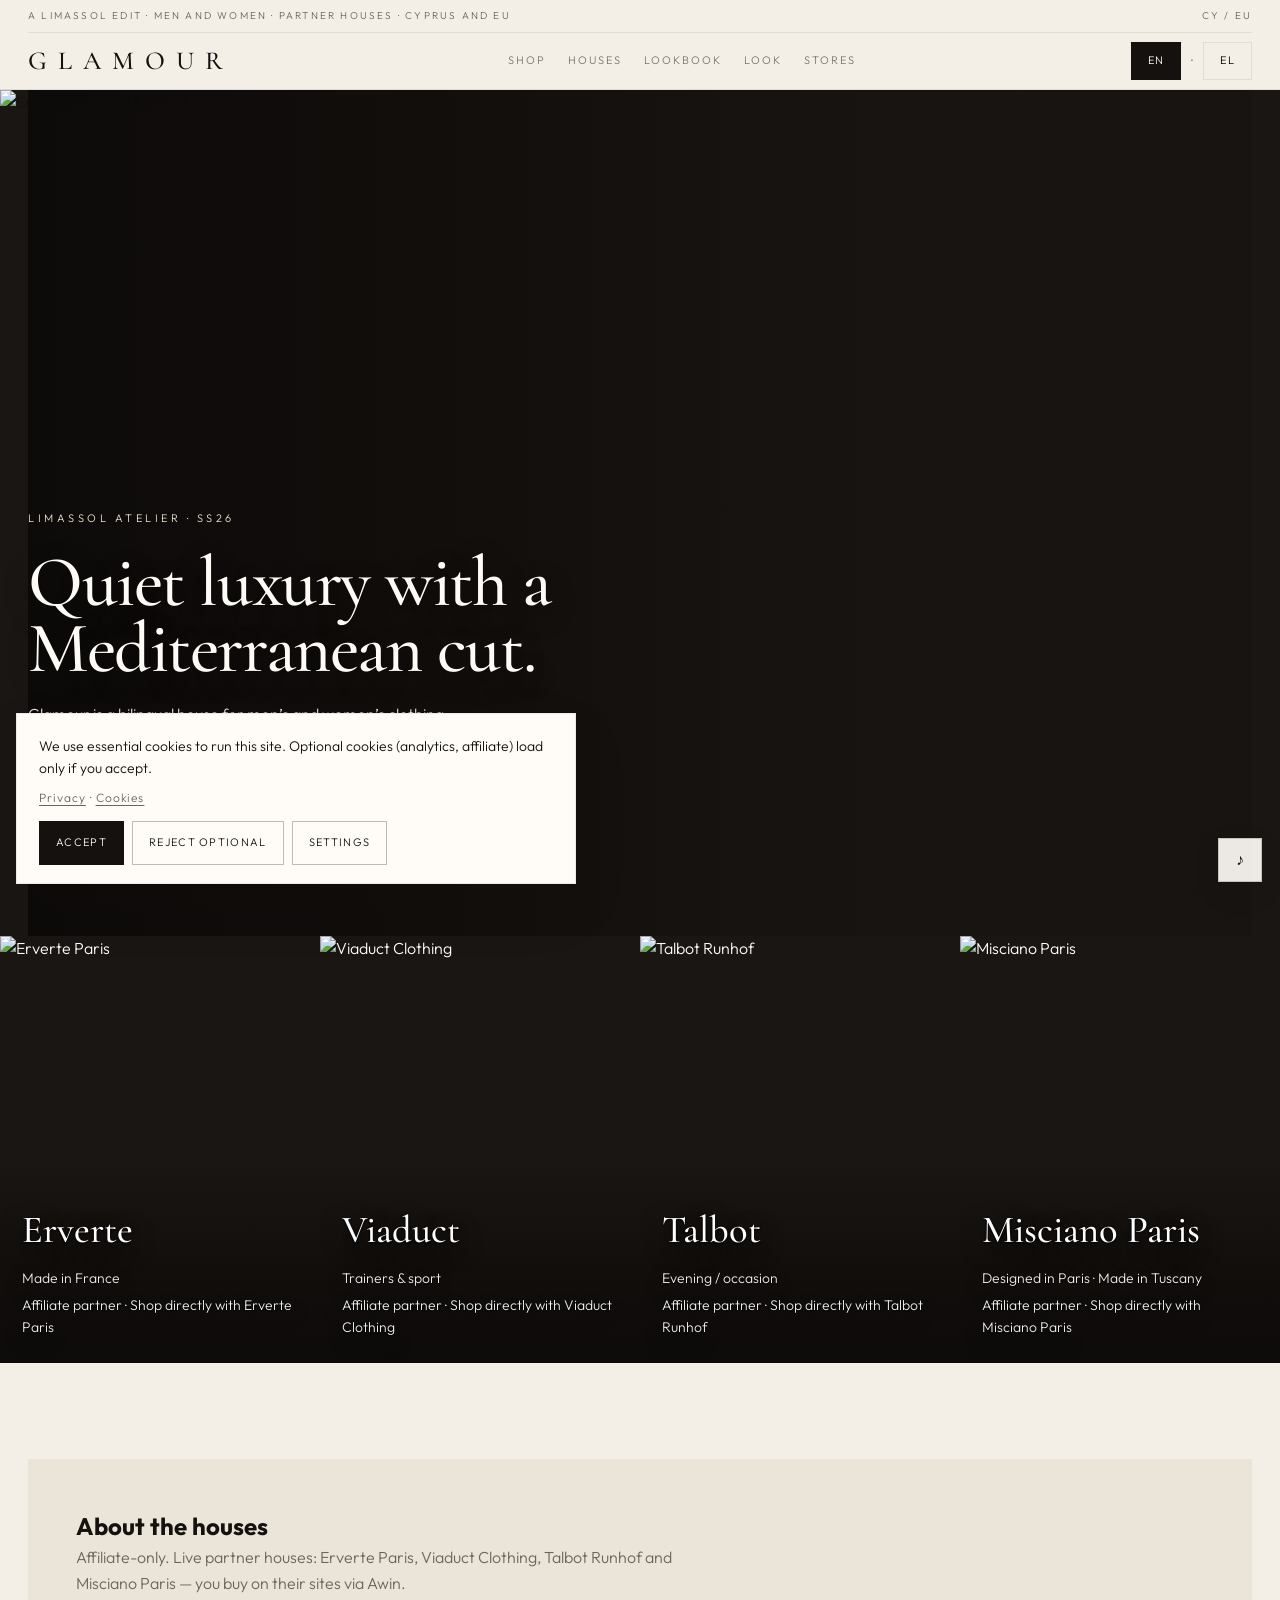
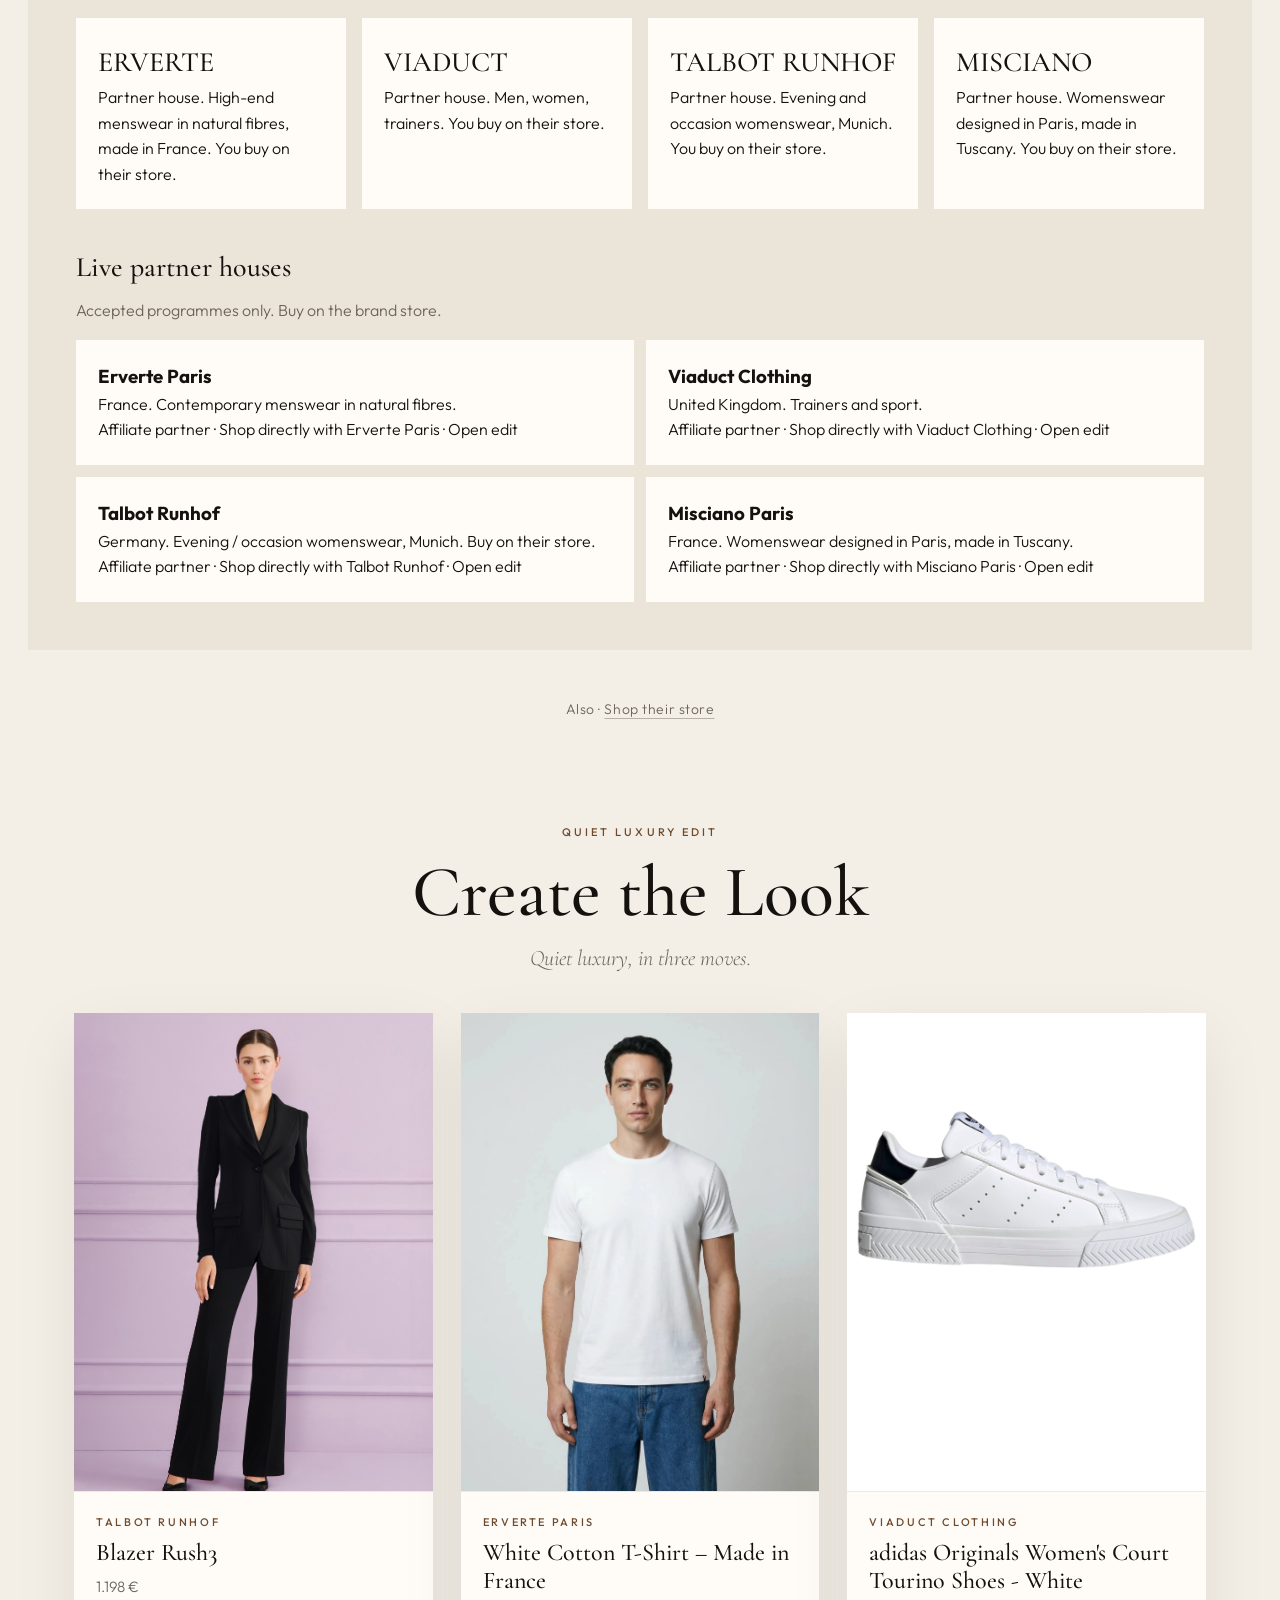
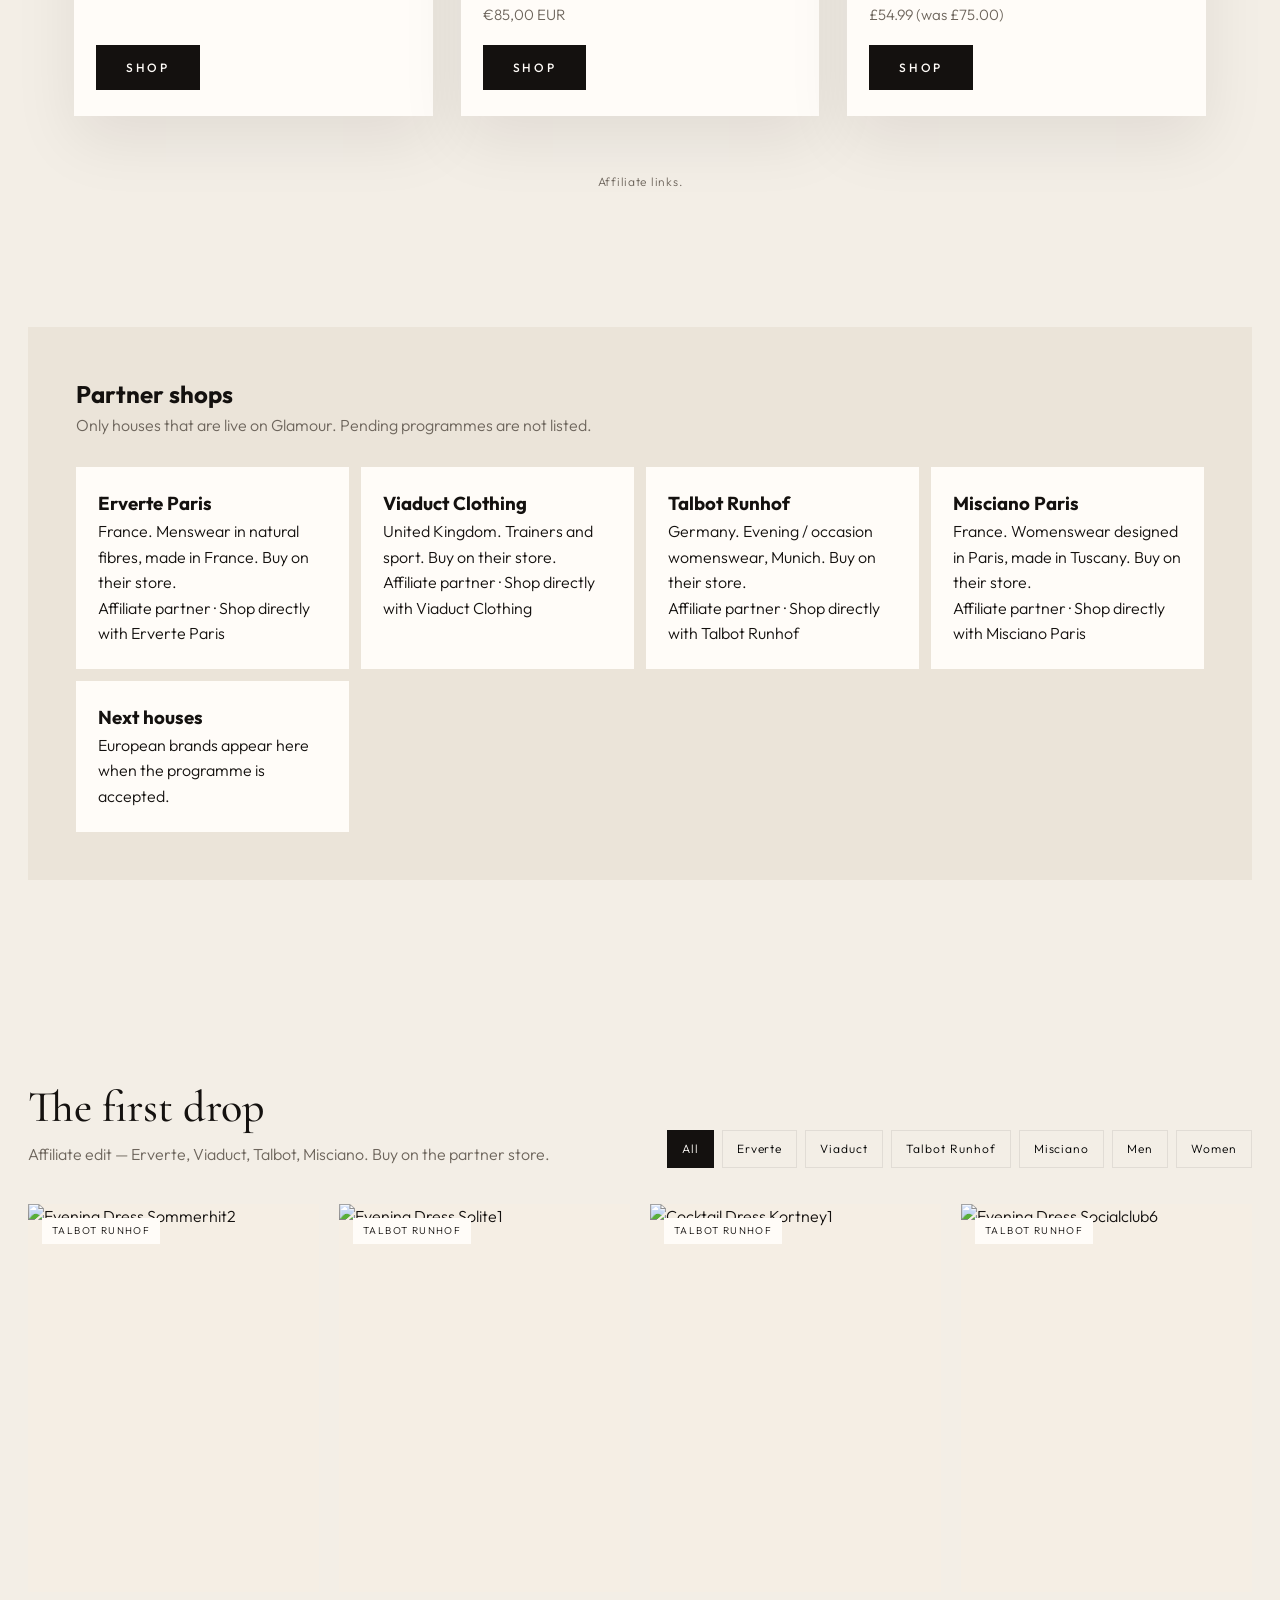
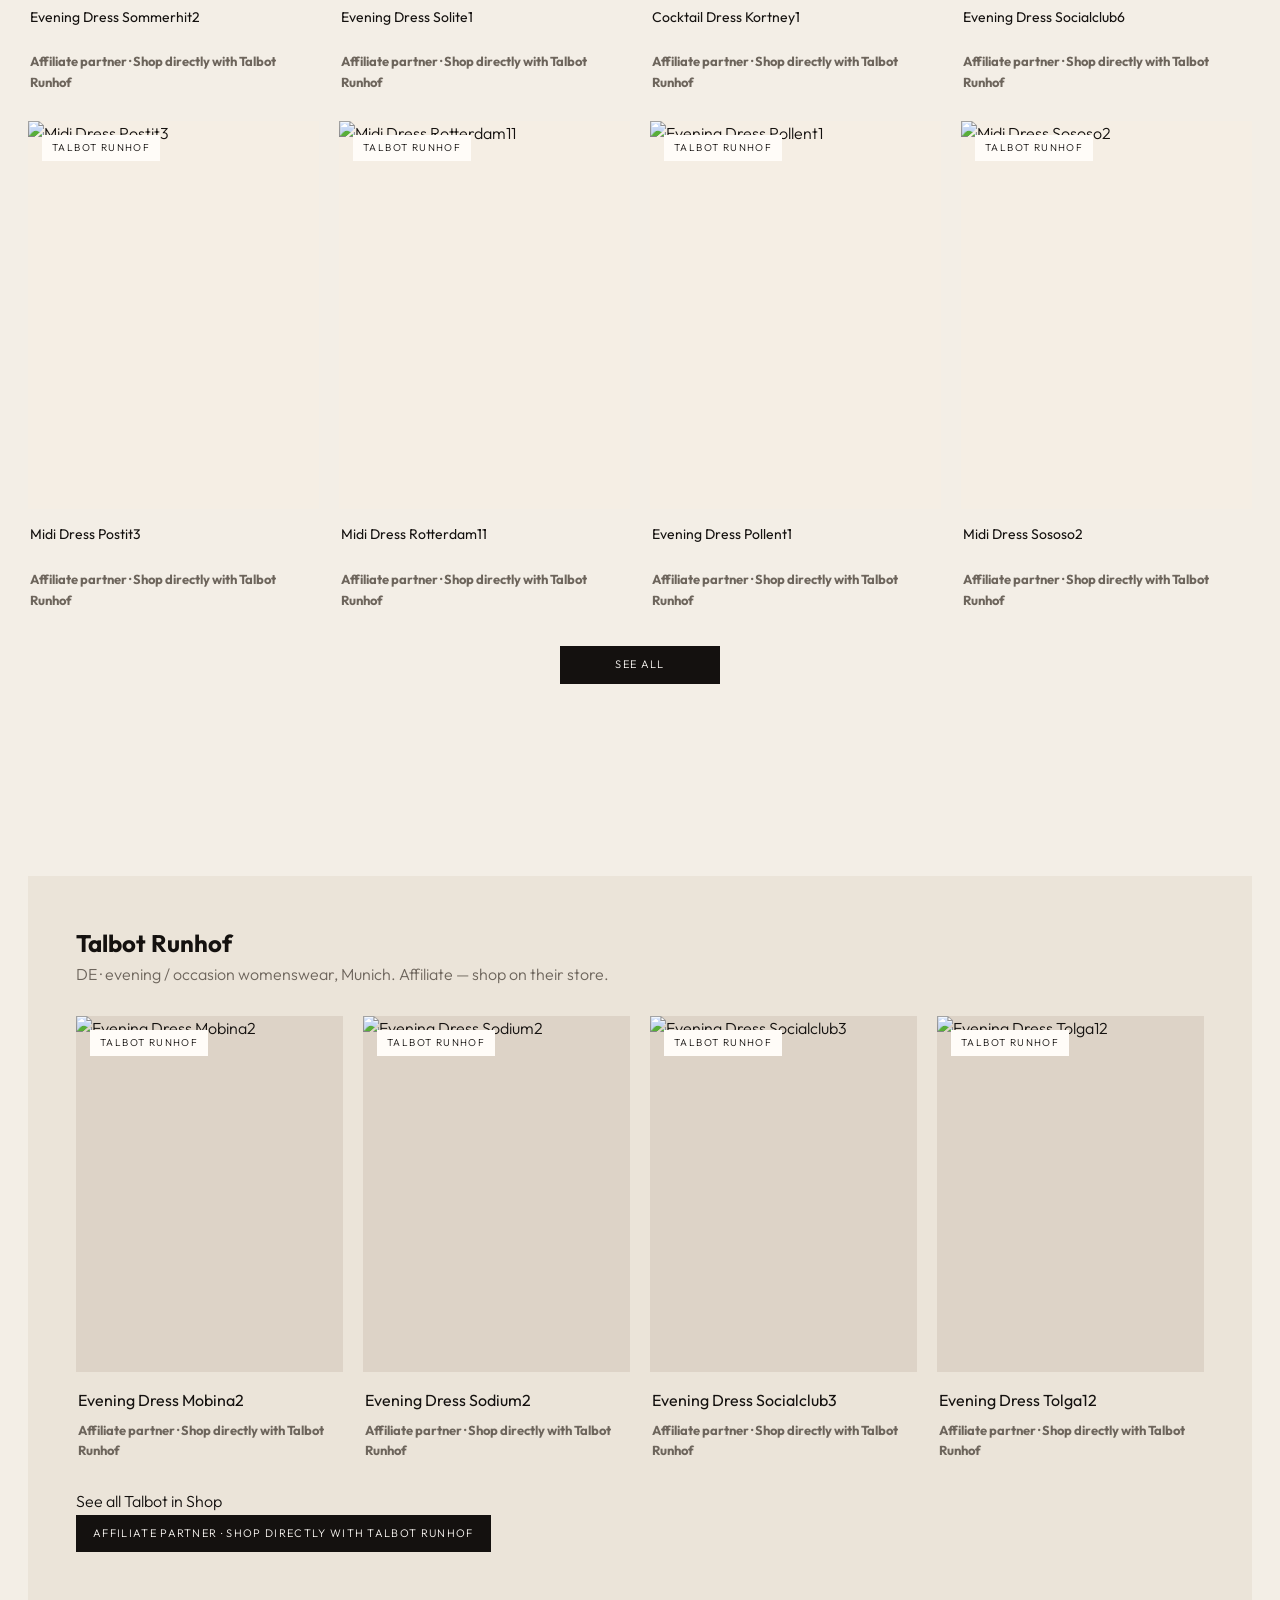
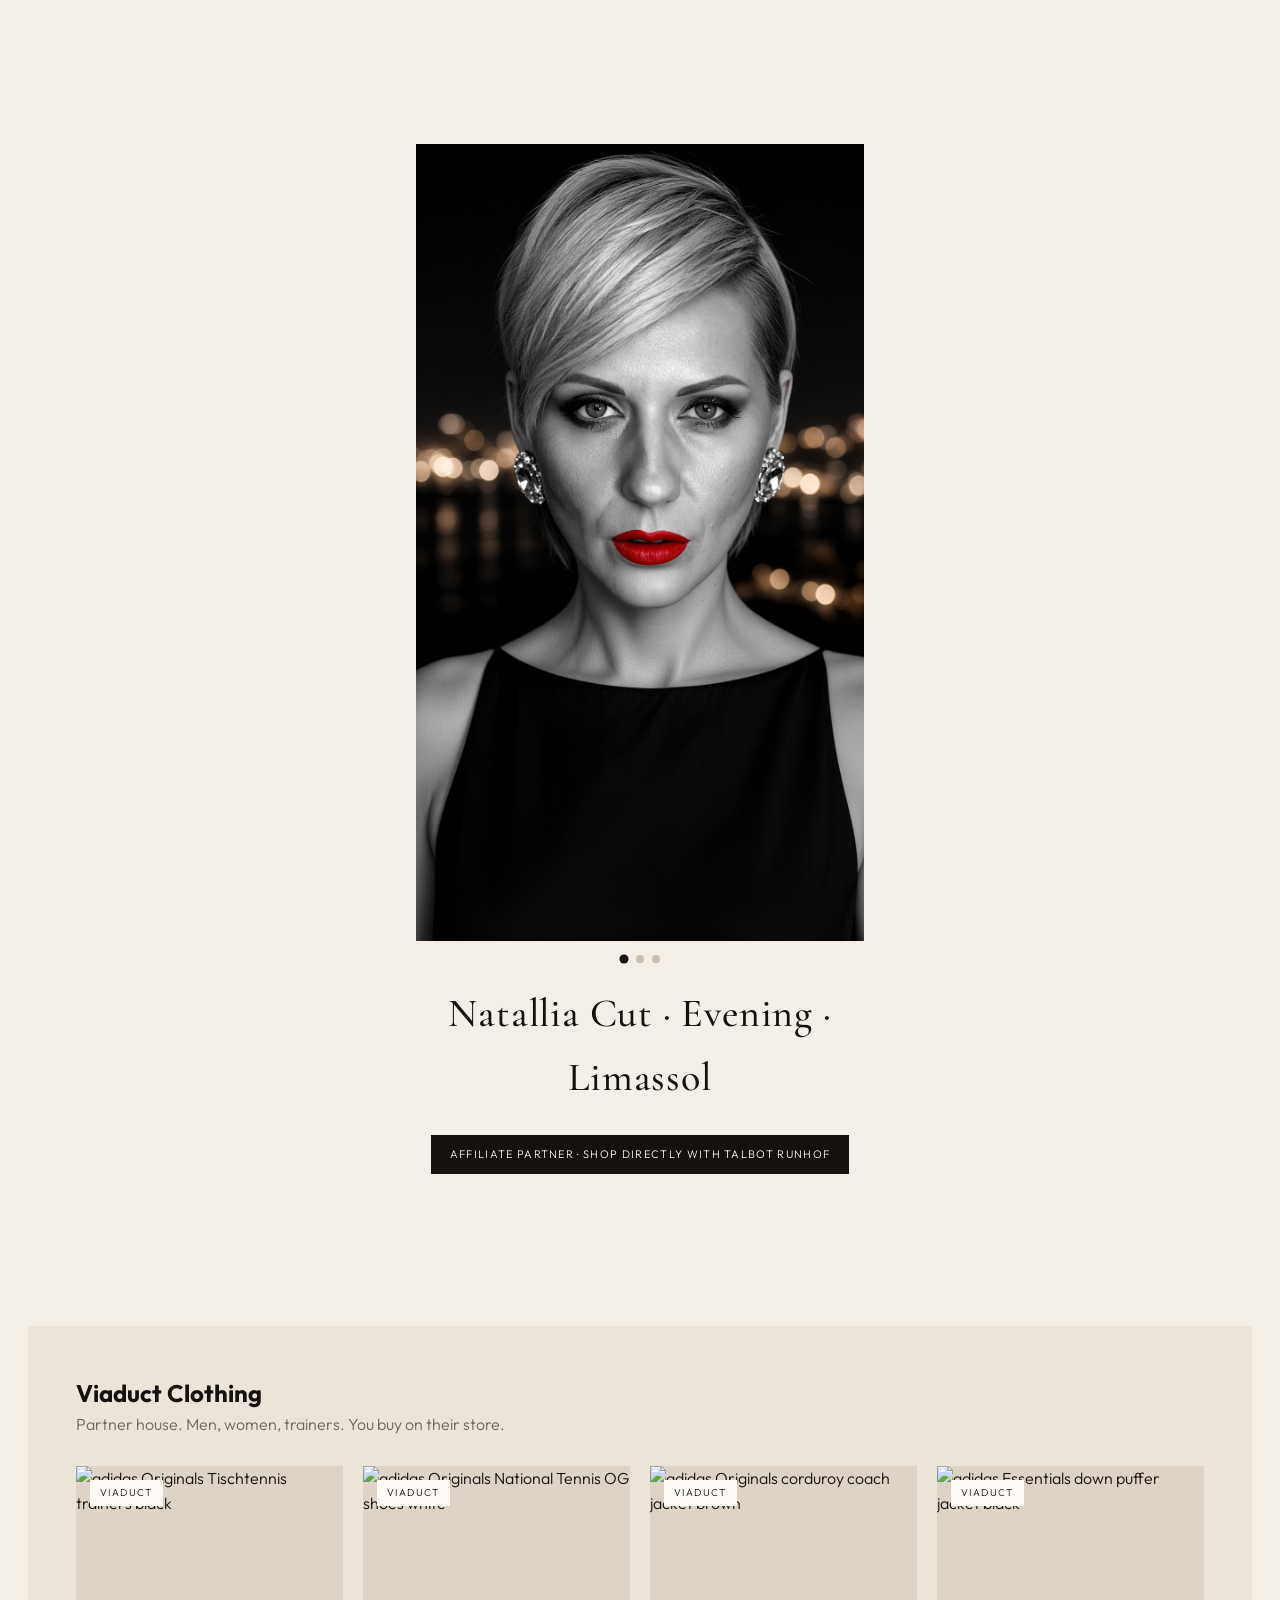
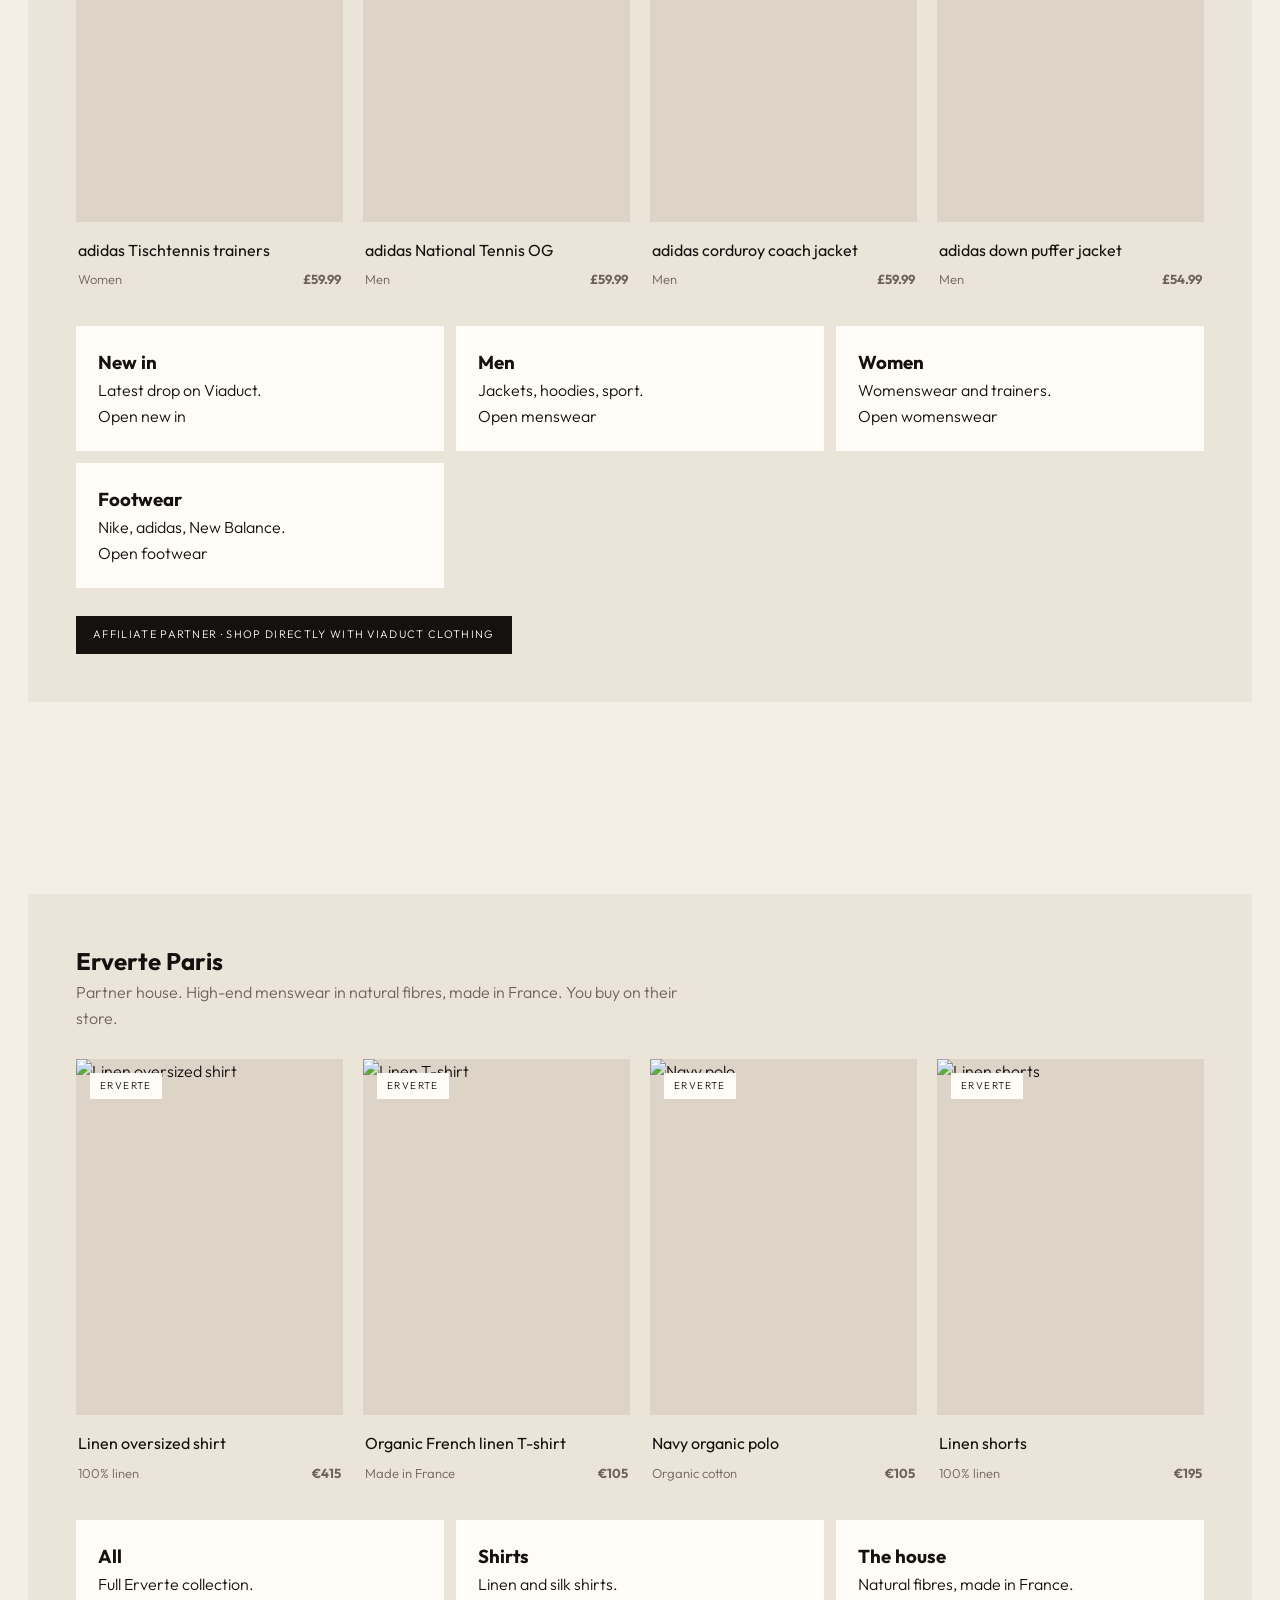
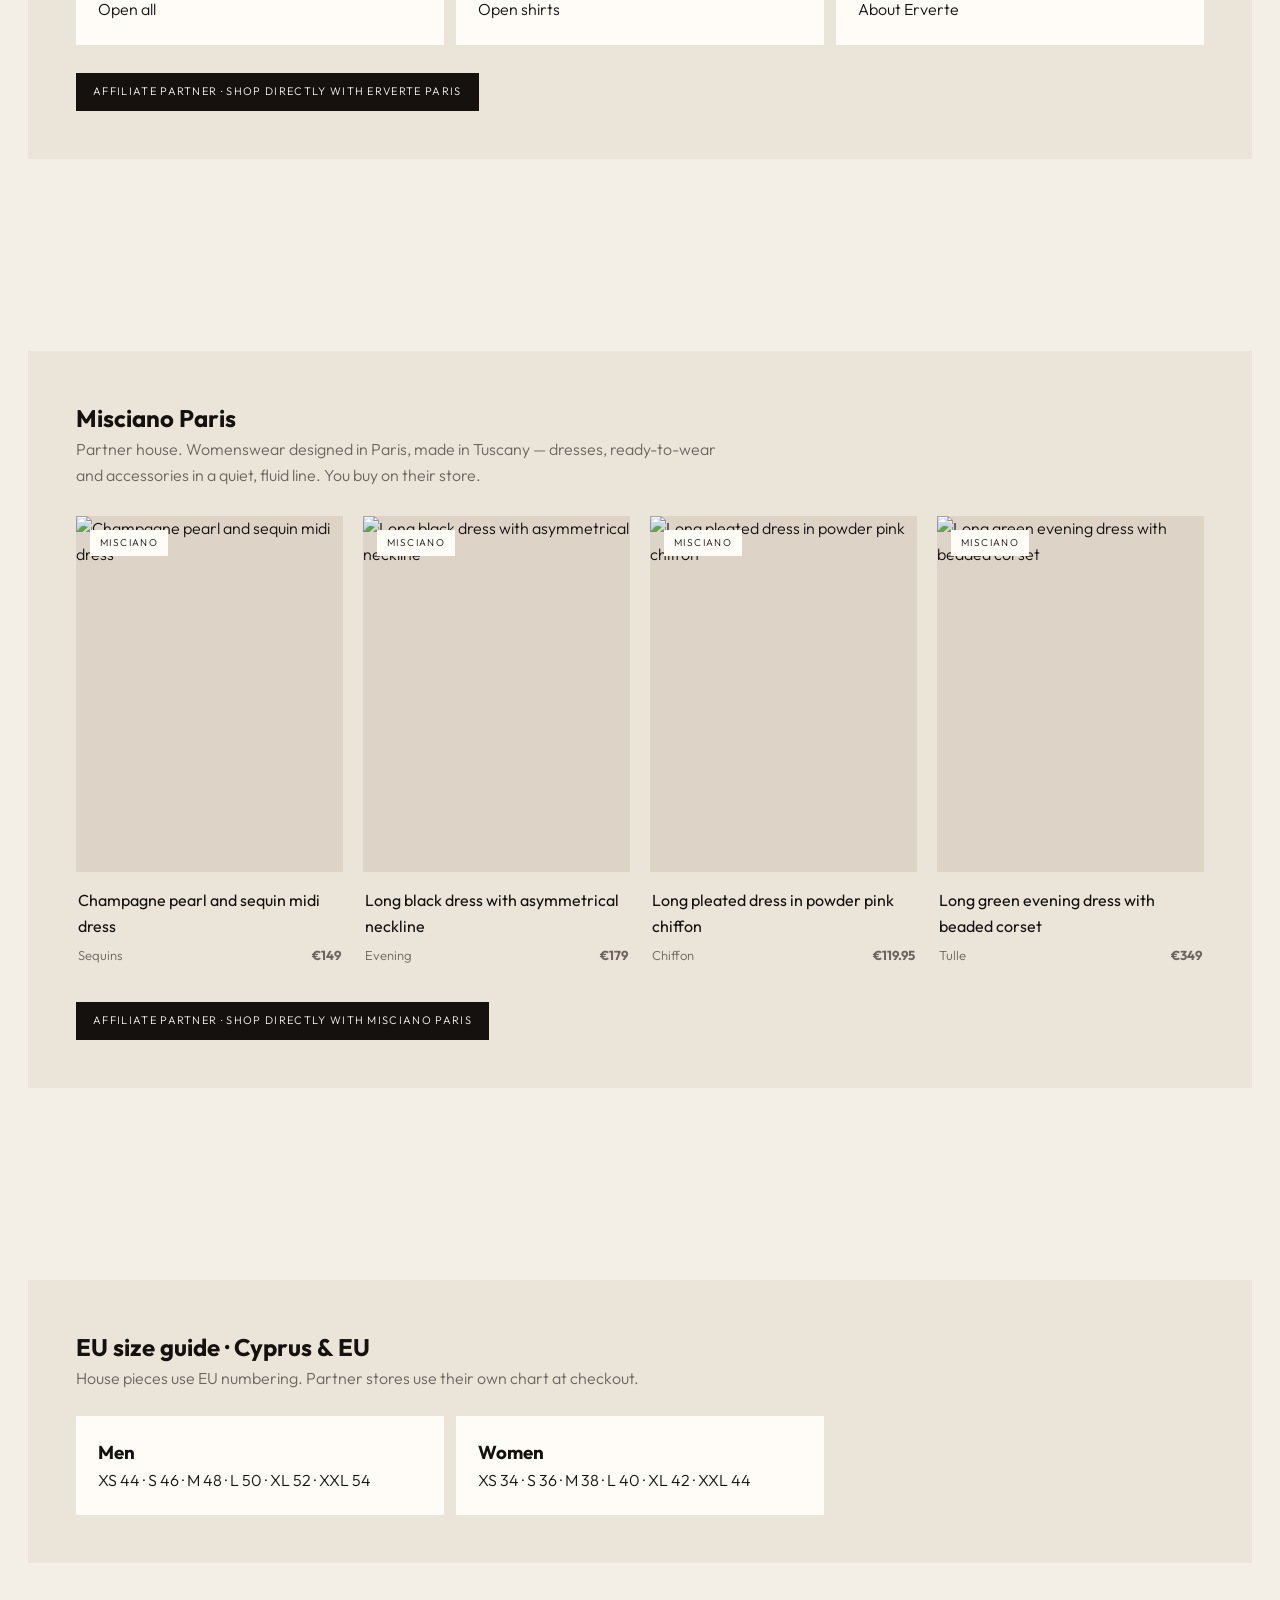
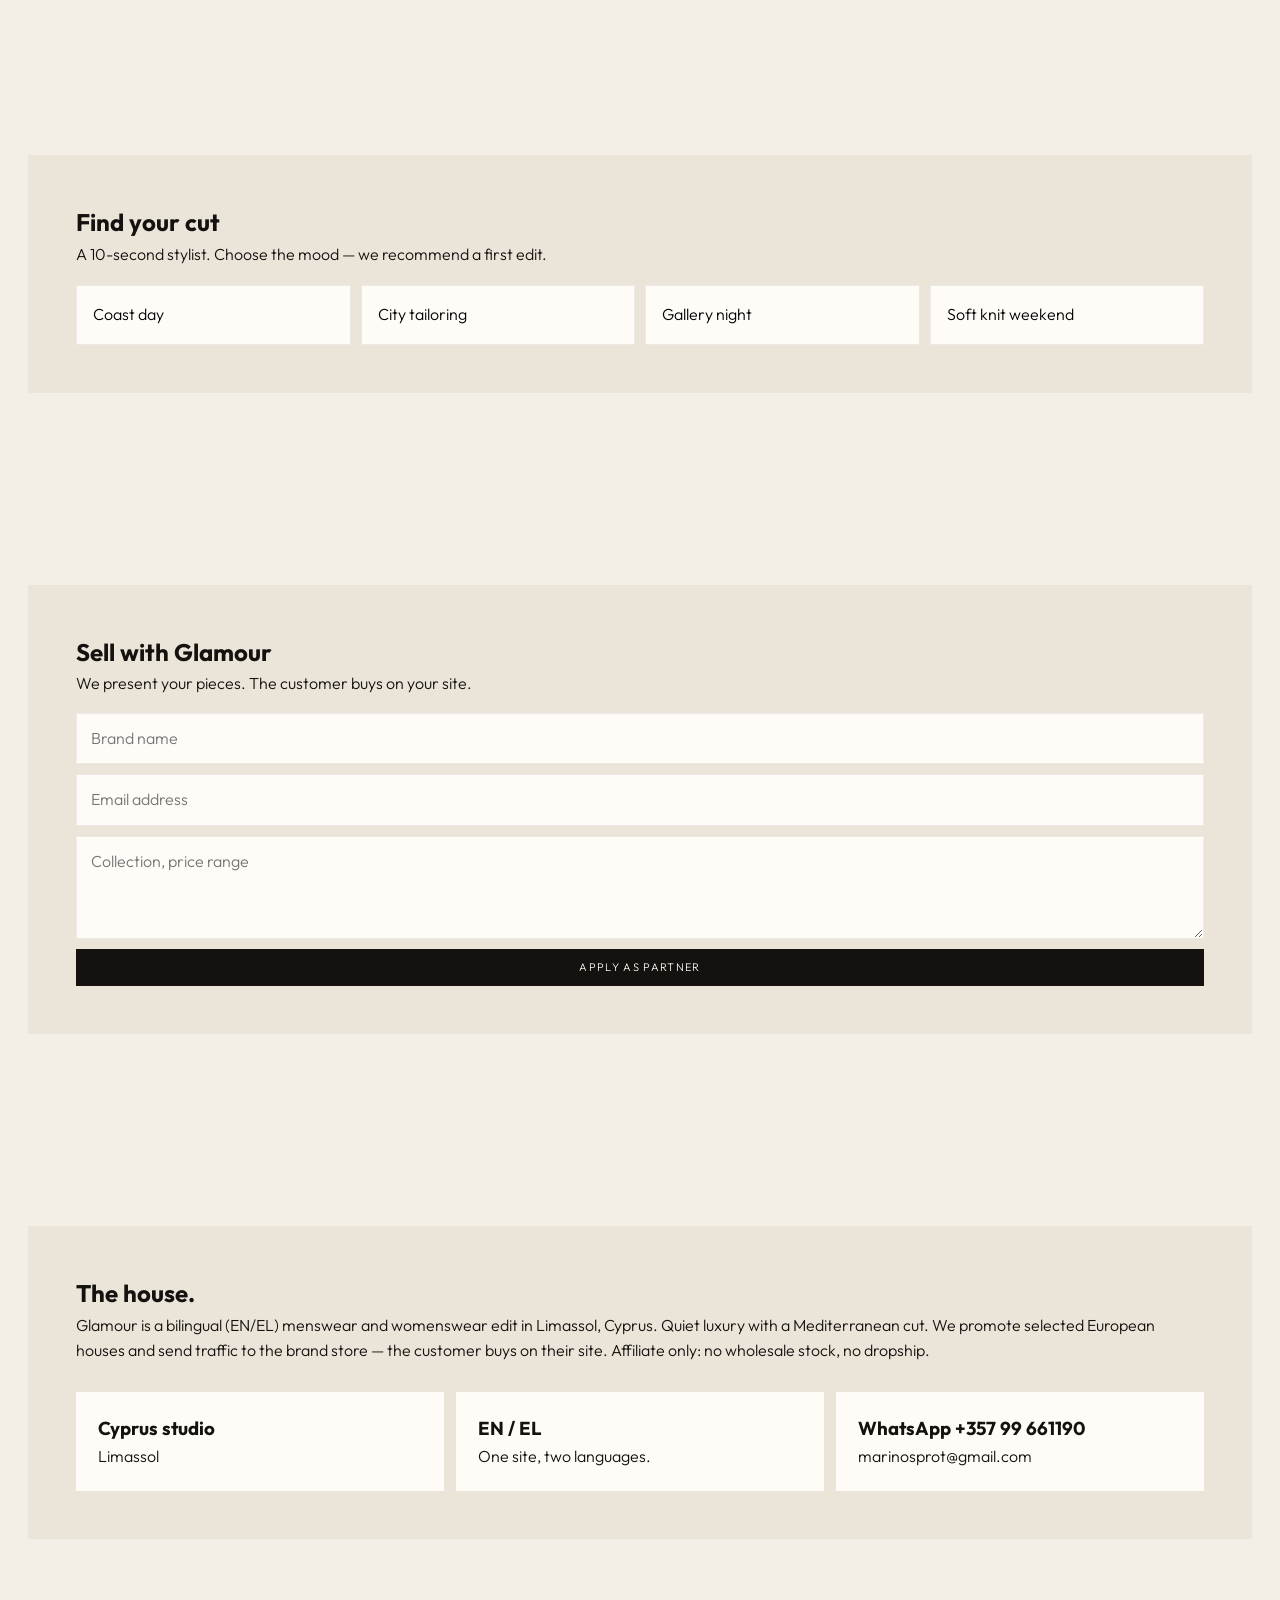
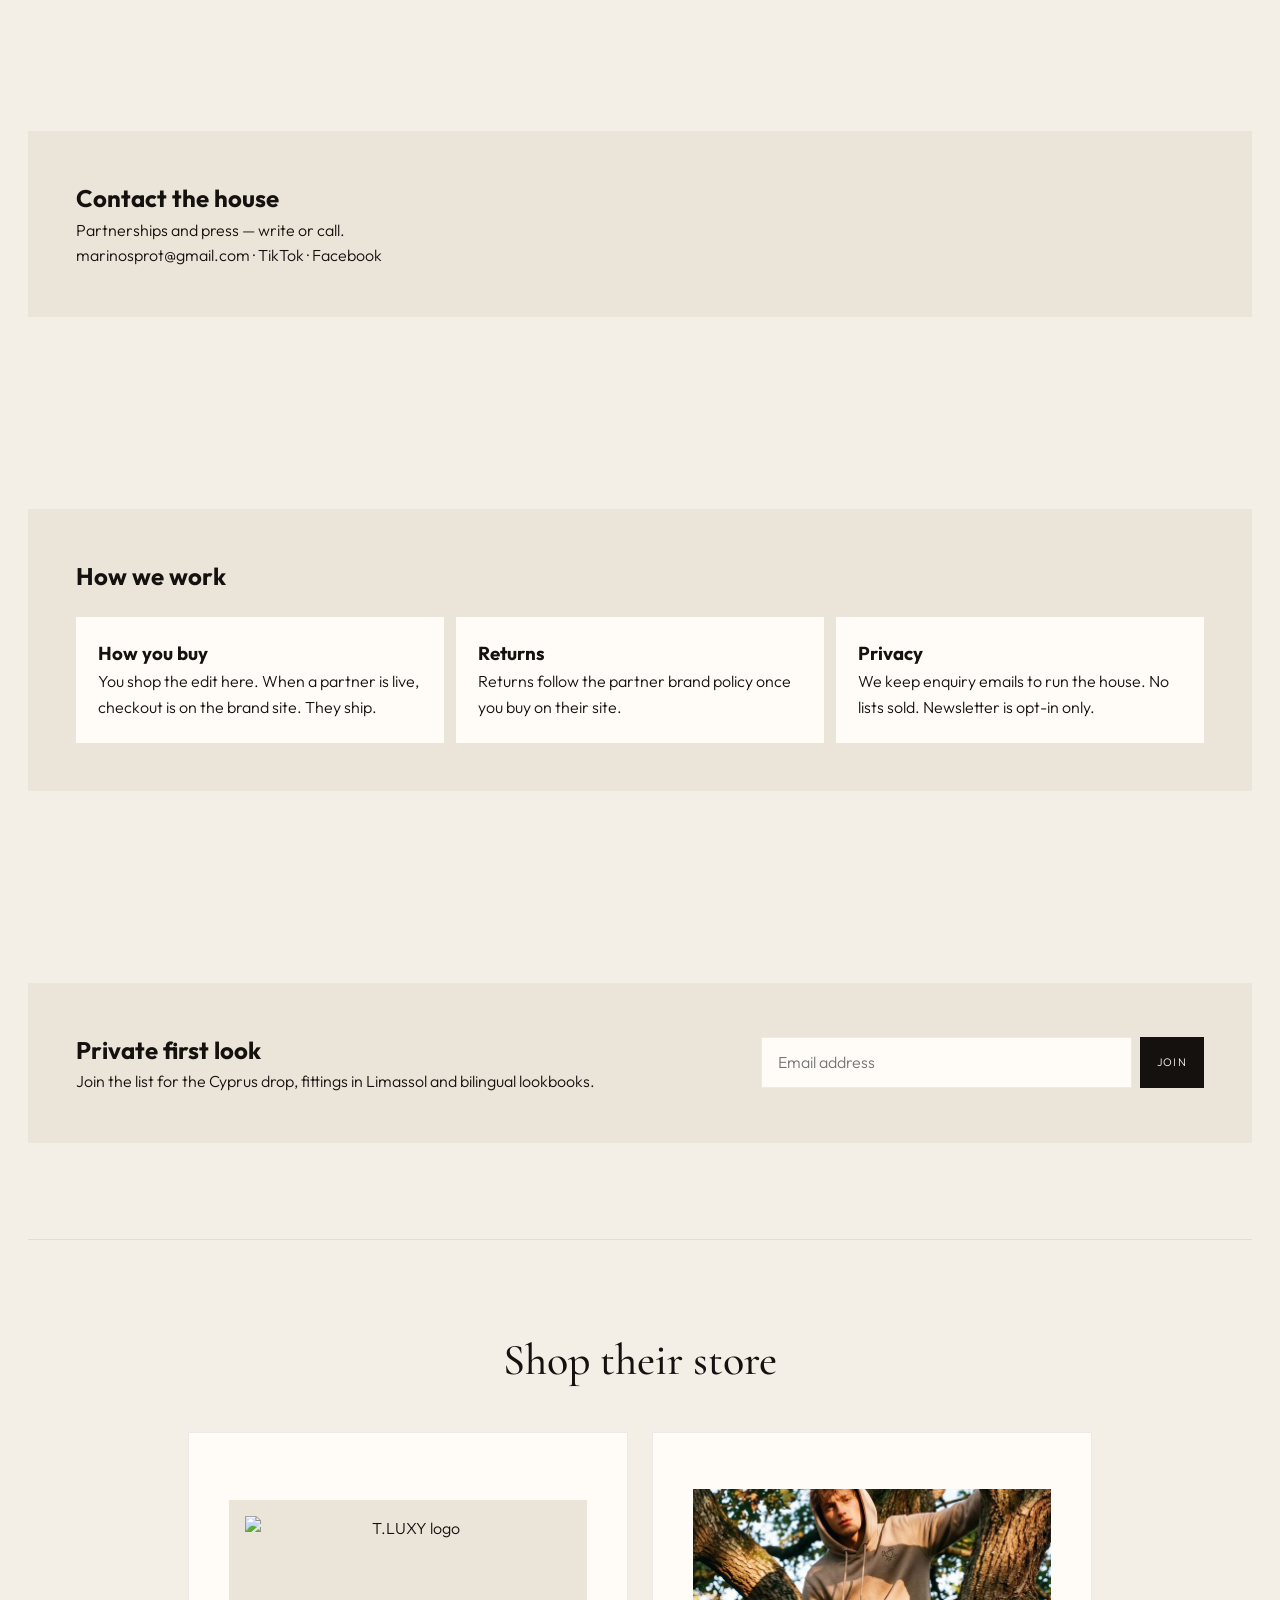
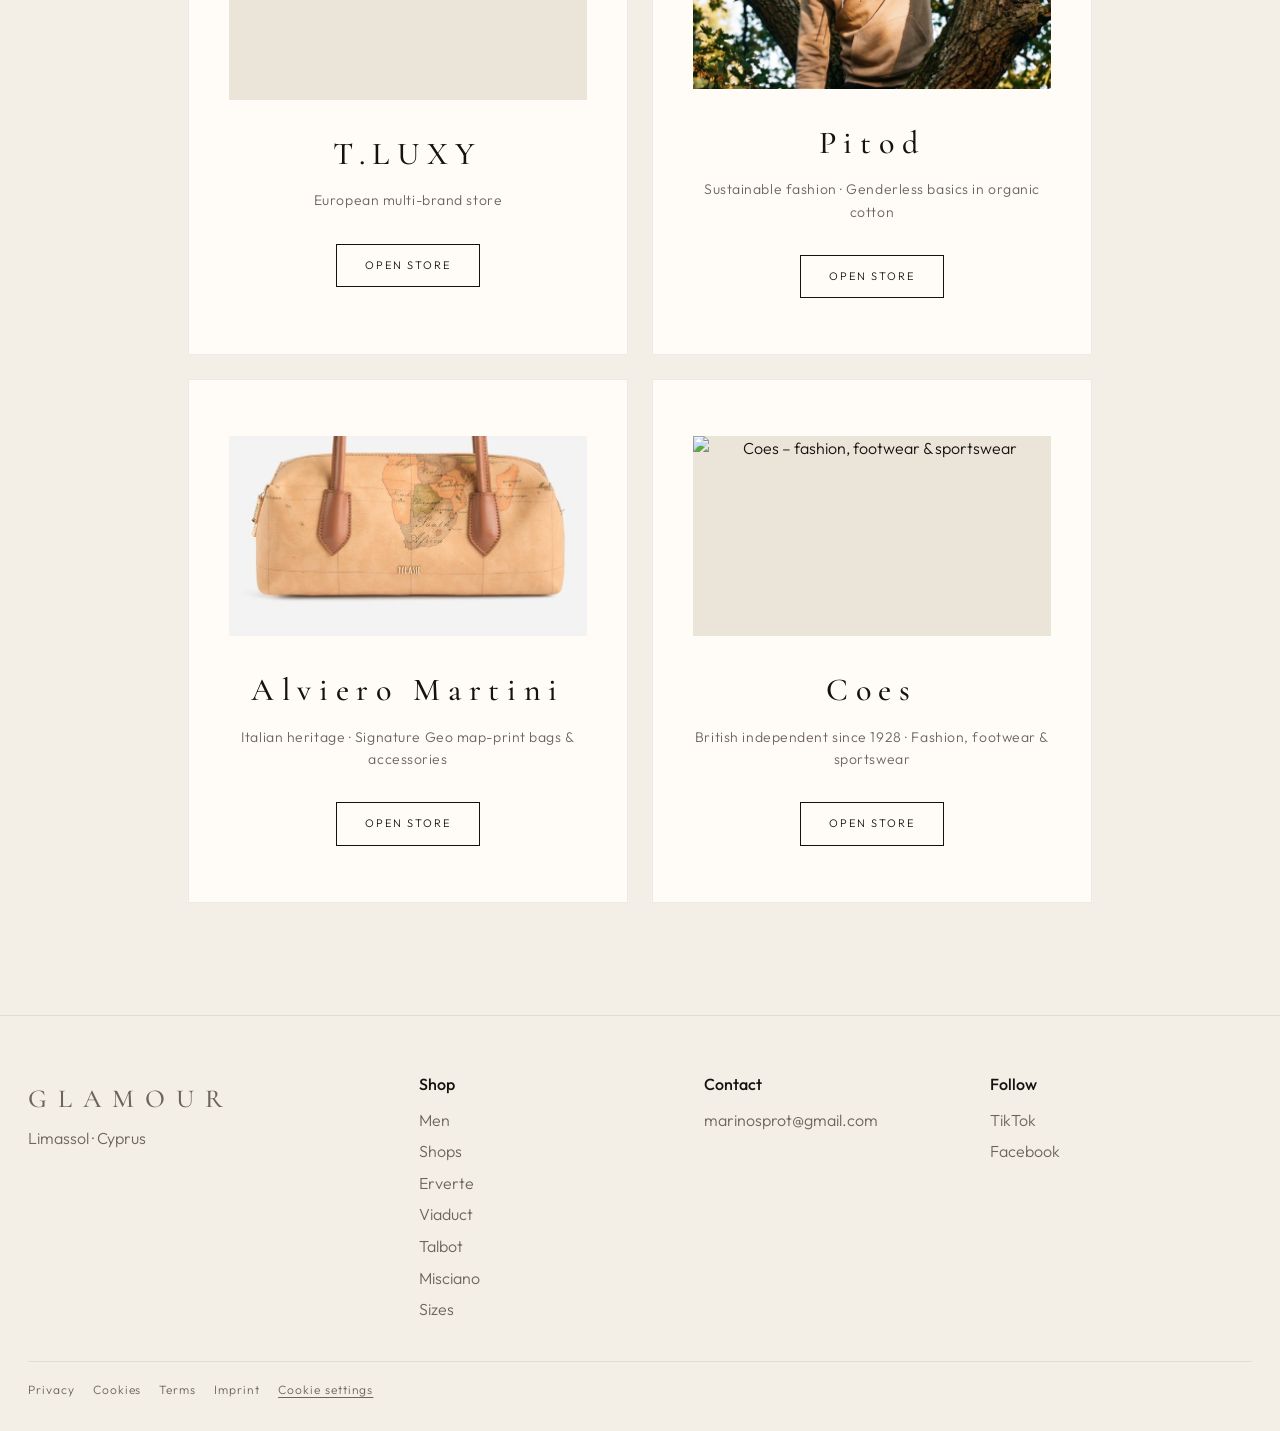
==== index.html @ f960ebaa "Consent UI: rename consent.js/consent.css -> gl-prefs.js/gl-prefs.css and #cookie-banner/.ck-* -> #g" ====
<!DOCTYPE html>
<html lang="en">
<head>
  <meta name="p:domain_verify" content="590c8693d3d4b11ef4a945dad9db1ee5" />
  <meta charset="UTF-8">
  <meta name="viewport" content="width=device-width, initial-scale=1.0">
  <title data-i="docTitle">Glamour — Quiet luxury, Mediterranean cut</title>
  <meta name="description" content="Glamour is a bilingual fashion house for men and women in Limassol. Partner brands, Cyprus and EU." data-i-meta="metaDesc">
  <link rel="canonical" href="https://www.glamourcy.com/">
  <meta property="og:type" content="website">
  <meta property="og:site_name" content="Glamour">
  <meta property="og:url" content="https://www.glamourcy.com/">
  <meta property="og:title" content="Glamour — Quiet luxury, Mediterranean cut">
  <meta property="og:description" content="Glamour is a bilingual fashion house for men and women in Limassol. Partner brands, Cyprus and EU.">
  <meta property="og:locale" content="en_GB">
  <meta property="og:locale:alternate" content="el_GR">
  <meta name="twitter:card" content="summary">
  <link rel="preconnect" href="https://fonts.googleapis.com">
  <link rel="preconnect" href="https://fonts.gstatic.com" crossorigin>
  <link href="https://fonts.googleapis.com/css2?family=Cormorant+Garamond:wght@500;600&family=Outfit:wght@300;400;500;600&display=swap" rel="stylesheet">
  <link rel="stylesheet" href="css/styles.css">
  <link rel="stylesheet" href="css/lookbook.css">
  <link rel="stylesheet" href="css/look.css">
  <link rel="stylesheet" href="css/stores.css">
  <link rel="stylesheet" href="css/gl-prefs.css">
</head>
<body>
  <div class="wrap topbar">
    <div class="announcement" data-i="ann"></div>
    <div data-i="region">CY / EU</div>
  </div>
  <header class="nav nav-thin">
    <div class="wrap nav-inner">
      <a class="brand" href="#">GLAMOUR</a>
      <nav class="nav-links">
        <a href="#shop" data-i="shop"></a>
        <a href="#houses-stories" data-i="houses">Houses</a>
        <a href="#lookbook" data-i="lookbook"></a>
        <a href="#look" data-i="lookNav">Look</a>
        <a href="#shop-their-store" data-i="storesNav">Stores</a>
      </nav>
      <div class="nav-actions">
        <button class="lang-btn" data-lang="en" onclick="setLang('en')">EN</button>
        <span class="lang-sep">·</span>
        <button class="lang-btn" data-lang="el" onclick="setLang('el')">EL</button>
      </div>
    </div>
  </header>
  <nav class="mobile-nav" aria-label="Mobile" data-i-aria="mobileNavLabel">
    <a href="#shop" data-i="shop"></a>
    <a href="#houses-stories" data-i="houses">Houses</a>
    <a href="#lookbook" data-i="lookbook"></a>
    <a href="#look" data-i="lookNav">Look</a>
  </nav>

    <section class="hero hero-cover" data-slides>
    <img class="slide on" src="https://cdn.shopify.com/s/files/1/0621/8121/2413/files/straight-fit-shirt-972386.webp?v=1789567663" alt="Erverte Straight Fit Shirt" data-i-alt="heroAlt1">
    <img class="slide" src="https://assets.talbotrunhof.com/media/d9/b6/33/1769516170/Couplet5-OL0109-05-EG15-495-263a-1.jpg?ts=1769516170" alt="Talbot Runhof Ball Gown Couplet5" data-i-alt="heroAlt2">
    <img class="slide" src="https://cdn.shopify.com/s/files/1/0300/6631/1261/files/HG2168_1.jpg?v=1788196116" alt="Viaduct adidas Originals Itasca 22 Windbreaker" data-i-alt="heroAlt3">
<div class="hero-overlay wrap">
      <div class="hero-copy">
        <div class="kicker" data-i="heroKicker"></div>
        <h1 data-i="heroTitle"></h1>
        <p data-i="heroText"></p>
        <div class="hero-actions">
          <a class="cta" href="#shop" data-i="shop">Shop</a>
          <a class="icon-btn" href="#houses-stories" data-i="houses">Houses</a>
        </div>
      </div>
    </div>
  </section>

  <section class="houses-stories" id="houses-stories">
    <a class="house-tile house-tile--face" href="#erverte">
      <img src="https://cdn.shopify.com/s/files/1/0621/8121/2413/files/Sweat-capuche_full_body_62870.webp?v=1770371948" alt="Erverte Paris">
      <div class="house-tile-copy"><h2>Erverte</h2><p class="house-tile-desc" data-i="tileErverteDesc">Made in France</p><p data-i="tileErverte">Affiliate partner · Shop directly with Erverte Paris</p></div>
    </a>
    <a class="house-tile house-tile--face" href="#trainers">
      <img src="https://cdn.shopify.com/s/files/1/0300/6631/1261/files/Adicolor_Classics_SST_Track_Jacket_Turquoise_IY9851_21_model_1.jpg?v=1790672377" alt="Viaduct Clothing">
      <div class="house-tile-copy"><h2>Viaduct</h2><p class="house-tile-desc" data-i="tileViaductDesc">Trainers & sport</p><p data-i="tileViaduct">Affiliate partner · Shop directly with Viaduct Clothing</p></div>
    </a>
    <a class="house-tile house-tile--face" href="#talbot">
      <img src="https://assets.talbotrunhof.com/media/7f/a4/71/1787825626/Teaser_Satin.jpg?ts=1787825626" alt="Talbot Runhof">
      <div class="house-tile-copy"><h2>Talbot</h2><p class="house-tile-desc" data-i="tileTalbotDesc">Evening / occasion</p><p data-i="tileTalbot">Affiliate partner · Shop directly with Talbot Runhof</p></div>
    </a>
    <a class="house-tile house-tile--face" href="#misciano">
      <img src="https://media.misciano.com/Robe_midi_noire_a_maille_cotelee_et_col_en_V_Misciano.webp" alt="Misciano Paris">
      <div class="house-tile-copy"><h2>Misciano Paris</h2><p class="house-tile-desc" data-i="tileMiscianoDesc">Designed in Paris · Made in Tuscany</p><p data-i="tileMisciano">Affiliate partner · Shop directly with Misciano Paris</p></div>
    </a>
  </section>
  <main class="wrap">
    <section class="section" id="houses">
      <div class="partners-box">
        <h2 data-i="housesTitle"></h2>
        <p style="color:var(--muted);max-width:640px" data-i="housesText"></p>
        <div class="brand-grid" id="brands"></div>
        <h3 class="houses-partners-title" data-i="livePartnersTitle"></h3>
        <p class="houses-partners-lead" data-i="livePartnersText"></p>
        <div class="model houses-partners" style="margin-top:16px">
          <article>
            <h3>Erverte Paris</h3>
            <p data-i="erverteBlurb"></p>
            <p><a rel="sponsored" target="_blank" href="https://www.awin1.com/cread.php?awinmid=87255&awinaffid=3068705&ued=https://erverte.com/" data-i="shopErverte">Affiliate partner · Shop directly with Erverte Paris</a> · <a href="#erverte" data-i="openEdit">Open edit</a></p>
          </article>
          <article>
            <h3>Viaduct Clothing</h3>
            <p data-i="viaductBlurb"></p>
            <p><a rel="sponsored" target="_blank" href="https://www.awin1.com/cread.php?awinmid=125096&awinaffid=3068705&ued=https://viaductclothing.co.uk/" data-i="shopViaduct">Affiliate partner · Shop directly with Viaduct Clothing</a> · <a href="#trainers" data-i="openEdit">Open edit</a></p>
          </article>
          <article>
            <h3>Talbot Runhof</h3>
            <p data-i="talbotBlurb">Germany. Evening / occasion womenswear, Munich. Buy on their store.</p>
            <p><a rel="sponsored" target="_blank" href="https://www.awin1.com/cread.php?awinmid=120902&awinaffid=3068705&ued=https%3A%2F%2Fwww.talbotrunhof.com%2F" data-i="shopTalbot">Affiliate partner · Shop directly with Talbot Runhof</a> · <a href="#talbot" data-i="openEdit">Open edit</a></p>
          </article>
          <article>
            <h3>Misciano Paris</h3>
            <p data-i="miscianoBlurb">France. Womenswear designed in Paris, made in Tuscany.</p>
            <p><a rel="sponsored noopener" target="_blank" href="https://www.awin1.com/cread.php?awinmid=117185&awinaffid=3068705&ued=https%3A%2F%2Fmisciano.com%2Fen" data-i="shopMisciano">Affiliate partner · Shop directly with Misciano Paris</a> · <a href="#misciano" data-i="openEdit">Open edit</a></p>
          </article>
        </div>
      </div>
    </section>
    <p class="houses-also"><span data-i="also">Also</span> · <a href="#shop-their-store" data-i="shopTheirStore">Shop their store</a></p>
    <section id="look" aria-labelledby="look-title">
      <div class="look-hero">
        <p class="look-eyebrow" data-i="lookEyebrow">Quiet luxury edit</p>
        <h2 class="look-title" id="look-title" data-i="lookTitle">Create the Look</h2>
        <p class="look-el" data-i="lookSub">Quiet luxury, in three moves.</p>
      </div>
      <div class="look-grid">
        <article class="look-card">
          <div class="look-card-img"><img src="images/look/talbot-runhof-blazer-rush3-black.jpg" alt="Blazer Rush3" data-i-alt="lookName1" loading="lazy"></div>
          <div class="look-card-body">
            <p class="look-house">Talbot Runhof</p>
            <h3 class="look-name" data-i="lookName1">Blazer Rush3</h3>
            <p class="look-price">1.198 €</p>
            <a class="look-btn" href="https://www.awin1.com/cread.php?awinmid=120902&amp;awinaffid=3068705&amp;ued=https%3A%2F%2Fwww.talbotrunhof.com%2Fen%2Fclothing%2Fblazer-rush3%2Frush3-ut15-999-34m%2F" rel="sponsored noopener" target="_blank" data-i="buy">Shop</a>
          </div>
        </article>
        <article class="look-card">
          <div class="look-card-img"><img src="images/look/erverte-white-tshirt.jpg" alt="White Cotton T-Shirt – Made in France" data-i-alt="lookName2" loading="lazy"></div>
          <div class="look-card-body">
            <p class="look-house">Erverte Paris</p>
            <h3 class="look-name" data-i="lookName2">White Cotton T-Shirt – Made in France</h3>
            <p class="look-price">€85,00 EUR</p>
            <a class="look-btn" href="https://www.awin1.com/cread.php?awinmid=87255&amp;awinaffid=3068705&amp;ued=https%3A%2F%2Ferverte.com%2Fproducts%2Fmade-in-france-t-shirt-2" rel="sponsored noopener" target="_blank" data-i="buy">Shop</a>
          </div>
        </article>
        <article class="look-card">
          <div class="look-card-img"><img src="images/look/viaduct-court-tourino-white.jpg" alt="adidas Originals Women&#x27;s Court Tourino Shoes - White" data-i-alt="lookName3" loading="lazy"></div>
          <div class="look-card-body">
            <p class="look-house">Viaduct Clothing</p>
            <h3 class="look-name" data-i="lookName3">adidas Originals Women&#x27;s Court Tourino Shoes - White</h3>
            <p class="look-price" data-i="lookPrice3">£54.99 (was £75.00)</p>
            <a class="look-btn" href="https://www.awin1.com/cread.php?awinmid=125096&amp;awinaffid=3068705&amp;ued=https%3A%2F%2Fviaductclothing.co.uk%2Fproducts%2Fadidas-originals-women-s-court-tourino-shoes-white-h05279" rel="sponsored noopener" target="_blank" data-i="buy">Shop</a>
          </div>
        </article>
      </div>
      <p class="look-foot" data-i="affLinks">Affiliate links.</p>
    </section>
    <section class="section" id="shops">
      <div class="partners-box">
        <h2 data-i="shopsTitle">Partner shops</h2>
        <p style="color:var(--muted);max-width:640px" data-i="shopsText">Only houses that are live on Glamour. Pending programmes are not listed.</p>
        <div class="model" style="margin-top:28px">
          <article>
            <h3>Erverte Paris</h3>
            <p data-i="shopsErverte">France. Menswear in natural fibres, made in France. Buy on their store.</p>
            <p><a rel="sponsored" target="_blank" href="https://www.awin1.com/cread.php?awinmid=87255&awinaffid=3068705&ued=https://erverte.com/" data-i="shopsErverteLink">Affiliate partner · Shop directly with Erverte Paris</a></p>
          </article>
          <article>
            <h3>Viaduct Clothing</h3>
            <p data-i="shopsViaduct">United Kingdom. Trainers and sport. Buy on their store.</p>
            <p><a rel="sponsored" target="_blank" href="https://www.awin1.com/cread.php?awinmid=125096&awinaffid=3068705&ued=https://viaductclothing.co.uk/" data-i="shopsViaductLink">Affiliate partner · Shop directly with Viaduct Clothing</a></p>
          </article>
          <article>
            <h3>Talbot Runhof</h3>
            <p data-i="talbotBlurb">Germany. Evening / occasion womenswear, Munich. Buy on their store.</p>
            <p><a rel="sponsored" target="_blank" href="https://www.awin1.com/cread.php?awinmid=120902&awinaffid=3068705&ued=https%3A%2F%2Fwww.talbotrunhof.com%2F" data-i="shopsTalbotLink">Affiliate partner · Shop directly with Talbot Runhof</a></p>
          </article>
          <article>
            <h3>Misciano Paris</h3>
            <p data-i="shopsMisciano">France. Womenswear designed in Paris, made in Tuscany. Buy on their store.</p>
            <p><a rel="sponsored noopener" target="_blank" href="https://www.awin1.com/cread.php?awinmid=117185&awinaffid=3068705&ued=https%3A%2F%2Fmisciano.com%2Fen" data-i="shopsMiscianoLink">Affiliate partner · Shop directly with Misciano Paris</a></p>
          </article>
          <article>
            <h3 data-i="nextTitle">Next houses</h3>
            <p data-i="nextText">European brands appear here when the programme is accepted.</p>
          </article>
        </div>
      </div>
    </section>
    <section class="section" id="shop">
      <div class="section-head">
        <div>
          <h2 data-i="drop"></h2>
          <p style="color:var(--muted)" data-i="dropSub"></p>
        </div>
        <div class="filters">
          <button class="chip active" data-filter="all" onclick="setFilter('all', this)" data-i="all"></button>
          <button class="chip" data-filter="erverte" onclick="setFilter('erverte', this)">Erverte</button>
          <button class="chip" data-filter="viaduct" onclick="setFilter('viaduct', this)">Viaduct</button>
          <button class="chip" data-filter="talbot" onclick="setFilter('talbot', this)">Talbot Runhof</button>
          <button class="chip" data-filter="misciano" onclick="setFilter('misciano', this)">Misciano</button>
          <button class="chip" data-filter="men" onclick="setFilter('men', this)" data-i="men"></button>
          <button class="chip" data-filter="women" onclick="setFilter('women', this)" data-i="women"></button>
        </div>
      </div>
      <div class="grid" id="grid"></div>
      <div class="shop-see-all-wrap">
        <button type="button" class="cta shop-see-all" id="shop-see-all" onclick="toggleShopSeeAll()" data-i="seeAll">See all</button>
      </div>
    </section>
    <section class="section" id="talbot">
      <div class="partners-box">
        <h2>Talbot Runhof</h2>
        <p style="color:var(--muted);max-width:640px" data-i="talbotText">DE · evening / occasion womenswear, Munich. Affiliate — shop on their store.</p>
        <div class="grid" style="margin-top:28px">
          <a class="card" rel="sponsored noopener" target="_blank" href="https://www.awin1.com/cread.php?awinmid=120902&awinaffid=3068705&ued=https%3A%2F%2Fwww.talbotrunhof.com%2Fen%2Fclothing%2Fevening-dress-mobina2%2Fmobina2-nd20-457-34m%2F">
            <div class="card-img"><span class="badge">TALBOT RUNHOF</span><img src="https://assets.talbotrunhof.com/media/c4/9e/92/1769516210/Mobina2-OL0694-02-ND20-457-263a-1.jpg?ts=1769516210" alt="Evening Dress Mobina2" data-i-alt="nMobina2" loading="lazy"></div>
            <div class="card-body"><h3 data-i="nMobina2">Evening Dress Mobina2</h3><div class="meta"><strong data-i="ctaTalbot">Affiliate partner · Shop directly with Talbot Runhof</strong></div></div>
          </a>
          <a class="card" rel="sponsored noopener" target="_blank" href="https://www.awin1.com/cread.php?awinmid=120902&awinaffid=3068705&ued=https%3A%2F%2Fwww.talbotrunhof.com%2Fen%2Fclothing%2Fevening-dress-sodium2%2Fsodium2-qo15-430-34m%2F">
            <div class="card-img"><span class="badge">TALBOT RUNHOF</span><img src="https://assets.talbotrunhof.com/media/9a/02/f9/1769516284/Sodium2-OL1010-02-QO15-430-263a-1.jpg?ts=1769516284" alt="Evening Dress Sodium2" data-i-alt="nSodium2" loading="lazy"></div>
            <div class="card-body"><h3 data-i="nSodium2">Evening Dress Sodium2</h3><div class="meta"><strong data-i="ctaTalbot">Affiliate partner · Shop directly with Talbot Runhof</strong></div></div>
          </a>
          <a class="card" rel="sponsored noopener" target="_blank" href="https://www.awin1.com/cread.php?awinmid=120902&awinaffid=3068705&ued=https%3A%2F%2Fwww.talbotrunhof.com%2Fen%2Fclothing%2Fevening-dress-socialclub3%2Fsocialclub3-1200-374-36%2F">
            <div class="card-img"><span class="badge">TALBOT RUNHOF</span><img src="https://assets.talbotrunhof.com/media/87/5d/cb/1769516279/Socialclub3-OL1033-03-1200-374-263a-1.jpg?ts=1769516279" alt="Evening Dress Socialclub3" data-i-alt="nSocialclub3" loading="lazy"></div>
            <div class="card-body"><h3 data-i="nSocialclub3">Evening Dress Socialclub3</h3><div class="meta"><strong data-i="ctaTalbot">Affiliate partner · Shop directly with Talbot Runhof</strong></div></div>
          </a>
          <a class="card" rel="sponsored noopener" target="_blank" href="https://www.awin1.com/cread.php?awinmid=120902&awinaffid=3068705&ued=https%3A%2F%2Fwww.talbotrunhof.com%2Fen%2Fclothing%2Fevening-dress-tolga12%2Ftolga12-rn40-999-36%2F">
            <div class="card-img"><span class="badge">TALBOT RUNHOF</span><img src="https://assets.talbotrunhof.com/media/55/9f/47/1769516308/Tolga12-OL0193-12-RN40-999-263a-1.jpg?ts=1769516308" alt="Evening Dress Tolga12" data-i-alt="nTolga12" loading="lazy"></div>
            <div class="card-body"><h3 data-i="nTolga12">Evening Dress Tolga12</h3><div class="meta"><strong data-i="ctaTalbot">Affiliate partner · Shop directly with Talbot Runhof</strong></div></div>
          </a>
        </div>
        <p style="margin-top:20px"><a href="#shop" onclick="setFilter('talbot', null)" data-i="seeAllTalbot">See all Talbot in Shop</a></p>
        <a class="cta" rel="sponsored" target="_blank" href="https://www.awin1.com/cread.php?awinmid=120902&awinaffid=3068705&ued=https%3A%2F%2Fwww.talbotrunhof.com%2F" data-i="shopAllTalbot">Affiliate partner · Shop directly with Talbot Runhof</a>
      </div>
    </section>
    <section class="section" id="lookbook">
      <div class="lookbook-wrap" id="lookbook-natallia-evening">
        <div class="lookbook-stage" data-lookbook>
          <img class="look-slide on" src="images/lookbook/natallia-cut-1-bw.jpg" alt="Natallia Cut · Evening · Limassol · black boat-neck" data-i-alt="lbAlt4">
          <img class="look-slide" src="images/lookbook/natallia-cut-2-red.jpg" alt="Natallia Cut · Evening · Limassol · red dress" data-i-alt="lbAlt5">
          <img class="look-slide" src="images/lookbook/natallia-cut-3-navy.jpg" alt="Natallia Cut · Evening · Limassol · navy dress" data-i-alt="lbAlt6">
        </div>
        <div class="lookbook-dots" role="tablist" aria-label="Natallia Cut Evening slides" data-i-aria="lbDots2"></div>
        <div class="lookbook-caption">
          <h3 data-i="lbTitle2">Natallia Cut · Evening · Limassol</h3>
          <a class="lookbook-cta cta" rel="sponsored noopener" target="_blank" data-i="lbCta"
             href="https://www.awin1.com/cread.php?awinmid=120902&awinaffid=3068705&ued=https%3A%2F%2Fwww.talbotrunhof.com%2F">Affiliate partner · Shop directly with Talbot Runhof</a>
        </div>
      </div>
    </section>
    <section class="section" id="trainers">
      <div class="partners-box">
        <h2>Viaduct Clothing</h2>
        <p style="color:var(--muted);max-width:640px" data-i="viaductText">Partner house. Men, women, trainers. You buy on their store.</p>
        <div class="grid" style="margin-top:28px">
          <a class="card" rel="sponsored" target="_blank" href="https://www.awin1.com/cread.php?awinmid=125096&awinaffid=3068705&ued=https://viaductclothing.co.uk/products/adidas-originals-women-s-tischtennis-trainers-black-ih7996">
            <div class="card-img"><span class="badge">Viaduct</span><img src="https://cdn.shopify.com/s/files/1/0300/6631/1261/files/Tischtennis_Shoes_Black_IH7996_01_standard_1.jpg?v=1784829228" alt="adidas Originals Tischtennis trainers black" data-i-alt="vAltTisch"></div>
            <div class="card-body"><h3 data-i="vTisch">adidas Tischtennis trainers</h3><div class="meta"><span data-i="women">Women</span><strong>£59.99</strong></div></div>
          </a>
          <a class="card" rel="sponsored" target="_blank" href="https://www.awin1.com/cread.php?awinmid=125096&awinaffid=3068705&ued=https://viaductclothing.co.uk/products/adidas-originals-men-s-national-tennis-og-shoes-white-h03600">
            <div class="card-img"><span class="badge">Viaduct</span><img src="https://cdn.shopify.com/s/files/1/0300/6631/1261/files/National_Tennis_OG_Shoes_White_H03600_01_00_standard_1.jpg?v=1788522719" alt="adidas Originals National Tennis OG shoes white" data-i-alt="vAltNatTennis"></div>
            <div class="card-body"><h3 data-i="vNatTennis">adidas National Tennis OG</h3><div class="meta"><span data-i="men">Men</span><strong>£59.99</strong></div></div>
          </a>
          <a class="card" rel="sponsored" target="_blank" href="https://www.awin1.com/cread.php?awinmid=125096&awinaffid=3068705&ued=https://viaductclothing.co.uk/products/adidas-originals-men-s-coach-jacket-brown-iw3263">
            <div class="card-img"><span class="badge">Viaduct</span><img src="https://cdn.shopify.com/s/files/1/0300/6631/1261/files/IW3263_1.jpg?v=1788421686" alt="adidas Originals corduroy coach jacket brown" data-i-alt="vAltCoach"></div>
            <div class="card-body"><h3 data-i="vCoach">adidas corduroy coach jacket</h3><div class="meta"><span data-i="men">Men</span><strong>£59.99</strong></div></div>
          </a>
          <a class="card" rel="sponsored" target="_blank" href="https://www.awin1.com/cread.php?awinmid=125096&awinaffid=3068705&ued=https://viaductclothing.co.uk/products/adidas-men-s-essentials-down-puffer-jacket-black-gh4589">
            <div class="card-img"><span class="badge">Viaduct</span><img src="https://cdn.shopify.com/s/files/1/0300/6631/1261/files/GH4589_HM1_eCom_1722569255394.jpg?v=1788361422" alt="adidas Essentials down puffer jacket black" data-i-alt="vAltPuffer"></div>
            <div class="card-body"><h3 data-i="vPuffer">adidas down puffer jacket</h3><div class="meta"><span data-i="men">Men</span><strong>£54.99</strong></div></div>
          </a>
        </div>
        <div class="model" style="margin-top:28px">
          <article>
            <h3 data-i="newIn">New in</h3>
            <p data-i="newInText">Latest drop on Viaduct.</p>
            <p><a rel="sponsored" target="_blank" href="https://www.awin1.com/cread.php?awinmid=125096&awinaffid=3068705&ued=https://viaductclothing.co.uk/collections/new-in" data-i="openNewIn">Open new in</a></p>
          </article>
          <article>
            <h3 data-i="men">Men</h3>
            <p data-i="menText">Jackets, hoodies, sport.</p>
            <p><a rel="sponsored" target="_blank" href="https://www.awin1.com/cread.php?awinmid=125096&awinaffid=3068705&ued=https://viaductclothing.co.uk/" data-i="openMen">Open menswear</a></p>
          </article>
          <article>
            <h3 data-i="women">Women</h3>
            <p data-i="womenText">Womenswear and trainers.</p>
            <p><a rel="sponsored" target="_blank" href="https://www.awin1.com/cread.php?awinmid=125096&awinaffid=3068705&ued=https://viaductclothing.co.uk/" data-i="openWomen">Open womenswear</a></p>
          </article>
          <article>
            <h3 data-i="footwear">Footwear</h3>
            <p>Nike, adidas, New Balance.</p>
            <p><a rel="sponsored" target="_blank" href="https://www.awin1.com/cread.php?awinmid=125096&awinaffid=3068705&ued=https://viaductclothing.co.uk/collections/footwear" data-i="openFootwear">Open footwear</a></p>
          </article>
        </div>
        <a class="cta" rel="sponsored" target="_blank" href="https://www.awin1.com/cread.php?awinmid=125096&awinaffid=3068705&ued=https://viaductclothing.co.uk/" data-i="shopAllViaduct">Affiliate partner · Shop directly with Viaduct Clothing</a>
      </div>
    </section>
    <section class="section" id="erverte">
      <div class="partners-box">
        <h2>Erverte Paris</h2>
        <p style="color:var(--muted);max-width:640px" data-i="erverteText">Partner house. High-end menswear in natural fibres, made in France. You buy on their store.</p>
        <div class="grid" style="margin-top:28px">
          <a class="card" rel="sponsored" target="_blank" href="https://www.awin1.com/cread.php?awinmid=87255&awinaffid=3068705&ued=https://erverte.com/products/made-in-france-100-linen-oversized-shirt">
            <div class="card-img"><span class="badge">Erverte</span><img src="https://cdn.shopify.com/s/files/1/0621/8121/2413/files/made-in-france-100-linen-oversized-shirt-420975.webp?v=1789624687" alt="Linen oversized shirt" data-i-alt="eAltLinenOversized"></div>
            <div class="card-body"><h3 data-i="eLinenOversized">Linen oversized shirt</h3><div class="meta"><span data-i="linen100">100% linen</span><strong>€415</strong></div></div>
          </a>
          <a class="card" rel="sponsored" target="_blank" href="https://www.awin1.com/cread.php?awinmid=87255&awinaffid=3068705&ued=https://erverte.com/products/linen-t-shirt">
            <div class="card-img"><span class="badge">Erverte</span><img src="https://cdn.shopify.com/s/files/1/0621/8121/2413/files/linen-t-shirt-635458_three_quarter_view_62939.webp?v=1770371948" alt="Linen T-shirt" data-i-alt="eAltLinenTee"></div>
            <div class="card-body"><h3 data-i="eLinenTee">Organic French linen T-shirt</h3><div class="meta"><span data-i="madeInFrance">Made in France</span><strong>€105</strong></div></div>
          </a>
          <a class="card" rel="sponsored" target="_blank" href="https://www.awin1.com/cread.php?awinmid=87255&awinaffid=3068705&ued=https://erverte.com/products/navy-organic-cotton-polo-made-in-france">
            <div class="card-img"><span class="badge">Erverte</span><img src="https://cdn.shopify.com/s/files/1/0621/8121/2413/files/POLO-MARINE_three_quarter_view_52818.webp?v=1765350425" alt="Navy polo" data-i-alt="eAltPolo"></div>
            <div class="card-body"><h3 data-i="ePolo">Navy organic polo</h3><div class="meta"><span data-i="organicCotton">Organic cotton</span><strong>€105</strong></div></div>
          </a>
          <a class="card" rel="sponsored" target="_blank" href="https://www.awin1.com/cread.php?awinmid=87255&awinaffid=3068705&ued=https://erverte.com/products/linen-shorts">
            <div class="card-img"><span class="badge">Erverte</span><img src="https://cdn.shopify.com/s/files/1/0621/8121/2413/files/tryon_98416.webp?v=1778575330" alt="Linen shorts" data-i-alt="eAltLinenShorts"></div>
            <div class="card-body"><h3 data-i="eLinenShorts">Linen shorts</h3><div class="meta"><span data-i="linen100">100% linen</span><strong>€195</strong></div></div>
          </a>
        </div>
        <div class="model" style="margin-top:28px">
          <article>
            <h3 data-i="all">All</h3>
            <p data-i="eAllText">Full Erverte collection.</p>
            <p><a rel="sponsored" target="_blank" href="https://www.awin1.com/cread.php?awinmid=87255&awinaffid=3068705&ued=https://erverte.com/collections/all" data-i="openAll">Open all</a></p>
          </article>
          <article>
            <h3 data-i="shirts">Shirts</h3>
            <p data-i="eShirtsText">Linen and silk shirts.</p>
            <p><a rel="sponsored" target="_blank" href="https://www.awin1.com/cread.php?awinmid=87255&awinaffid=3068705&ued=https://erverte.com/collections/shirts" data-i="openShirts">Open shirts</a></p>
          </article>
          <article>
            <h3 data-i="theHouse">The house</h3>
            <p data-i="theHouseText">Natural fibres, made in France.</p>
            <p><a rel="sponsored" target="_blank" href="https://www.awin1.com/cread.php?awinmid=87255&awinaffid=3068705&ued=https://erverte.com/pages/about-us" data-i="aboutErverte">About Erverte</a></p>
          </article>
        </div>
        <a class="cta" rel="sponsored" target="_blank" href="https://www.awin1.com/cread.php?awinmid=87255&awinaffid=3068705&ued=https://erverte.com/" data-i="shopAllErverte">Affiliate partner · Shop directly with Erverte Paris</a>
      </div>
    </section>
    <section class="section" id="misciano">
      <div class="partners-box">
        <h2>Misciano Paris</h2>
        <p style="color:var(--muted);max-width:640px" data-i="miscianoText">Partner house. Womenswear designed in Paris, made in Tuscany — dresses, ready-to-wear and accessories in a quiet, fluid line. You buy on their store.</p>
        <div class="grid" style="margin-top:28px">
          <a class="card" rel="sponsored noopener" target="_blank" href="https://www.awin1.com/cread.php?awinmid=117185&awinaffid=3068705&ued=https%3A%2F%2Fmisciano.com%2Fen%2Fproducts%2Fchampagne-midi-dress-with-pearls-and-sequins">
            <div class="card-img"><span class="badge">MISCIANO</span><img src="https://media.misciano.com/Robe-midi-perles-et-sequins-champagne-vu-de-face.jpg" alt="Champagne pearl and sequin midi dress" data-i-alt="mChampagne" loading="lazy"></div>
            <div class="card-body"><h3 data-i="mChampagne">Champagne pearl and sequin midi dress</h3><div class="meta"><span data-i="mSequins">Sequins</span><strong>€149</strong></div></div>
          </a>
          <a class="card" rel="sponsored noopener" target="_blank" href="https://www.awin1.com/cread.php?awinmid=117185&awinaffid=3068705&ued=https%3A%2F%2Fmisciano.com%2Fen%2Fproducts%2Fblack-long-dress-with-asymmetric-neckline">
            <div class="card-img"><span class="badge">MISCIANO</span><img src="https://media.misciano.com/robe-longue-noire-a-encolure-asymetrique-4027279.jpg" alt="Long black dress with asymmetrical neckline" data-i-alt="mAsymLong" loading="lazy"></div>
            <div class="card-body"><h3 data-i="mAsymLong">Long black dress with asymmetrical neckline</h3><div class="meta"><span data-i="mEvening">Evening</span><strong>€179</strong></div></div>
          </a>
          <a class="card" rel="sponsored noopener" target="_blank" href="https://www.awin1.com/cread.php?awinmid=117185&awinaffid=3068705&ued=https%3A%2F%2Fmisciano.com%2Fen%2Fproducts%2Flong-pleated-chiffon-dress-in-powder-pink-the-airy-elegance-in-italian-style">
            <div class="card-img"><span class="badge">MISCIANO</span><img src="https://media.misciano.com/robe-longue-plissee-en-mousseline-rose-poudre-2499141.jpg" alt="Long pleated dress in powder pink chiffon" data-i-alt="mPleatedPink" loading="lazy"></div>
            <div class="card-body"><h3 data-i="mPleatedPink">Long pleated dress in powder pink chiffon</h3><div class="meta"><span data-i="mChiffon">Chiffon</span><strong>€119.95</strong></div></div>
          </a>
          <a class="card" rel="sponsored noopener" target="_blank" href="https://www.awin1.com/cread.php?awinmid=117185&awinaffid=3068705&ued=https%3A%2F%2Fmisciano.com%2Fen%2Fproducts%2Fsage-green-embroidered-strapless-evening-dress">
            <div class="card-img"><span class="badge">MISCIANO</span><img src="https://media.misciano.com/robe-verte-longue-sauge-a-fente-et-cristaux.jpg" alt="Long green evening dress with beaded corset" data-i-alt="mGreenCorset" loading="lazy"></div>
            <div class="card-body"><h3 data-i="mGreenCorset">Long green evening dress with beaded corset</h3><div class="meta"><span data-i="mTulle">Tulle</span><strong>€349</strong></div></div>
          </a>
        </div>
        <p style="margin-top:28px"><a class="cta" rel="sponsored noopener" target="_blank" href="https://www.awin1.com/cread.php?awinmid=117185&awinaffid=3068705&ued=https%3A%2F%2Fmisciano.com%2Fen" data-i="tileMisciano">Affiliate partner · Shop directly with Misciano Paris</a></p>
      </div>
    </section>
    <section class="section" id="sizes">
      <div class="partners-box">
        <h2 data-i="sizesTitle">EU size guide · Cyprus & EU</h2>
        <p style="color:var(--muted)" data-i="sizesText">House pieces use EU numbering. Partner stores use their own chart at checkout.</p>
        <div class="model" style="margin-top:24px">
          <article>
            <h3 data-i="men">Men</h3>
            <p>XS 44 · S 46 · M 48 · L 50 · XL 52 · XXL 54</p>
          </article>
          <article>
            <h3 data-i="women">Women</h3>
            <p>XS 34 · S 36 · M 38 · L 40 · XL 42 · XXL 44</p>
          </article>
        </div>
      </div>
    </section>
    <section class="section">
      <div class="quiz">
        <h2 data-i="quizTitle"></h2>
        <p data-i="quizText"></p>
        <div class="quiz-options">
          <button onclick="quiz('coast')" data-i="q1"></button>
          <button onclick="quiz('city')" data-i="q2"></button>
          <button onclick="quiz('night')" data-i="q3"></button>
          <button onclick="quiz('knit')" data-i="q4"></button>
        </div>
        <div class="quiz-result" id="quiz-result"></div>
      </div>
    </section>
    <section class="section" id="partners">
      <div class="partners-box">
        <h2 data-i="partTitle"></h2>
        <p data-i="partText"></p>
        <form class="partner-form" onsubmit="partnerApply(event)">
          <input name="brand" required data-ph="pBrand">
          <input name="email" type="email" required data-ph="email">
          <textarea name="note" rows="3" data-ph="pNote"></textarea>
          <button class="cta" data-i="pApply"></button>
        </form>
      </div>
    </section>
    <section class="section" id="house">
      <div class="about">
        <h2 data-i="aboutTitle"></h2>
        <p data-i="aboutText"></p>
        <div class="model" style="margin-top:28px">
          <article><h3 data-i="trust1"></h3><p data-i="limassol">Limassol</p></article>
          <article><h3 data-i="trust2"></h3><p data-i="oneSite">One site, two languages.</p></article>
          <article><h3 data-i="trust3"></h3><p>marinosprot@gmail.com</p></article>
        </div>
      </div>
    </section>
    <section class="section" id="contact">
      <div class="about">
        <h2 data-i="contactTitle"></h2>
        <p data-i="contactText"></p>
        <p><a href="mailto:marinosprot@gmail.com">marinosprot@gmail.com</a> · <a href="https://www.tiktok.com/@glamour.cy">TikTok</a> · <a href="https://www.facebook.com/profile.php?id=61593987297151">Facebook</a></p>
      </div>
    </section>
    <section class="section" id="policy">
      <div class="partners-box">
        <h2 data-i="polTitle"></h2>
        <div class="model">
          <article><h3 data-i="polShip"></h3><p data-i="polShipD"></p></article>
          <article><h3 data-i="polRet"></h3><p data-i="polRetD"></p></article>
          <article><h3 data-i="polPriv"></h3><p data-i="polPrivD"></p></article>
        </div>
      </div>
    </section>
    <section class="section">
      <div class="newsletter">
        <div><h2 data-i="newsTitle"></h2><p data-i="newsText"></p></div>
        <form onsubmit="newsletter(event)">
          <input type="email" required data-ph="email">
          <button class="cta" data-i="join"></button>
        </form>
      </div>
    </section>
    <section class="section" id="stores" aria-labelledby="stores-title">
      <div class="stores-head" id="shop-their-store">
        <h2 id="stores-title" data-i="shopTheirStore">Shop their store</h2>
      </div>
      <div class="store-grid">
      <article class="store-card store-card--tluxy">
        <a class="store-card-img-link" href="https://www.awin1.com/cread.php?s=3637513&amp;v=74768&amp;q=490366&amp;r=3068705" target="_blank" rel="sponsored noopener"><img class="store-card-img store-card-img--banner store-card-img--small" src="https://www.awin1.com/cshow.php?s=3637513&amp;v=74768&amp;q=490366&amp;r=3068705" alt="T.LUXY logo" data-i-alt="tluxyAlt" loading="lazy" width="168" height="168"></a>
        <h3>T.LUXY</h3>
        <p data-i="tluxyText">European multi-brand store</p>
        <a class="store-btn" href="https://www.awin1.com/cread.php?awinmid=74768&amp;awinaffid=3068705" target="_blank" rel="sponsored noopener" data-i="openStore">Open store</a>
      </article>
      <article class="store-card store-card--pitod">
        <img class="store-card-img" src="images/stores/pitod-organic-hoodie.jpg" alt="Pitod organic cotton hoodie" data-i-alt="pitodAlt" loading="lazy" width="720" height="720">
        <h3>Pitod</h3>
        <p data-i="pitodText">Sustainable fashion · Genderless basics in organic cotton</p>
        <a class="store-btn" href="https://www.awin1.com/cread.php?awinmid=29337&amp;awinaffid=3068705&amp;ued=https%3A%2F%2Fwww.pitod.com%2F" target="_blank" rel="sponsored noopener" data-i="openStore">Open store</a>
      </article>
      <article class="store-card store-card--alviero">
        <img class="store-card-img" src="images/stores/alviero-martini-geo-bag.jpg" alt="Alviero Martini Geo Classic oblong shoulder bag" data-i-alt="alvieroAlt" loading="lazy" width="720" height="720">
        <h3>Alviero Martini</h3>
        <p data-i="alvieroText">Italian heritage · Signature Geo map-print bags &amp; accessories</p>
        <a class="store-btn" href="https://www.awin1.com/cread.php?awinmid=20346&amp;awinaffid=3068705&amp;ued=https%3A%2F%2Fwww.alvieromartini.it%2F" target="_blank" rel="sponsored noopener" data-i="openStore">Open store</a>
      </article>
      <article class="store-card store-card--coes">
        <a class="store-card-img-link" href="https://www.awin1.com/cread.php?s=4672942&amp;v=30645&amp;q=438965&amp;r=3068705" target="_blank" rel="sponsored noopener"><img class="store-card-img store-card-img--banner" src="https://www.awin1.com/cshow.php?s=4672942&amp;v=30645&amp;q=438965&amp;r=3068705" alt="Coes – fashion, footwear &amp; sportswear" data-i-alt="coesAlt" loading="lazy" width="1230" height="600"></a>
        <h3>Coes</h3>
        <p data-i="coesText">British independent since 1928 · Fashion, footwear &amp; sportswear</p>
        <a class="store-btn" href="https://www.awin1.com/cread.php?awinmid=30645&amp;awinaffid=3068705&amp;ued=https%3A%2F%2Fwww.coes.co.uk%2F" target="_blank" rel="sponsored noopener" data-i="openStore">Open store</a>
      </article>
      </div>
    </section>
  </main>
  <footer>
    <div class="wrap foot">
      <div><a class="brand" href="#">GLAMOUR</a><p data-i="footPlace">Limassol · Cyprus</p></div>
      <div><h4 data-i="shop"></h4><a href="#shop" data-i="men"></a><a href="#shops" data-i="shopsLink">Shops</a><a href="#erverte">Erverte</a><a href="#trainers">Viaduct</a><a href="#talbot">Talbot</a><a href="#misciano">Misciano</a><a href="#sizes" data-i="sizesLink">Sizes</a></div>
      <div><h4 data-i="contactH">Contact</h4><a href="mailto:marinosprot@gmail.com">marinosprot@gmail.com</a></div>
      <div><h4 data-i="followH">Follow</h4><a href="https://www.tiktok.com/@glamour.cy" target="_blank" rel="noopener">TikTok</a><a href="https://www.facebook.com/profile.php?id=61593987297151" target="_blank" rel="noopener">Facebook</a></div>
    </div>
    <nav class="wrap foot-legal" aria-label="Legal" data-i-aria="lgNav"><a href="/privacy" data-i="lgPrivacy">Privacy</a><a href="/cookies" data-i="lgCookies">Cookies</a><a href="/terms" data-i="lgTerms">Terms</a><a href="/imprint" data-i="lgImprint">Imprint</a><button type="button" data-cookie-settings data-i="lgCookieSettings">Cookie settings</button></nav>
  </footer>
  <div class="drawer" id="drawer" onclick="if(event.target.id==='drawer')closeDrawer()"><div class="drawer-panel" id="drawer-body"></div></div>
  <script src="js/app.js"></script>
  <script src="js/shop.js"></script>
  <script src="js/hero.js"></script>
  <script src="js/lookbook.js"></script>
  <script src="js/drop-slides.js"></script>
  <script src="js/gl-prefs.js"></script>
</body>
</html>
---- css/styles.css ----
:root {
  --bg: #f3eee6;
  --bg-2: #ebe4d9;
  --ink: #14110f;
  --muted: #6d655c;
  --line: rgba(20, 17, 15, 0.08);
  --card: #fffcf8;
  --accent: #6f4a2c;
  --white: #fffcf8;
  --shadow: 0 24px 60px rgba(20, 17, 15, 0.08);
  --radius: 0;
}
* { box-sizing: border-box; margin: 0; padding: 0; }
html { scroll-behavior: smooth; }
body { font-family: "Outfit", sans-serif; background: var(--bg); color: var(--ink); line-height: 1.6; font-weight: 300; }
img { max-width: 100%; display: block; }
button, input, select, textarea { font: inherit; }
a { color: inherit; text-decoration: none; }
.wrap { width: min(1320px, calc(100% - 56px)); margin-inline: auto; }
.topbar { display: flex; justify-content: space-between; gap: 16px; padding: 8px 0; font-size: 10px; letter-spacing: .22em; text-transform: uppercase; color: var(--muted); border-bottom: 1px solid var(--line); }
.nav { position: sticky; top: 0; z-index: 40; backdrop-filter: blur(16px); background: rgba(243, 238, 230, .88); border-bottom: 1px solid var(--line); }
.nav-inner { display: flex; align-items: center; justify-content: space-between; min-height: 72px; gap: 20px; }
.brand { font-family: "Cormorant Garamond", serif; font-size: 26px; letter-spacing: .42em; font-weight: 500; }
.nav-links { display: flex; gap: 28px; font-size: 11px; letter-spacing: .18em; text-transform: uppercase; }
.nav-links a { opacity: .55; }
.nav-links a:hover { opacity: 1; }
.nav-actions { display: flex; align-items: center; gap: 8px; }
.icon-btn, .lang-btn, .cta { border: 1px solid var(--line); background: transparent; cursor: pointer; border-radius: 0; padding: 9px 16px; letter-spacing: .12em; text-transform: uppercase; font-size: 11px; }
.cta { background: var(--ink); color: var(--white); border-color: var(--ink); }
.lang-btn.active { background: var(--ink); color: var(--white); }
.hero-cover { position: relative; min-height: 88vh; height: 88vh; display: block; padding: 0; overflow: hidden; background: #1a1613; }
.hero-cover > img.slide { position: absolute; inset: 0; width: 100%; height: 100%; object-fit: cover; object-position: center 22%; opacity: 0; transition: opacity 1.2s ease; }
.hero-cover > img.slide.on { opacity: 1; }
.hero-overlay { position: absolute; inset: 0; display: flex; align-items: flex-end; padding-bottom: 80px; background: linear-gradient(90deg, rgba(10,8,7,.82) 0%, rgba(10,8,7,.5) 38%, rgba(10,8,7,.15) 68%); z-index: 2; }
.hero-cover .hero-copy { padding: 0 0 8px; max-width: 640px; }
.hero-cover .kicker { color: #f0e4d0; }
.hero-cover h1 { color: #fffcf8; text-shadow: 0 8px 28px rgba(0,0,0,.45); font-size: clamp(40px, 5.6vw, 78px); }
.hero-cover p { color: rgba(255,252,248,.9); max-width: 440px; }
.hero-cover .icon-btn { border-color: rgba(255,252,248,.55); color: #fffcf8; background: rgba(10,8,7,.25); }
.kicker { letter-spacing: .32em; text-transform: uppercase; font-size: 11px; color: var(--accent); margin-bottom: 22px; }
.hero h1 { font-family: "Cormorant Garamond", serif; font-weight: 500; line-height: .92; margin-bottom: 20px; letter-spacing: -.02em; }
.hero p { font-size: 16px; margin-bottom: 32px; font-weight: 300; }
.hero-actions { display: flex; gap: 10px; flex-wrap: wrap; }
.section { padding: 96px 0; }
.section-head { display: flex; justify-content: space-between; align-items: end; gap: 16px; margin-bottom: 36px; }
.section-head h2 { font-family: "Cormorant Garamond", serif; font-size: 44px; font-weight: 500; }
.filters { display: flex; gap: 8px; flex-wrap: wrap; }
.chip { border: 1px solid var(--line); background: transparent; border-radius: 0; padding: 8px 14px; cursor: pointer; font-size: 12px; letter-spacing: .08em; }
.chip.active { background: var(--ink); color: var(--white); }
.grid { display: grid; grid-template-columns: repeat(3, 1fr); gap: 28px; }
.card { background: transparent; box-shadow: none; cursor: pointer; }
.card:hover .card-img img { transform: scale(1.03); }
.card-img { aspect-ratio: 3/4; overflow: hidden; position: relative; background: #ddd3c7; border-radius: 0; }
.card-img img { width: 100%; height: 100%; object-fit: cover; transition: transform .7s ease; }
.badge { position: absolute; top: 14px; left: 14px; background: var(--white); padding: 5px 10px; border-radius: 0; font-size: 10px; letter-spacing: .14em; text-transform: uppercase; }
.card-body { padding: 16px 2px 8px; }
.card-body h3 { font-size: 16px; font-weight: 400; }
.meta { display: flex; justify-content: space-between; color: var(--muted); font-size: 13px; margin-top: 6px; }
.split { display: grid; grid-template-columns: 1fr 1fr; gap: 12px; }
.panel { border-radius: 0; overflow: hidden; min-height: 560px; position: relative; background: #1a1613; }
.panel img.slide { position: absolute; inset: 0; width: 100%; height: 100%; object-fit: cover; opacity: 0; transition: opacity 1.2s ease; }
.panel img.slide.on { opacity: 1; }
.panel-copy { position: absolute; inset: auto 28px 28px 28px; color: white; text-shadow: 0 10px 28px rgba(0,0,0,.4); z-index: 2; }
.panel-copy h3 { font-family: "Cormorant Garamond", serif; font-size: 48px; font-weight: 500; }
.quiz, .newsletter, .about, .partners-box { background: var(--bg-2); border-radius: 0; padding: 48px; }
.brand-grid { display: grid; grid-template-columns: repeat(3, 1fr); gap: 16px; margin-top: 22px; }
.brand-card { background: var(--white); border-radius: 0; padding: 22px; cursor: pointer; }
.brand-card h3 { font-family: "Cormorant Garamond", serif; font-size: 28px; font-weight: 500; }
.comm { font-size: 11px; letter-spacing: .1em; text-transform: uppercase; color: var(--accent); margin-top: 8px; }
.model { display: grid; grid-template-columns: repeat(3, 1fr); gap: 12px; margin-top: 22px; }
.model article { background: var(--white); border-radius: 0; padding: 22px; }
.partner-form { display: grid; gap: 10px; margin-top: 16px; }
.partner-form input, .partner-form select, .partner-form textarea { border: 1px solid var(--line); border-radius: 0; padding: 12px 14px; background: var(--white); }
.quiz-options { display: grid; grid-template-columns: repeat(4, 1fr); gap: 10px; margin-top: 18px; }
.quiz-options button { padding: 16px; border-radius: 0; border: 1px solid var(--line); background: var(--white); cursor: pointer; text-align: left; }
.quiz-result { margin-top: 18px; display: none; }
.newsletter { display: grid; grid-template-columns: 1.2fr .8fr; gap: 20px; align-items: center; }
.newsletter form { display: flex; gap: 8px; }
.newsletter input { flex: 1; border-radius: 0; border: 1px solid var(--line); padding: 12px 16px; background: var(--white); }
footer { padding: 56px 0 32px; border-top: 1px solid var(--line); color: var(--muted); }
.foot { display: grid; grid-template-columns: 1.4fr 1fr 1fr 1fr; gap: 24px; }
.foot h4 { color: var(--ink); margin-bottom: 10px; font-weight: 500; }
.foot a { display: block; margin: 6px 0; }
.drawer, .cart { position: fixed; inset: 0; background: rgba(22,19,17,.42); display: none; z-index: 60; }
.drawer-panel, .cart-panel { position: absolute; right: 0; top: 0; height: 100%; width: min(440px, 100%); background: var(--white); padding: 28px; overflow: auto; }
.product-hero { border-radius: 0; overflow: hidden; margin: 16px 0; }
.sizes { display: flex; gap: 8px; flex-wrap: wrap; margin: 14px 0; }
.sizes button { width: 44px; height: 44px; border-radius: 0; border: 1px solid var(--line); background: white; cursor: pointer; }
.sizes button.active { background: var(--ink); color: white; }
.cart-item { display: grid; grid-template-columns: 72px 1fr auto; gap: 12px; padding: 12px 0; border-bottom: 1px solid var(--line); }
.cart-item img { width: 72px; height: 90px; object-fit: cover; }
@media (max-width: 980px) {
  .split, .quiz-options, .newsletter, .foot { grid-template-columns: 1fr; }
  .grid { grid-template-columns: 1fr 1fr; }
  .nav-links { display: none; }
  .hero-cover { height: 78vh; min-height: 78vh; }
  .hero-overlay { background: linear-gradient(180deg, rgba(10,8,7,.15) 10%, rgba(10,8,7,.82) 100%); align-items: flex-end; }
}
@media (max-width: 640px) {
  .newsletter, .foot, .quiz-options, .model, .brand-grid { grid-template-columns: 1fr; }
  .wrap { width: min(1320px, calc(100% - 32px)); }
  .hero-cover h1 { font-size: 40px; }
  /* Newsletter: keep email + Join inside the section on small screens */
  .newsletter > * { min-width: 0; }
  .newsletter form { width: 100%; min-width: 0; }
  .newsletter input { flex: 1 1 auto; width: auto; min-width: 0; }
  .newsletter form .cta { flex: none; white-space: nowrap; }
}


/* Mobile: partner houses + navigation */
.mobile-nav { display: none; }
.houses-partners-title { font-family: "Cormorant Garamond", serif; font-size: 28px; font-weight: 500; margin-top: 36px; }
.houses-partners-lead { color: var(--muted); max-width: 640px; margin-top: 8px; }
.houses-partners { grid-template-columns: repeat(2, 1fr); }

@media (max-width: 980px) {
  .mobile-nav {
    display: flex;
    flex-wrap: wrap;
    justify-content: space-between;
    gap: 0;
    padding: 0 8px;
    border-bottom: 1px solid var(--line);
    background: var(--bg);
    position: sticky;
    top: 0;
    z-index: 40;
  }
  .mobile-nav a {
    flex: 0 0 auto;
    padding: 14px 8px;
    font-size: 11px;
    letter-spacing: .14em;
    text-transform: uppercase;
    white-space: nowrap;
  }
  /* Header scrolls away on mobile; only the link strip stays sticky (no stacked sticky bars) */
  .nav { position: relative; }
  .nav-inner { gap: 12px; }
  .nav-actions .lang-btn { padding: 9px 12px; }
  .model, .brand-grid, .houses-partners { grid-template-columns: 1fr; }
  .partners-box { padding: 28px 20px; }
  .section { padding: 56px 0; }
}

@media (max-width: 640px) {
  .houses-partners { grid-template-columns: 1fr; }
}

/* AFFILIATE SHOP GRID */

/* Affiliate shop grid */
#shop .grid {
  display: grid;
  grid-template-columns: repeat(2, minmax(0, 1fr));
  gap: 14px;
}
@media (min-width: 900px) {
  #shop .grid { grid-template-columns: repeat(4, minmax(0, 1fr)); gap: 20px; }
}
#shop .shop-card .card-img {
  aspect-ratio: 3 / 4;
  background: #f5eee4;
}
#shop .shop-card .card-img img {
  width: 100%;
  height: 100%;
  object-fit: contain;
  object-position: center;
}
#shop .shop-card .card-body h3 {
  font-size: 14px;
  line-height: 1.35;
  min-height: 2.7em;
}

/* STORIES HOME */

/* STORIES HOME */
.nav-thin .nav-inner { min-height: 56px; }
.nav-thin .nav-links { gap: 22px; }
.lang-sep { opacity: .45; margin: 0 2px; }
.houses-stories {
  display: grid;
  grid-template-columns: 1fr;
}
@media (min-width: 840px) {
  .houses-stories { grid-template-columns: repeat(3, minmax(0, 1fr)); }
}
.house-tile {
  position: relative;
  min-height: 52vh;
  overflow: hidden;
  display: block;
  color: #fff;
  text-decoration: none;
  background: #1a1613;
}
.house-tile img {
  position: absolute;
  inset: 0;
  width: 100%;
  height: 100%;
  object-fit: cover;
  transition: transform .7s ease;
}
.house-tile:hover img { transform: scale(1.03); }
.house-tile-copy {
  position: absolute;
  left: 22px;
  right: 22px;
  bottom: 24px;
  z-index: 2;
  text-shadow:
    0 1px 2px rgba(0,0,0,.85),
    0 8px 24px rgba(0,0,0,.75),
    0 0 1px rgba(0,0,0,.9);
}
.house-tile::after {
  content: "";
  position: absolute;
  left: 0;
  right: 0;
  bottom: 0;
  height: 48%;
  background: linear-gradient(180deg, rgba(10,8,7,0) 0%, rgba(10,8,7,.55) 55%, rgba(10,8,7,.82) 100%);
  z-index: 1;
  pointer-events: none;
}
.house-tile-copy h2 {
  font-family: "Cormorant Garamond", serif;
  font-weight: 500;
  font-size: clamp(28px, 3vw, 40px);
  margin: 0 0 6px;
}
.house-tile-copy p { margin: 0; font-size: 14px; opacity: .92; }
.shop-see-all-wrap { display: flex; justify-content: center; margin-top: 28px; }
.shop-see-all { min-width: 160px; }


/* HERO DESKTOP 2026-09-21 — desktop only; mobile untouched
   center top + taller min-height: neck+shirt / upper body (not chest-only), esp. Talbot */
@media (min-width: 981px) {
  .hero-cover {
    height: min(94vh, 980px);
    min-height: 760px;
  }
  .hero-cover > img.slide {
    object-fit: cover;
    object-position: center top;
  }
}
@media (max-width: 980px) {
  .hero-cover > img.slide {
    object-position: center 22%;
  }
}

/* HOUSE TILES FACES 2026-09-17 — portrait tiles, faces visible */
.house-tile {
  min-height: 56vh;
}
.house-tile img,
.house-tile--face img {
  object-fit: cover;
  object-position: center top;
}
@media (min-width: 840px) {
  .houses-stories {
    align-items: stretch;
  }
  .house-tile {
    min-height: 0;
    aspect-ratio: 3 / 4;
    height: auto;
  }
  .house-tile img,
  .house-tile--face img {
    object-position: center 8%;
  }
}
@media (max-width: 839px) {
  .house-tile {
    min-height: 70vh;
  }
  .house-tile img,
  .house-tile--face img {
    object-position: center top;
  }
}

/* MISCIANO DRAFT 2026-09-29 — 4 house tiles; Misciano grid 4-up on desktop */
@media (min-width: 840px) {
  .houses-stories { grid-template-columns: repeat(2, minmax(0, 1fr)); }
}
@media (min-width: 1180px) {
  .houses-stories { grid-template-columns: repeat(4, minmax(0, 1fr)); }
}
.house-tile-copy p.house-tile-desc { margin: 0 0 4px; }
@media (min-width: 981px) {
  #misciano .grid { grid-template-columns: repeat(4, minmax(0, 1fr)); gap: 20px; }
}
#misciano .cta { display: inline-block; line-height: 1.6; text-align: center; }
/* 4 HOUSES 2026-09-29 — brand cards + Partner shops 4-up on desktop */
@media (min-width: 981px) {
  .brand-grid { grid-template-columns: repeat(4, 1fr); }
  #shops .model { grid-template-columns: repeat(4, 1fr); }
}

/* SITE AUDIT 2026-10-02 — House section CTAs: same treatment as #misciano .cta so the long
   "Affiliate partner · Shop directly with …" label wraps as one box on mobile (was a broken inline box) */
#talbot .partners-box > .cta, #trainers .partners-box > .cta, #erverte .partners-box > .cta { display: inline-block; line-height: 1.6; text-align: center; }
#trainers .partners-box > .cta, #erverte .partners-box > .cta { margin-top: 28px; }
/* 4 House photos per section: 4-up on desktop like #misciano (no orphan 4th card) */
@media (min-width: 981px) {
  #talbot .grid, #trainers .grid, #erverte .grid { grid-template-columns: repeat(4, minmax(0, 1fr)); gap: 20px; }
}
/* Anchor targets whose first element is an image: keep it clear of the sticky bar */
#houses-stories, #lookbook { scroll-margin-top: 60px; }
---- css/lookbook.css ----
/* NATALLIA CUT Lookbook — full-frame 9:16, caption below */
#lookbook.section { padding-top: 48px; padding-bottom: 56px; }
.lookbook-wrap {
  max-width: 480px;
  margin: 0 auto;
  padding: 0 16px;
}
.lookbook-stage {
  position: relative;
  width: 100%;
  aspect-ratio: 9 / 16;
  background: #f5eee4; /* κρέμα letterbox */
  overflow: hidden;
  border-radius: 0;
  touch-action: pan-y;
  user-select: none;
}
.lookbook-stage img.look-slide {
  position: absolute;
  inset: 0;
  width: 100%;
  height: 100%;
  object-fit: contain;
  object-position: center center;
  opacity: 0;
  transition: opacity 0.7s ease;
  pointer-events: none;
}
.lookbook-stage img.look-slide.on { opacity: 1; }
.lookbook-dots {
  display: flex;
  justify-content: center;
  gap: 8px;
  margin-top: 14px;
}
.lookbook-dots button {
  width: 8px;
  height: 8px;
  border-radius: 50%;
  border: 0;
  padding: 0;
  background: #c9bfb2;
  cursor: pointer;
}
.lookbook-dots button[aria-current="true"] {
  background: #1a1613;
  transform: scale(1.15);
}
.lookbook-caption {
  margin-top: 18px;
  text-align: center;
  color: var(--ink, #1a1613);
}
.lookbook-caption h3 {
  font-family: "Cormorant Garamond", serif;
  font-size: clamp(28px, 5vw, 40px);
  font-weight: 500;
  margin: 0 0 8px;
  letter-spacing: 0.02em;
}
.lookbook-caption p {
  margin: 0;
  color: var(--muted, #6b635a);
  font-size: 15px;
  line-height: 1.45;
}

.lookbook-wrap + .lookbook-wrap { margin-top: 72px; }

/* Natallia Cut · Evening · Limassol — affiliate CTA under caption */
.lookbook-caption .lookbook-cta {
  display: inline-block;
  margin-top: 18px;
  border: 1px solid #14110f;
  background: #14110f;
  color: #fffcf8;
  padding: 11px 18px;
  letter-spacing: .12em;
  text-transform: uppercase;
  font-size: 11px;
  font-family: "Outfit", sans-serif;
  text-decoration: none;
  line-height: 1.35;
}
.lookbook-caption .lookbook-cta:hover {
  opacity: 0.88;
}
---- css/look.css ----
/* Create the Look — quiet luxury edit (scoped to #look) */
#look { --lk-bg-2:#ebe4d9; --lk-ink:#14110f; --lk-muted:#6d655c; --lk-line:rgba(20,17,15,.08); --lk-card:#fffcf8; --lk-accent:#6f4a2c; --lk-shadow:0 24px 60px rgba(20,17,15,.08); color:var(--lk-ink); font-family:'Outfit',system-ui,sans-serif; font-weight:300; }
#look * { box-sizing:border-box; }
#look .look-hero { max-width:1180px; margin:0 auto; padding:56px 24px 36px; text-align:center; }
#look .look-eyebrow { margin:0; font-size:11px; letter-spacing:.28em; text-transform:uppercase; color:var(--lk-accent); font-weight:500; }
#look .look-title { font-family:'Cormorant Garamond',serif; font-weight:500; font-size:clamp(40px,6vw,72px); line-height:1.02; margin:14px 0 12px; padding:0; }
#look .look-el { margin:0; font-family:'Cormorant Garamond',serif; font-style:italic; font-size:22px; color:var(--lk-muted); }
#look .look-grid { max-width:1180px; margin:0 auto; padding:0 24px 56px; display:grid; grid-template-columns:repeat(3,1fr); gap:28px; }
#look .look-card { background:var(--lk-card); box-shadow:var(--lk-shadow); display:flex; flex-direction:column; margin:0; }
#look .look-card-img { aspect-ratio:3/4; background:var(--lk-bg-2); overflow:hidden; }
#look .look-card-img img { width:100%; height:100%; max-width:none; object-fit:cover; object-position:center top; display:block; }
#look .look-card:nth-child(3) .look-card-img img { object-fit:contain; background:#fff; }
#look .look-card-body { padding:22px 22px 26px; display:flex; flex-direction:column; gap:8px; flex:1; border-top:1px solid var(--lk-line); }
#look .look-house { margin:0; font-size:11px; letter-spacing:.24em; text-transform:uppercase; color:var(--lk-accent); font-weight:500; }
#look .look-name { margin:0; font-family:'Cormorant Garamond',serif; font-weight:500; font-size:24px; line-height:1.15; }
#look .look-price { margin:0 0 10px; color:var(--lk-muted); font-size:15px; }
#look .look-btn { margin-top:auto; align-self:flex-start; display:inline-block; background:var(--lk-ink); color:var(--lk-card); text-decoration:none; font-size:12px; letter-spacing:.22em; text-transform:uppercase; padding:13px 30px; font-weight:500; transition:background .2s; }
#look .look-btn:hover { background:var(--lk-accent); }
#look .look-foot { margin:0; text-align:center; color:var(--lk-muted); font-size:12px; padding:0 20px 40px; letter-spacing:.06em; }
@media (max-width:820px) { #look .look-grid { grid-template-columns:1fr; gap:22px; max-width:460px; } #look .look-hero { padding:40px 20px 28px; } }
---- css/stores.css ----
/* Shop their store — draft section (#stores) */
#stores { padding: 96px 0 112px; border-top: 1px solid var(--line); }
#stores .stores-head { text-align: center; margin-bottom: 48px; }
#stores .stores-head h2 { font-family: "Cormorant Garamond", serif; font-size: 44px; font-weight: 500; line-height: 1.1; }
.store-card { max-width: 440px; margin: 0 auto; padding: 56px 40px; background: var(--card); border: 1px solid var(--line); text-align: center; }
.store-card h3 { font-family: "Cormorant Garamond", serif; font-size: 32px; font-weight: 500; letter-spacing: .24em; margin-bottom: 10px; }
.store-card p { color: var(--muted); font-size: 14px; letter-spacing: .04em; margin-bottom: 32px; }
.store-card .store-btn { display: inline-block; border: 1px solid var(--ink); background: transparent; color: var(--ink); padding: 12px 28px; font-size: 11px; letter-spacing: .18em; text-transform: uppercase; transition: background .3s ease, color .3s ease; }
.store-card .store-btn:hover, .store-card .store-btn:focus-visible { background: var(--ink); color: var(--white); }
@media (max-width: 640px) {
  #stores { padding: 72px 0 88px; }
  #stores .stores-head { margin-bottom: 32px; }
  #stores .stores-head h2 { font-size: 34px; }
  .store-card { padding: 44px 24px; }
  .store-card h3 { font-size: 28px; }
}

/* Anchor target for nav/inline links; offset for sticky header / mobile nav */
#shop-their-store { scroll-margin-top: 88px; }

/* "Also · Shop their store" line under Houses */
.houses-also { margin: -48px 0 48px; text-align: center; font-size: 14px; letter-spacing: .04em; color: var(--muted); }
.houses-also a { color: var(--muted); text-decoration: underline; text-decoration-color: rgba(109, 101, 92, .45); text-decoration-thickness: 1px; text-underline-offset: 4px; transition: color .3s ease, text-decoration-color .3s ease; }
.houses-also a:hover, .houses-also a:focus-visible { color: var(--ink); text-decoration-color: currentColor; }
@media (max-width: 980px) {
  .houses-also { margin: -24px 0 32px; }
}

/* Pitod (Awin 29337) next to T.LUXY — draft */
.store-grid { display: grid; grid-template-columns: 1fr; gap: 24px; justify-items: center; }
.store-grid .store-card { width: 100%; }
.store-card-img { display: block; width: 100%; height: 200px; object-fit: cover; object-position: center 30%; margin: 0 0 28px; }
@media (min-width: 900px) {
  .store-grid { grid-template-columns: repeat(2, minmax(0, 440px)); justify-content: center; align-items: stretch; }
  .store-grid .store-card { margin: 0; display: flex; flex-direction: column; justify-content: center; align-items: center; }
}

/* Alviero Martini (Awin 20346) after Pitod — draft */
@media (min-width: 900px) and (max-width: 1199px) {
  .store-grid .store-card--alviero { grid-column: 1 / -1; justify-self: center; max-width: 440px; }
}
@media (min-width: 1200px) {
  .store-grid { grid-template-columns: repeat(3, minmax(0, 420px)); }
}

/* Coes (Awin 30645) — 4th card: 2×2 grid on desktop, 1 column on mobile */
@media (min-width: 900px) {
  .store-grid { grid-template-columns: repeat(2, minmax(0, 440px)); }
  .store-grid .store-card--alviero { grid-column: auto; }
}

/* Coes Awin creative 4672942 (1230×600) — hotlinked from Awin, shown whole & unaltered (no crop/overlay) — draft */
.store-card-img-link { display: block; width: 100%; margin: 0 0 28px; }
.store-card-img-link .store-card-img { margin: 0; }
.store-card-img--banner { object-fit: contain; object-position: center; background: var(--bg-2); }

/* T.LUXY Awin creative 3637513 (168×168) — hotlinked, unaltered; same 200px slot, but padded so it renders at native 168px (no upscaling) — draft */
.store-card-img--small { box-sizing: border-box; padding: 16px; }
---- css/gl-prefs.css ----
/* Cookie banner + footer legal links + legal pages. Legal baseline 2026-10-02 */
.glp[hidden], .glp-panel[hidden] { display: none; }
.glp { position: fixed; left: 16px; bottom: 16px; z-index: 90; width: min(560px, calc(100% - 32px)); max-height: calc(100vh - 32px); overflow: auto; background: var(--white); color: var(--ink); border: 1px solid var(--line); box-shadow: var(--shadow); }
.glp-inner { padding: 22px 22px 18px; }
.glp-text { font-size: 14px; line-height: 1.55; margin-bottom: 8px; }
.glp-links { font-size: 12px; letter-spacing: .08em; color: var(--muted); margin-bottom: 14px; }
.glp-links a { text-decoration: underline; text-underline-offset: 3px; }
.glp-actions { display: flex; flex-wrap: wrap; gap: 8px; }
.glp-actions button, .glp-save { min-height: 44px; }
.glp .icon-btn { border-color: rgba(20, 17, 15, .28); color: var(--ink); }
.glp button:focus-visible, .glp a:focus-visible, .glp input:focus-visible, .foot-legal a:focus-visible, .foot-legal button:focus-visible { outline: 2px solid var(--accent); outline-offset: 2px; }
.glp-panel { border-top: 1px solid var(--line); border-bottom: 1px solid var(--line); padding: 14px 0; margin: 0 0 14px; }
.glp-title { font-family: "Cormorant Garamond", serif; font-weight: 500; font-size: 24px; margin-bottom: 6px; }
.glp-row { display: flex; align-items: center; justify-content: space-between; gap: 16px; padding: 10px 0; }
.glp-row + .glp-row { border-top: 1px solid var(--line); }
.glp-row label { cursor: pointer; }
.glp-row strong { display: block; font-weight: 500; font-size: 14px; }
.glp-row small { display: block; color: var(--muted); font-size: 12px; line-height: 1.45; }
.glp-row input[role="switch"] { appearance: none; -webkit-appearance: none; flex: none; width: 44px; height: 24px; border-radius: 12px; background: #cfc6ba; position: relative; cursor: pointer; transition: background .2s; }
.glp-row input[role="switch"]::after { content: ""; position: absolute; top: 3px; left: 3px; width: 18px; height: 18px; border-radius: 50%; background: var(--white); transition: transform .2s; }
.glp-row input[role="switch"]:checked { background: var(--ink); }
.glp-row input[role="switch"]:checked::after { transform: translateX(20px); }
.glp-row input[role="switch"]:disabled { opacity: .55; cursor: not-allowed; }
.glp-save { margin-top: 10px; }
@media (max-width: 640px) {
  .glp { left: 0; right: 0; bottom: 0; width: 100%; max-height: 75vh; border-left: 0; border-right: 0; border-bottom: 0; }
  .glp-inner { padding: 18px 16px calc(14px + env(safe-area-inset-bottom)); }
  .glp-actions button { flex: 1 1 auto; padding: 10px 12px; }
}

/* Footer legal links (appended under the existing footer columns) */
.foot-legal { display: flex; flex-wrap: wrap; align-items: center; gap: 6px 18px; margin-top: 32px; padding-top: 18px; border-top: 1px solid var(--line); font-size: 12px; letter-spacing: .08em; }
.foot-legal a, .foot-legal button { display: inline; margin: 0; }
.foot-legal button { background: none; border: 0; padding: 0; color: inherit; cursor: pointer; letter-spacing: inherit; font-size: inherit; text-decoration: underline; text-underline-offset: 3px; }
.foot-legal a:hover, .foot-legal button:hover { color: var(--ink); }

/* Legal pages */
.legal { max-width: 760px; padding: 64px 0 80px; }
.legal-back { display: inline-block; font-size: 12px; letter-spacing: .12em; text-transform: uppercase; color: var(--muted); margin-bottom: 28px; }
.legal h1 { font-family: "Cormorant Garamond", serif; font-weight: 500; font-size: clamp(38px, 5vw, 56px); line-height: 1; margin-bottom: 14px; }
.legal .updated { font-size: 12px; letter-spacing: .12em; text-transform: uppercase; color: var(--muted); margin-bottom: 28px; }
.legal h2 { font-family: "Cormorant Garamond", serif; font-weight: 500; font-size: 28px; margin: 36px 0 10px; }
.legal p, .legal li { font-size: 16px; }
.legal ul { padding-left: 20px; display: grid; gap: 6px; }
.legal a.inline, .legal dd a { text-decoration: underline; text-underline-offset: 3px; }
.legal dl { display: grid; grid-template-columns: 140px 1fr; gap: 10px 20px; margin-top: 8px; }
.legal dt { color: var(--muted); }
.legal .cta { margin-top: 14px; }
@media (max-width: 640px) { .legal { padding: 40px 0 64px; } .legal dl { grid-template-columns: 1fr; gap: 2px; } .legal dd { margin-bottom: 12px; } }
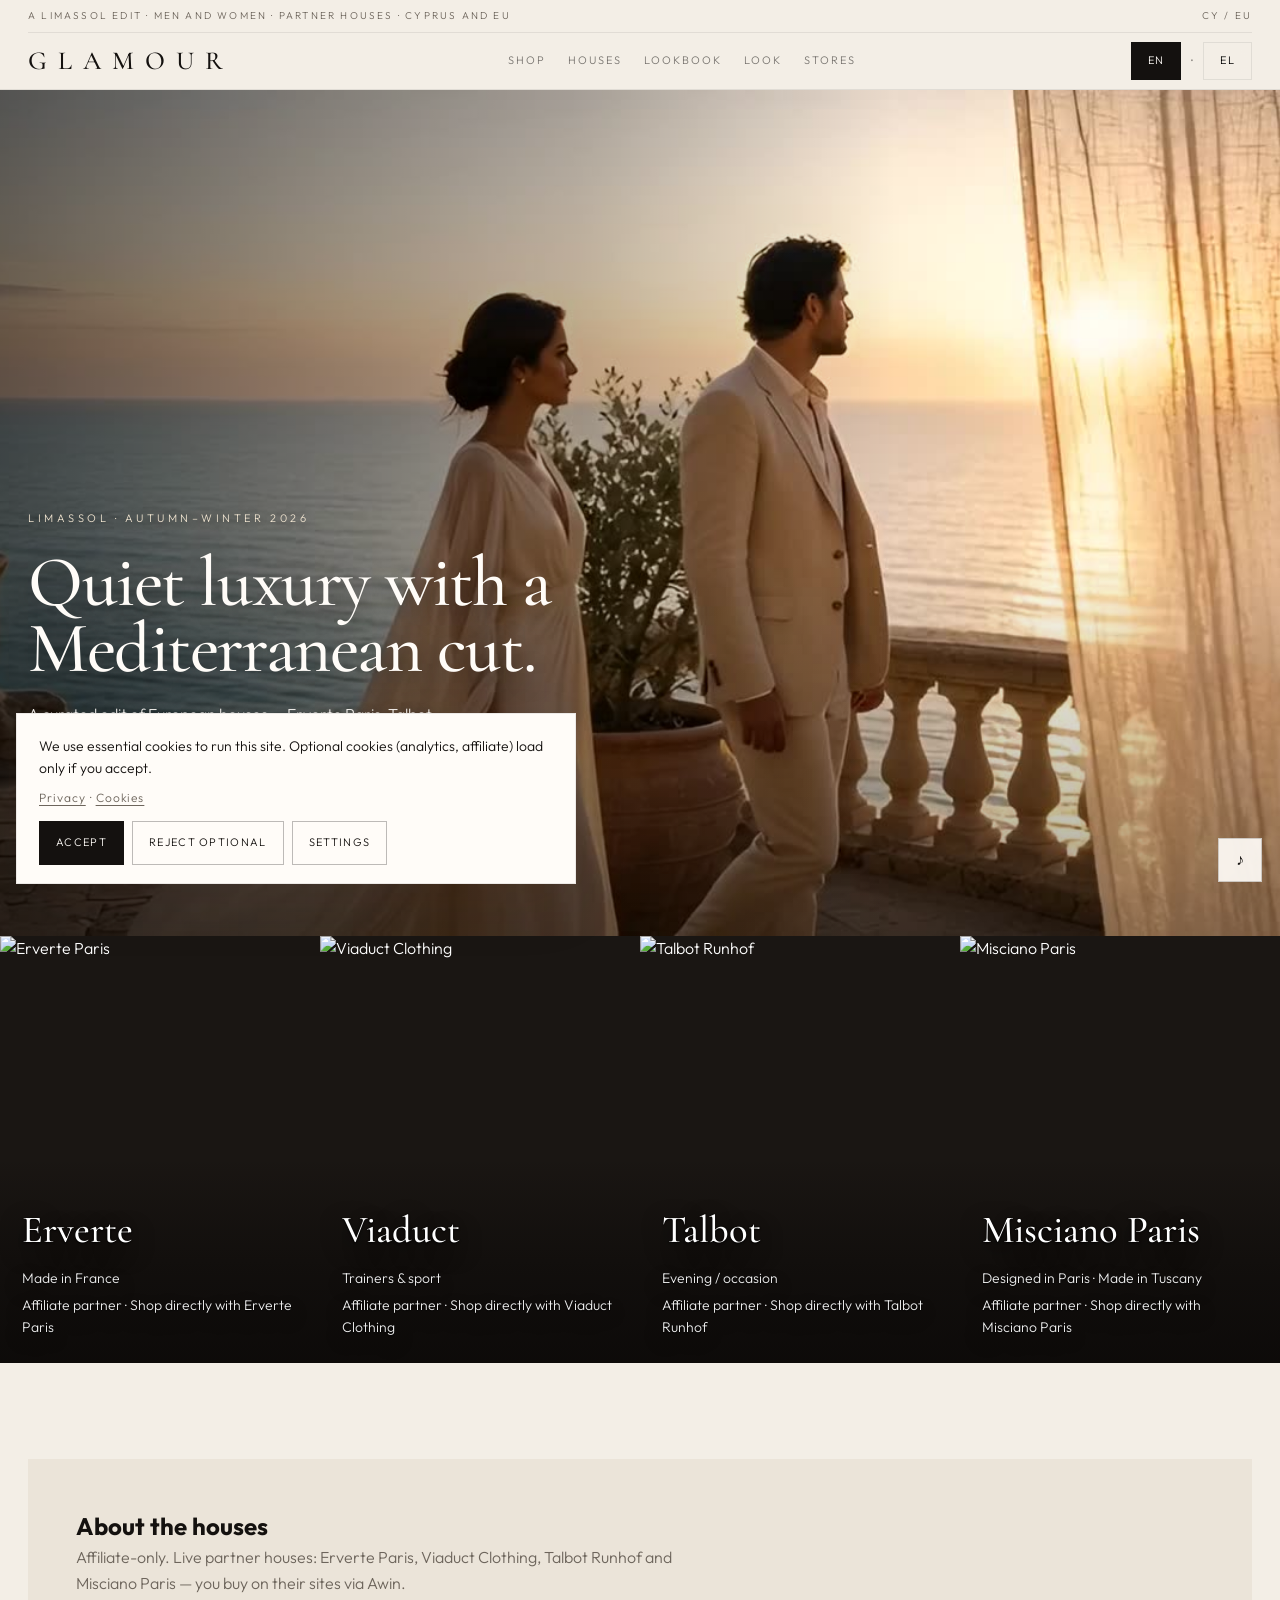
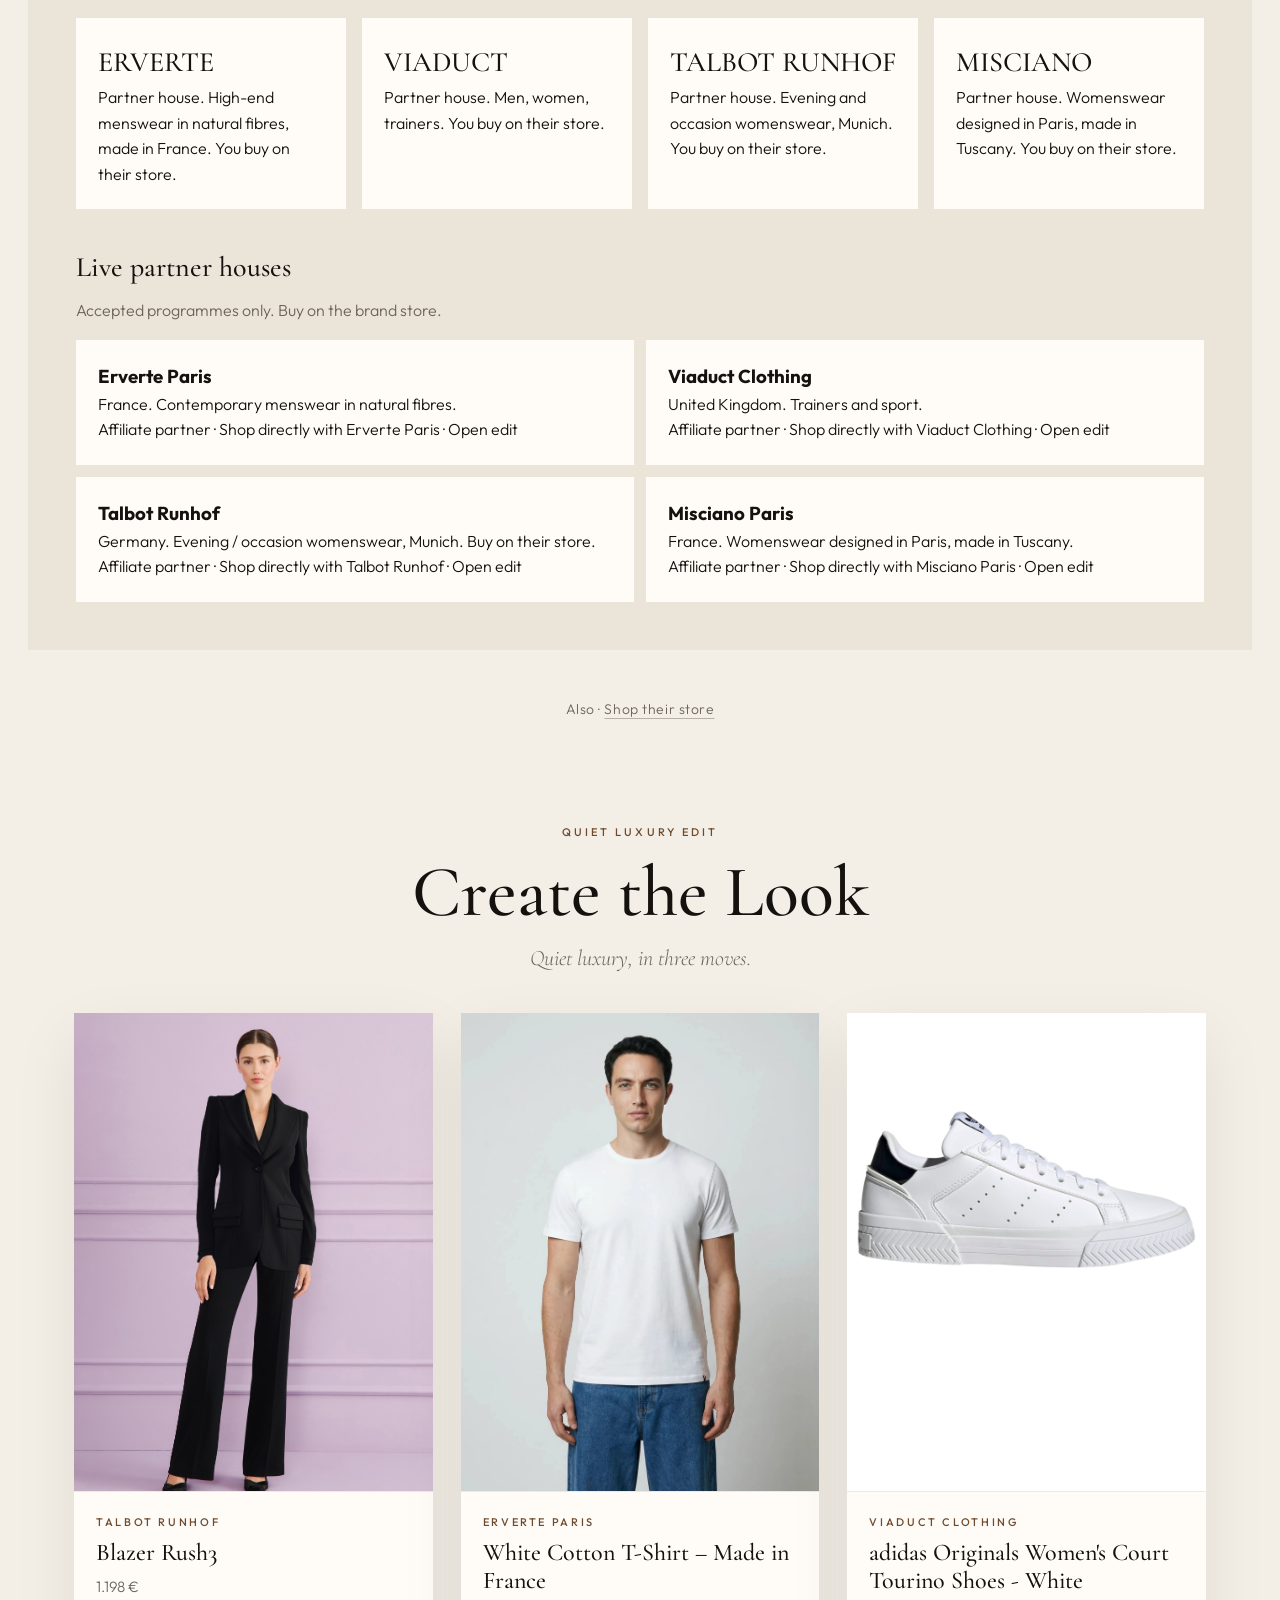
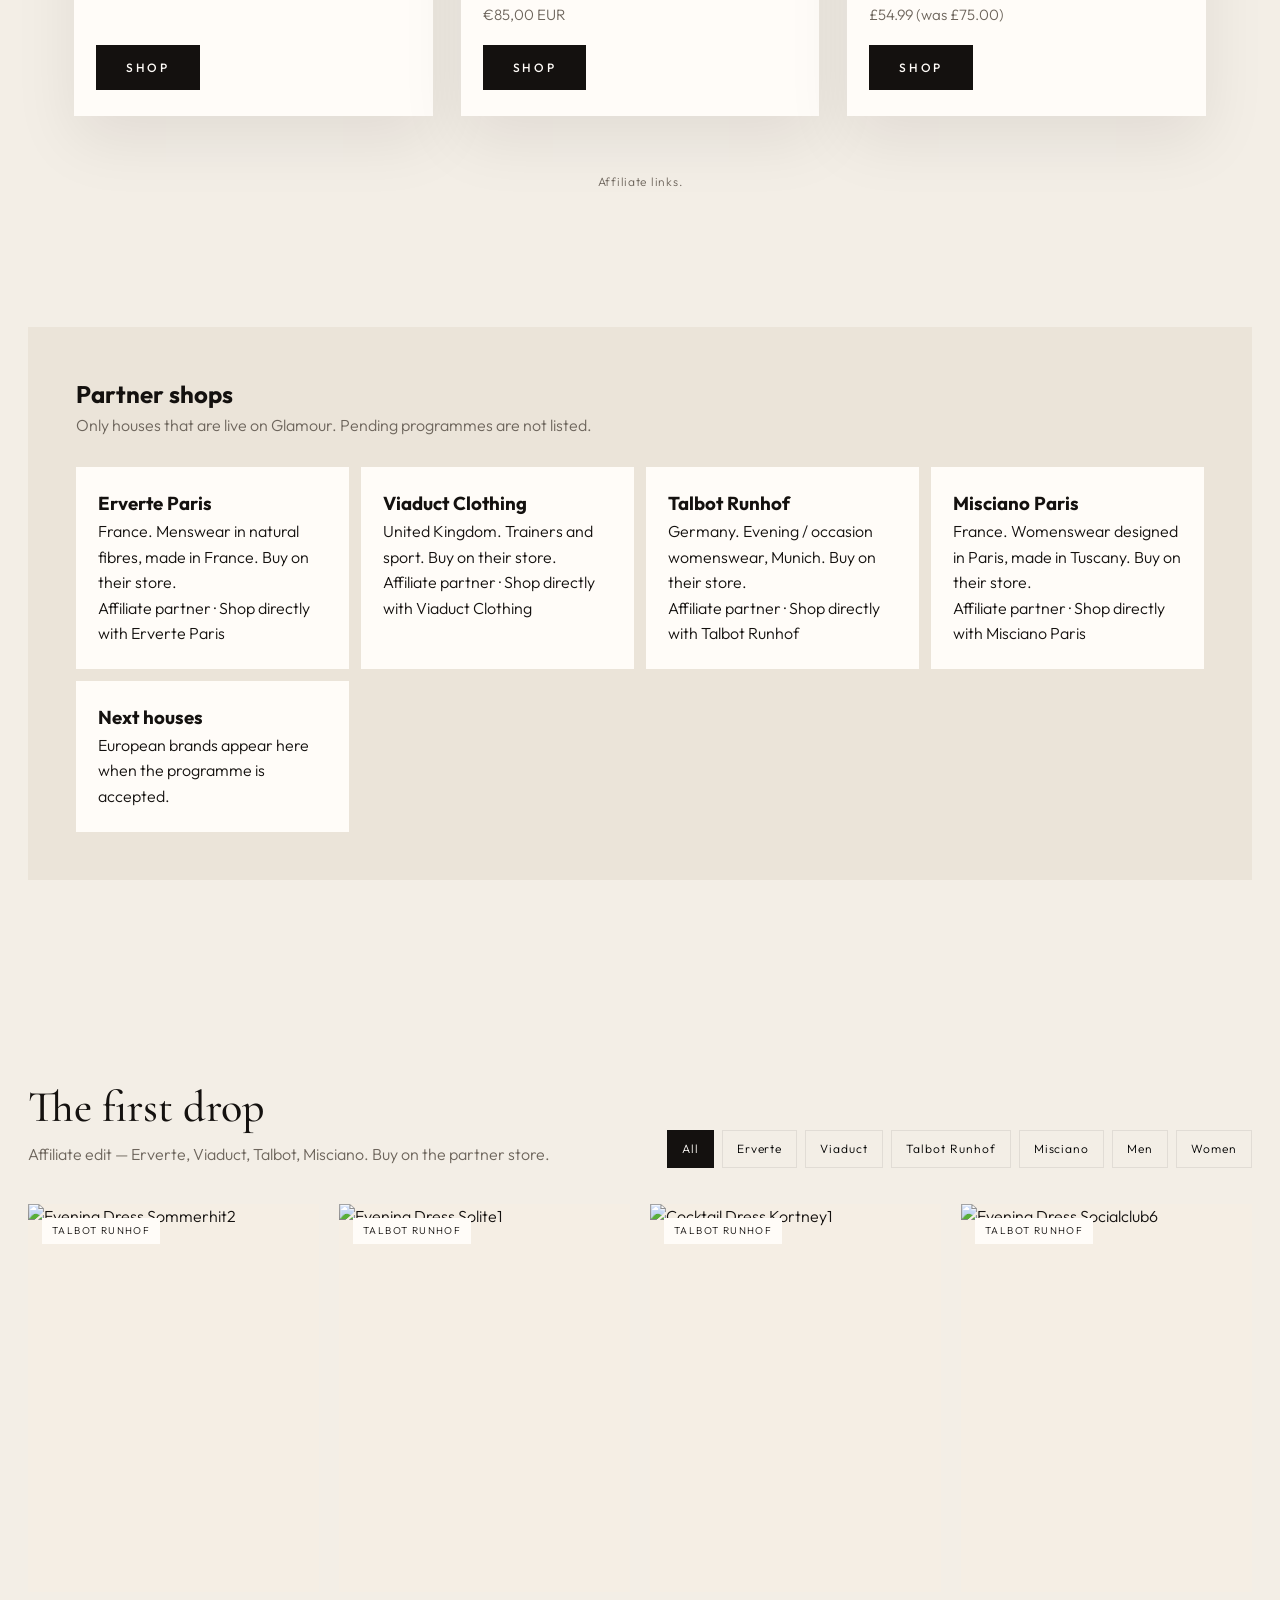
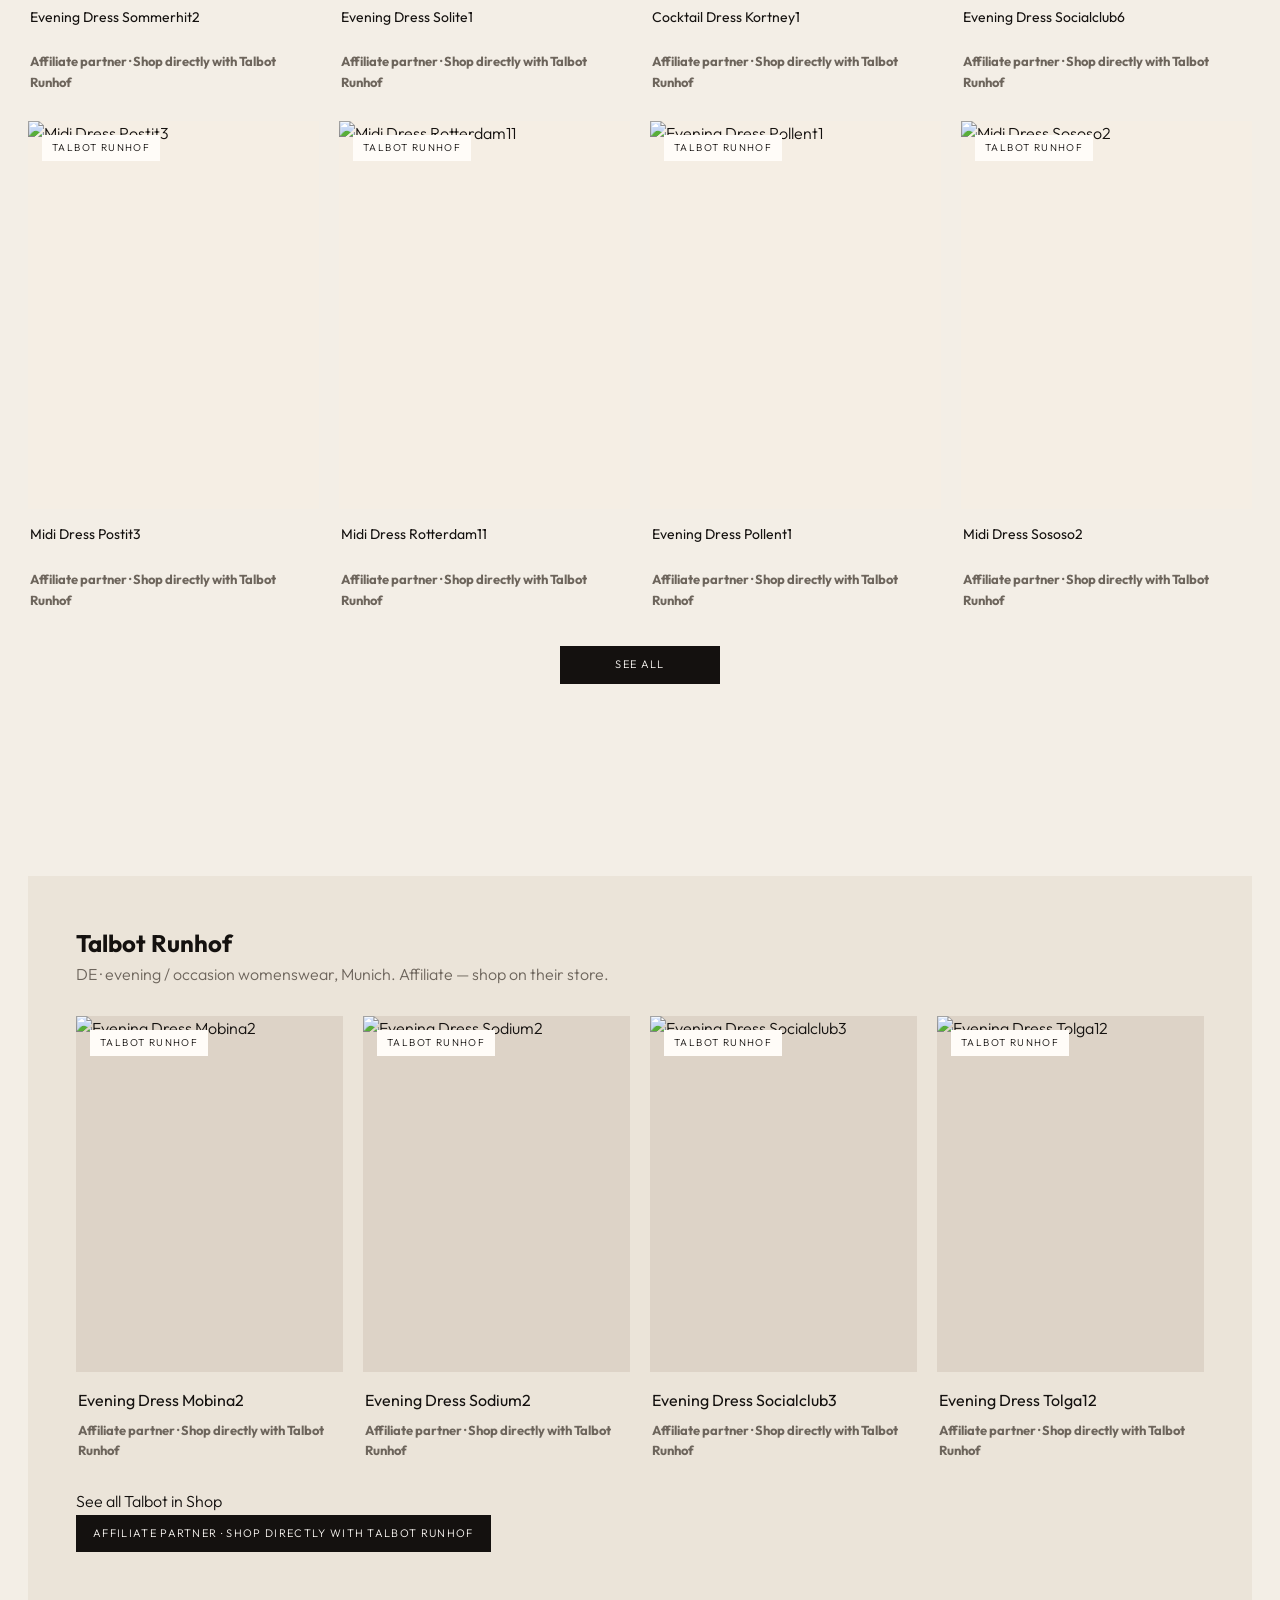
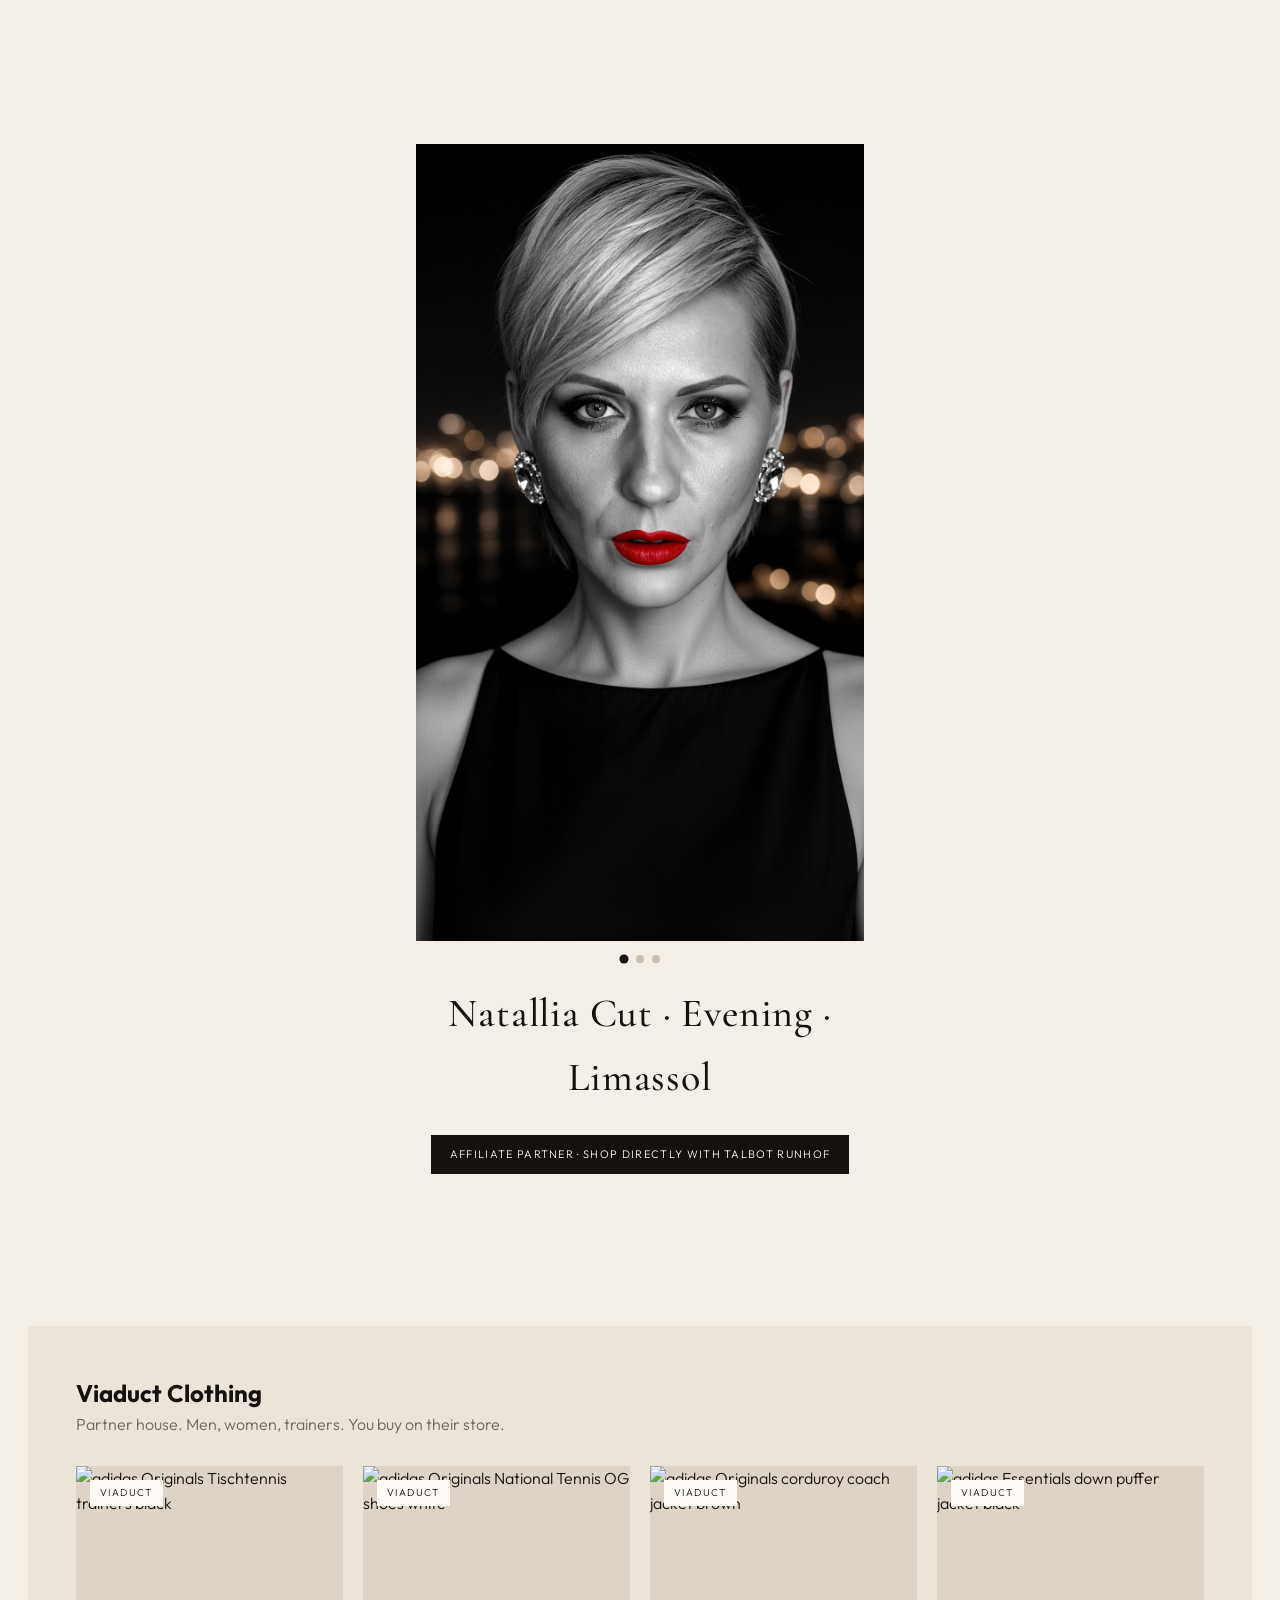
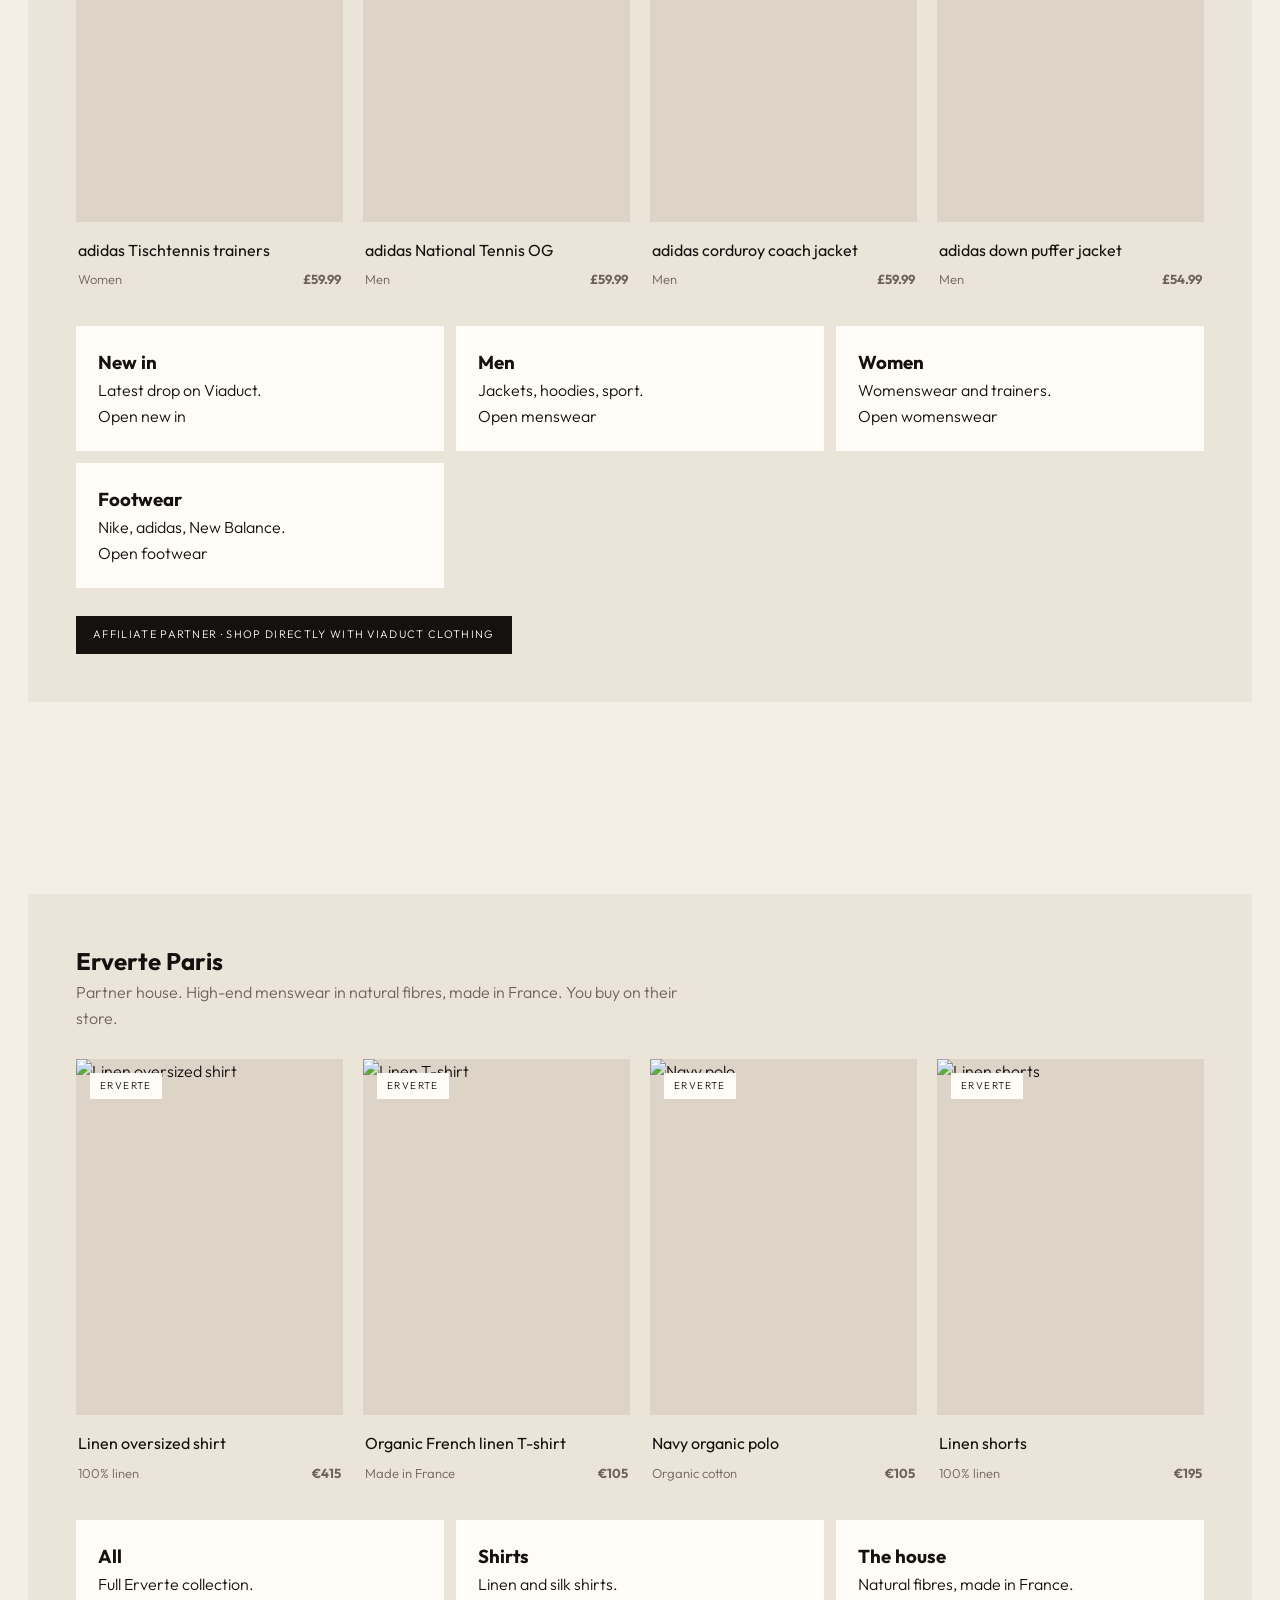
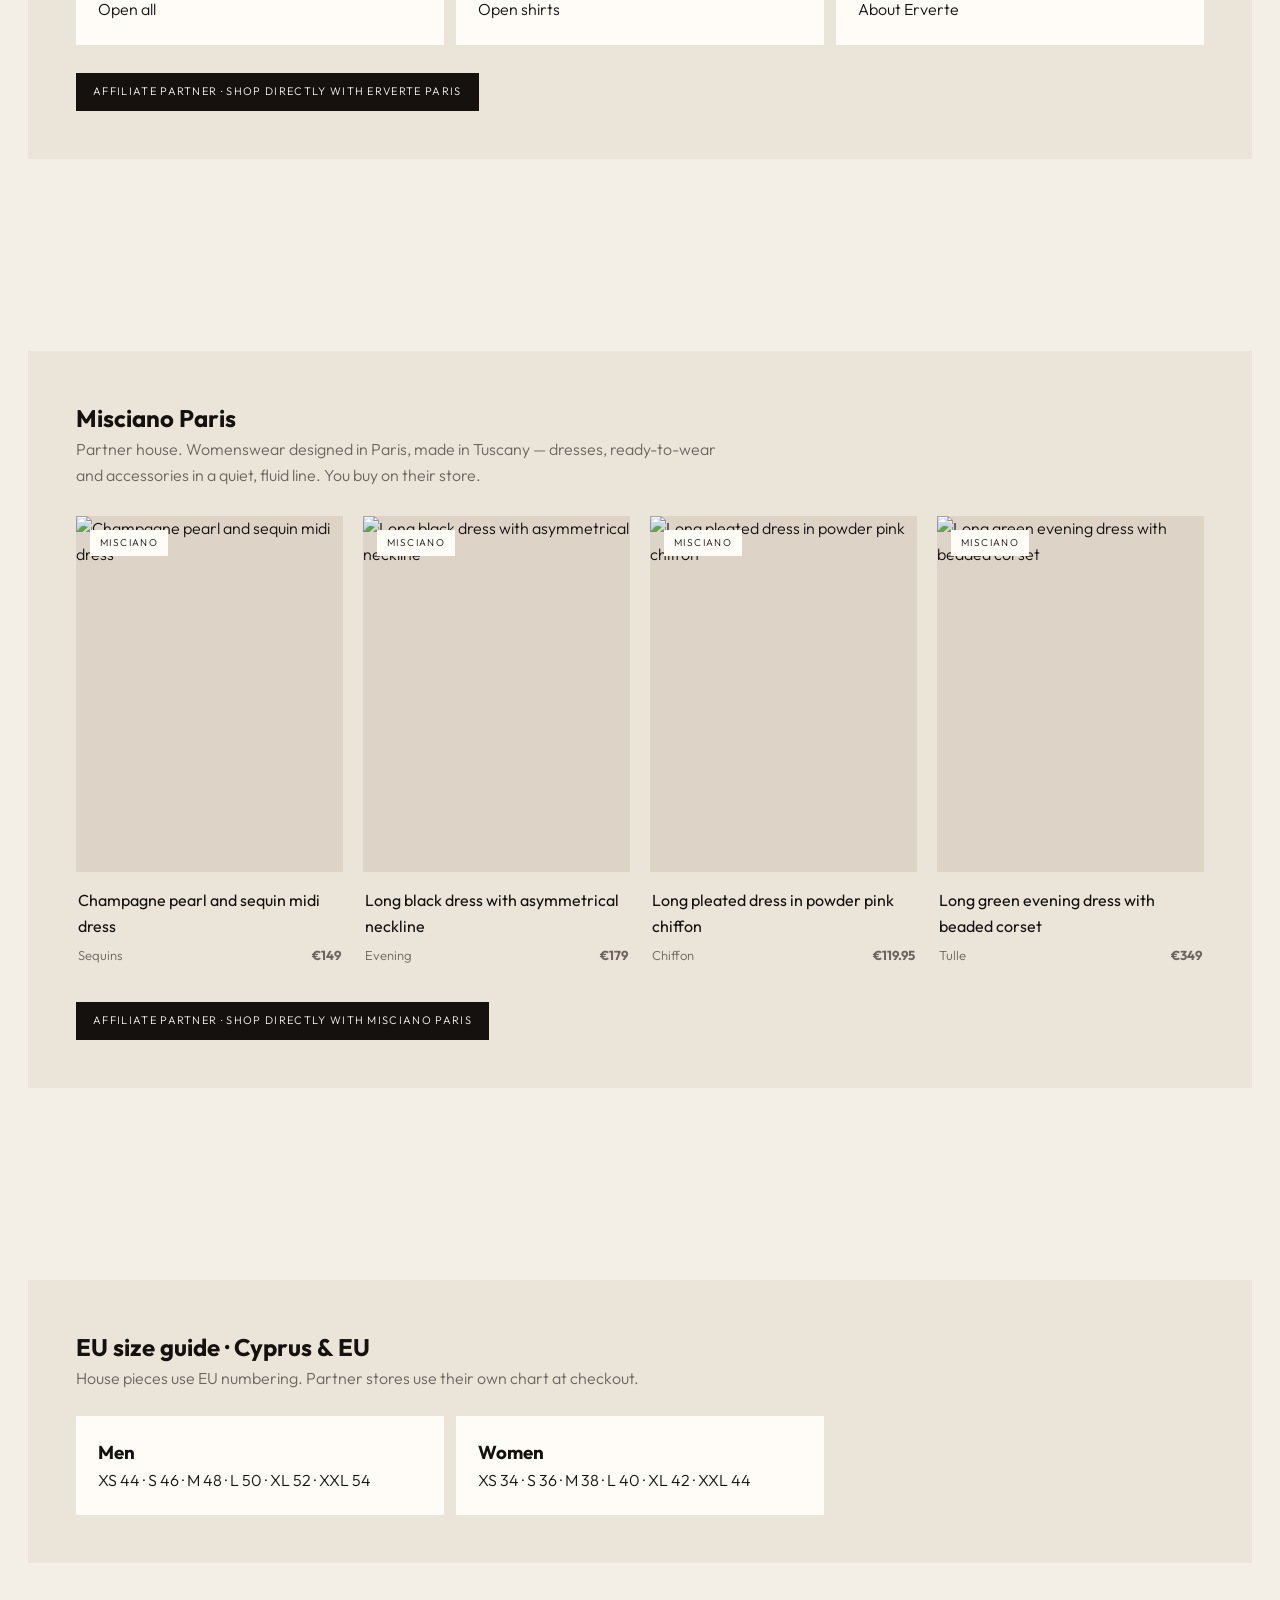
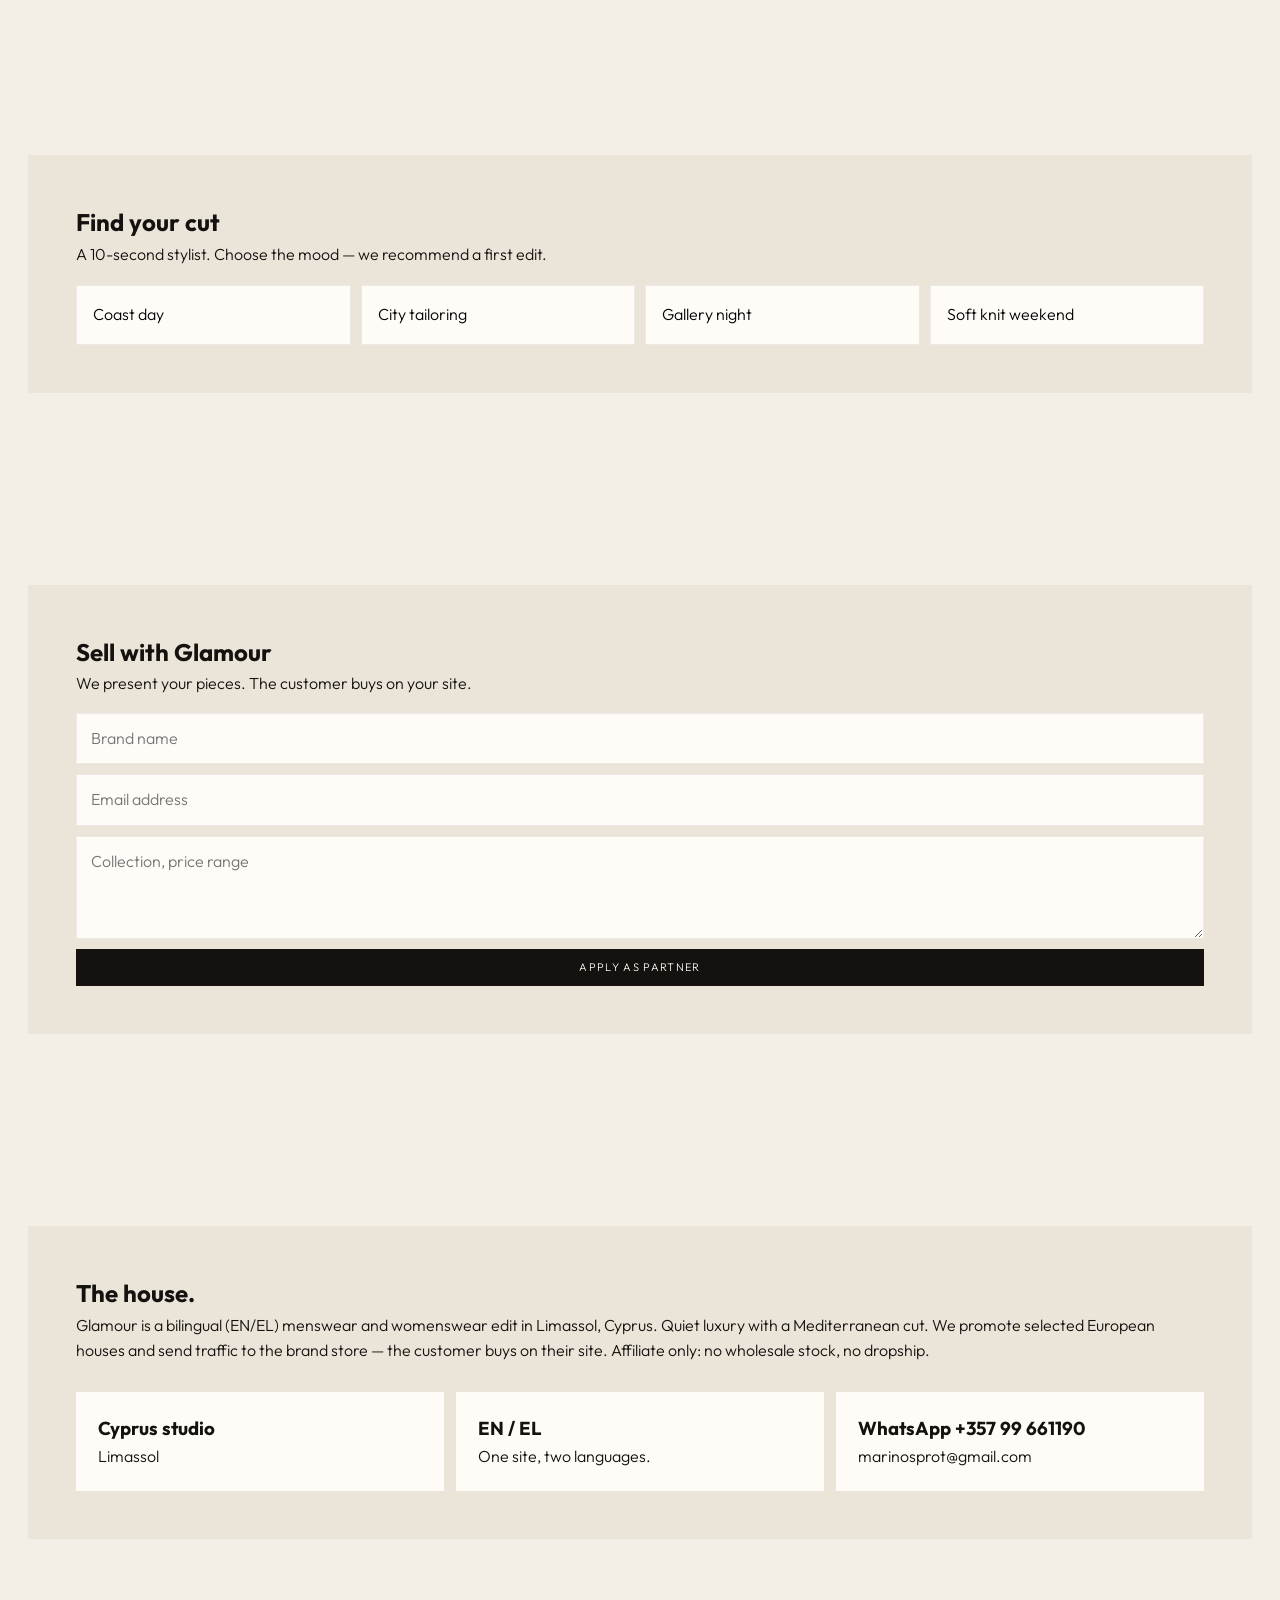
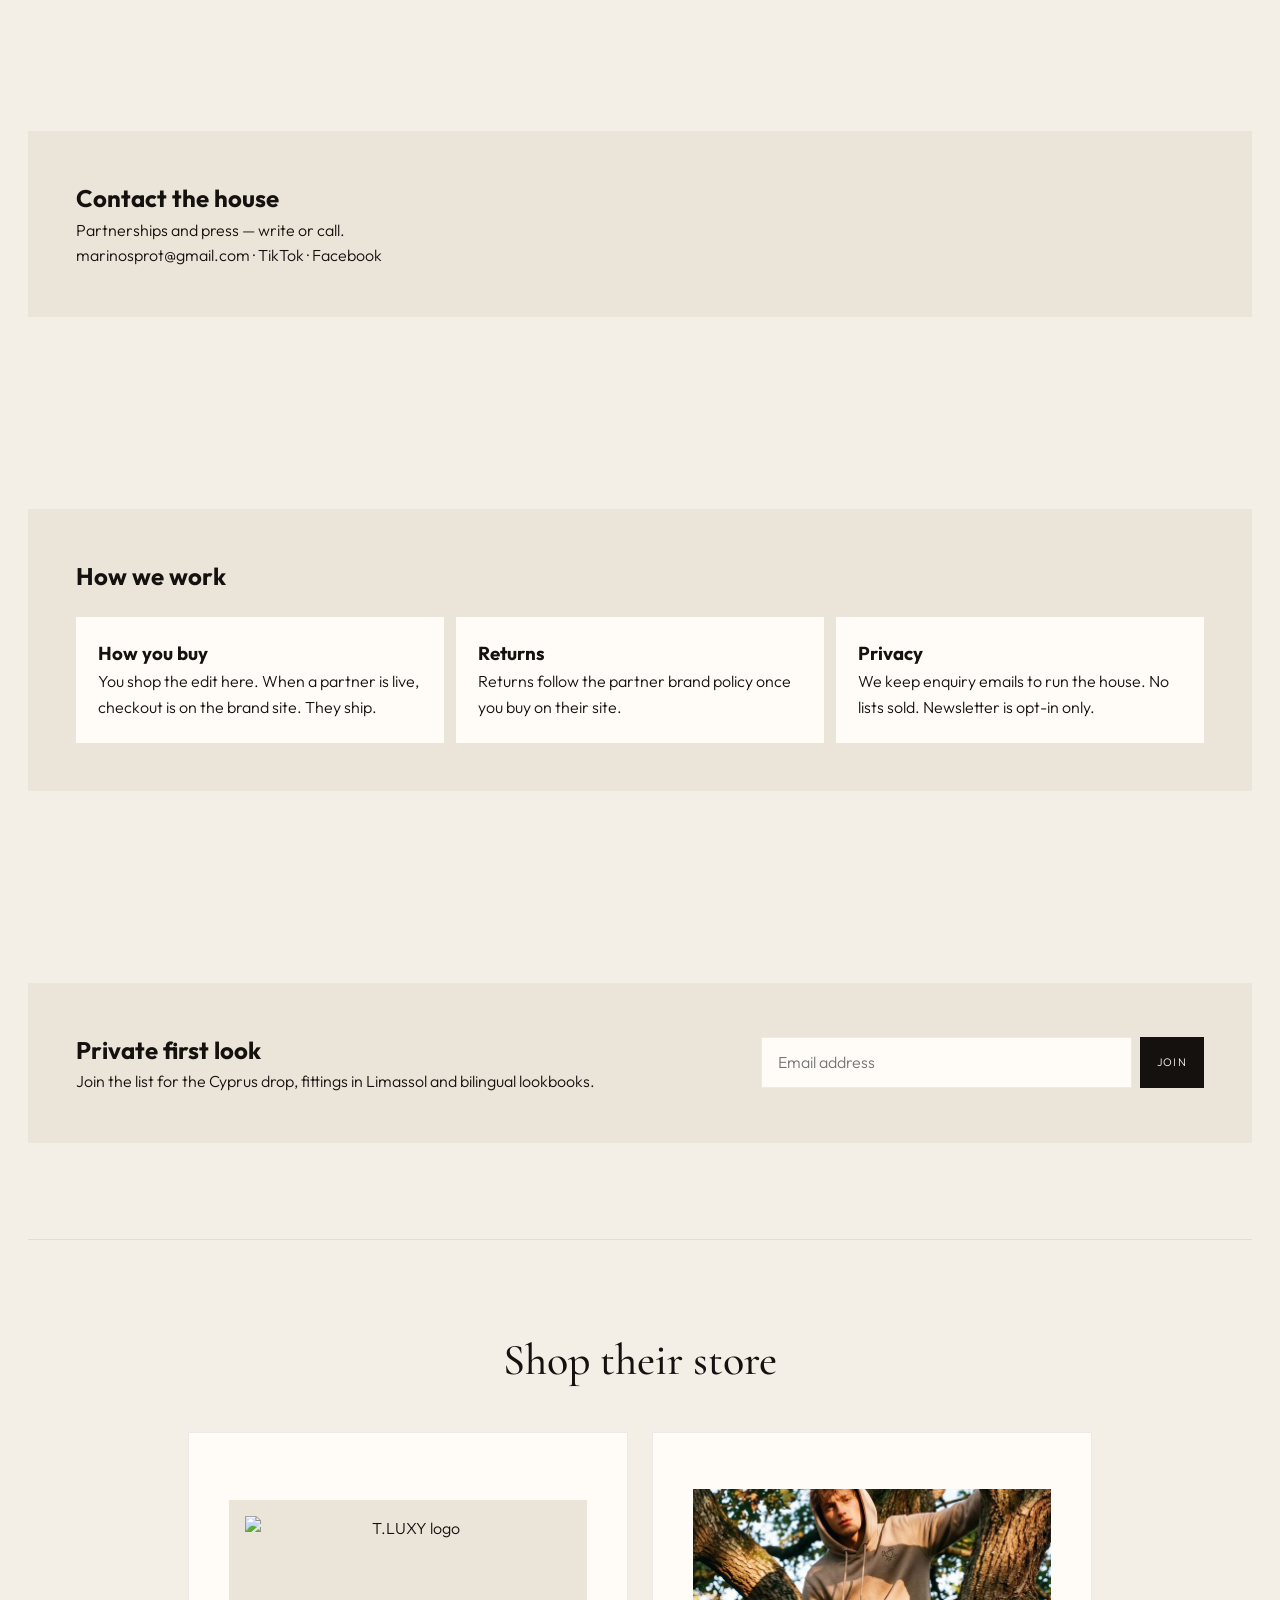
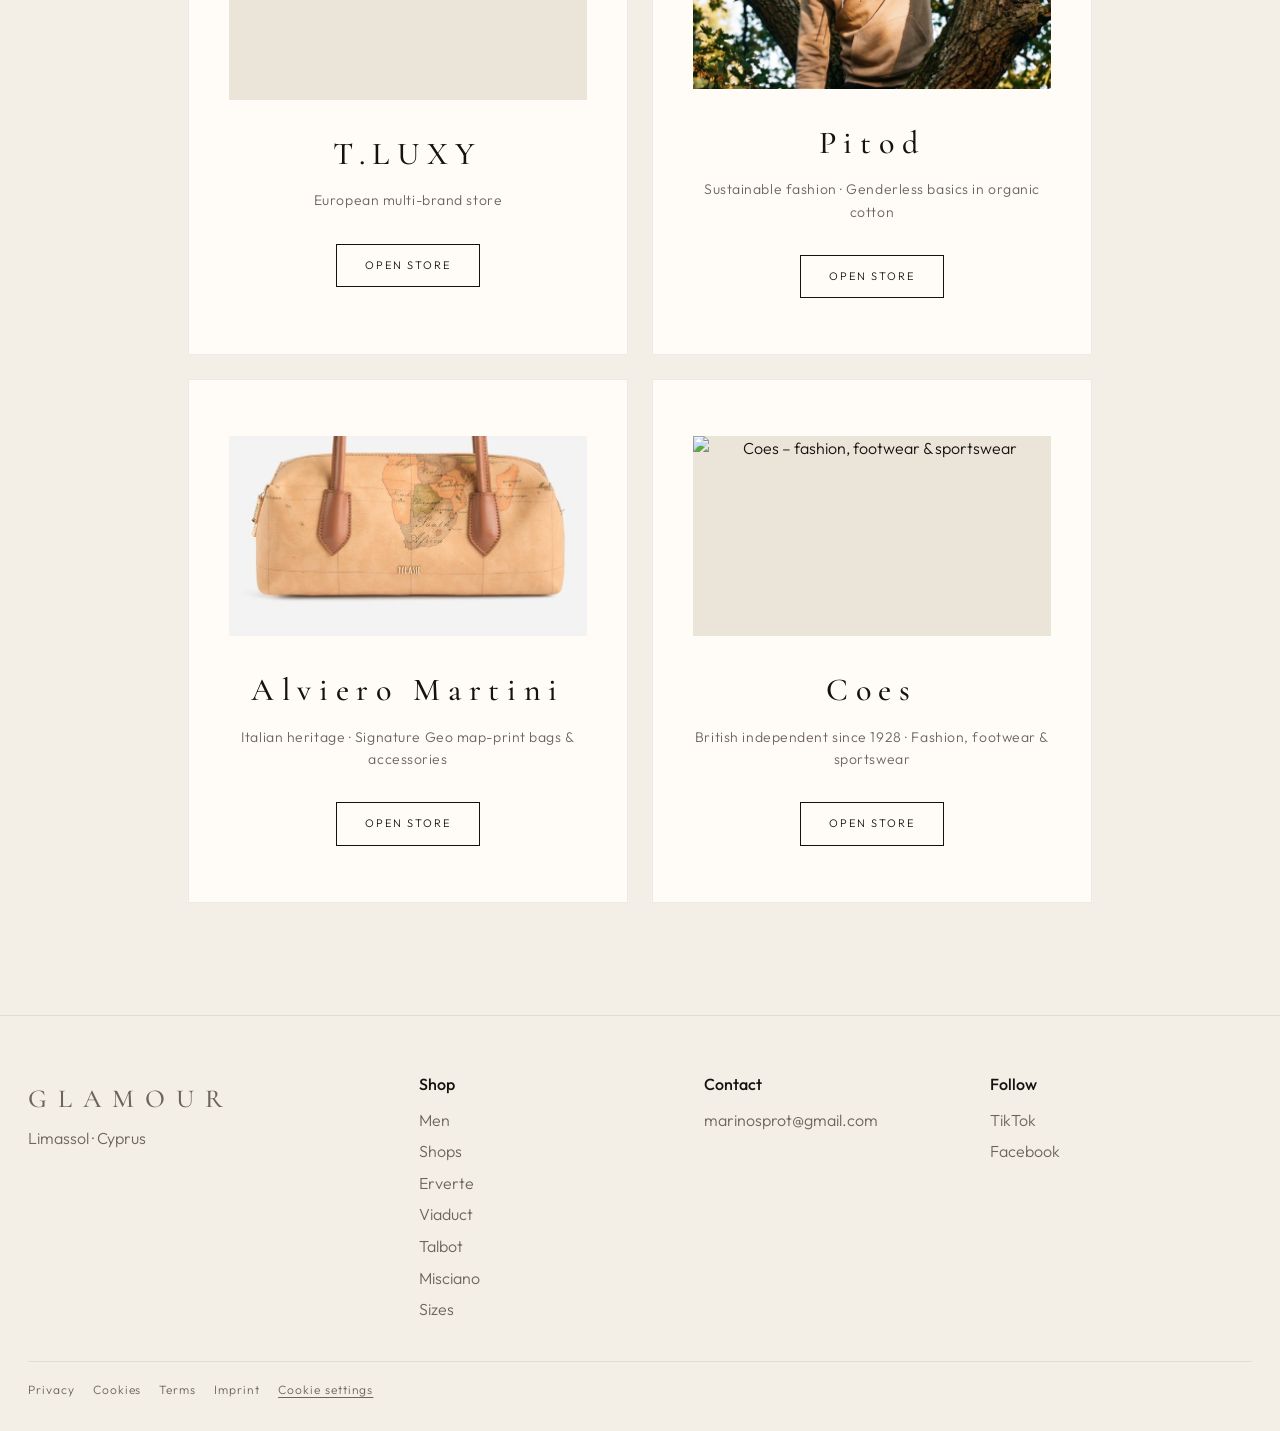
==== commit 969d332f: "Hero: background video loop (videos/hero-loop.mp4, 1280px CRF26, 2.9 MB, muted, poster images/hero-p" ====
--- a/index.html
+++ b/index.html
@@ -54,9 +54,9 @@
   </nav>
 
     <section class="hero hero-cover" data-slides>
-    <img class="slide on" src="https://cdn.shopify.com/s/files/1/0621/8121/2413/files/straight-fit-shirt-972386.webp?v=1789567663" alt="Erverte Straight Fit Shirt" data-i-alt="heroAlt1">
-    <img class="slide" src="https://assets.talbotrunhof.com/media/d9/b6/33/1769516170/Couplet5-OL0109-05-EG15-495-263a-1.jpg?ts=1769516170" alt="Talbot Runhof Ball Gown Couplet5" data-i-alt="heroAlt2">
-    <img class="slide" src="https://cdn.shopify.com/s/files/1/0300/6631/1261/files/HG2168_1.jpg?v=1788196116" alt="Viaduct adidas Originals Itasca 22 Windbreaker" data-i-alt="heroAlt3">
+    <video class="hero-video" autoplay muted loop playsinline preload="metadata" poster="images/hero-poster.jpg" aria-hidden="true">
+      <source src="videos/hero-loop.mp4" type="video/mp4">
+    </video>
 <div class="hero-overlay wrap">
       <div class="hero-copy">
         <div class="kicker" data-i="heroKicker"></div>
--- a/css/styles.css
+++ b/css/styles.css
@@ -318,3 +318,27 @@
 }
 /* Anchor targets whose first element is an image: keep it clear of the sticky bar */
 #houses-stories, #lookbook { scroll-margin-top: 60px; }
+
+/* HERO VIDEO 2026-10-06 — background loop replaces hero slideshow (lookbook untouched) */
+.hero-cover > .hero-video {
+  position: absolute; inset: 0; width: 100%; height: 100%;
+  object-fit: cover; object-position: center center;
+  z-index: 0; pointer-events: none; display: block;
+}
+/* full-bleed readability gradient (the .wrap-width overlay gradient left visible side bands over video) */
+.hero-cover > .hero-overlay { background: none; }
+.hero-cover::before {
+  content: ""; position: absolute; inset: 0; z-index: 1; pointer-events: none;
+  background: linear-gradient(90deg, rgba(0,0,0,.55) 0%, rgba(0,0,0,.25) 45%, rgba(0,0,0,0) 70%),
+              linear-gradient(0deg, rgba(0,0,0,.35) 0%, rgba(0,0,0,0) 45%);
+}
+@media (max-width: 980px) {
+  .hero-cover::before {
+    background: linear-gradient(0deg, rgba(0,0,0,.72) 0%, rgba(0,0,0,.45) 40%, rgba(0,0,0,0) 72%);
+  }
+}
+.hero-cover .kicker, .hero-cover .hero-copy p { text-shadow: 0 1px 12px rgba(0,0,0,.45); }
+@media (prefers-reduced-motion: reduce) {
+  .hero-cover > .hero-video { display: none; }
+  .hero-cover { background: #1a1613 url("../images/hero-poster.jpg") center center / cover no-repeat; }
+}
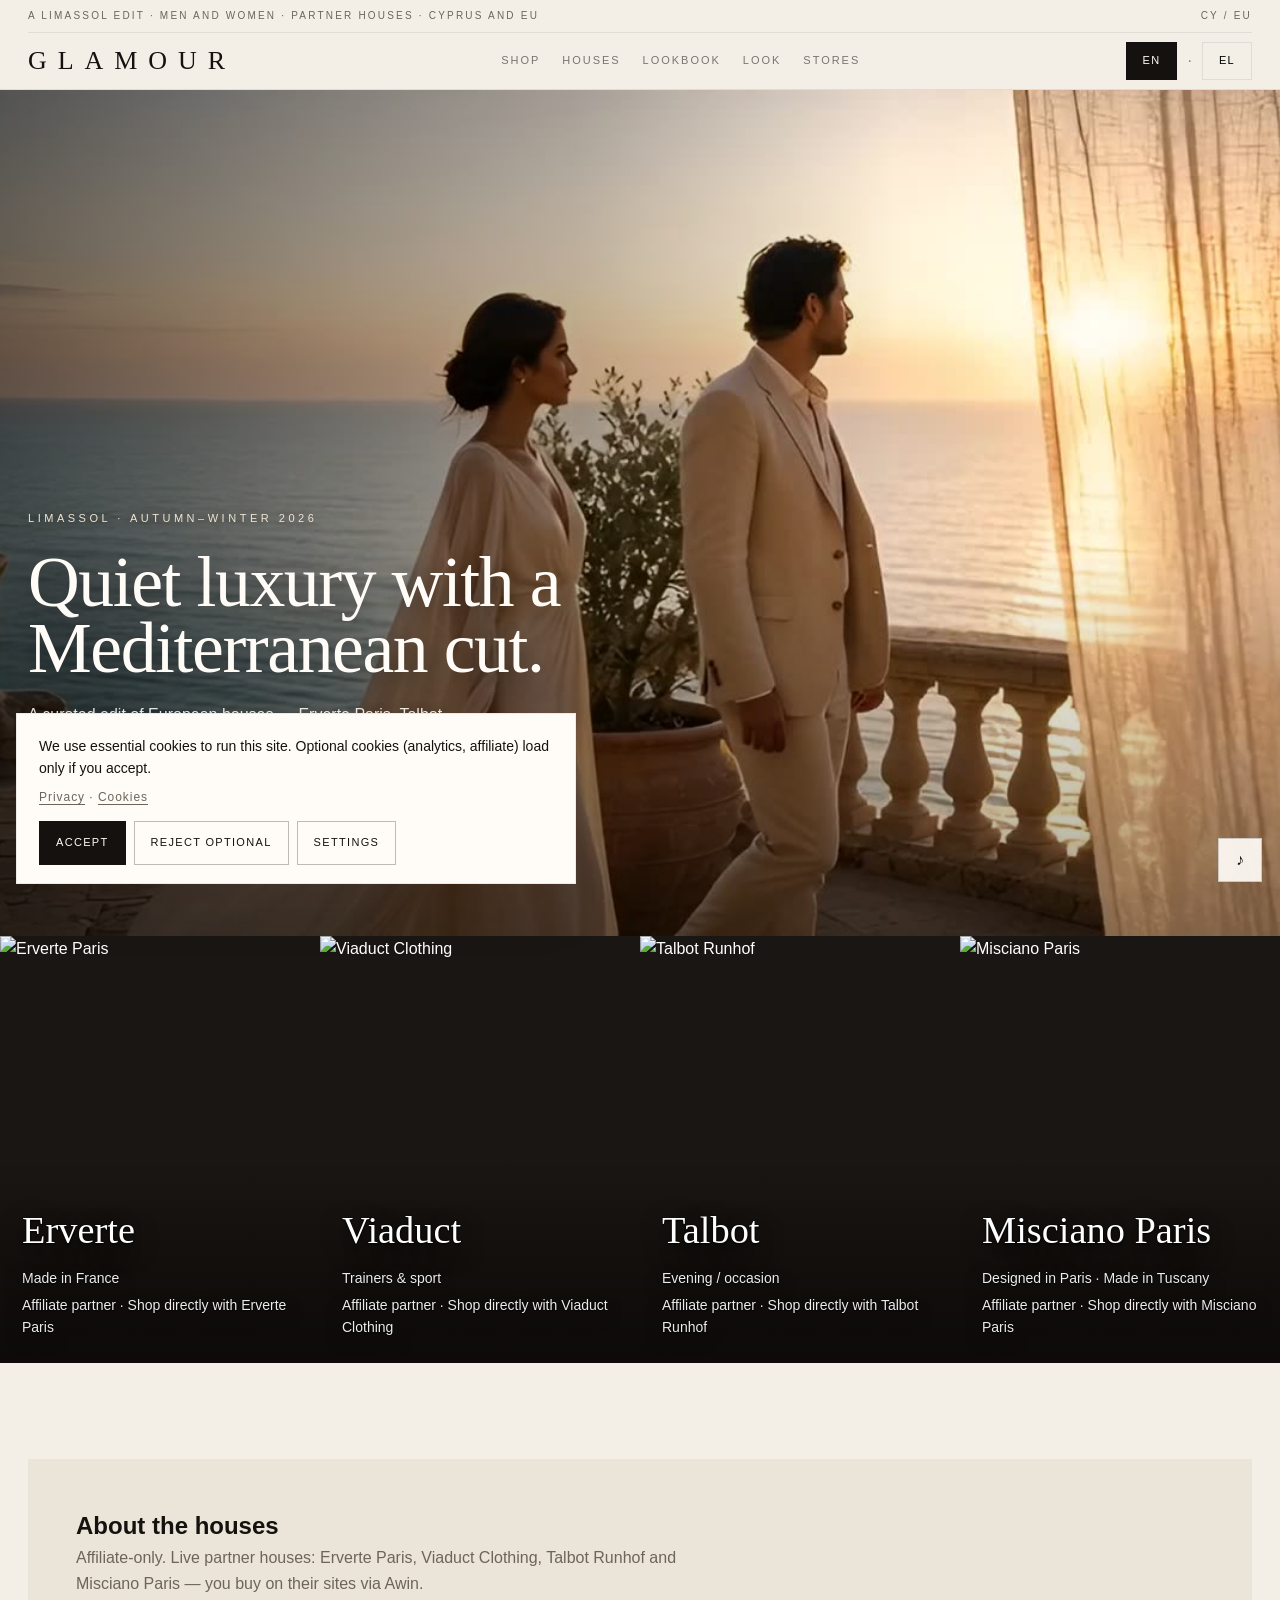
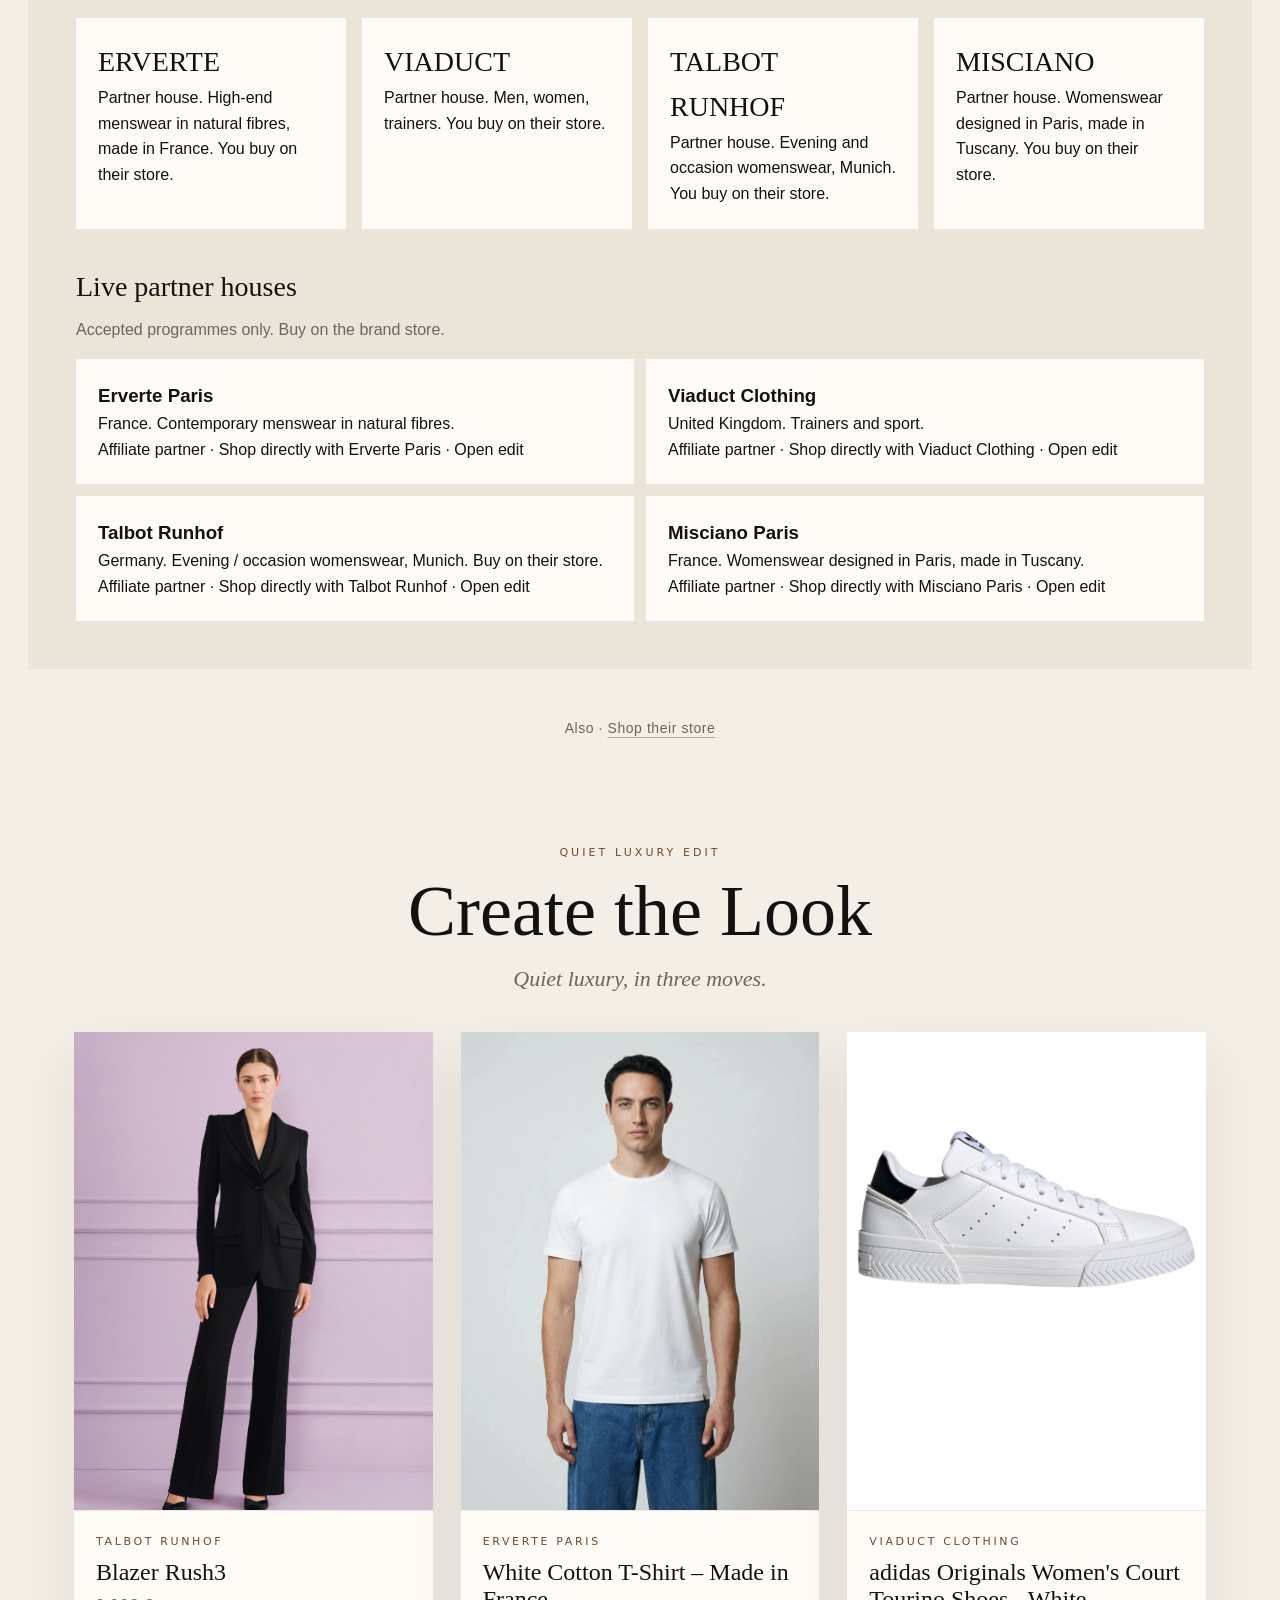
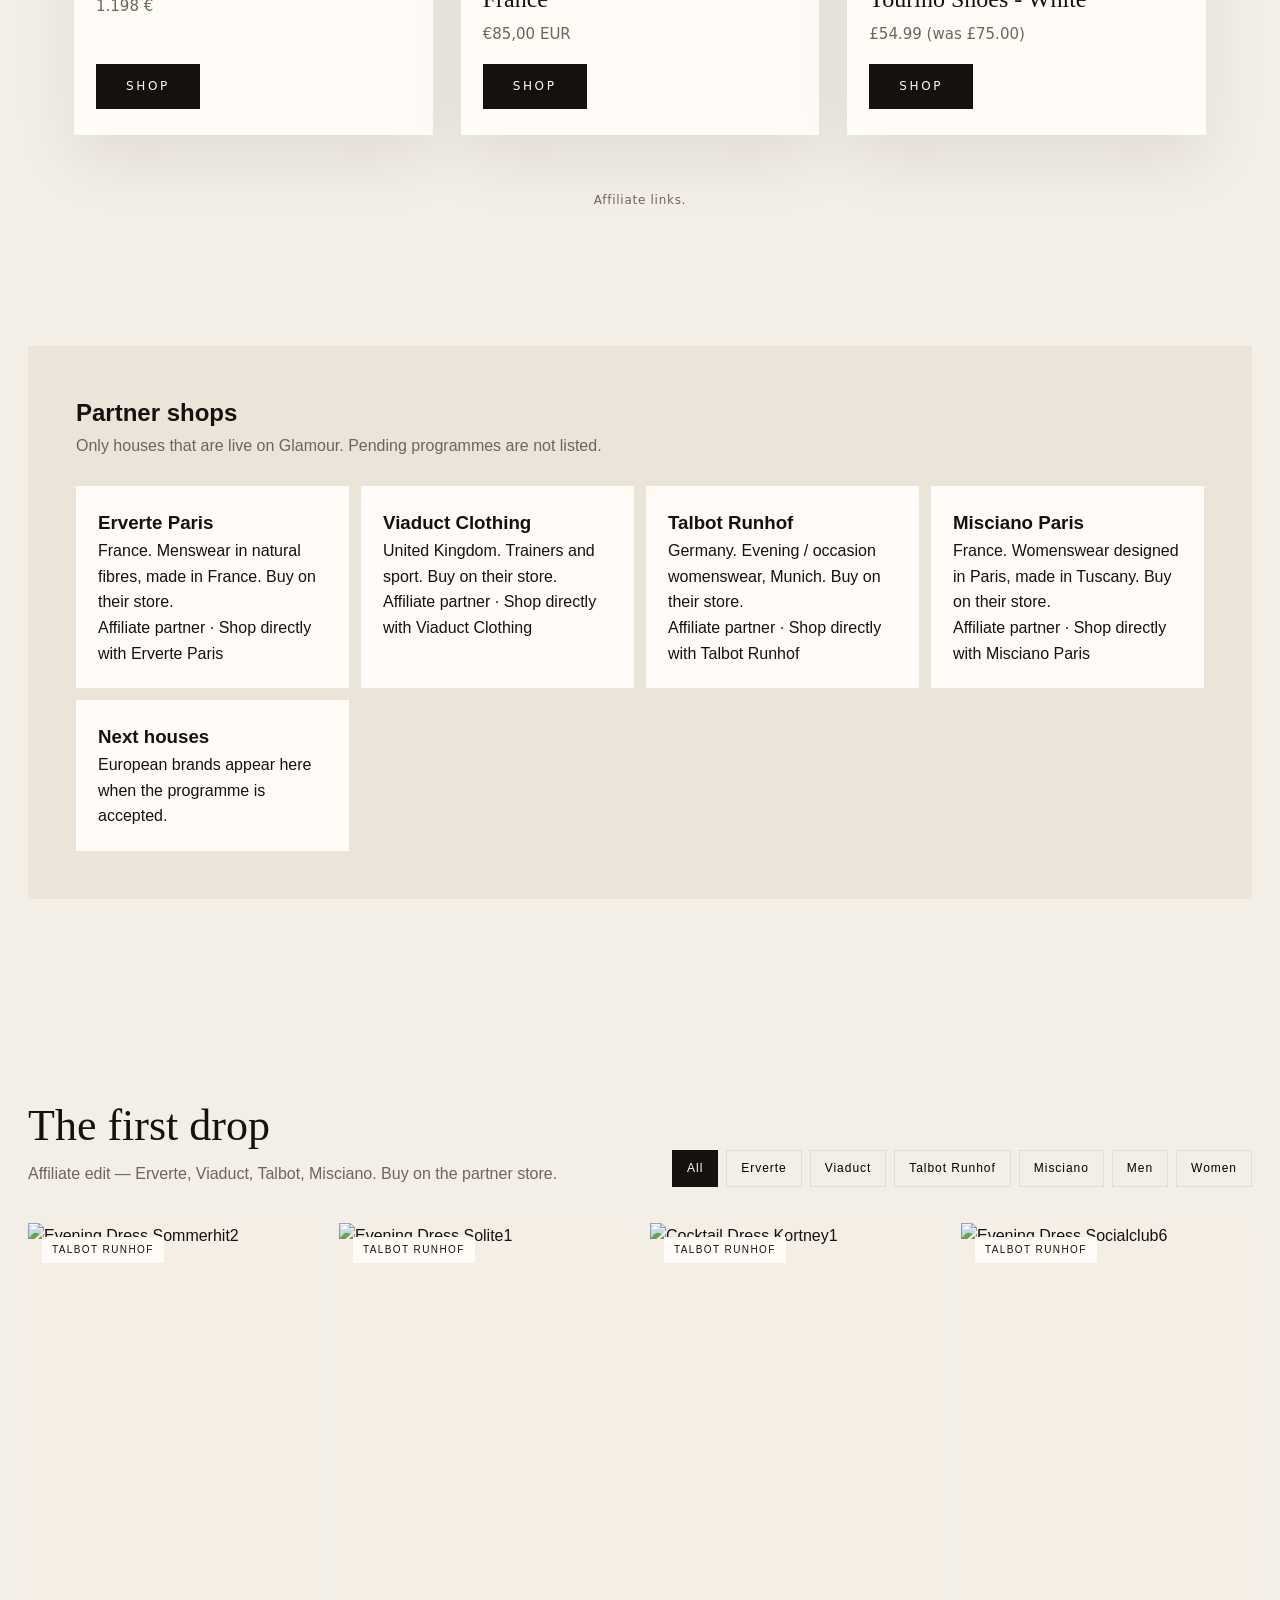
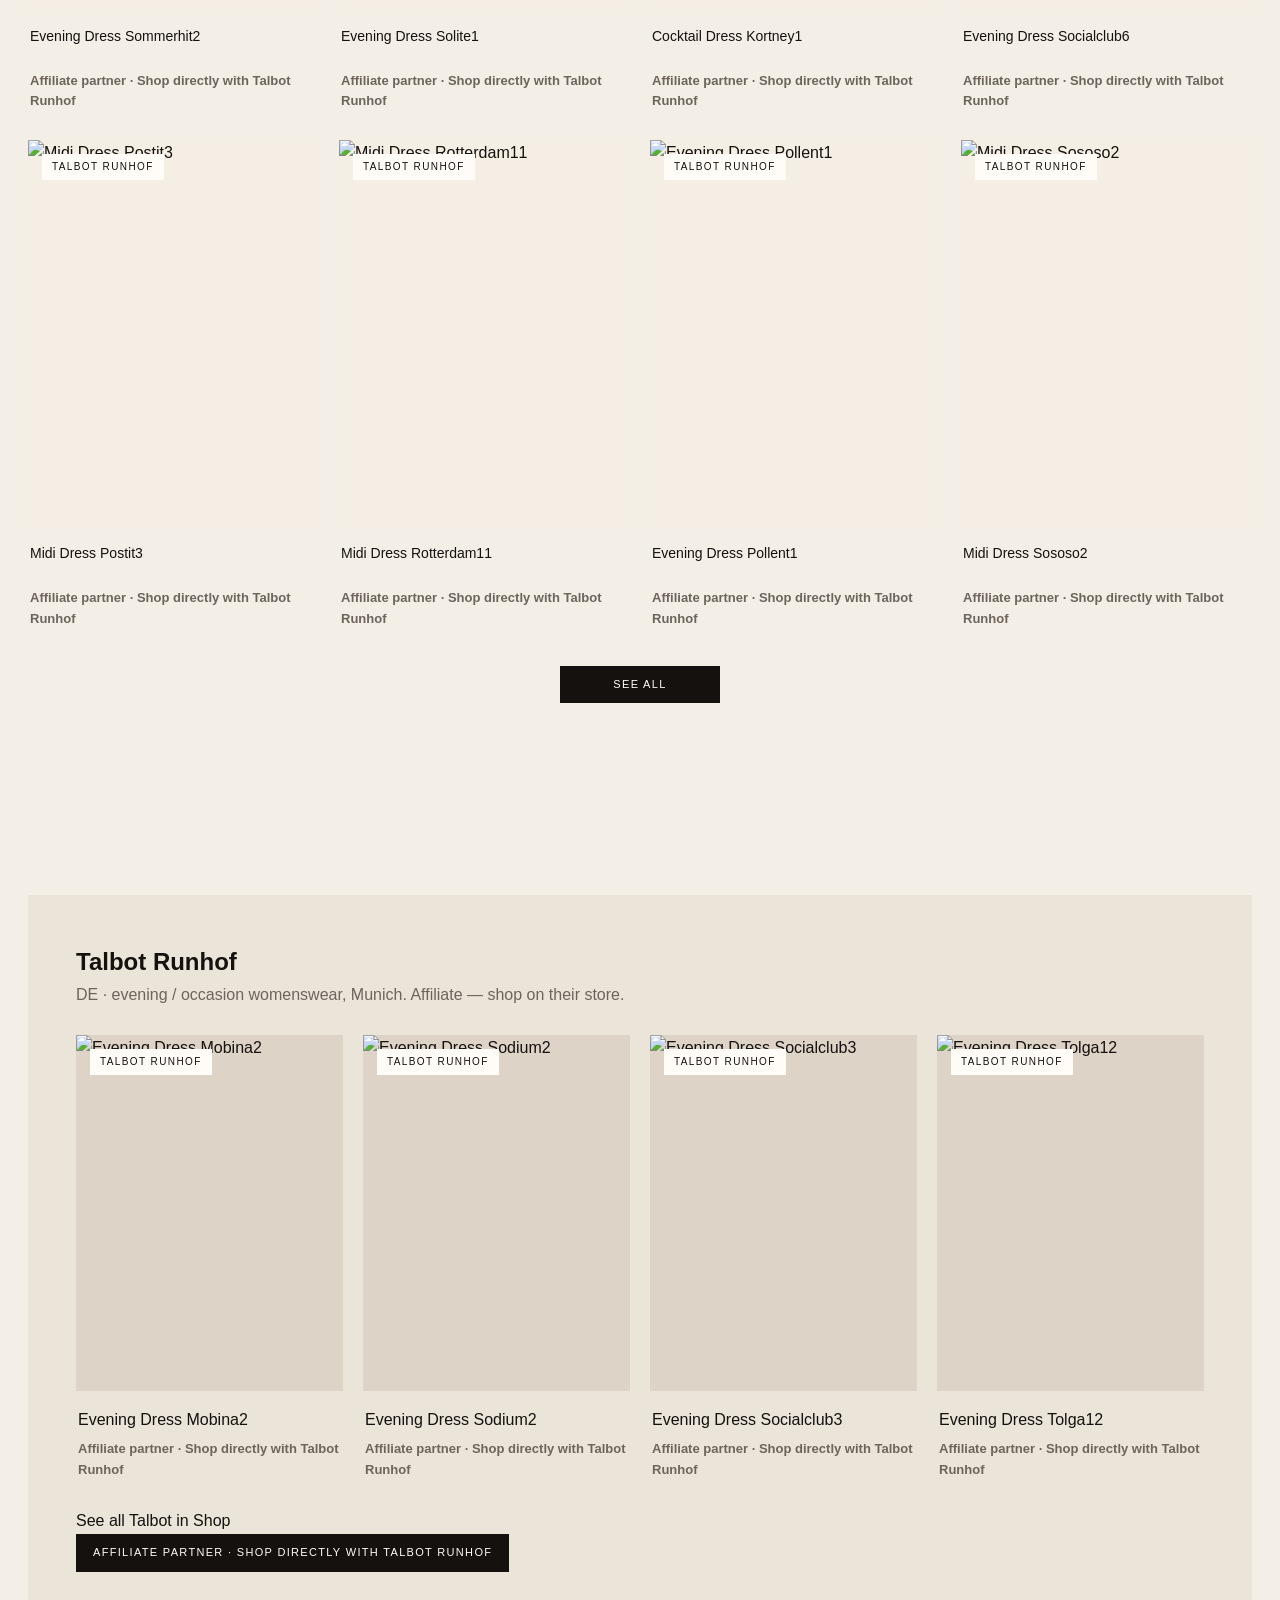
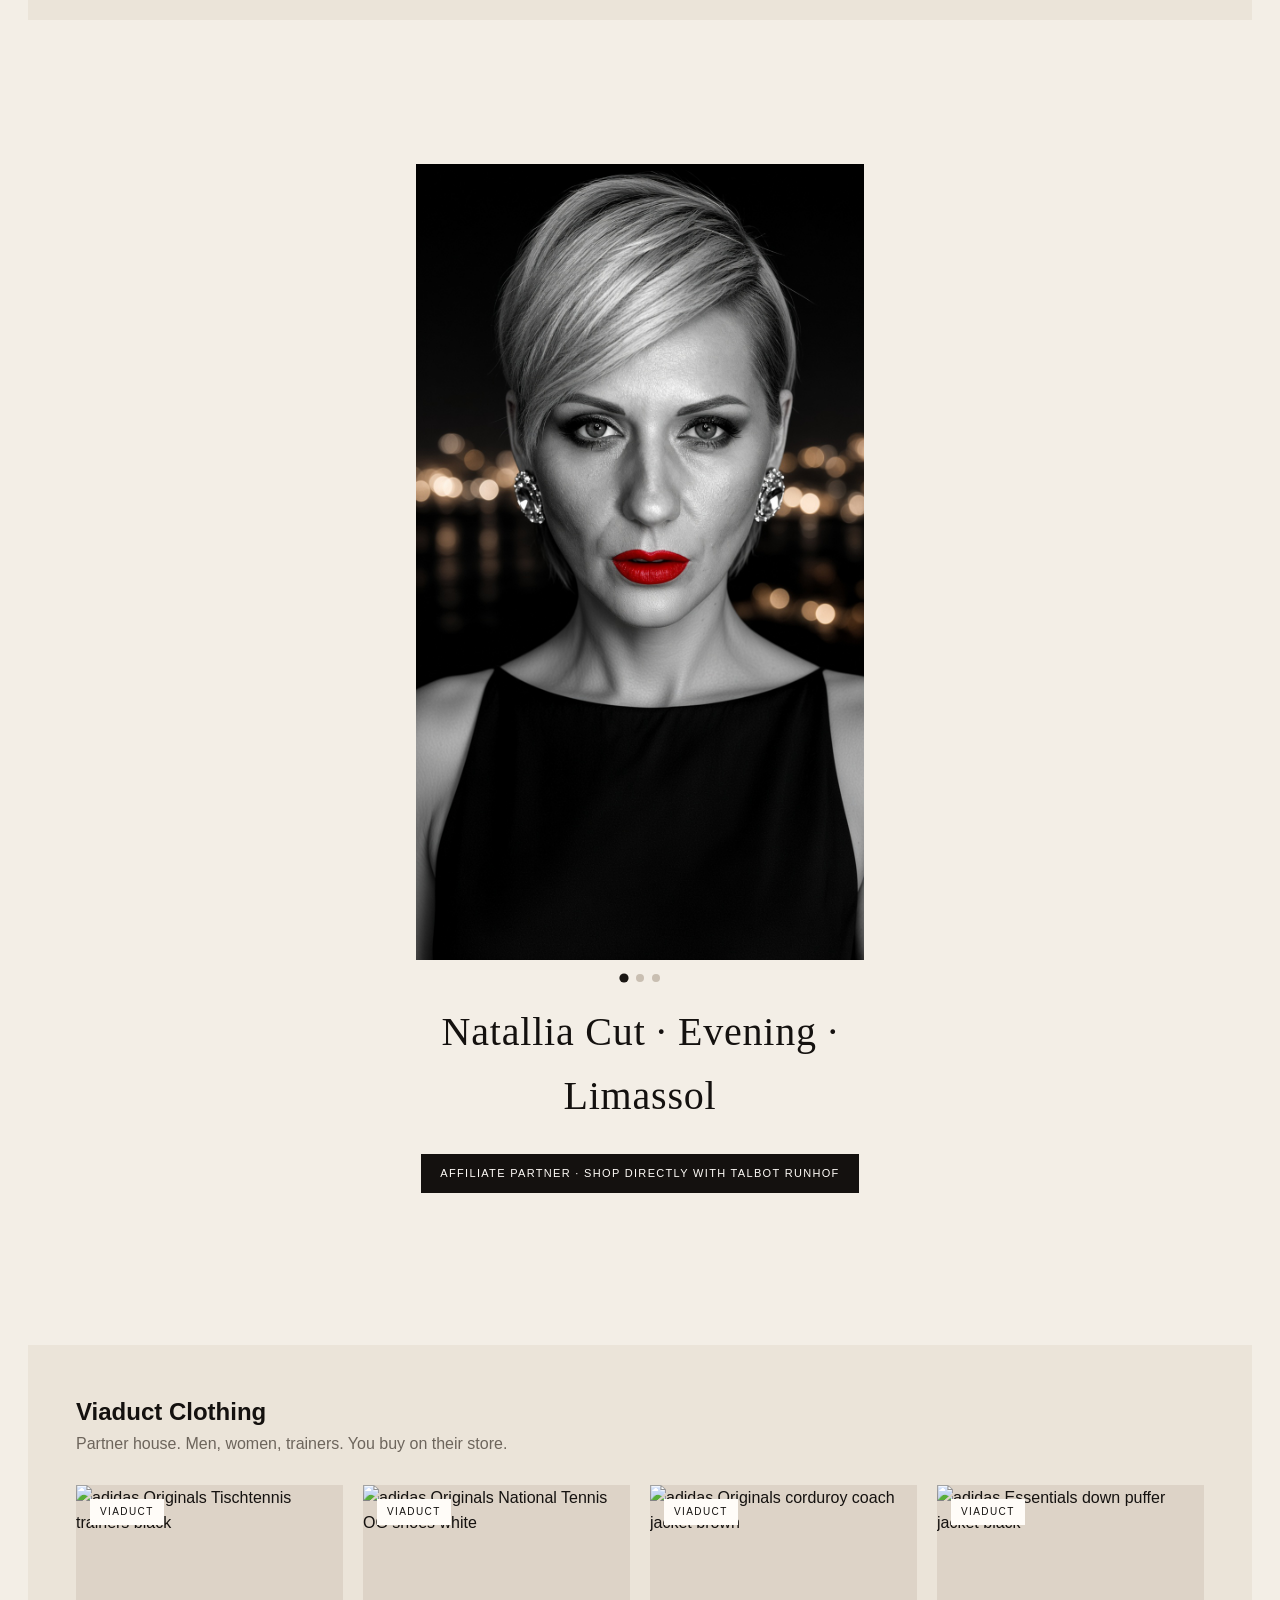
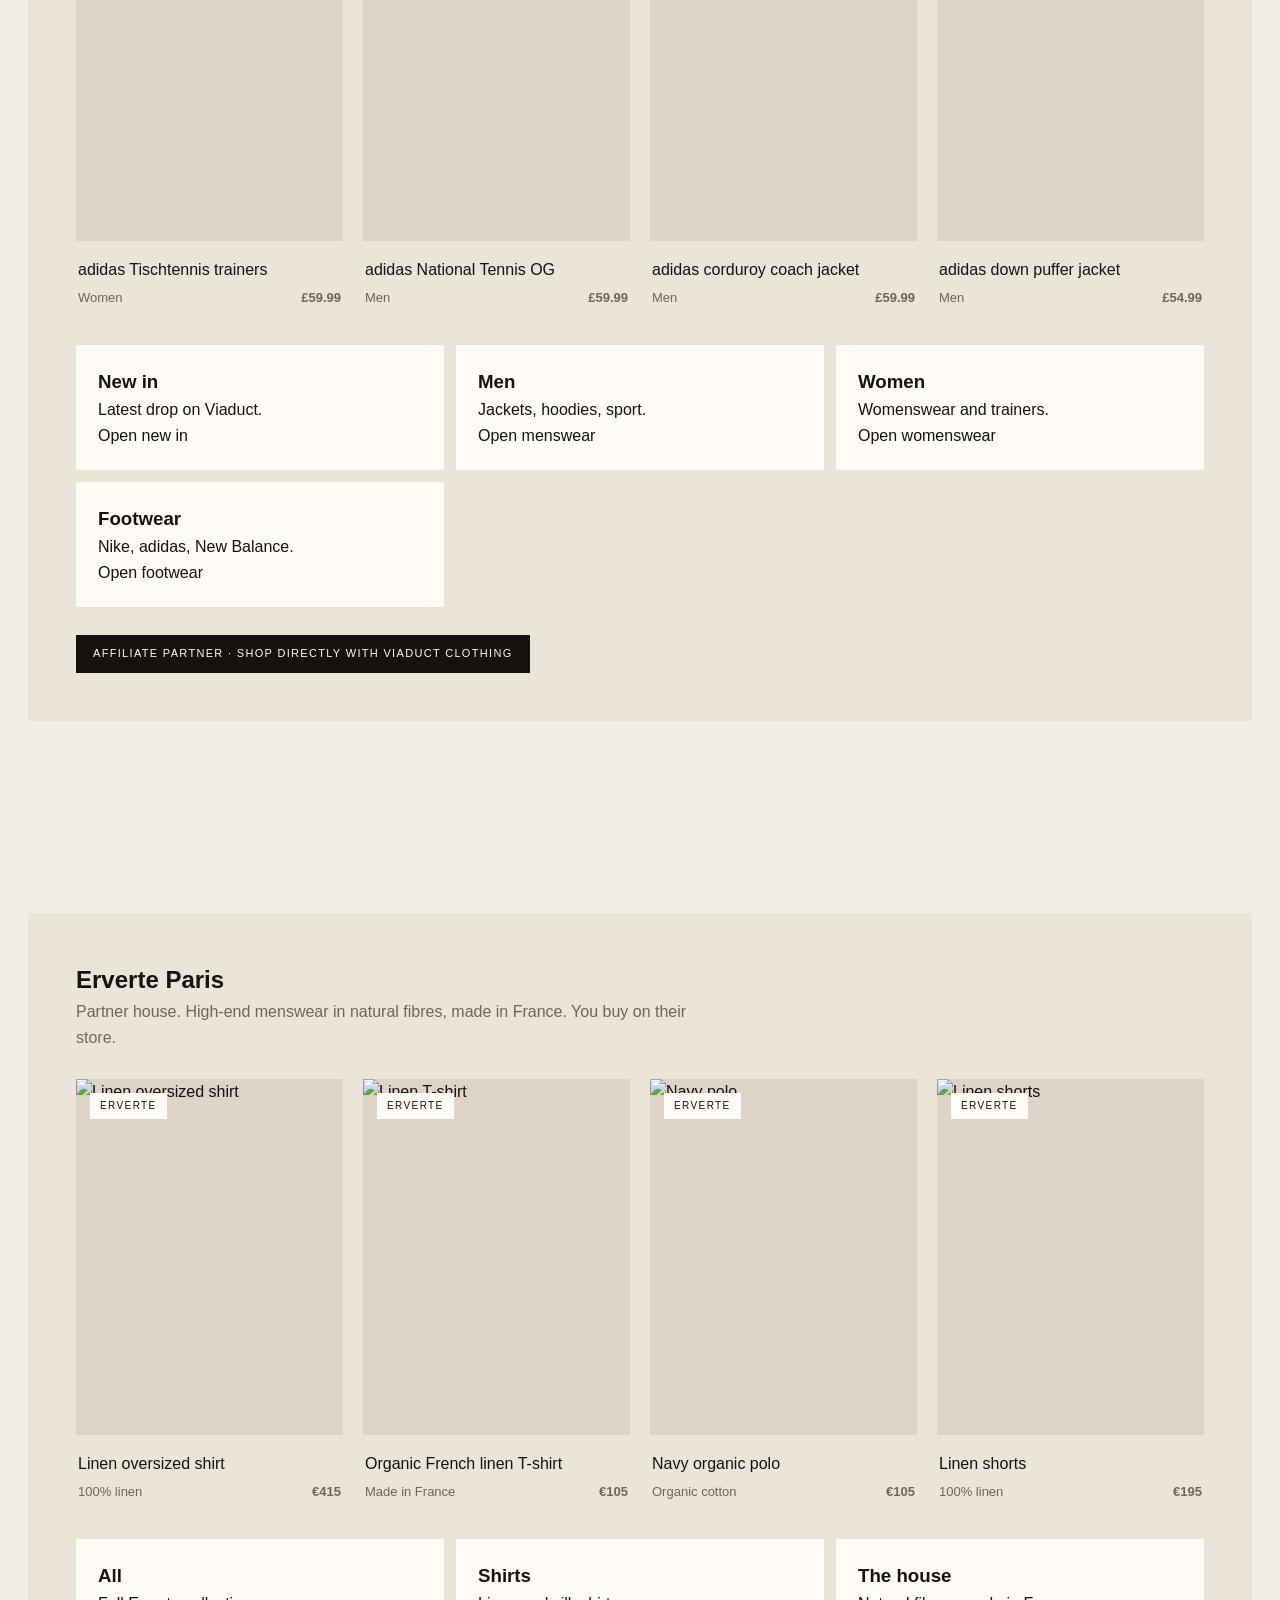
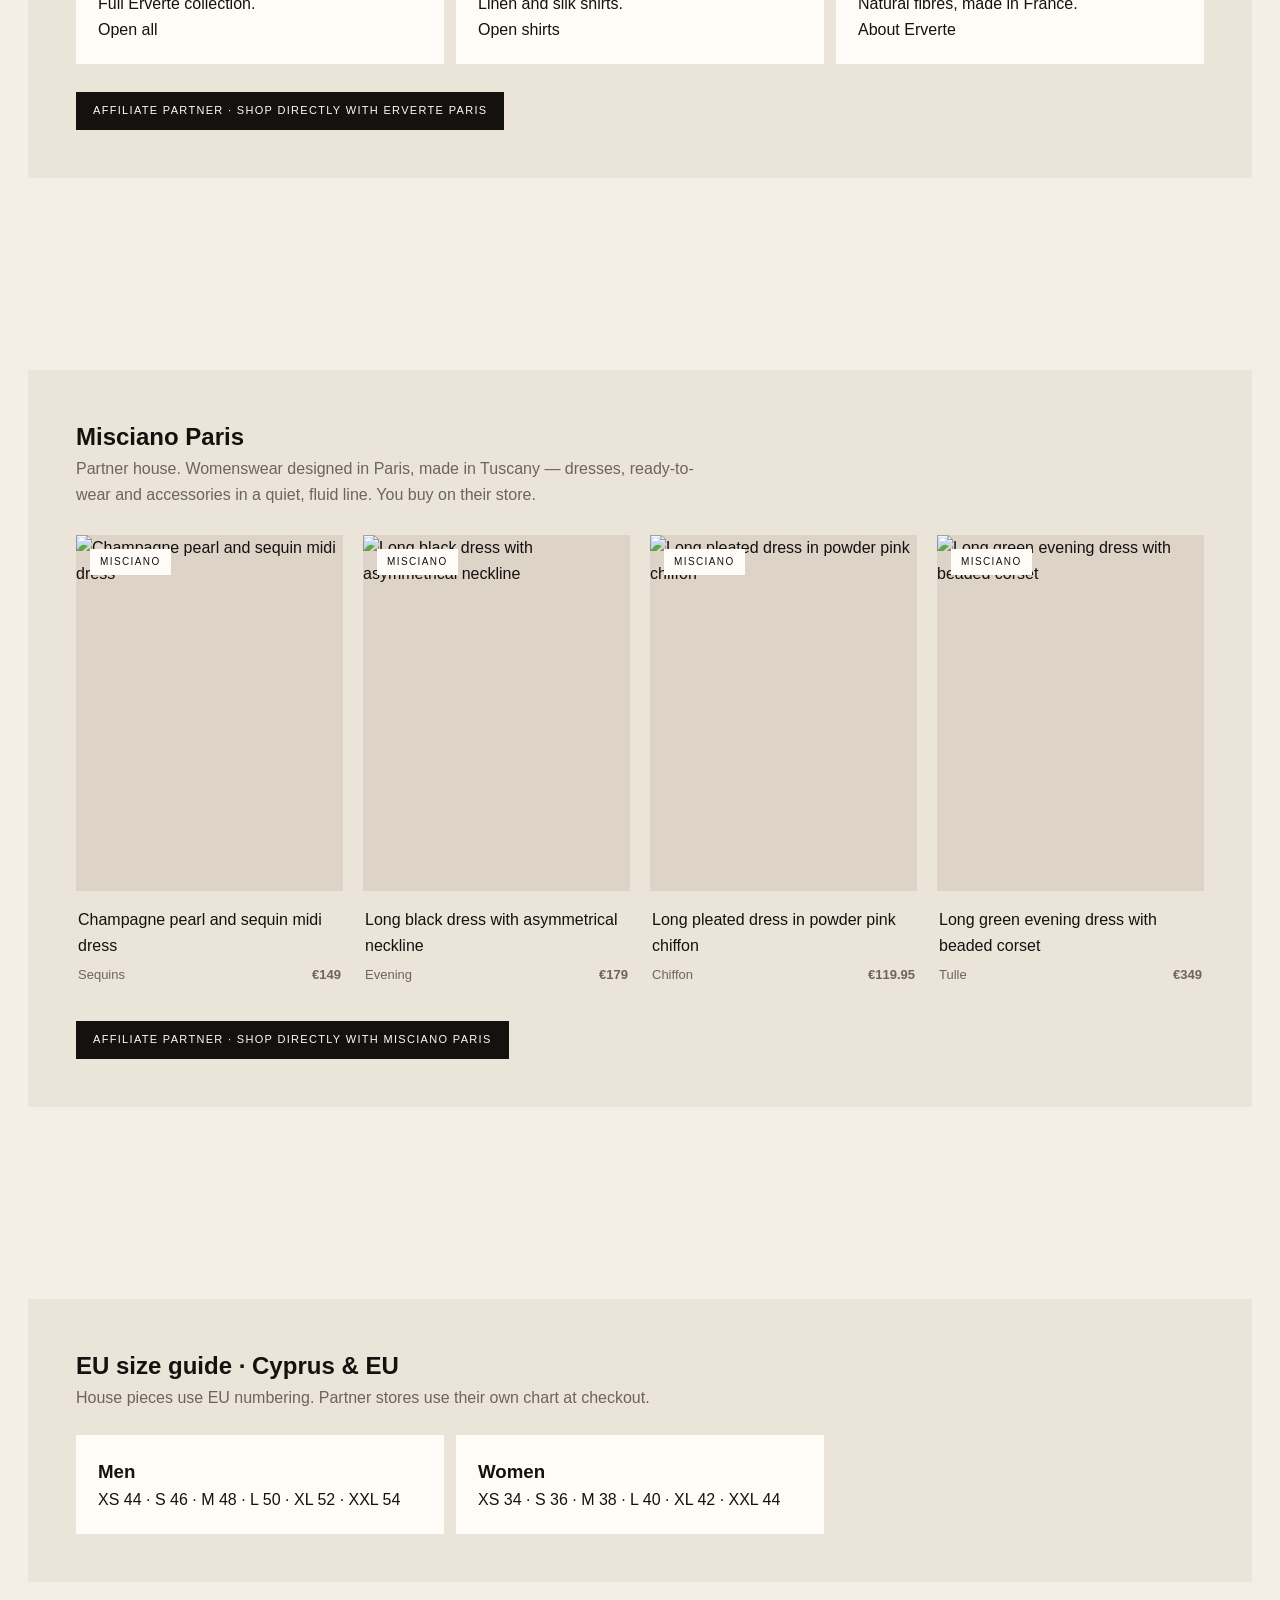
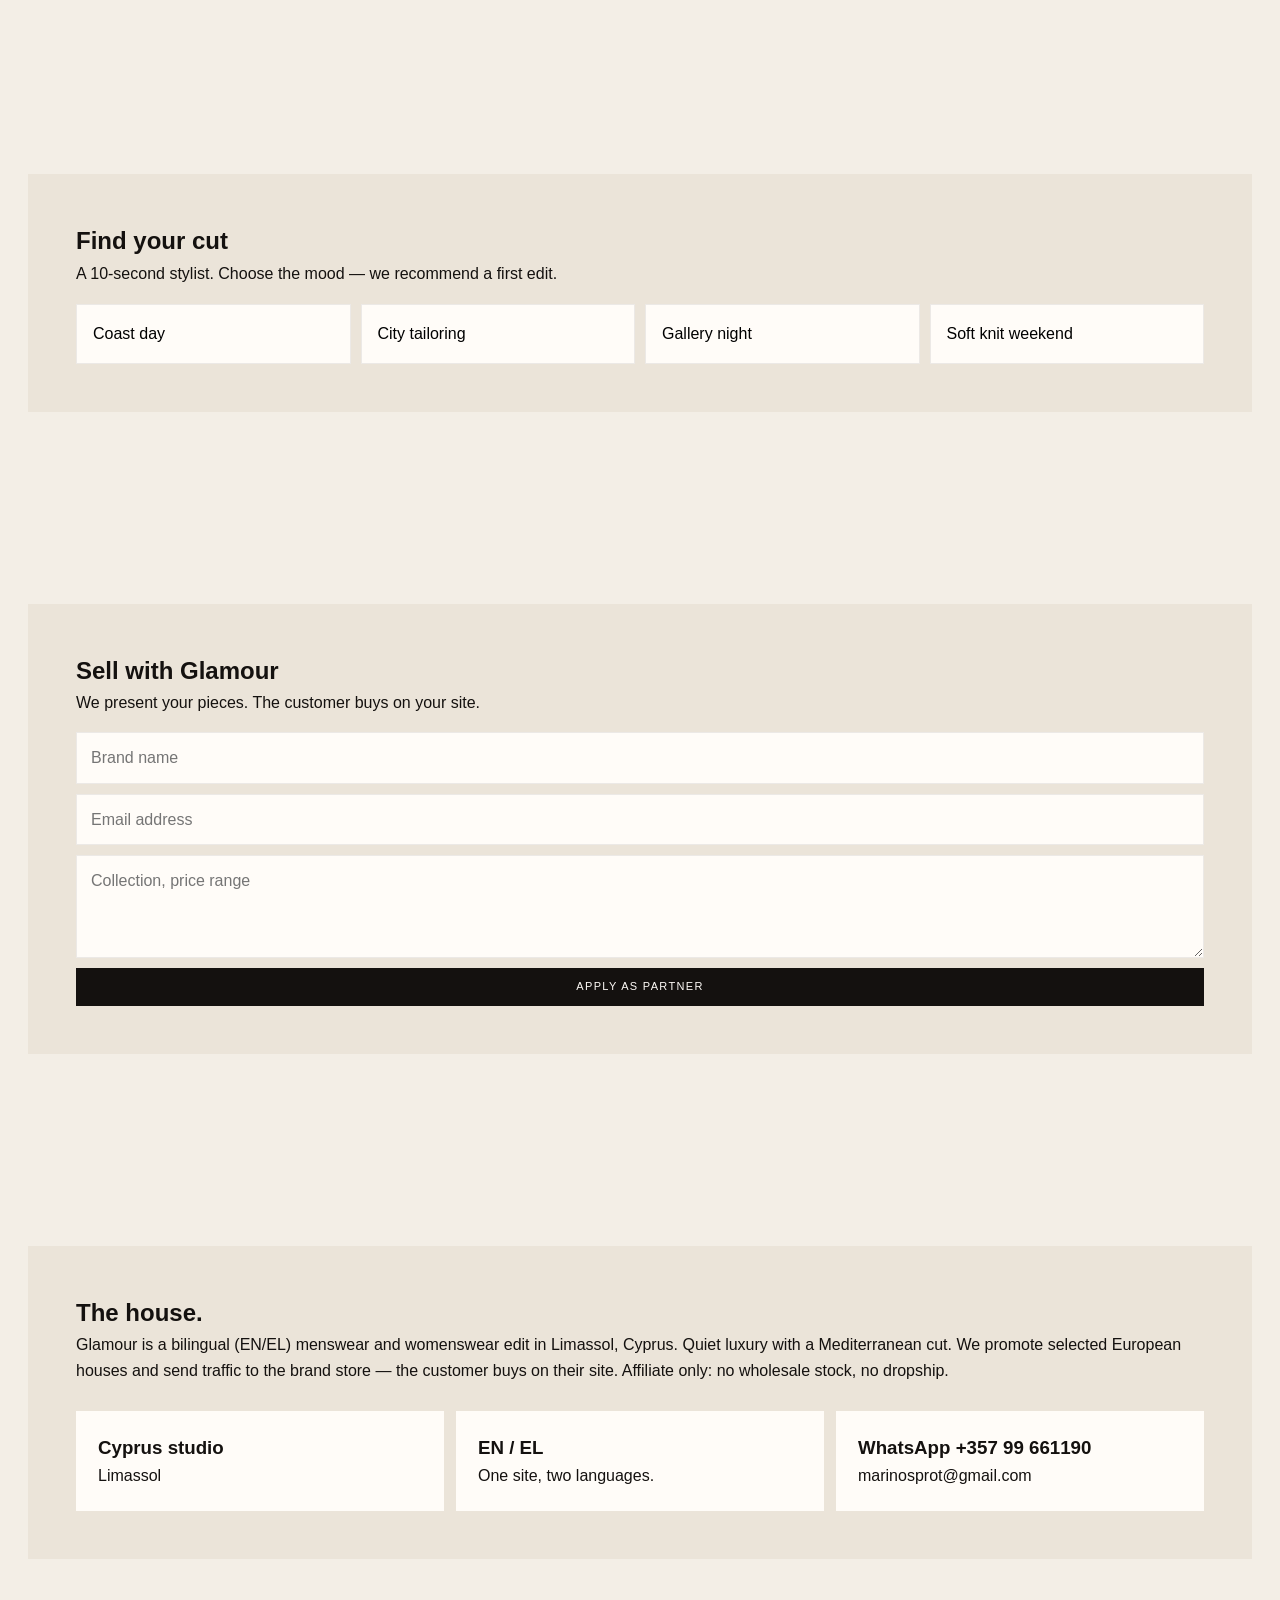
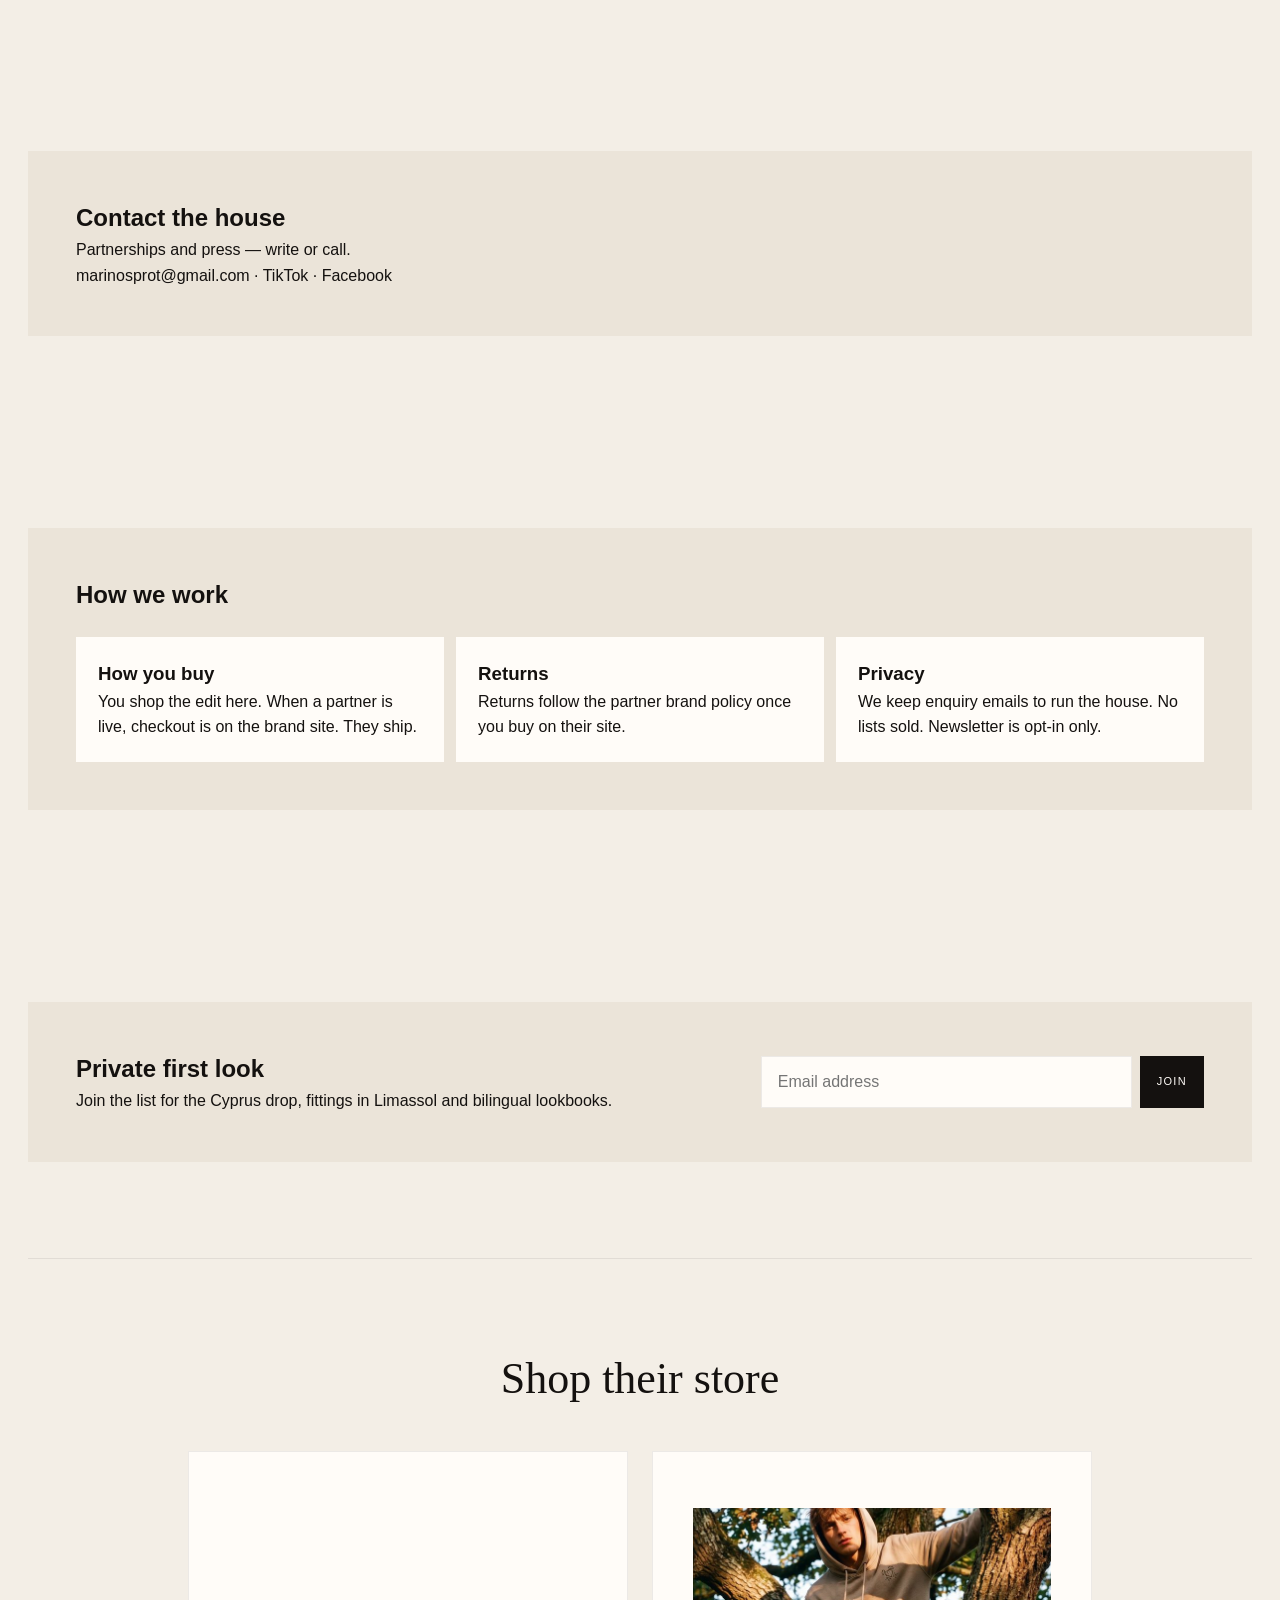
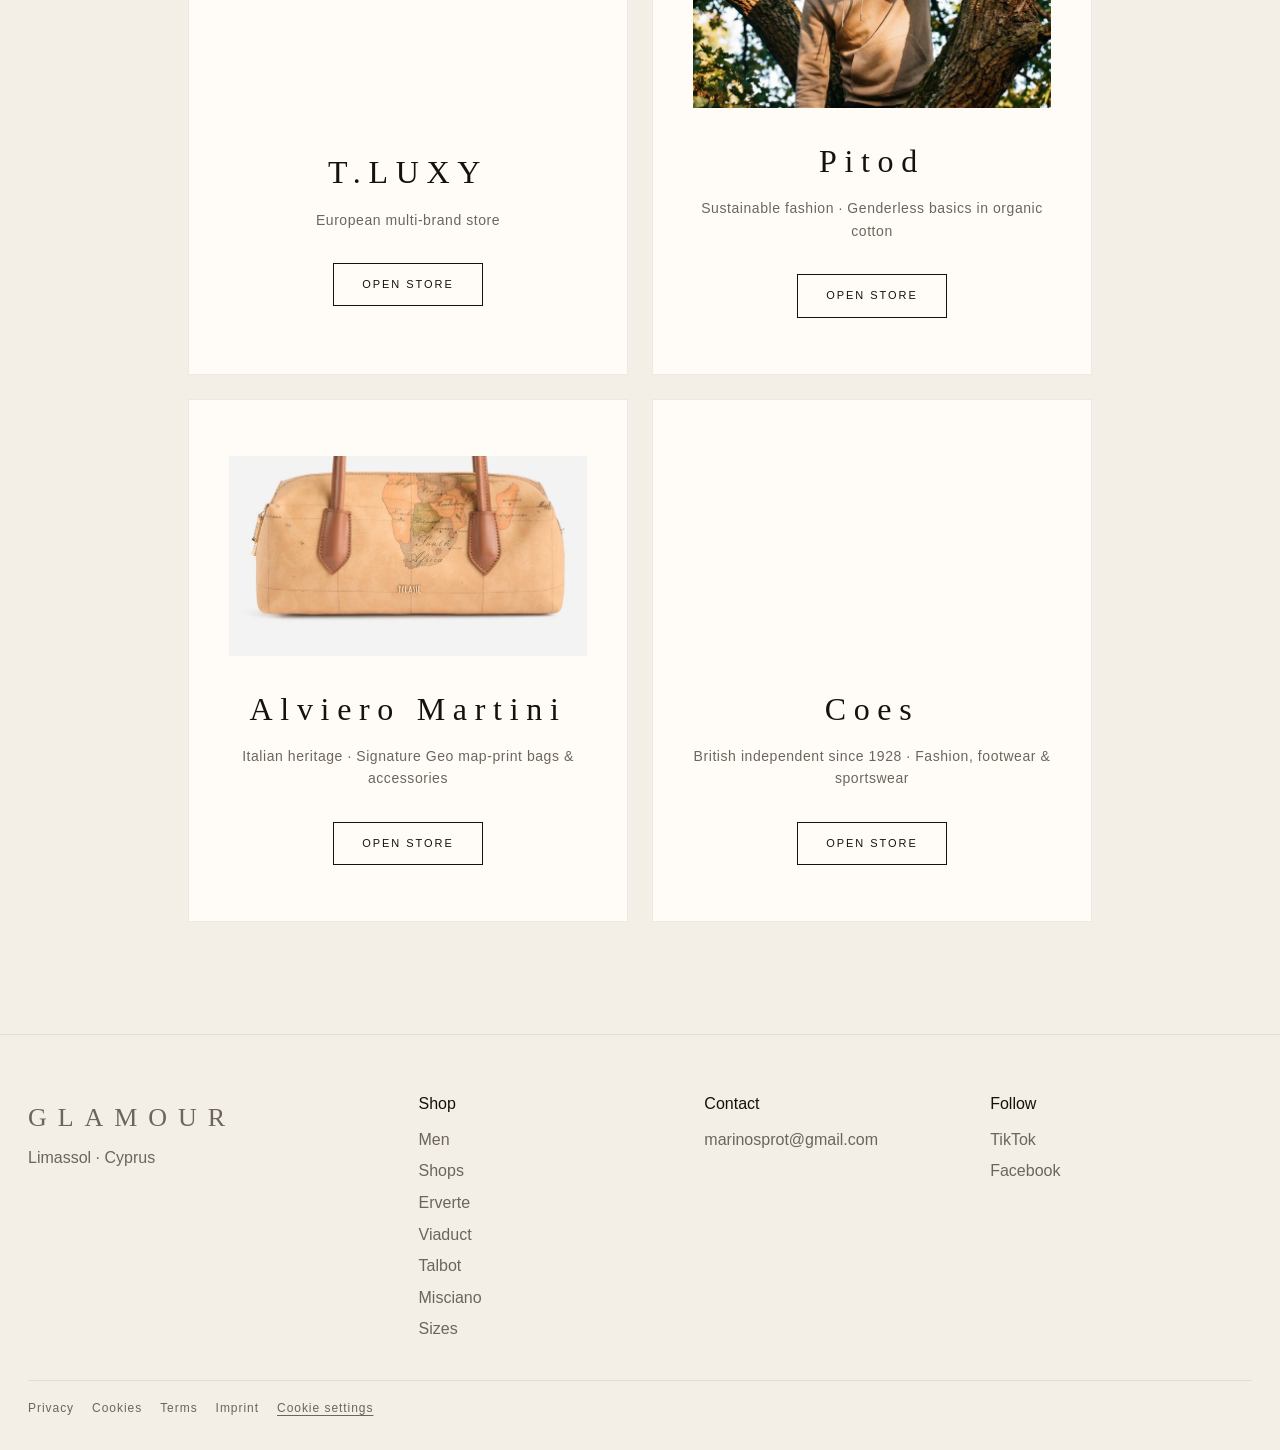
==== commit 109e8fa8: "Cookie fix: Google Fonts and the 2 Awin cshow banner images (T.LUXY 74768, Coes 30645) now load only" ====
--- a/index.html
+++ b/index.html
@@ -15,9 +15,6 @@
   <meta property="og:locale" content="en_GB">
   <meta property="og:locale:alternate" content="el_GR">
   <meta name="twitter:card" content="summary">
-  <link rel="preconnect" href="https://fonts.googleapis.com">
-  <link rel="preconnect" href="https://fonts.gstatic.com" crossorigin>
-  <link href="https://fonts.googleapis.com/css2?family=Cormorant+Garamond:wght@500;600&family=Outfit:wght@300;400;500;600&display=swap" rel="stylesheet">
   <link rel="stylesheet" href="css/styles.css">
   <link rel="stylesheet" href="css/lookbook.css">
   <link rel="stylesheet" href="css/look.css">
@@ -450,7 +447,7 @@
       </div>
       <div class="store-grid">
       <article class="store-card store-card--tluxy">
-        <a class="store-card-img-link" href="https://www.awin1.com/cread.php?s=3637513&amp;v=74768&amp;q=490366&amp;r=3068705" target="_blank" rel="sponsored noopener"><img class="store-card-img store-card-img--banner store-card-img--small" src="https://www.awin1.com/cshow.php?s=3637513&amp;v=74768&amp;q=490366&amp;r=3068705" alt="T.LUXY logo" data-i-alt="tluxyAlt" loading="lazy" width="168" height="168"></a>
+        <a class="store-card-img-link" href="https://www.awin1.com/cread.php?s=3637513&amp;v=74768&amp;q=490366&amp;r=3068705" target="_blank" rel="sponsored noopener"><img class="store-card-img store-card-img--banner store-card-img--small" data-consent-img="affiliate" data-src="https://www.awin1.com/cshow.php?s=3637513&amp;v=74768&amp;q=490366&amp;r=3068705" alt="T.LUXY logo" data-i-alt="tluxyAlt" loading="lazy" width="168" height="168"></a>
         <h3>T.LUXY</h3>
         <p data-i="tluxyText">European multi-brand store</p>
         <a class="store-btn" href="https://www.awin1.com/cread.php?awinmid=74768&amp;awinaffid=3068705" target="_blank" rel="sponsored noopener" data-i="openStore">Open store</a>
@@ -468,7 +465,7 @@
         <a class="store-btn" href="https://www.awin1.com/cread.php?awinmid=20346&amp;awinaffid=3068705&amp;ued=https%3A%2F%2Fwww.alvieromartini.it%2F" target="_blank" rel="sponsored noopener" data-i="openStore">Open store</a>
       </article>
       <article class="store-card store-card--coes">
-        <a class="store-card-img-link" href="https://www.awin1.com/cread.php?s=4672942&amp;v=30645&amp;q=438965&amp;r=3068705" target="_blank" rel="sponsored noopener"><img class="store-card-img store-card-img--banner" src="https://www.awin1.com/cshow.php?s=4672942&amp;v=30645&amp;q=438965&amp;r=3068705" alt="Coes – fashion, footwear &amp; sportswear" data-i-alt="coesAlt" loading="lazy" width="1230" height="600"></a>
+        <a class="store-card-img-link" href="https://www.awin1.com/cread.php?s=4672942&amp;v=30645&amp;q=438965&amp;r=3068705" target="_blank" rel="sponsored noopener"><img class="store-card-img store-card-img--banner" data-consent-img="affiliate" data-src="https://www.awin1.com/cshow.php?s=4672942&amp;v=30645&amp;q=438965&amp;r=3068705" alt="Coes – fashion, footwear &amp; sportswear" data-i-alt="coesAlt" loading="lazy" width="1230" height="600"></a>
         <h3>Coes</h3>
         <p data-i="coesText">British independent since 1928 · Fashion, footwear &amp; sportswear</p>
         <a class="store-btn" href="https://www.awin1.com/cread.php?awinmid=30645&amp;awinaffid=3068705&amp;ued=https%3A%2F%2Fwww.coes.co.uk%2F" target="_blank" rel="sponsored noopener" data-i="openStore">Open store</a>
--- a/css/gl-prefs.css
+++ b/css/gl-prefs.css
@@ -47,3 +47,6 @@
 .legal dt { color: var(--muted); }
 .legal .cta { margin-top: 14px; }
 @media (max-width: 640px) { .legal { padding: 40px 0 64px; } .legal dl { grid-template-columns: 1fr; gap: 2px; } .legal dd { margin-bottom: 12px; } }
+
+/* Awin banner images stay hidden (space reserved) until affiliate consent loads them */
+img[data-consent-img][data-src] { visibility: hidden; }
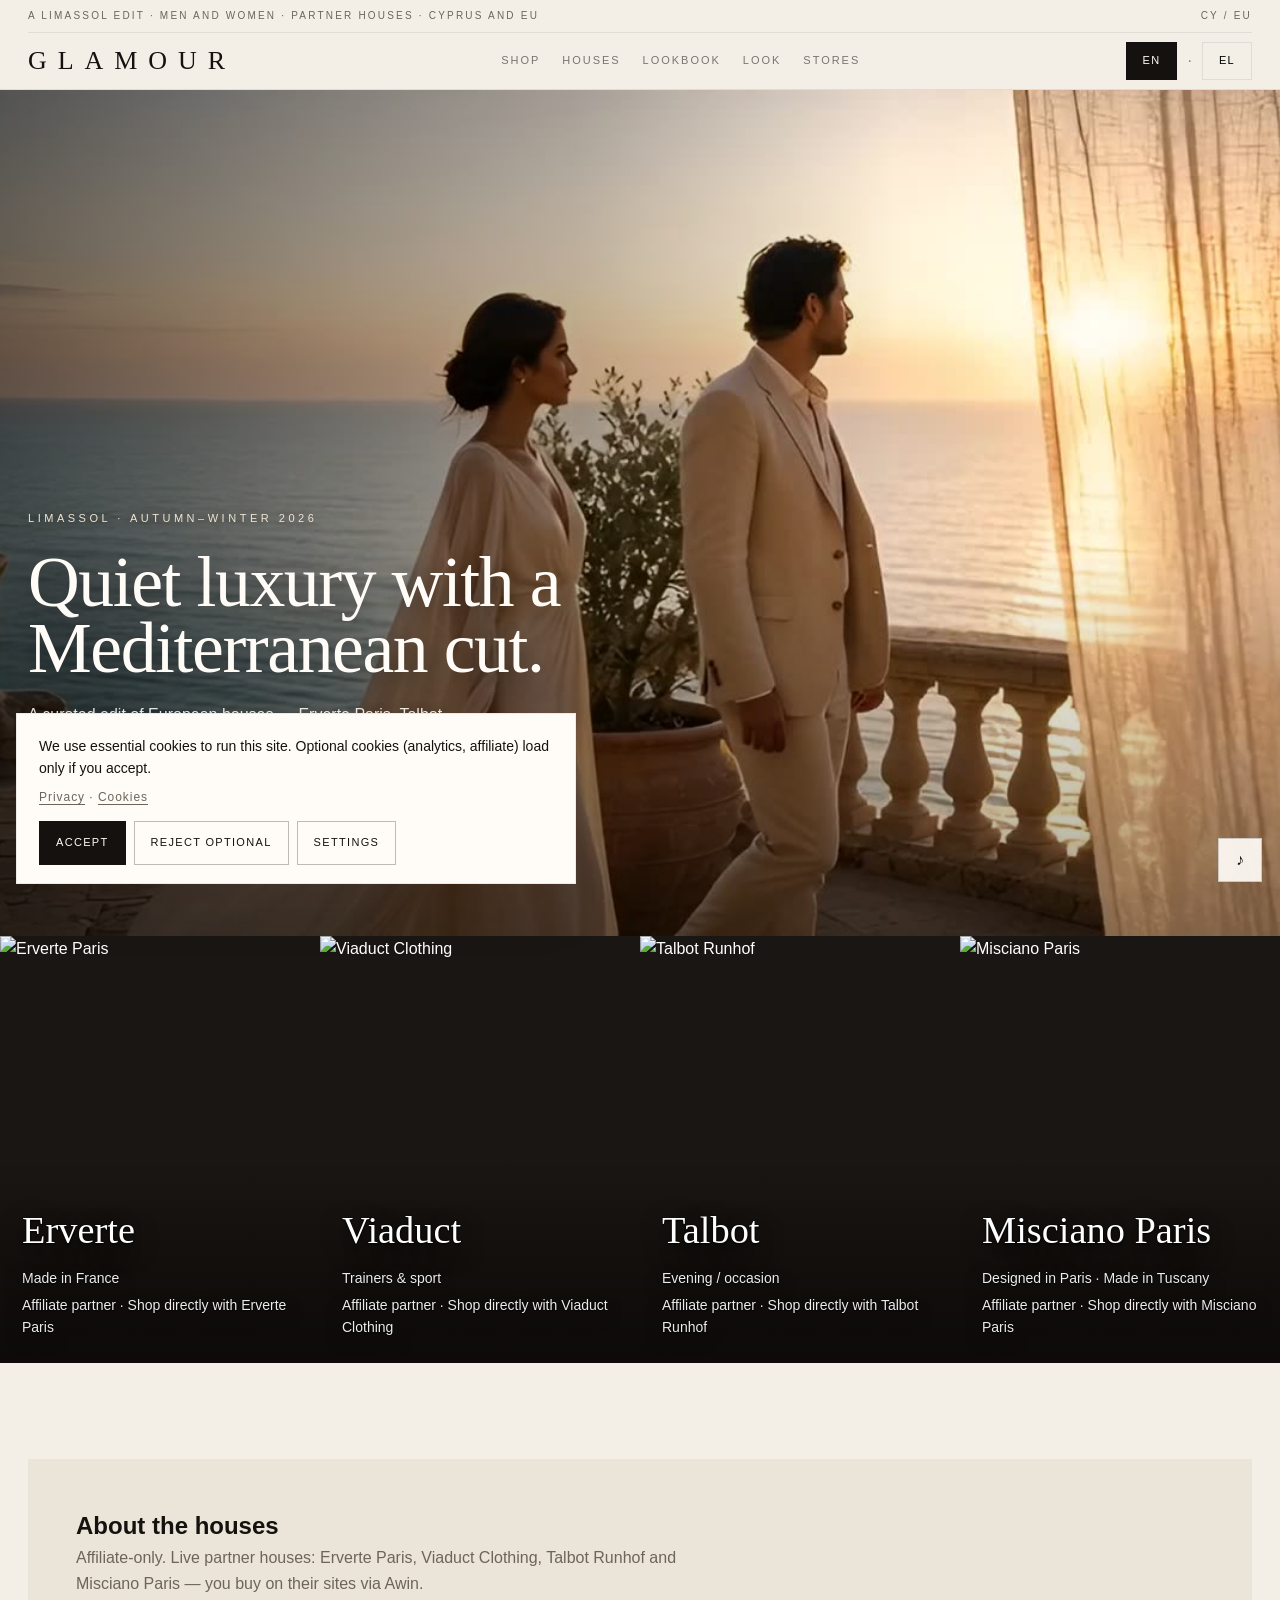
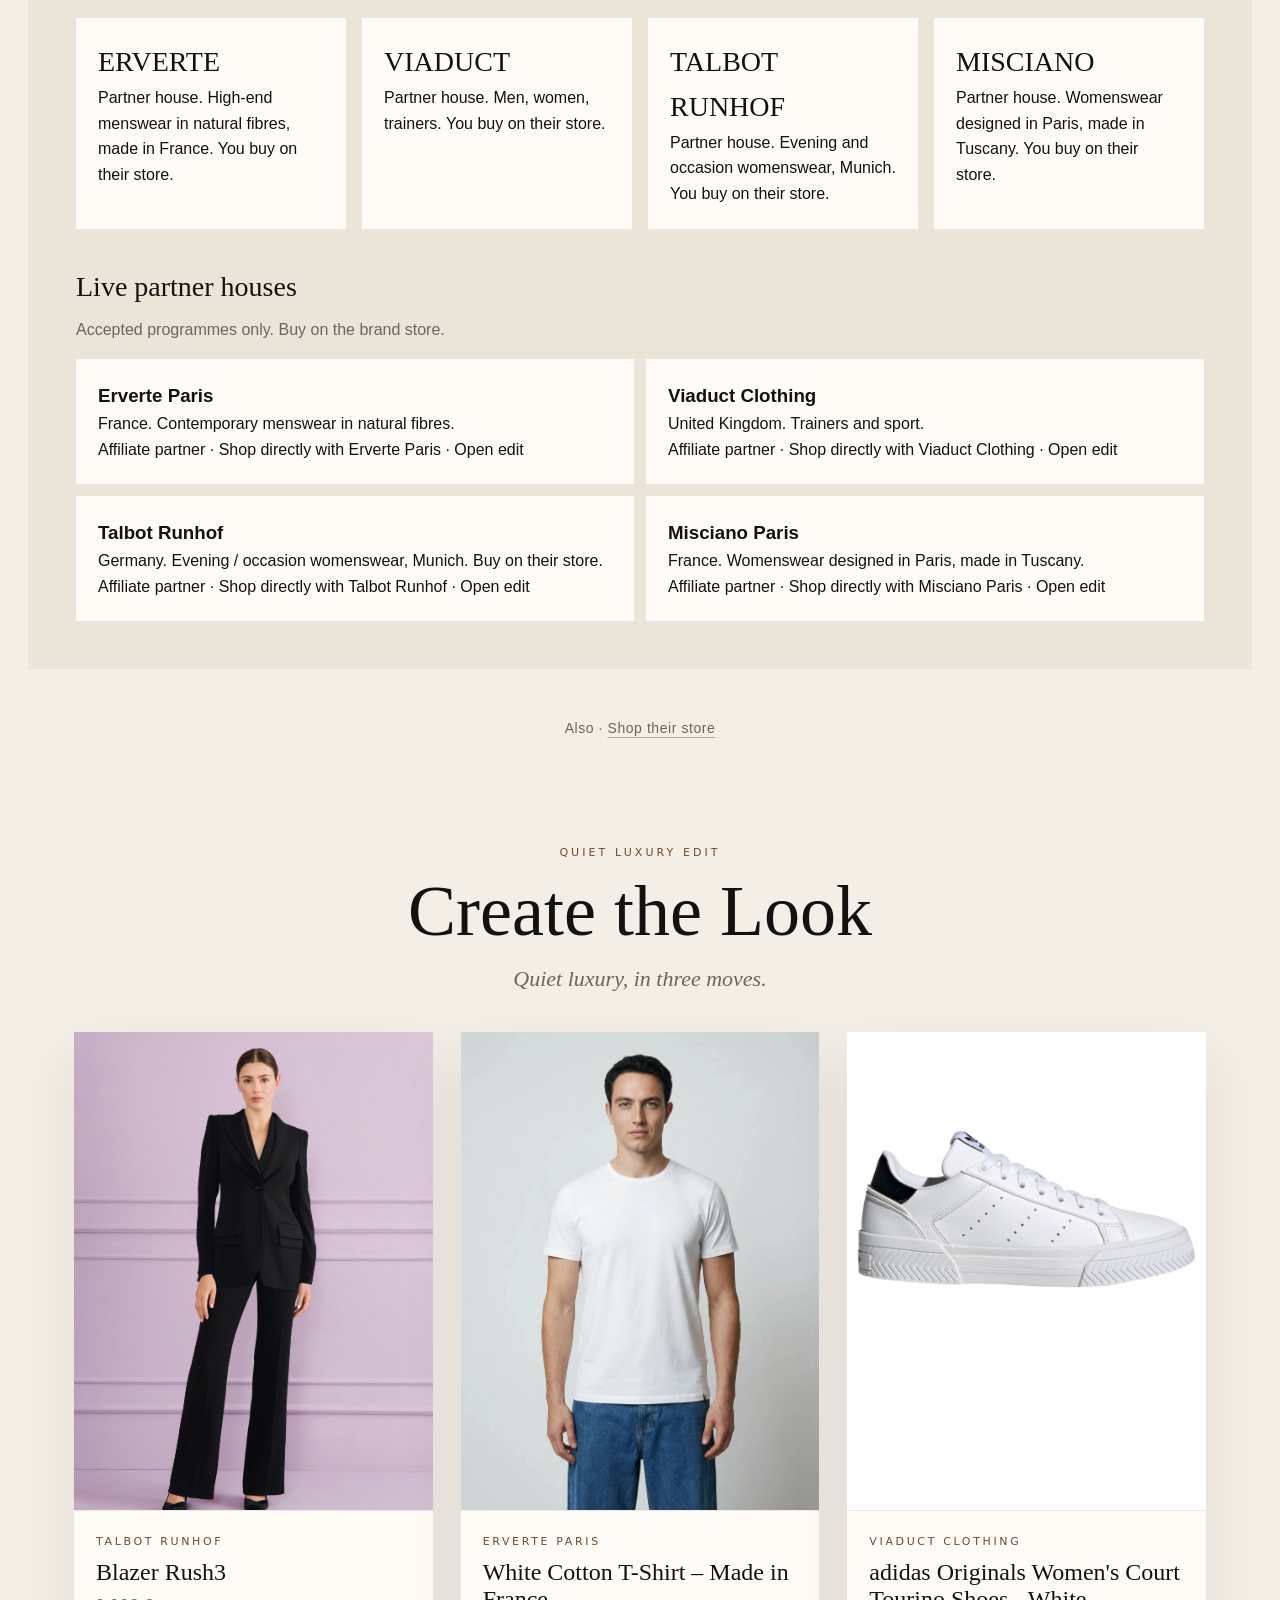
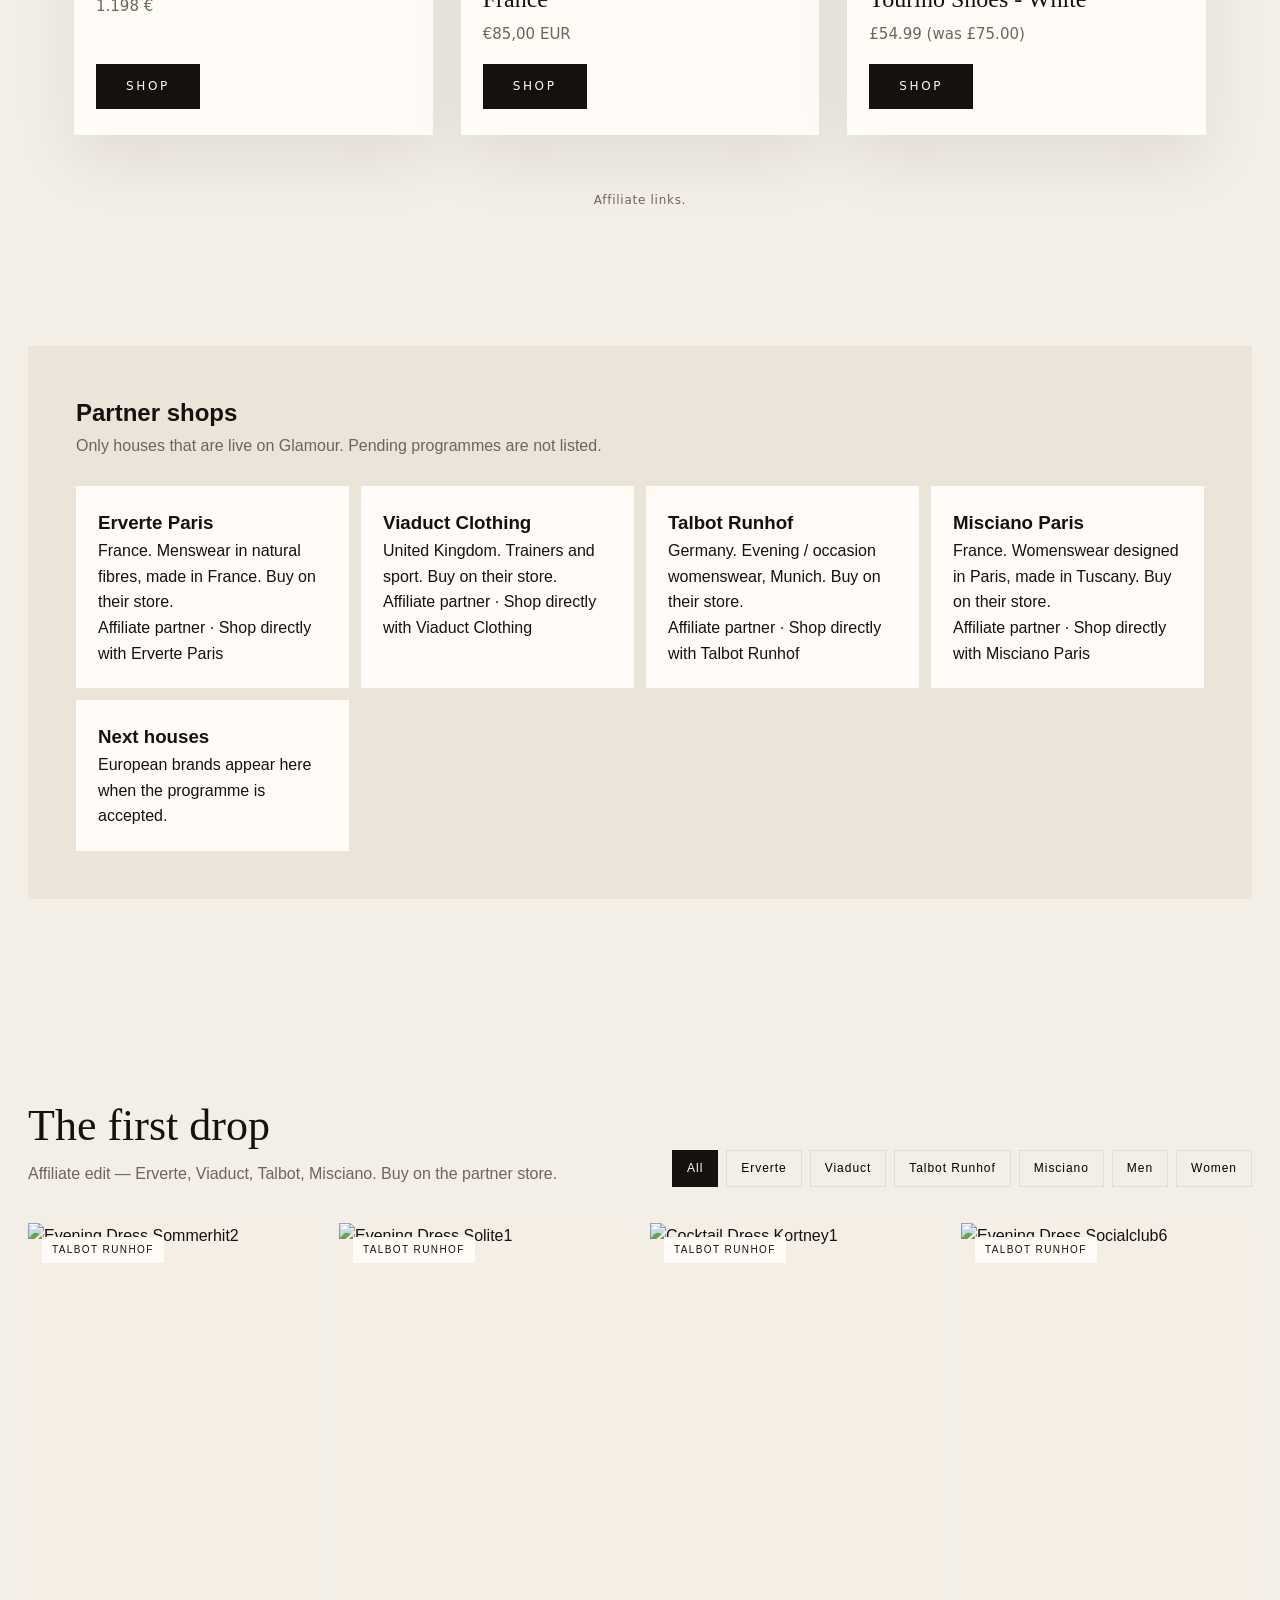
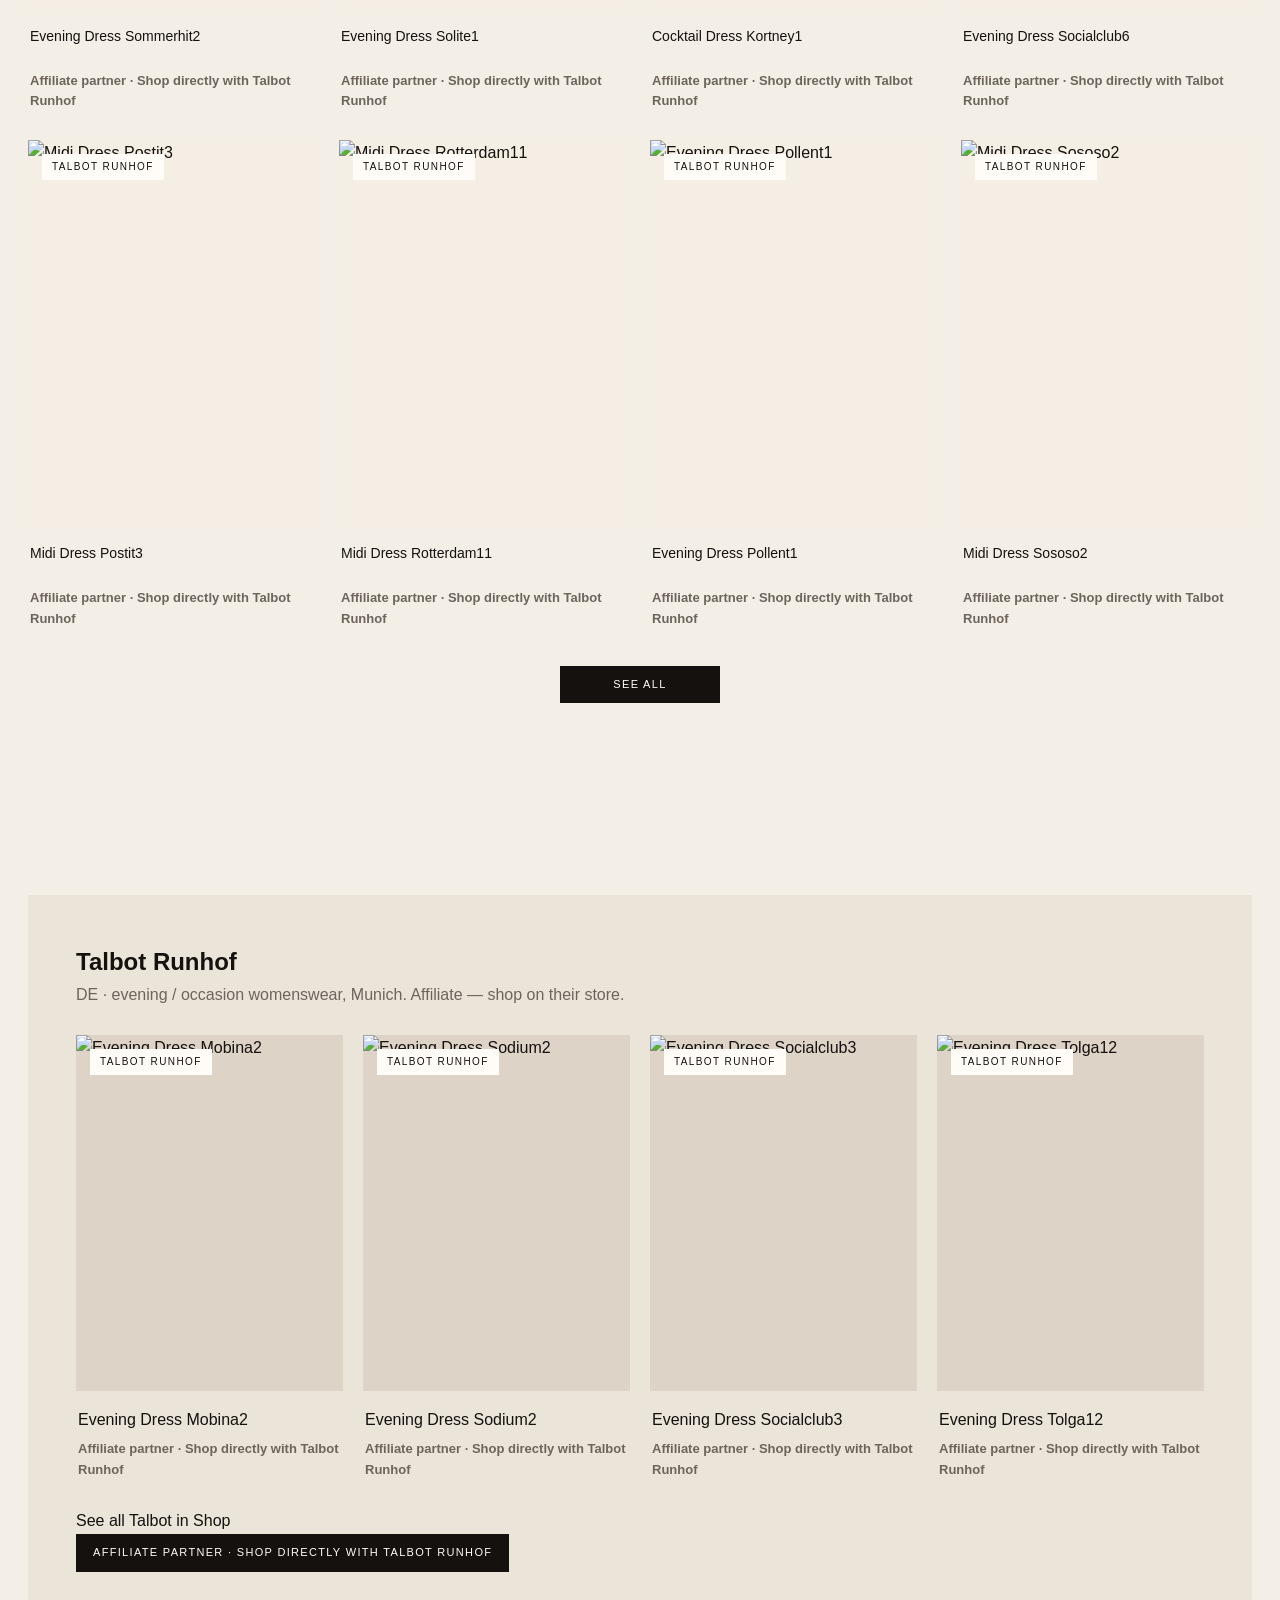
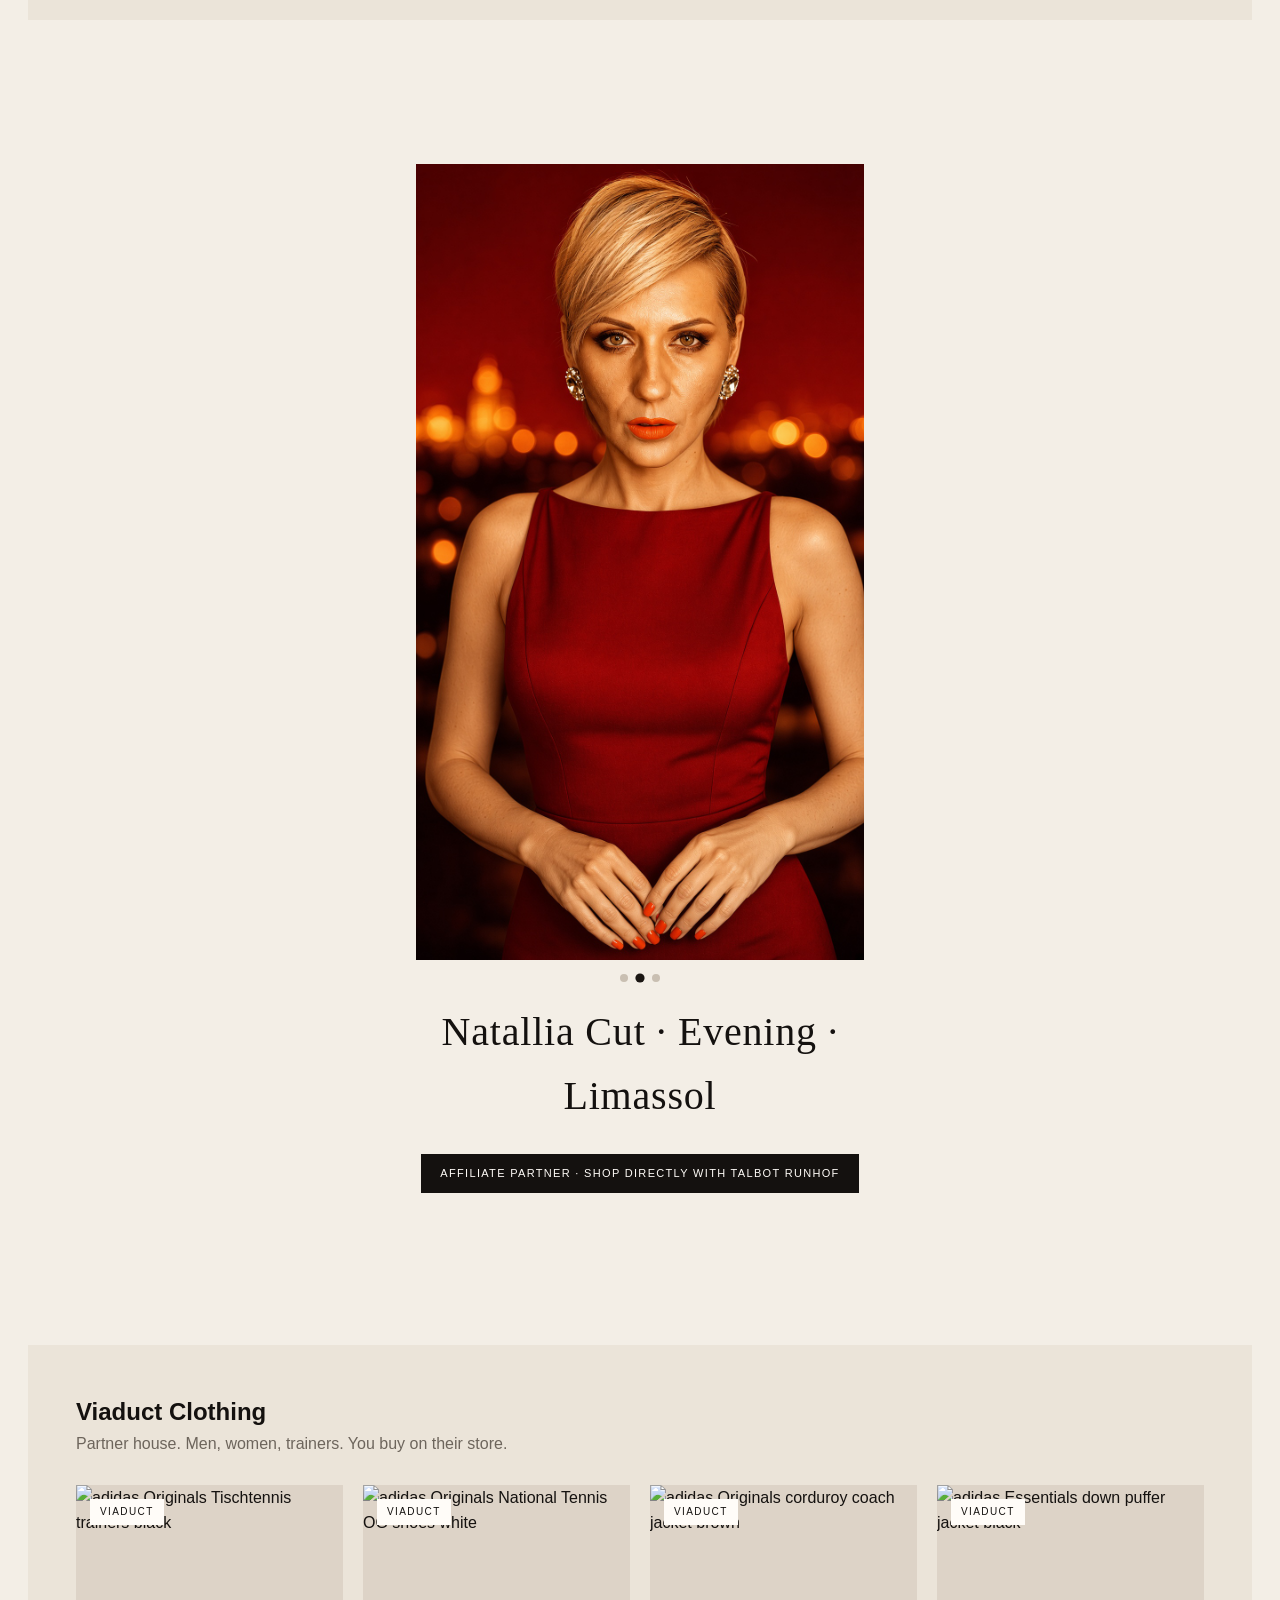
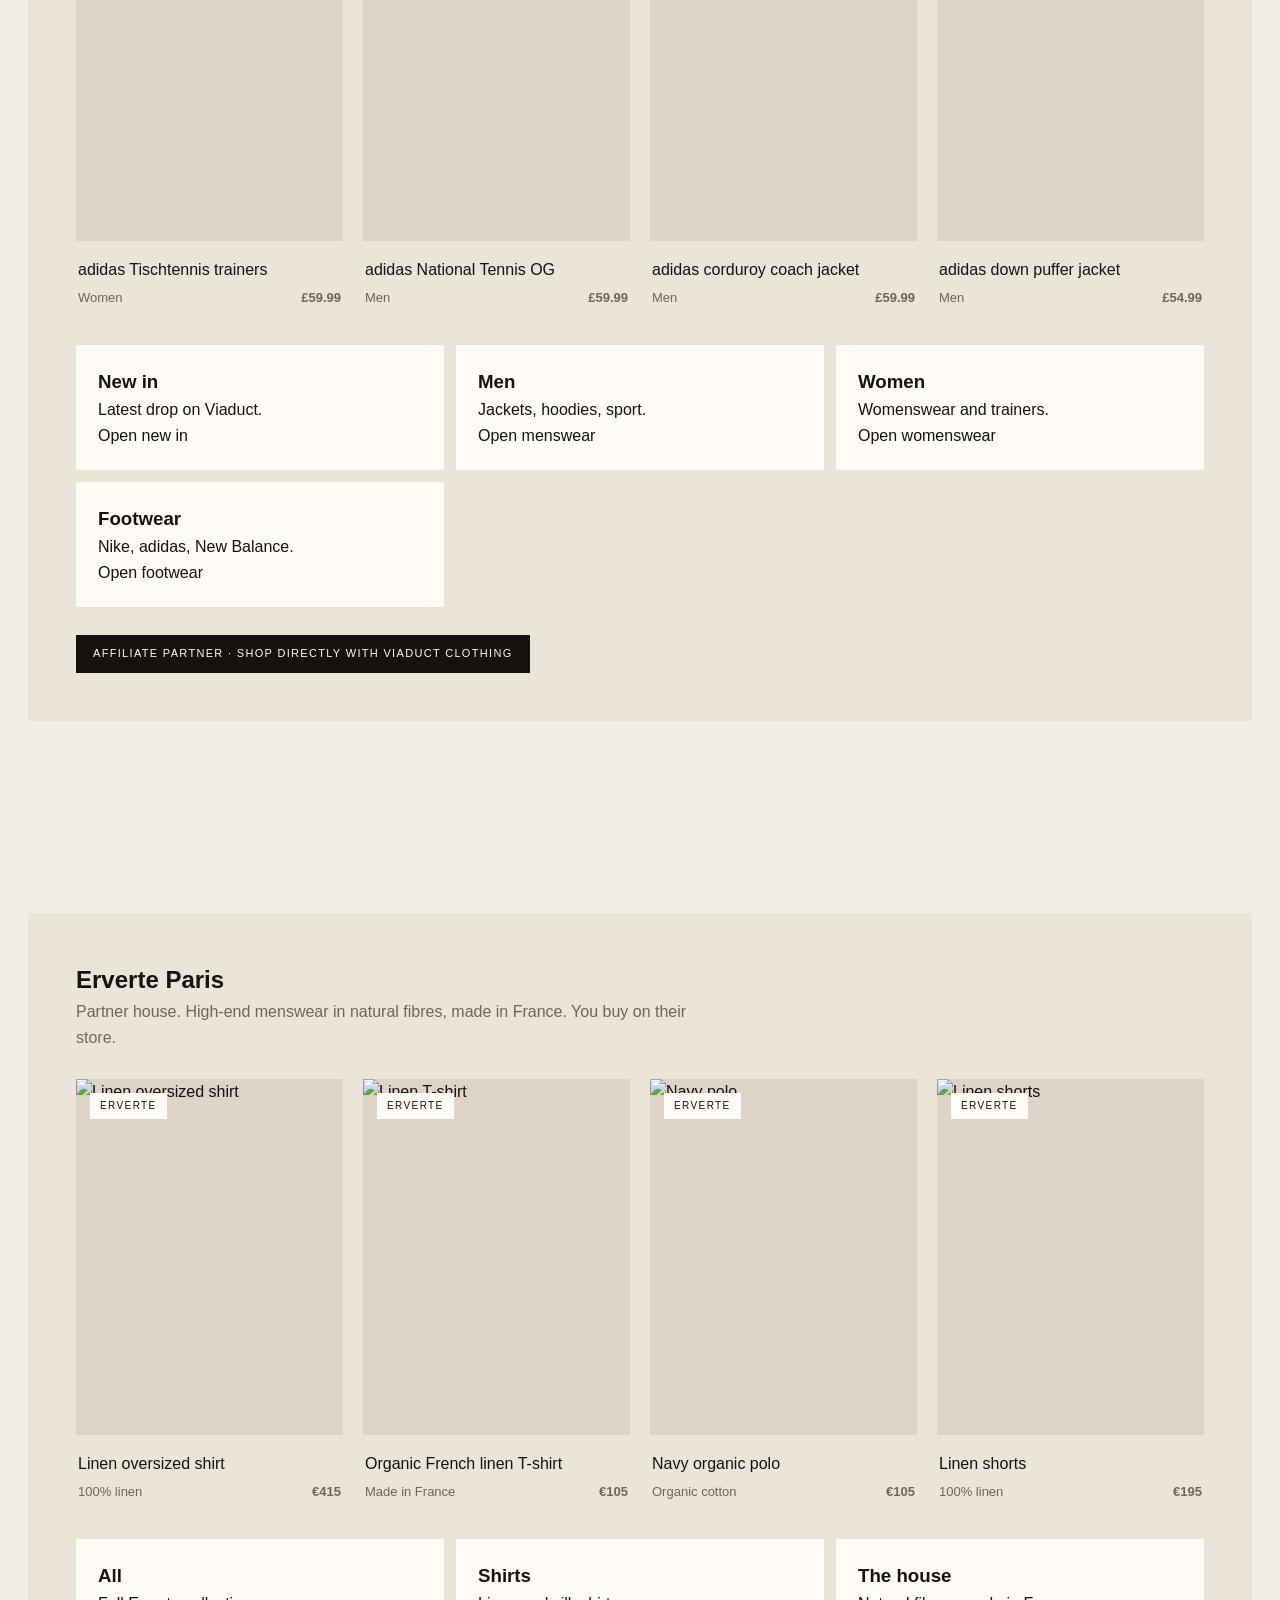
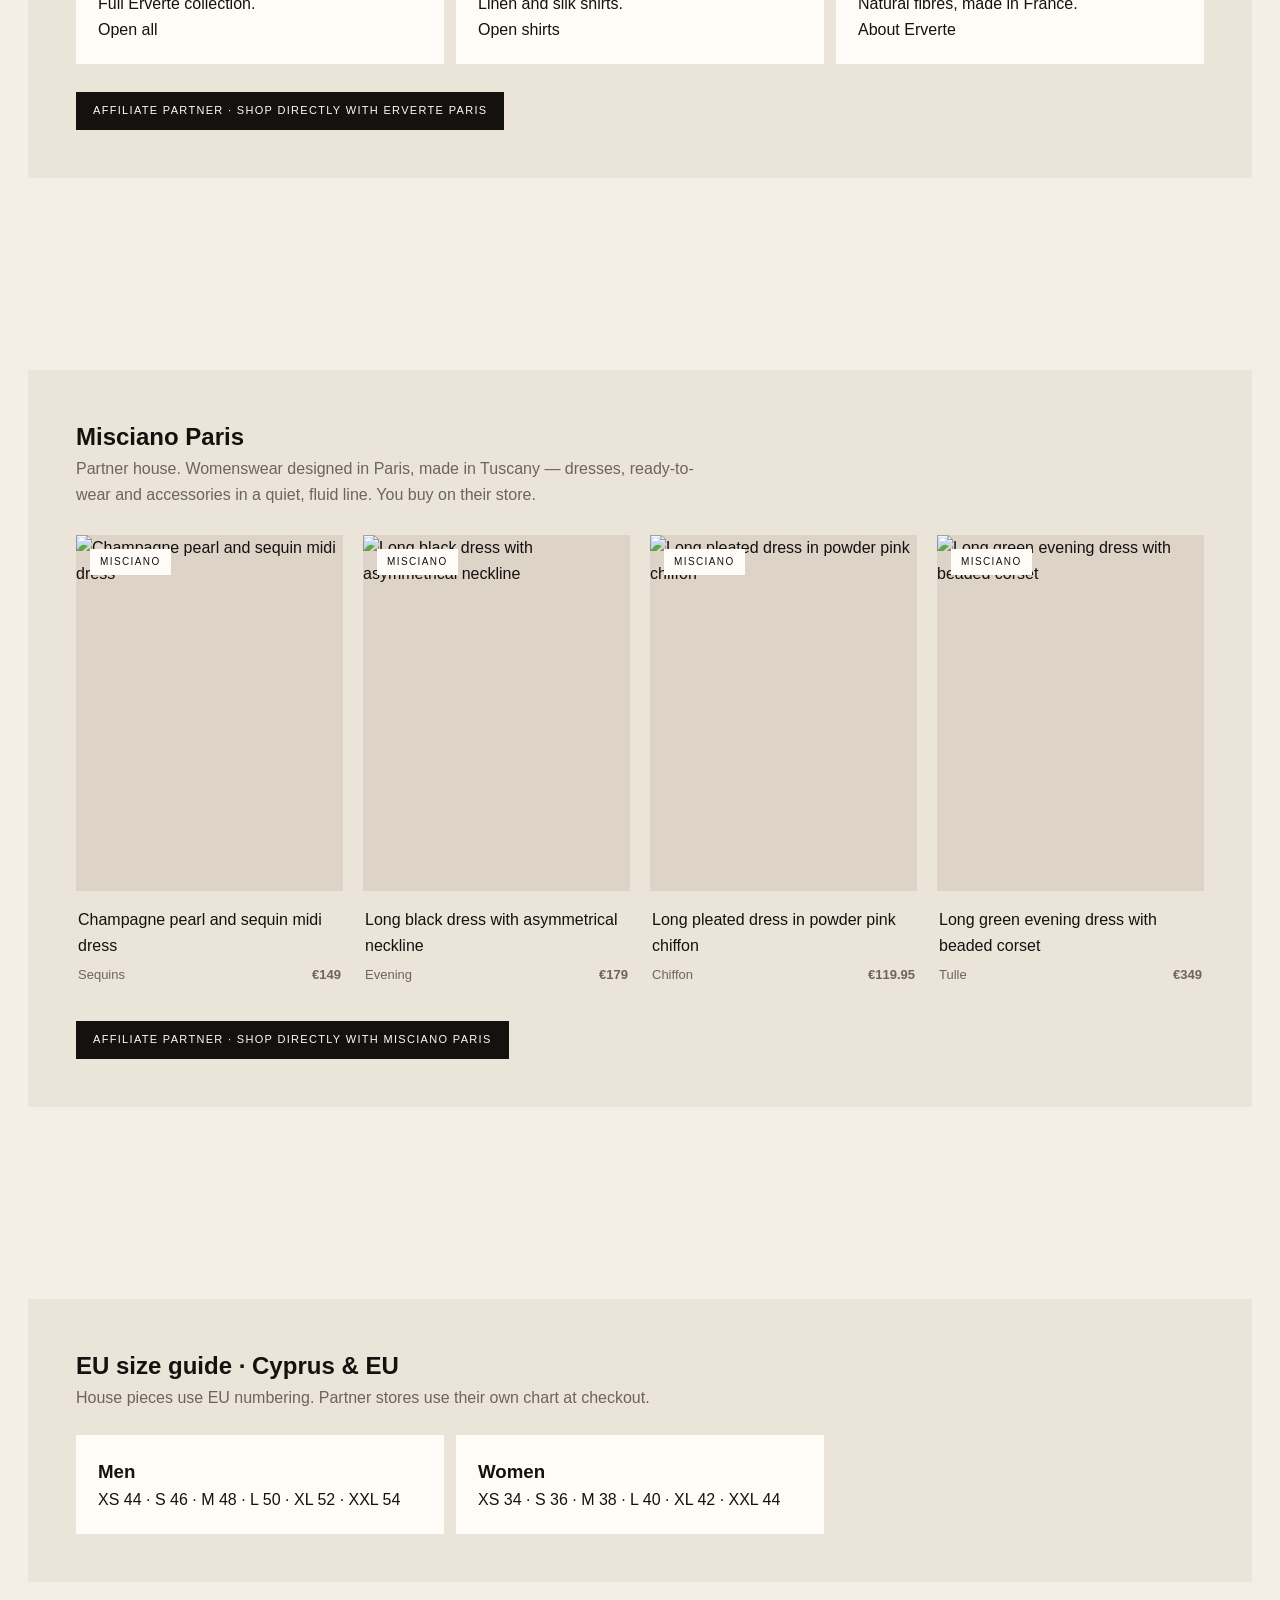
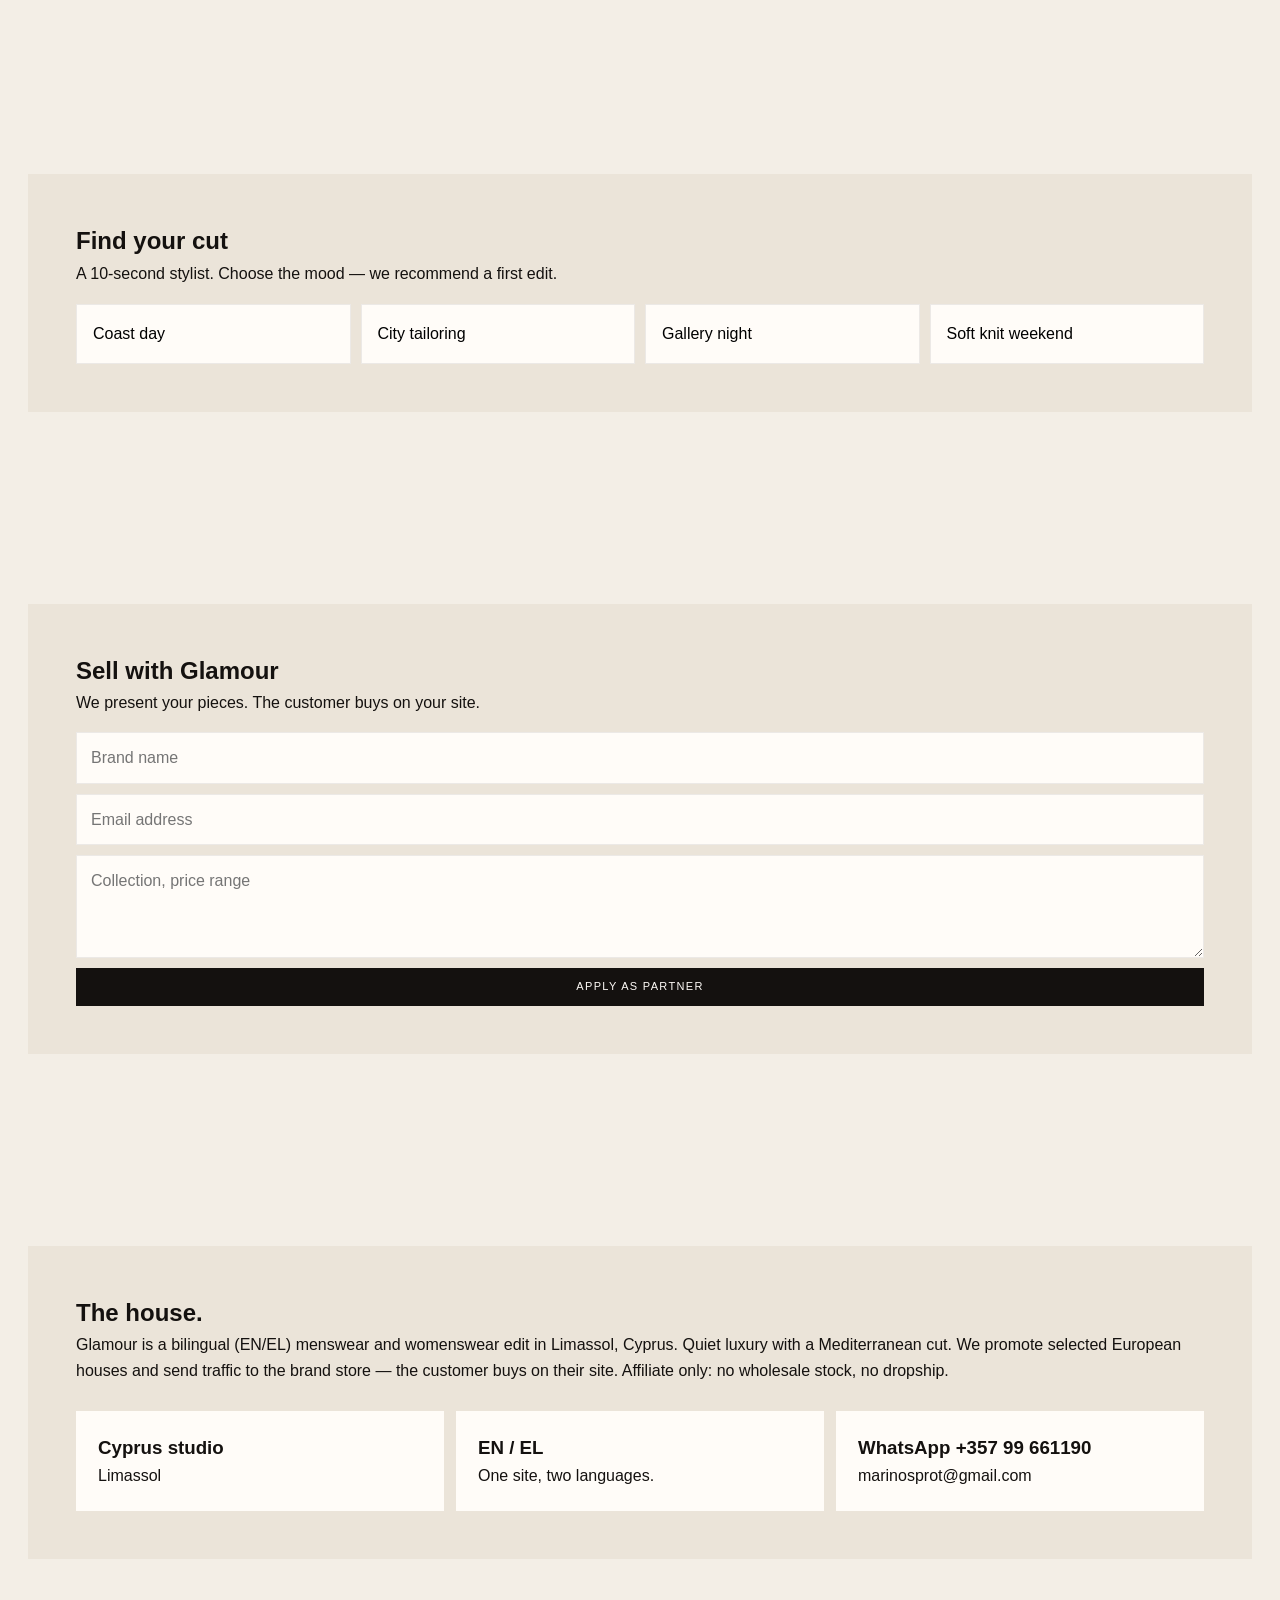
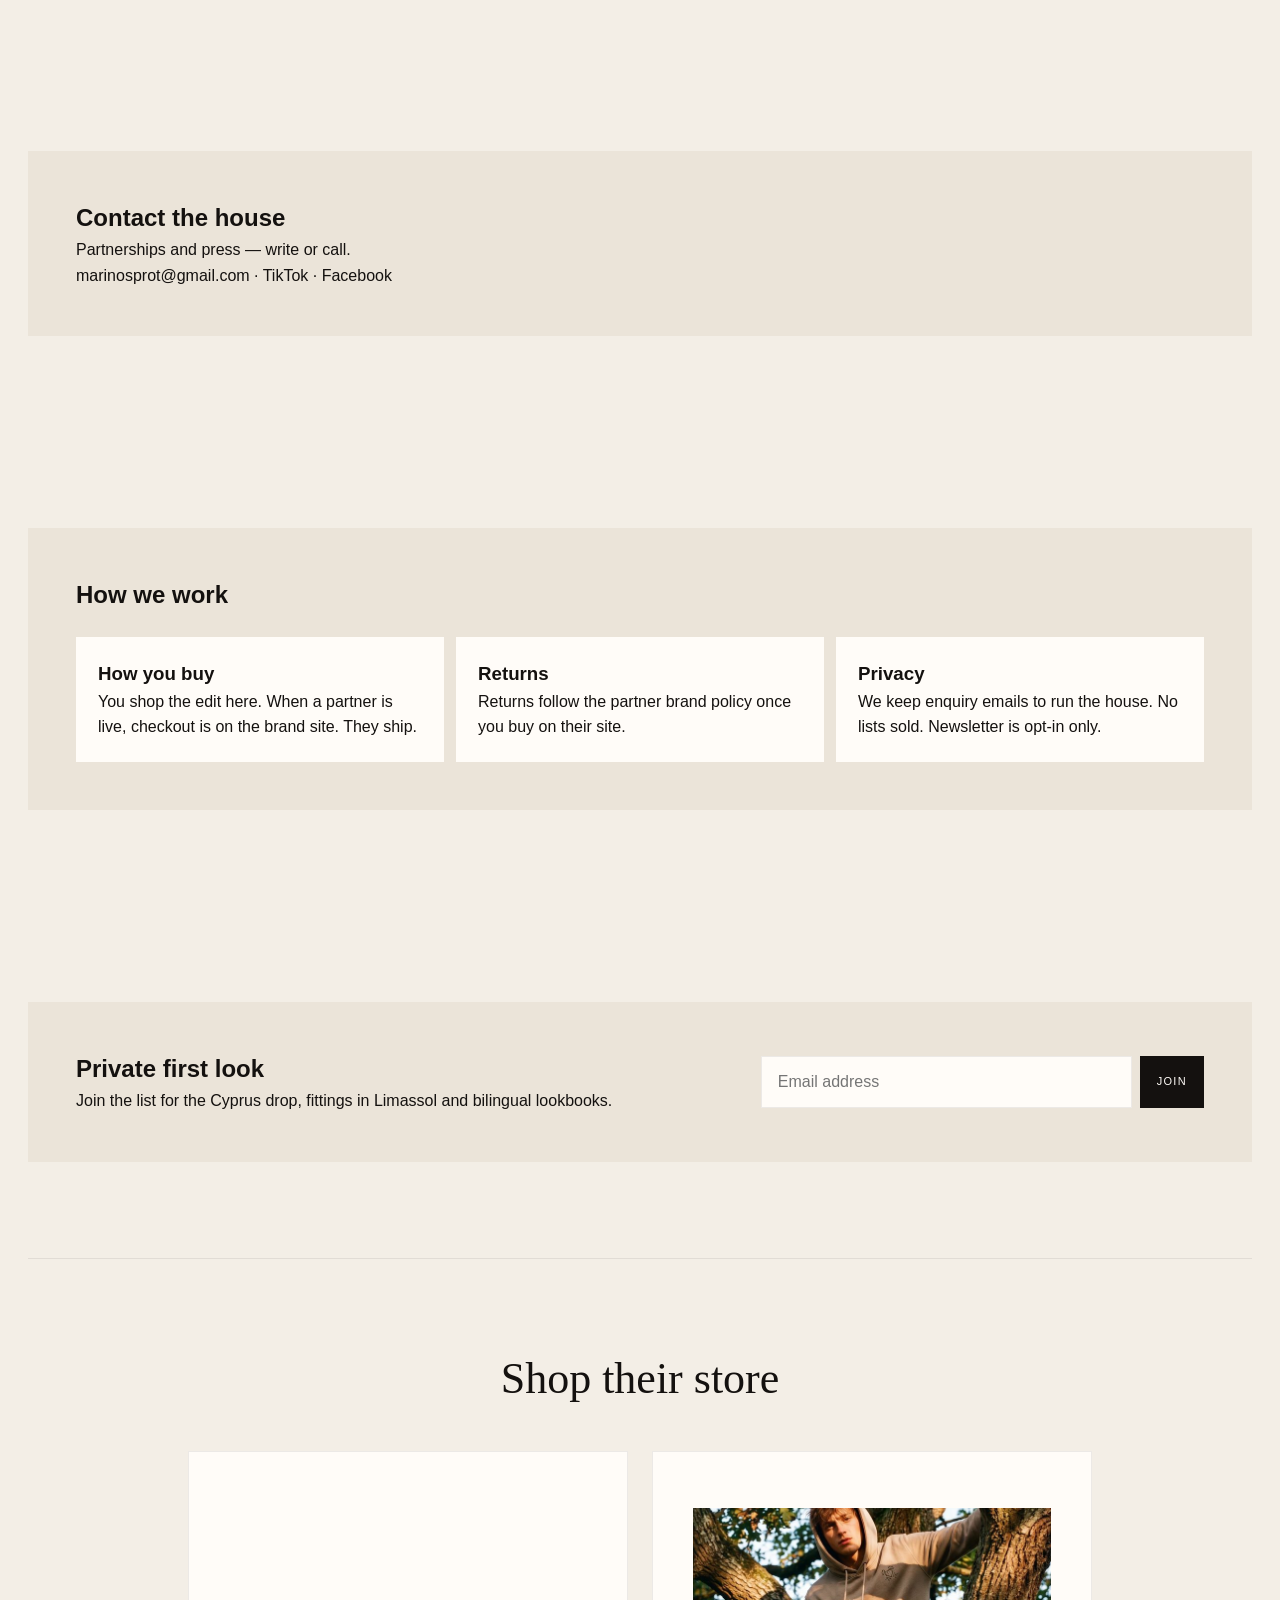
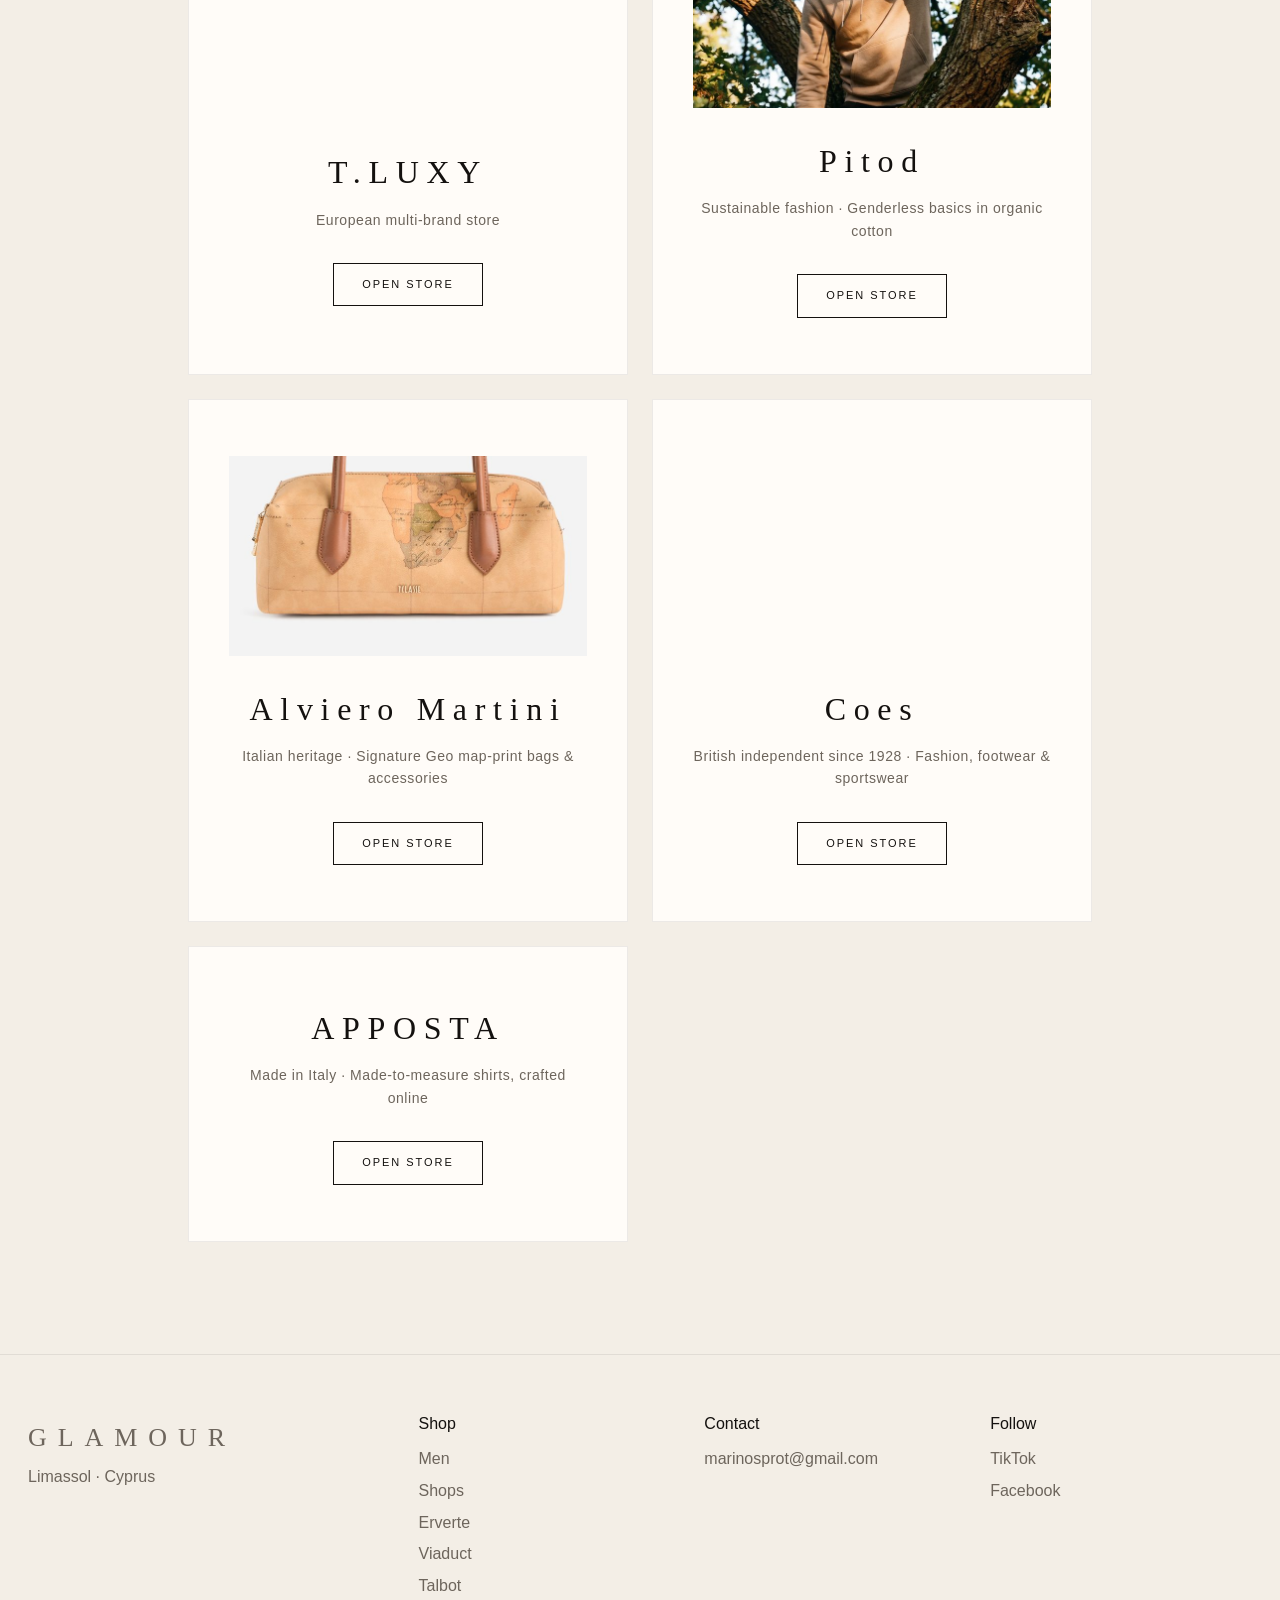
==== commit e6dc957f: "Add Apposta store card (Shop their store)" ====
--- a/index.html
+++ b/index.html
@@ -470,6 +470,11 @@
         <p data-i="coesText">British independent since 1928 · Fashion, footwear &amp; sportswear</p>
         <a class="store-btn" href="https://www.awin1.com/cread.php?awinmid=30645&amp;awinaffid=3068705&amp;ued=https%3A%2F%2Fwww.coes.co.uk%2F" target="_blank" rel="sponsored noopener" data-i="openStore">Open store</a>
       </article>
+      <article class="store-card store-card--apposta">
+        <h3>APPOSTA</h3>
+        <p>Made in Italy · Made-to-measure shirts, crafted online</p>
+        <a class="store-btn" href="https://www.awin1.com/cread.php?awinmid=126417&amp;awinaffid=3068705&amp;ued=https%3A%2F%2Fwww.apposta.com%2Fsp%2Fit%2Fhome.3sp" target="_blank" rel="sponsored noopener" data-i="openStore">Open store</a>
+      </article>
       </div>
     </section>
   </main>
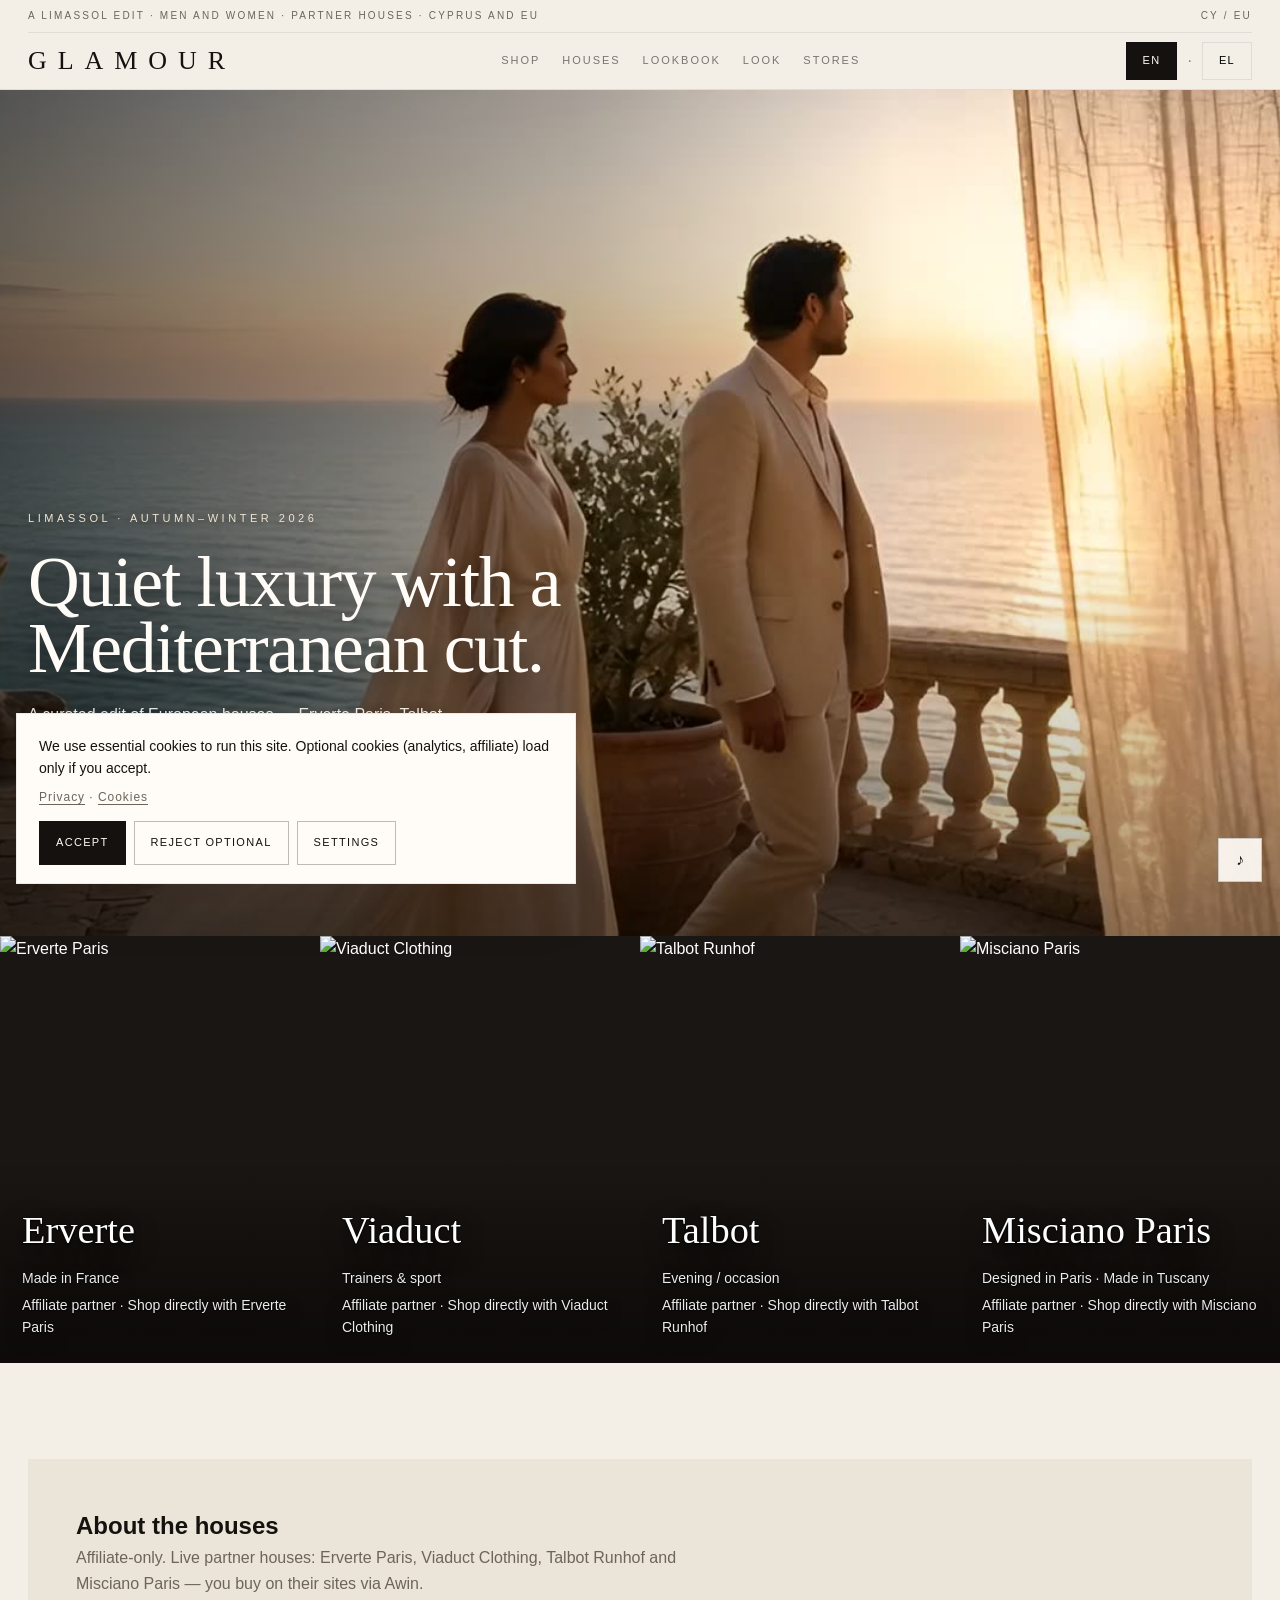
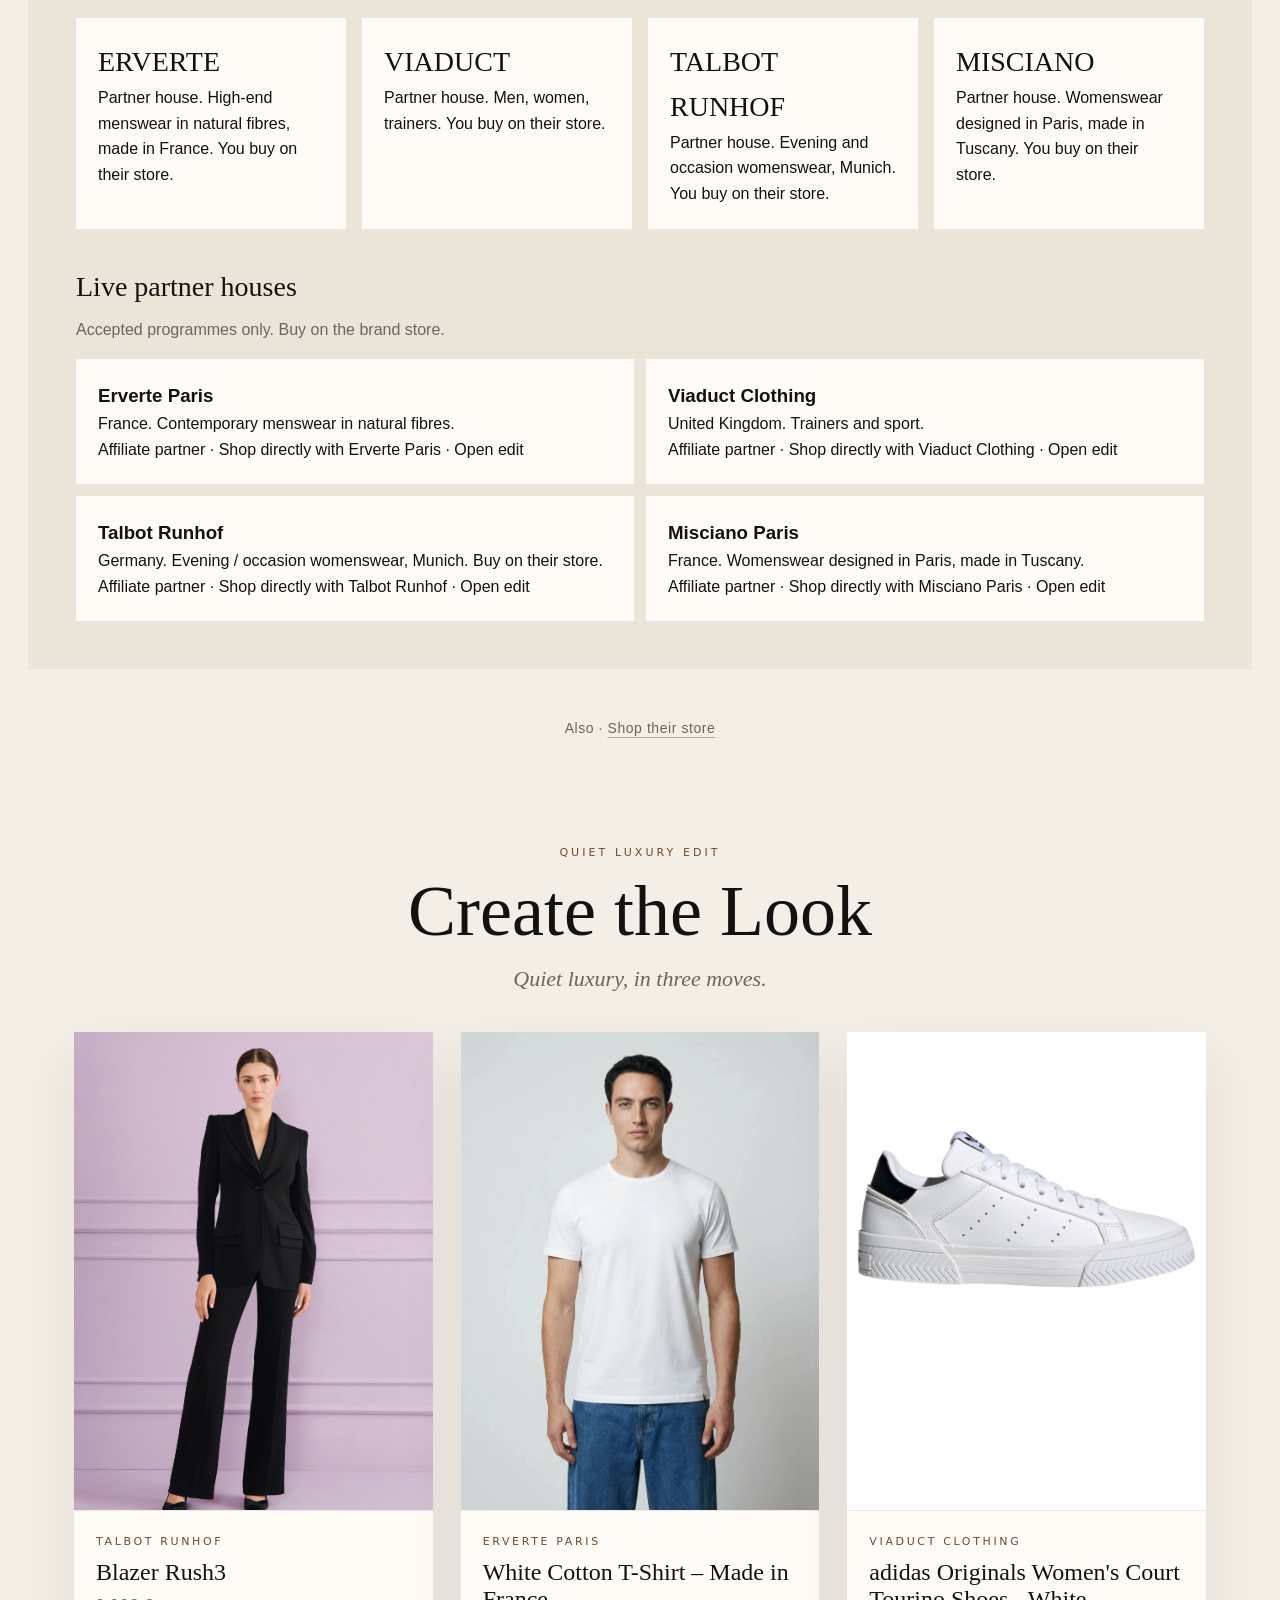
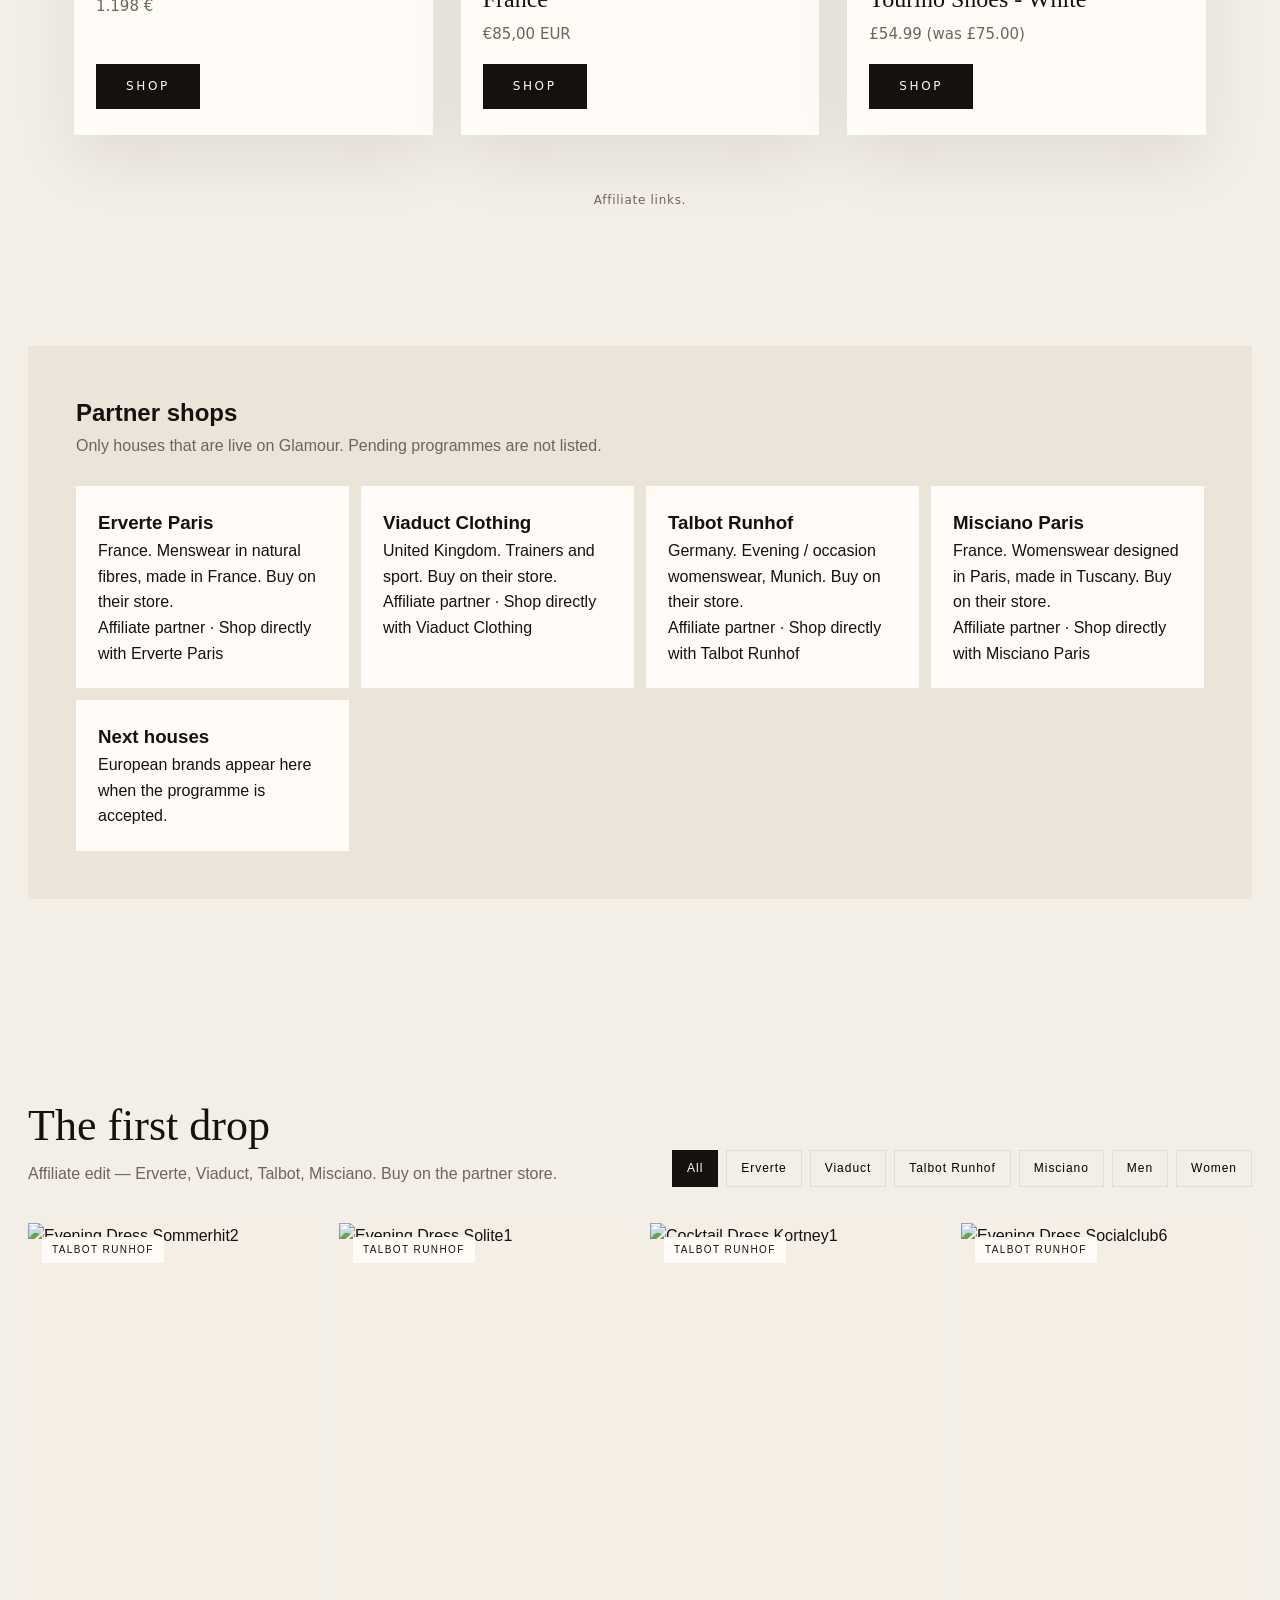
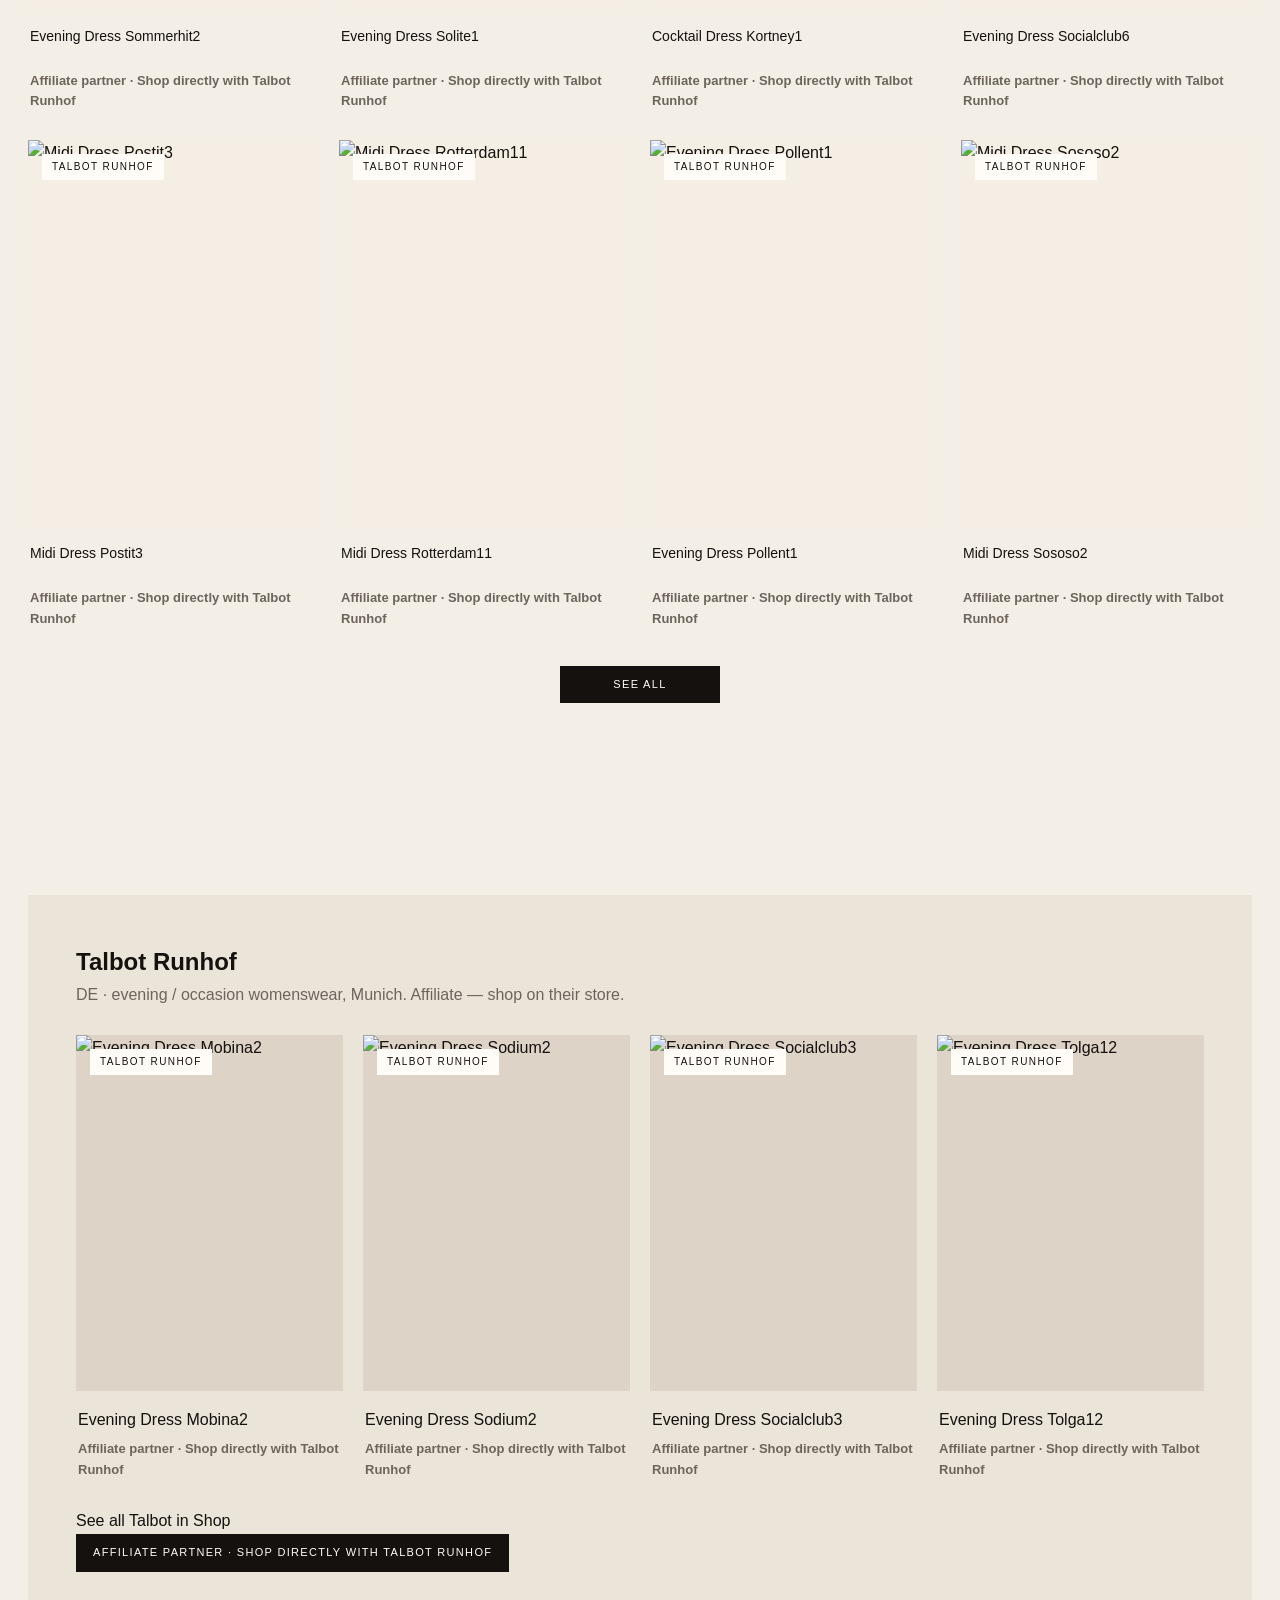
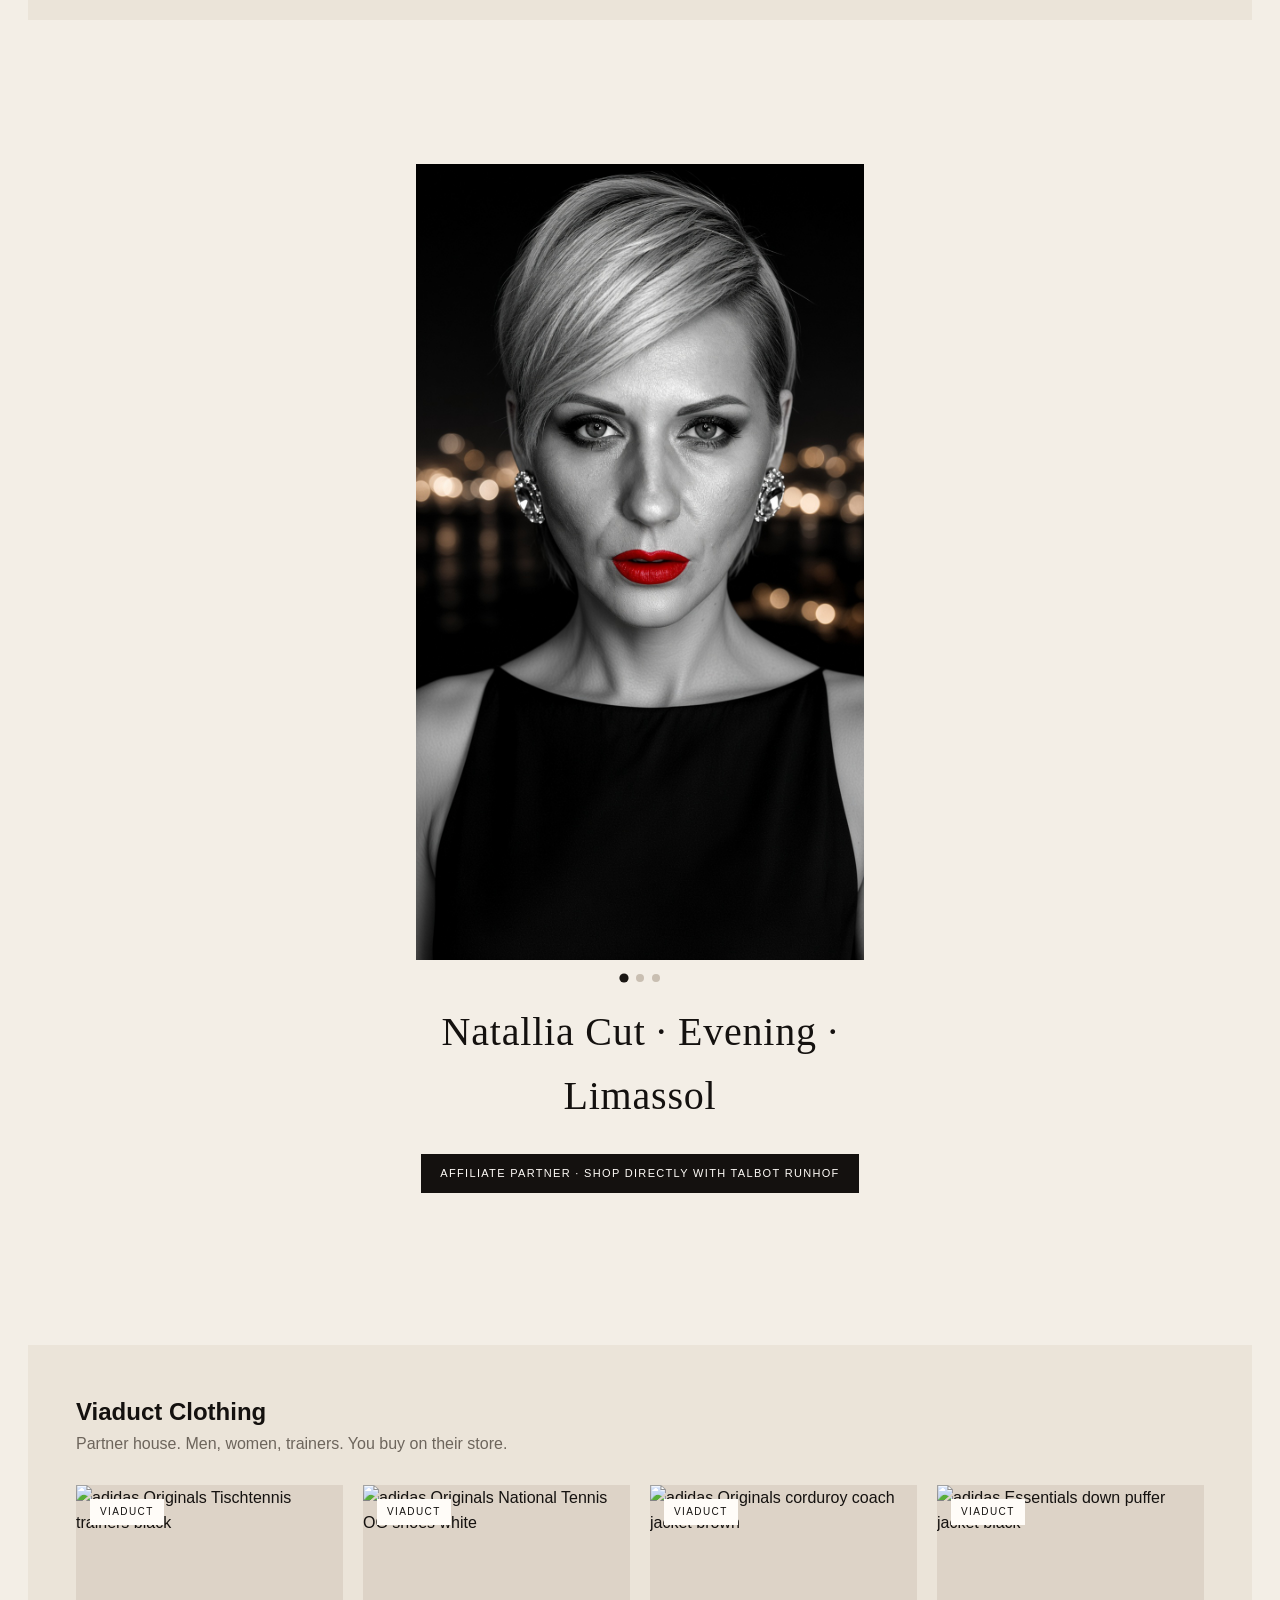
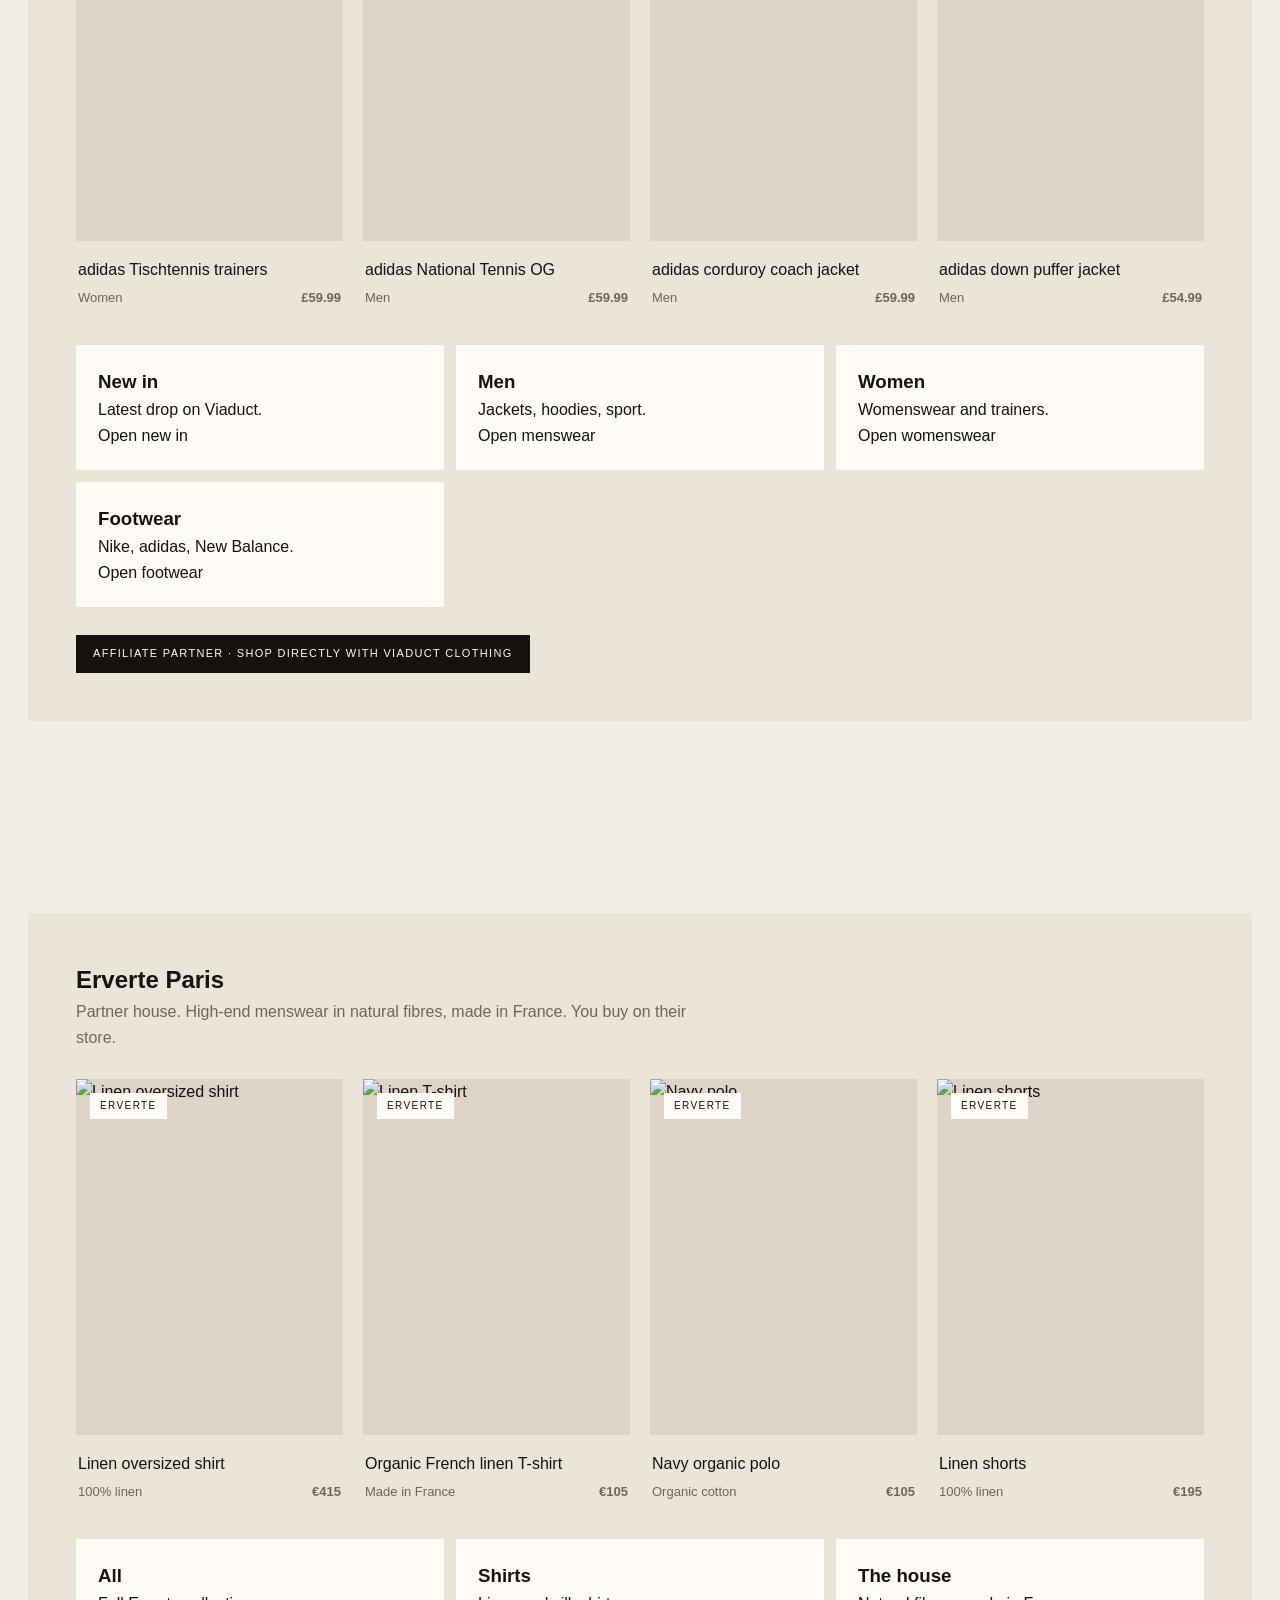
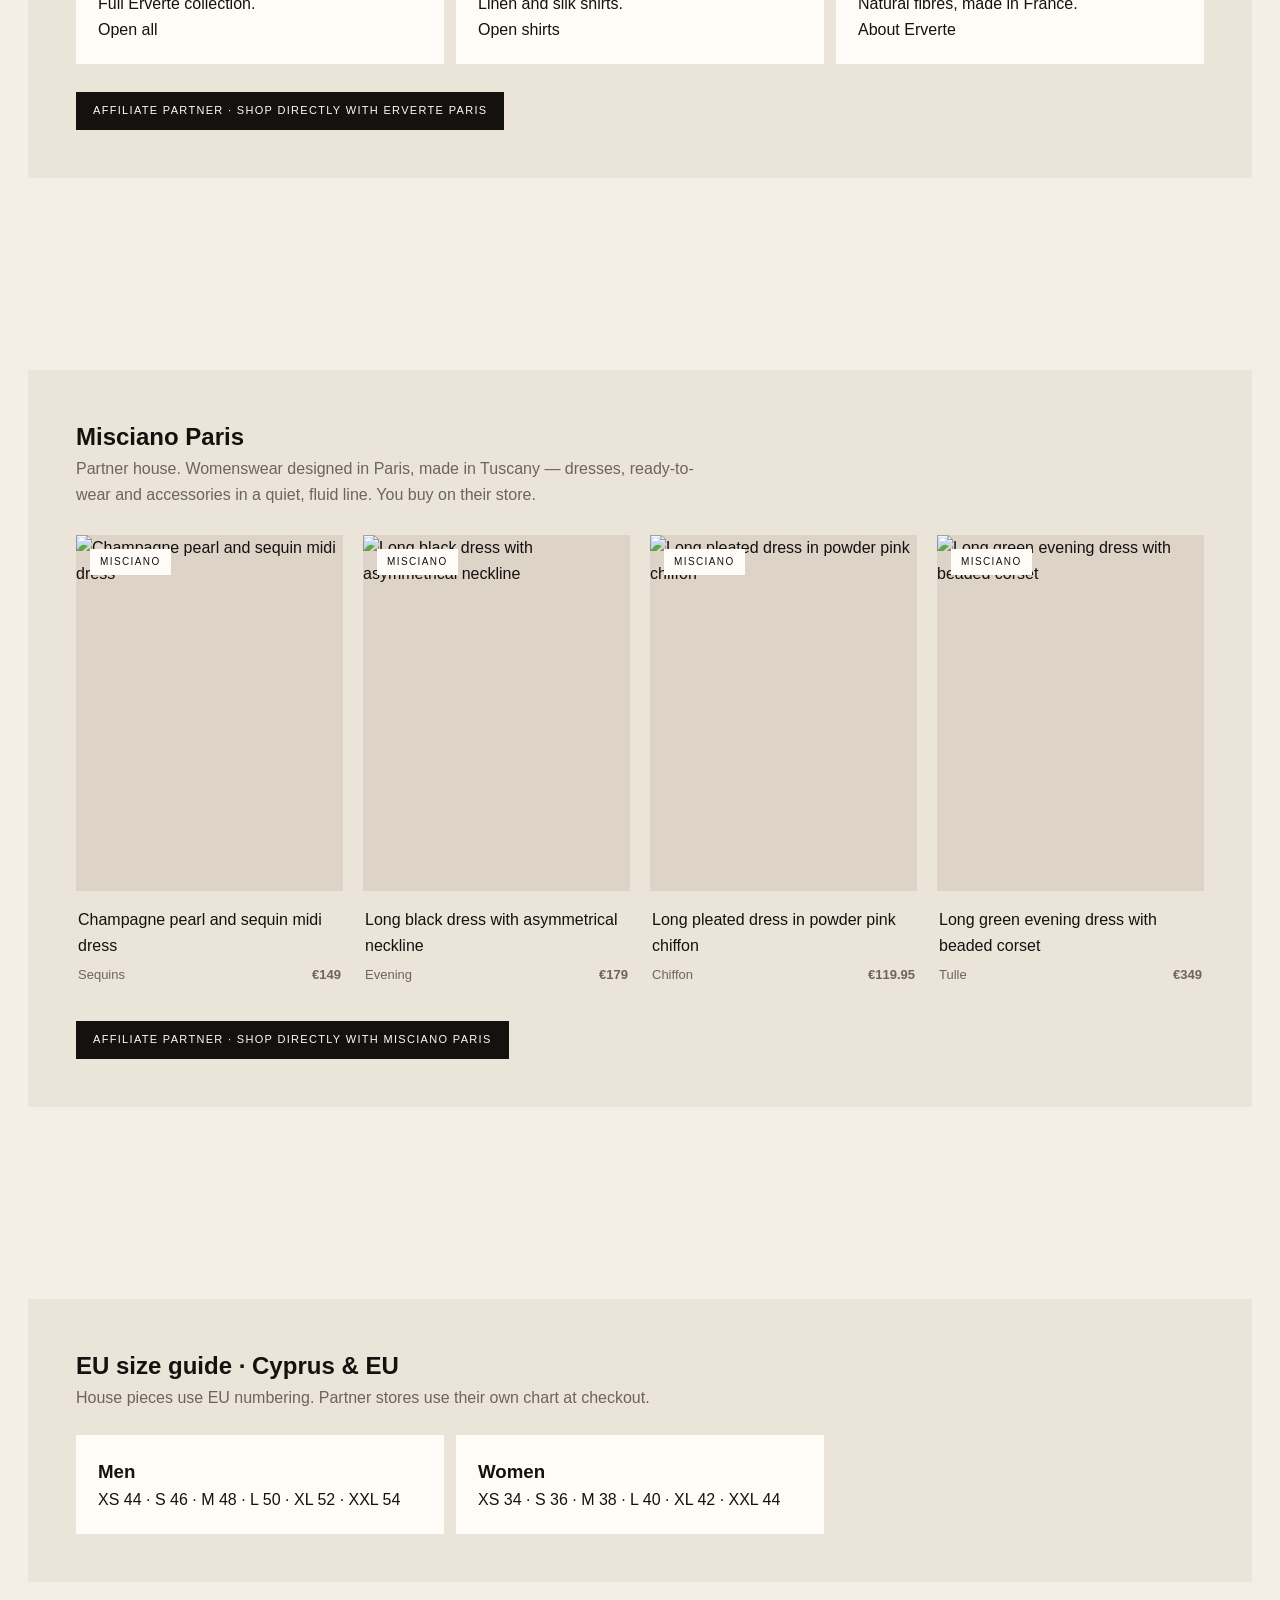
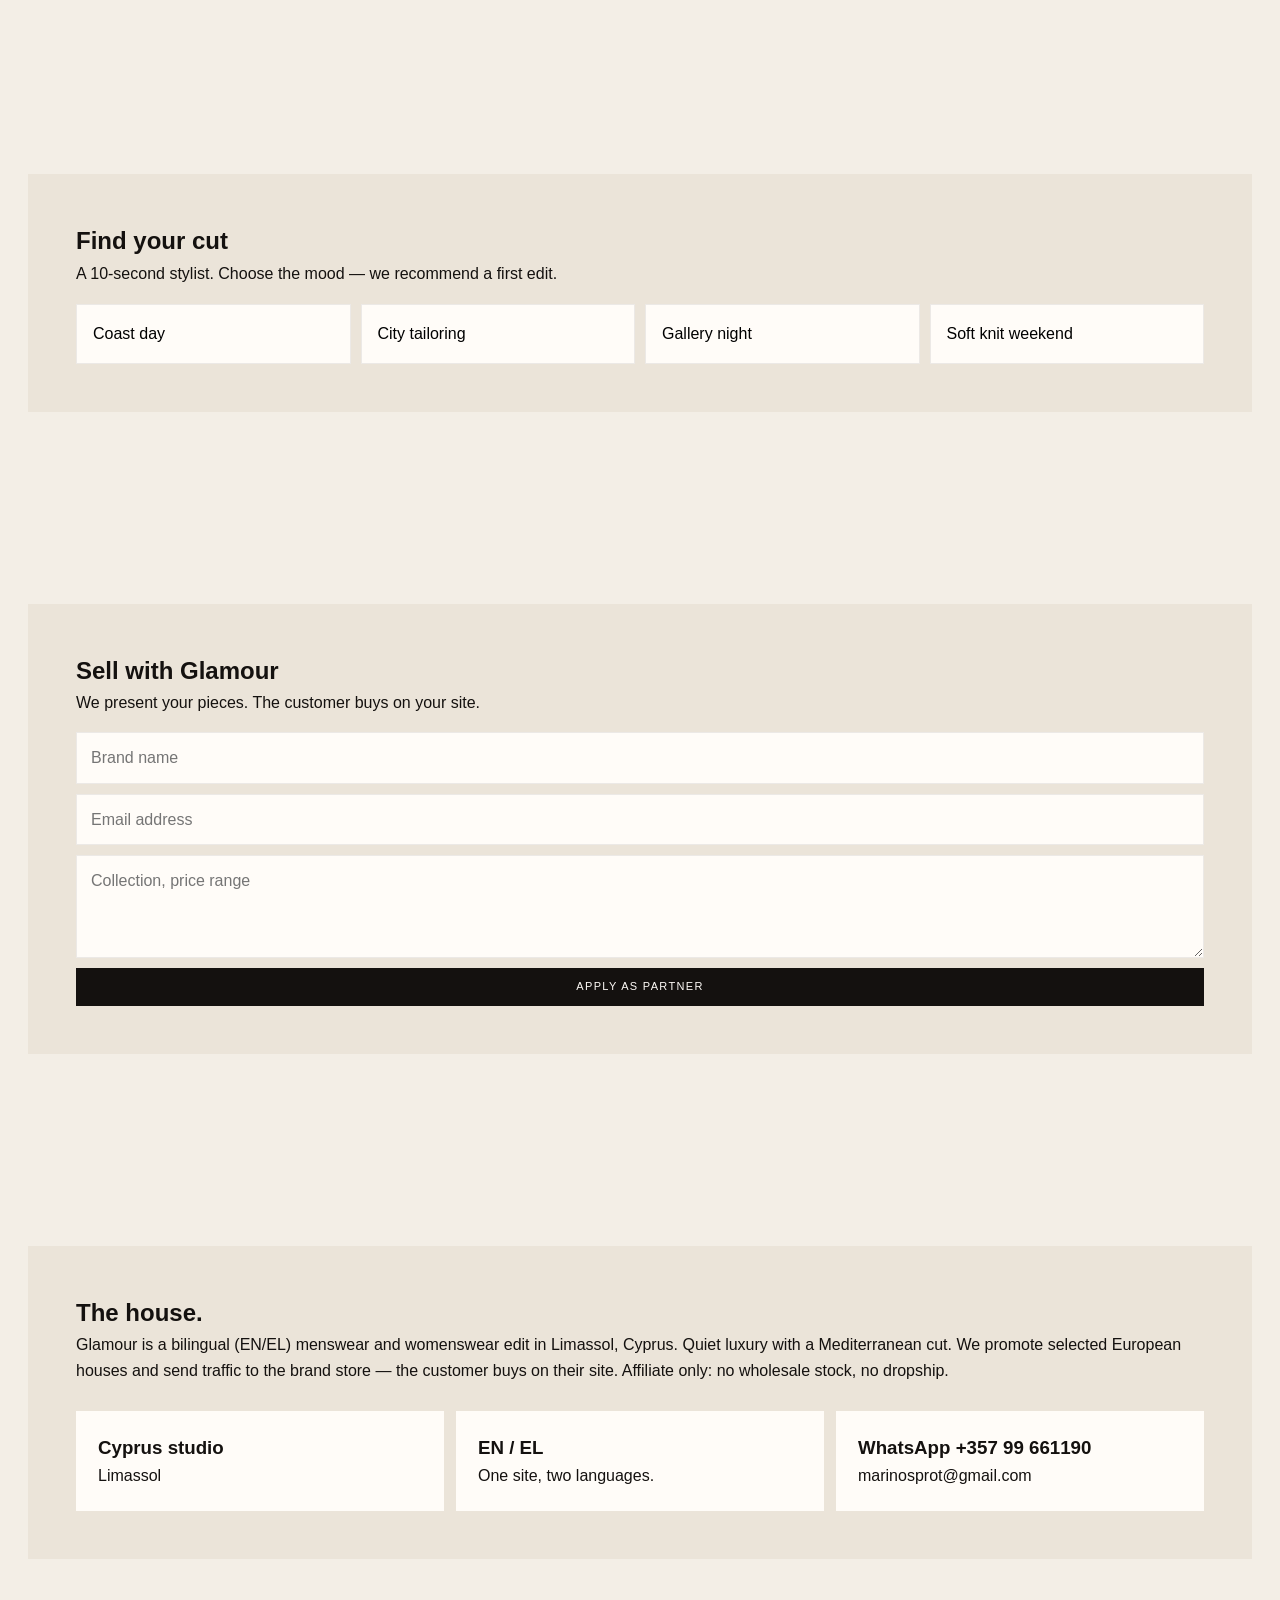
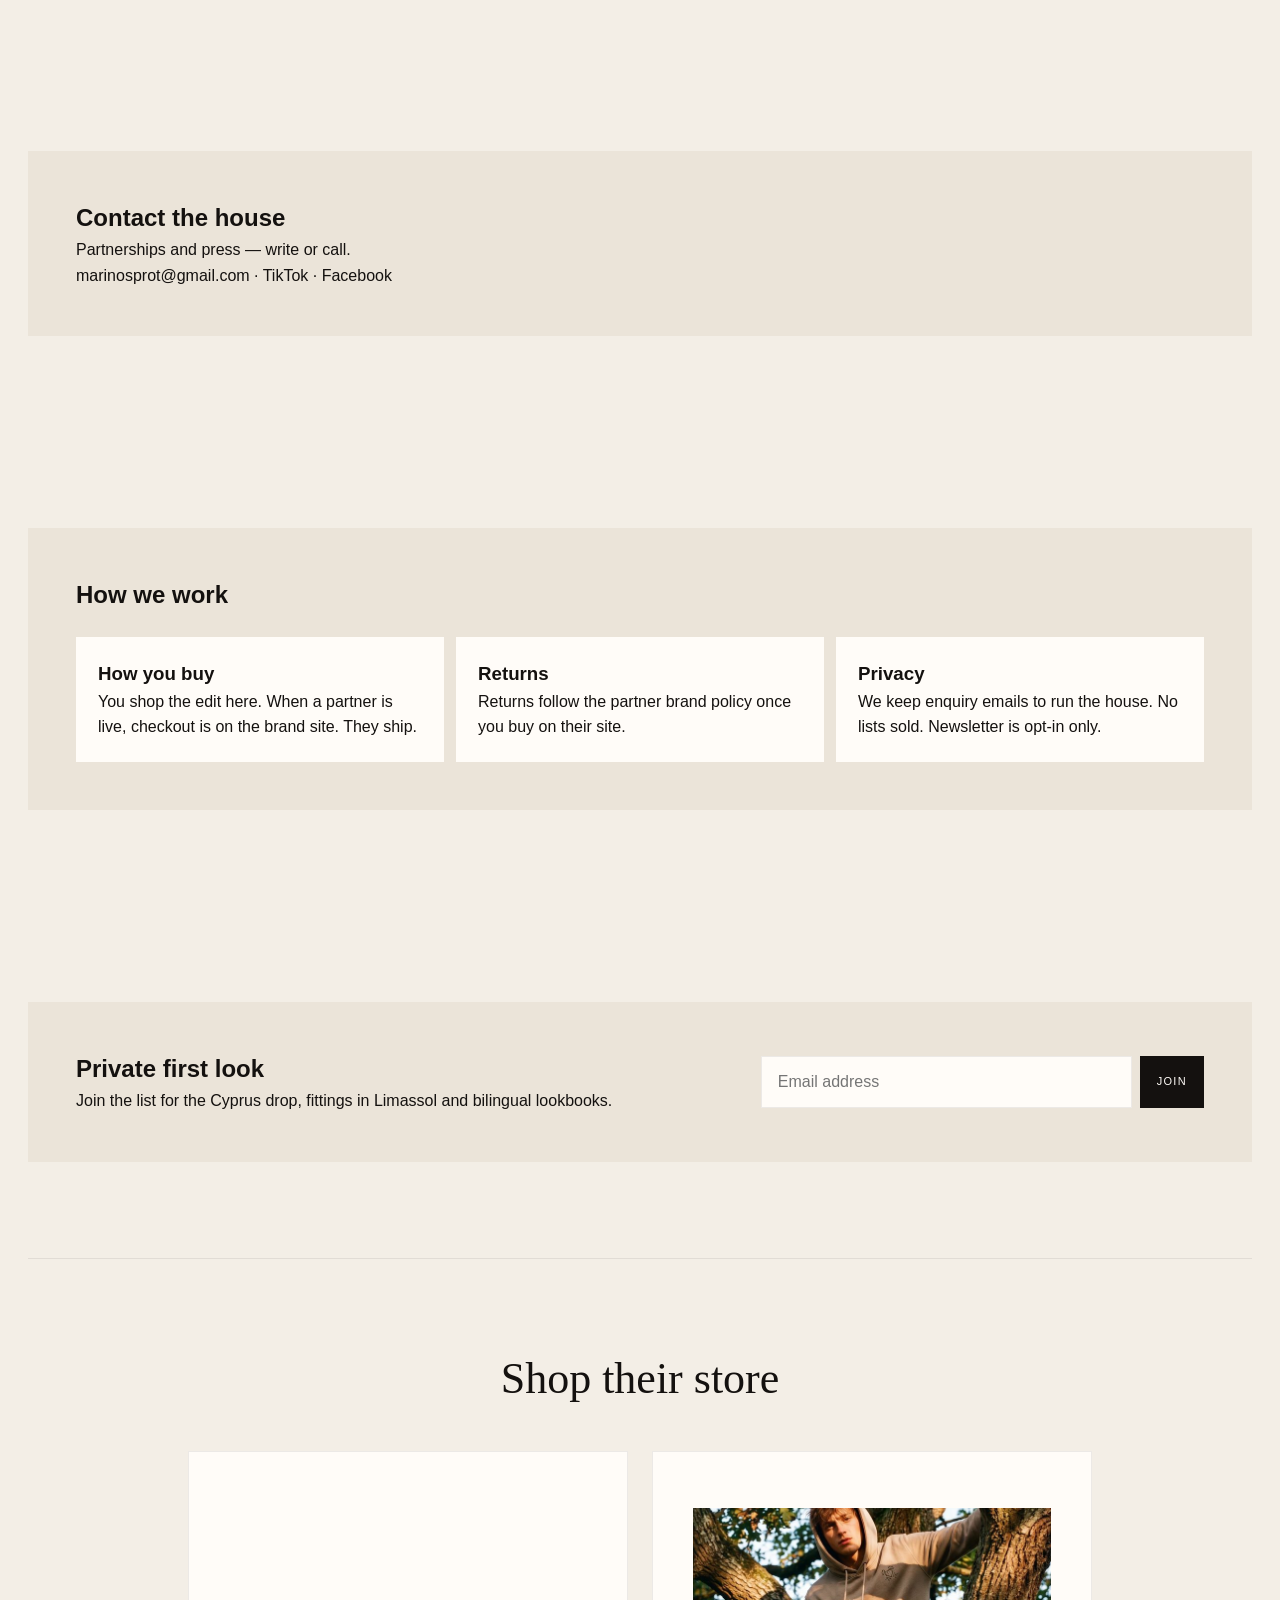
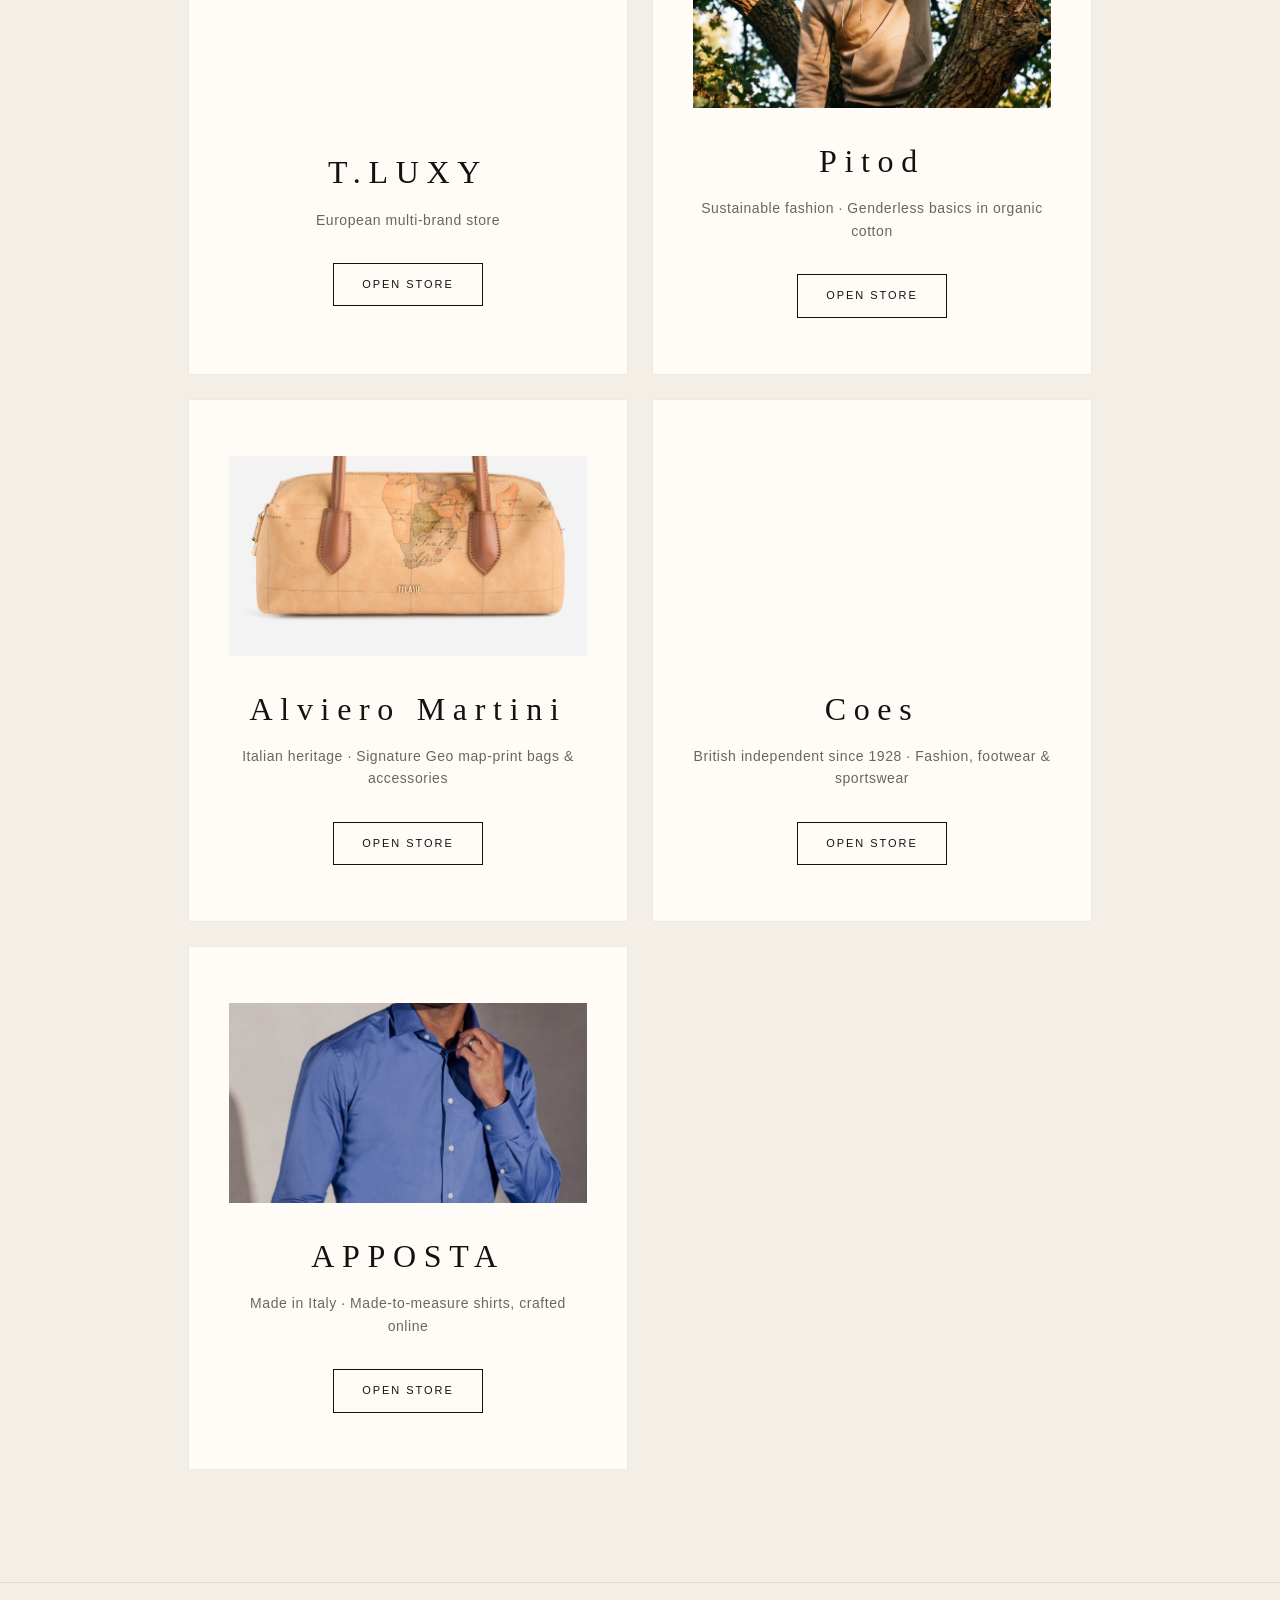
==== commit a699388c: "Add Apposta store card image" ====
--- a/index.html
+++ b/index.html
@@ -471,6 +471,7 @@
         <a class="store-btn" href="https://www.awin1.com/cread.php?awinmid=30645&amp;awinaffid=3068705&amp;ued=https%3A%2F%2Fwww.coes.co.uk%2F" target="_blank" rel="sponsored noopener" data-i="openStore">Open store</a>
       </article>
       <article class="store-card store-card--apposta">
+        <img class="store-card-img" src="images/stores/apposta-custom-shirt.jpg" alt="Apposta made-to-measure blue shirt" loading="lazy" width="720" height="720">
         <h3>APPOSTA</h3>
         <p>Made in Italy · Made-to-measure shirts, crafted online</p>
         <a class="store-btn" href="https://www.awin1.com/cread.php?awinmid=126417&amp;awinaffid=3068705&amp;ued=https%3A%2F%2Fwww.apposta.com%2Fsp%2Fit%2Fhome.3sp" target="_blank" rel="sponsored noopener" data-i="openStore">Open store</a>
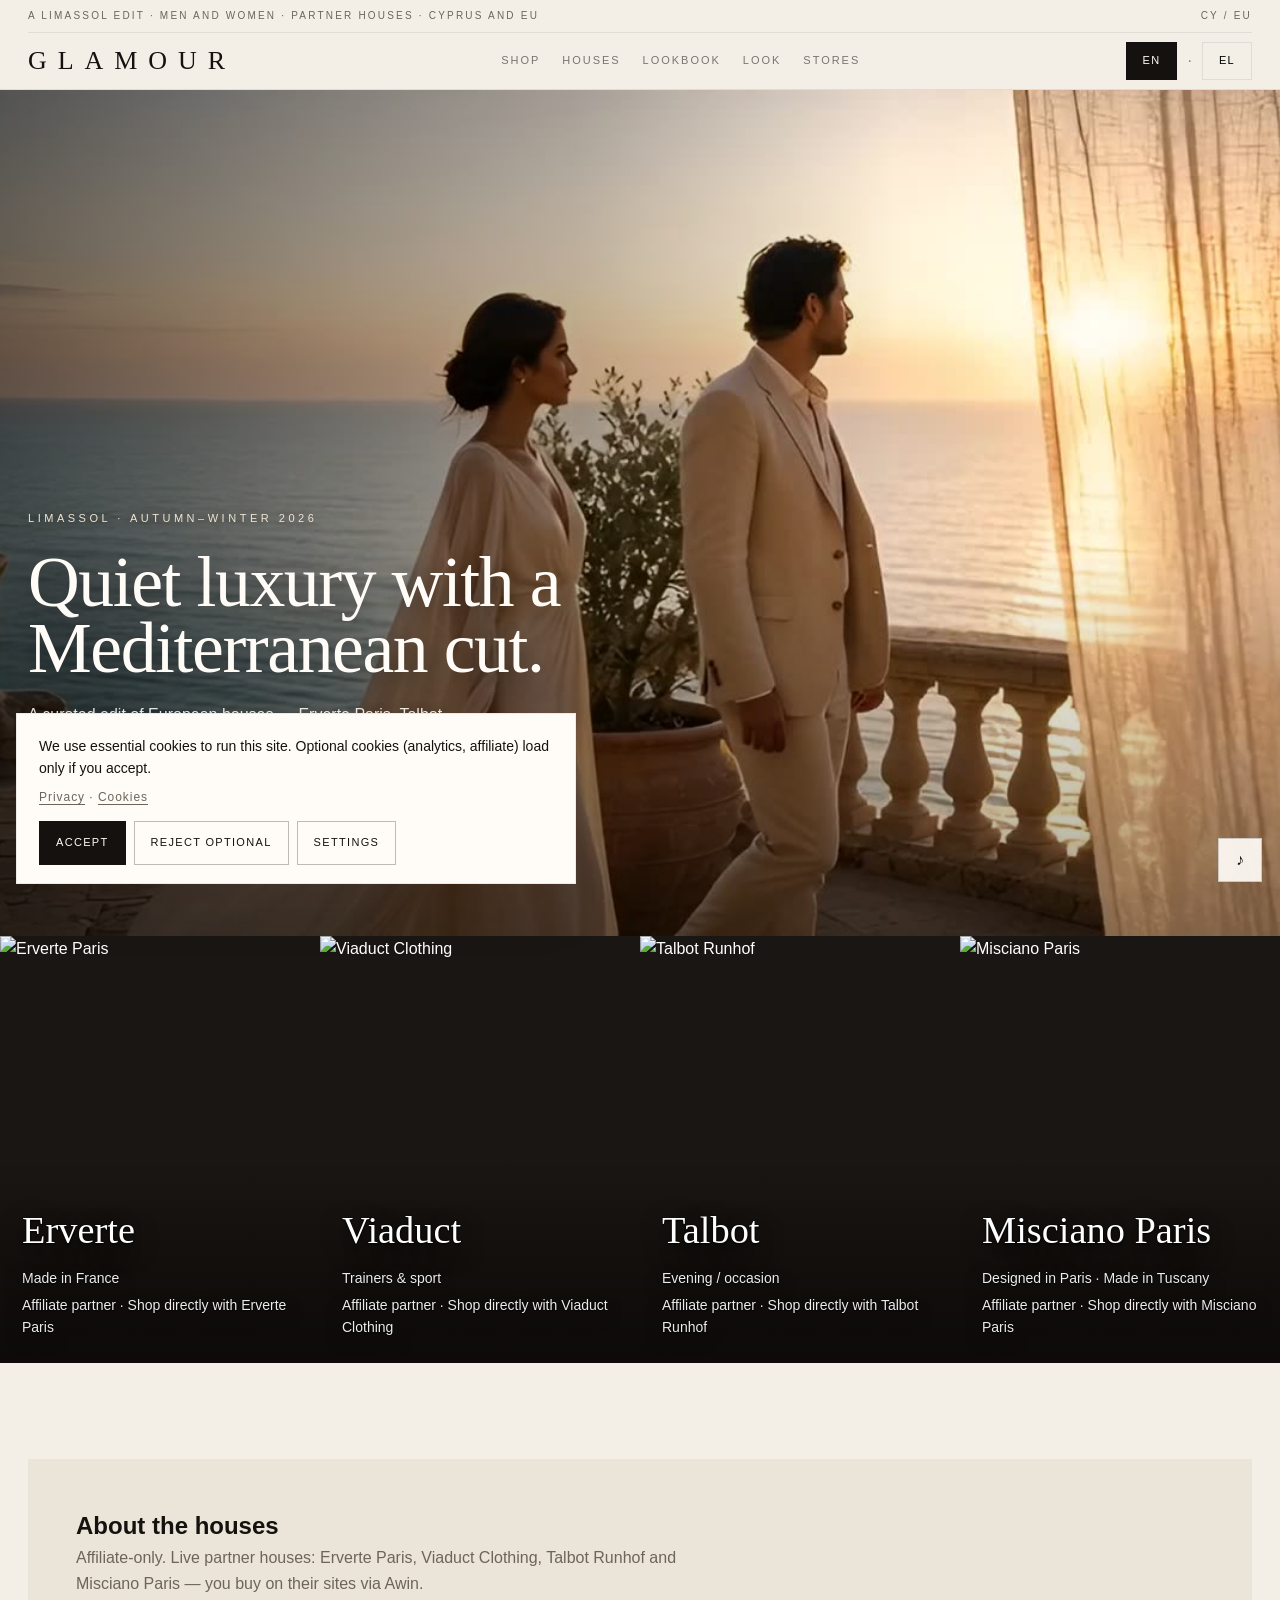
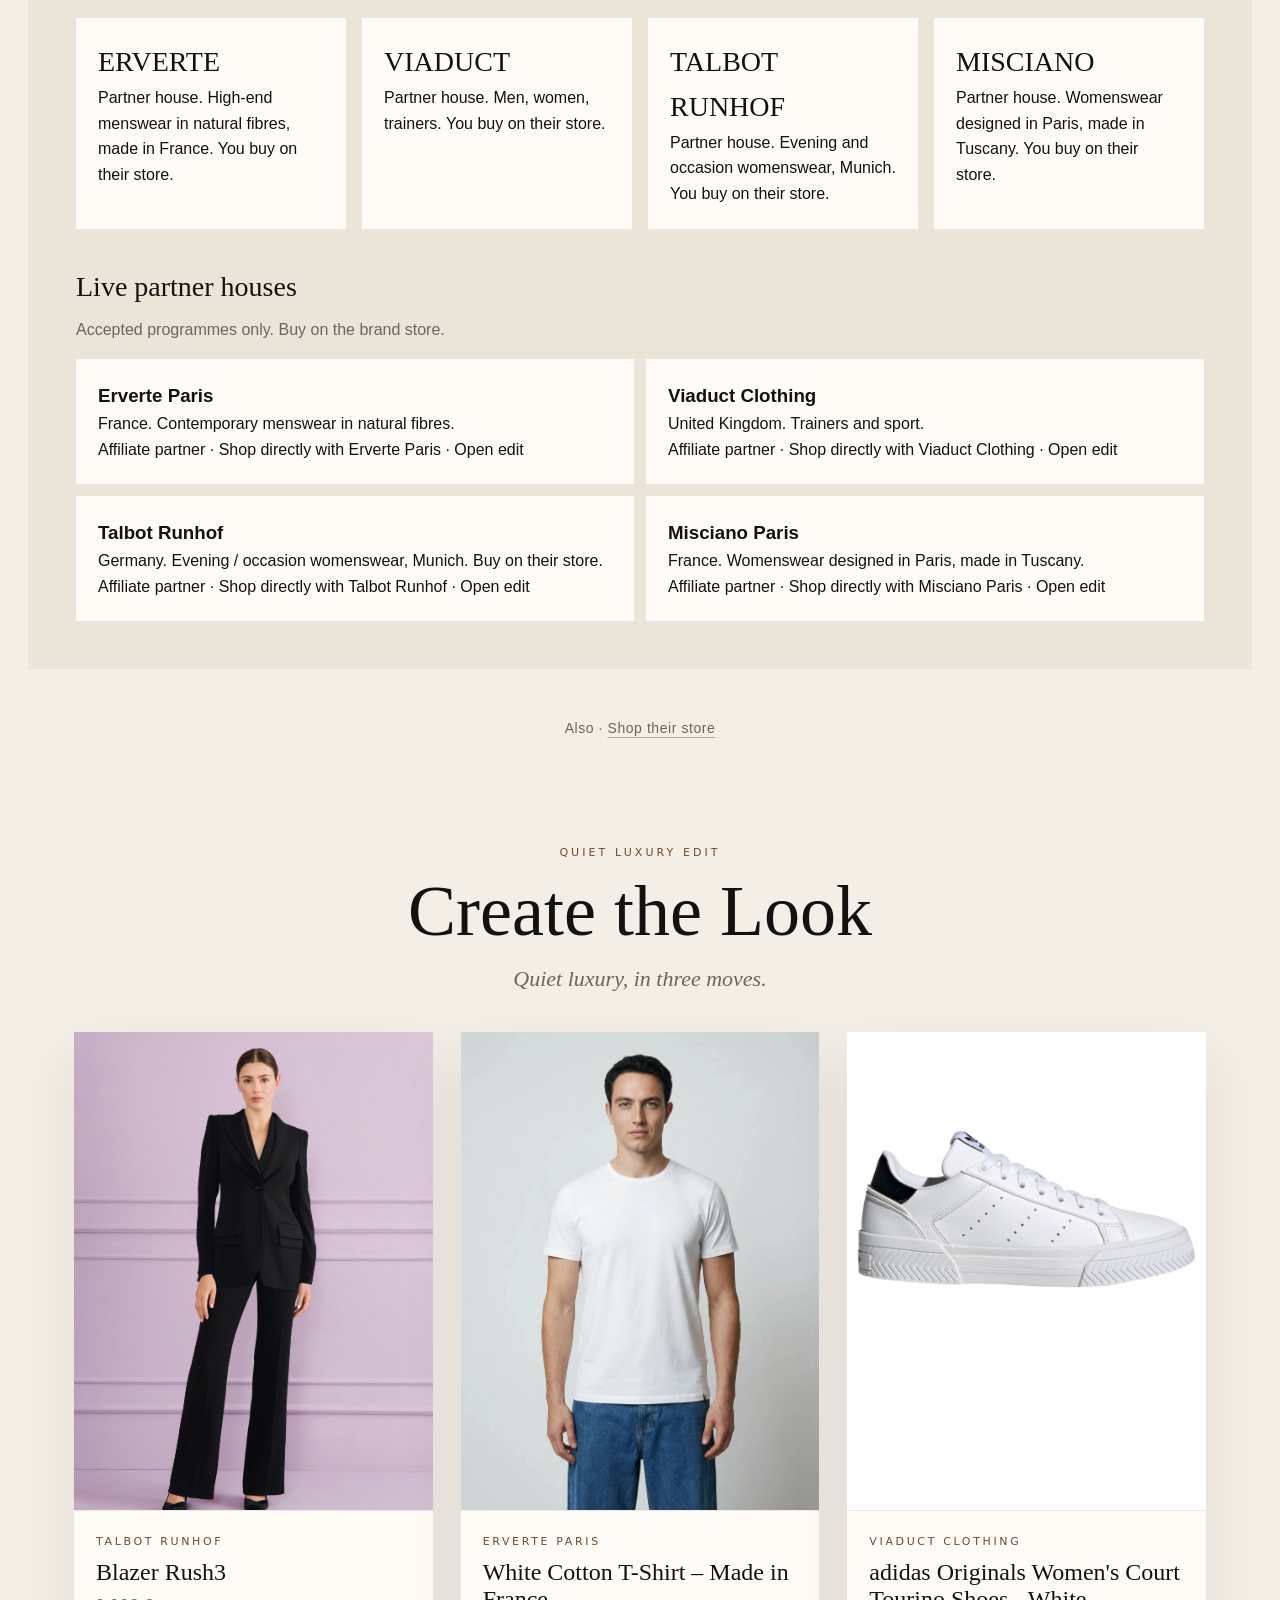
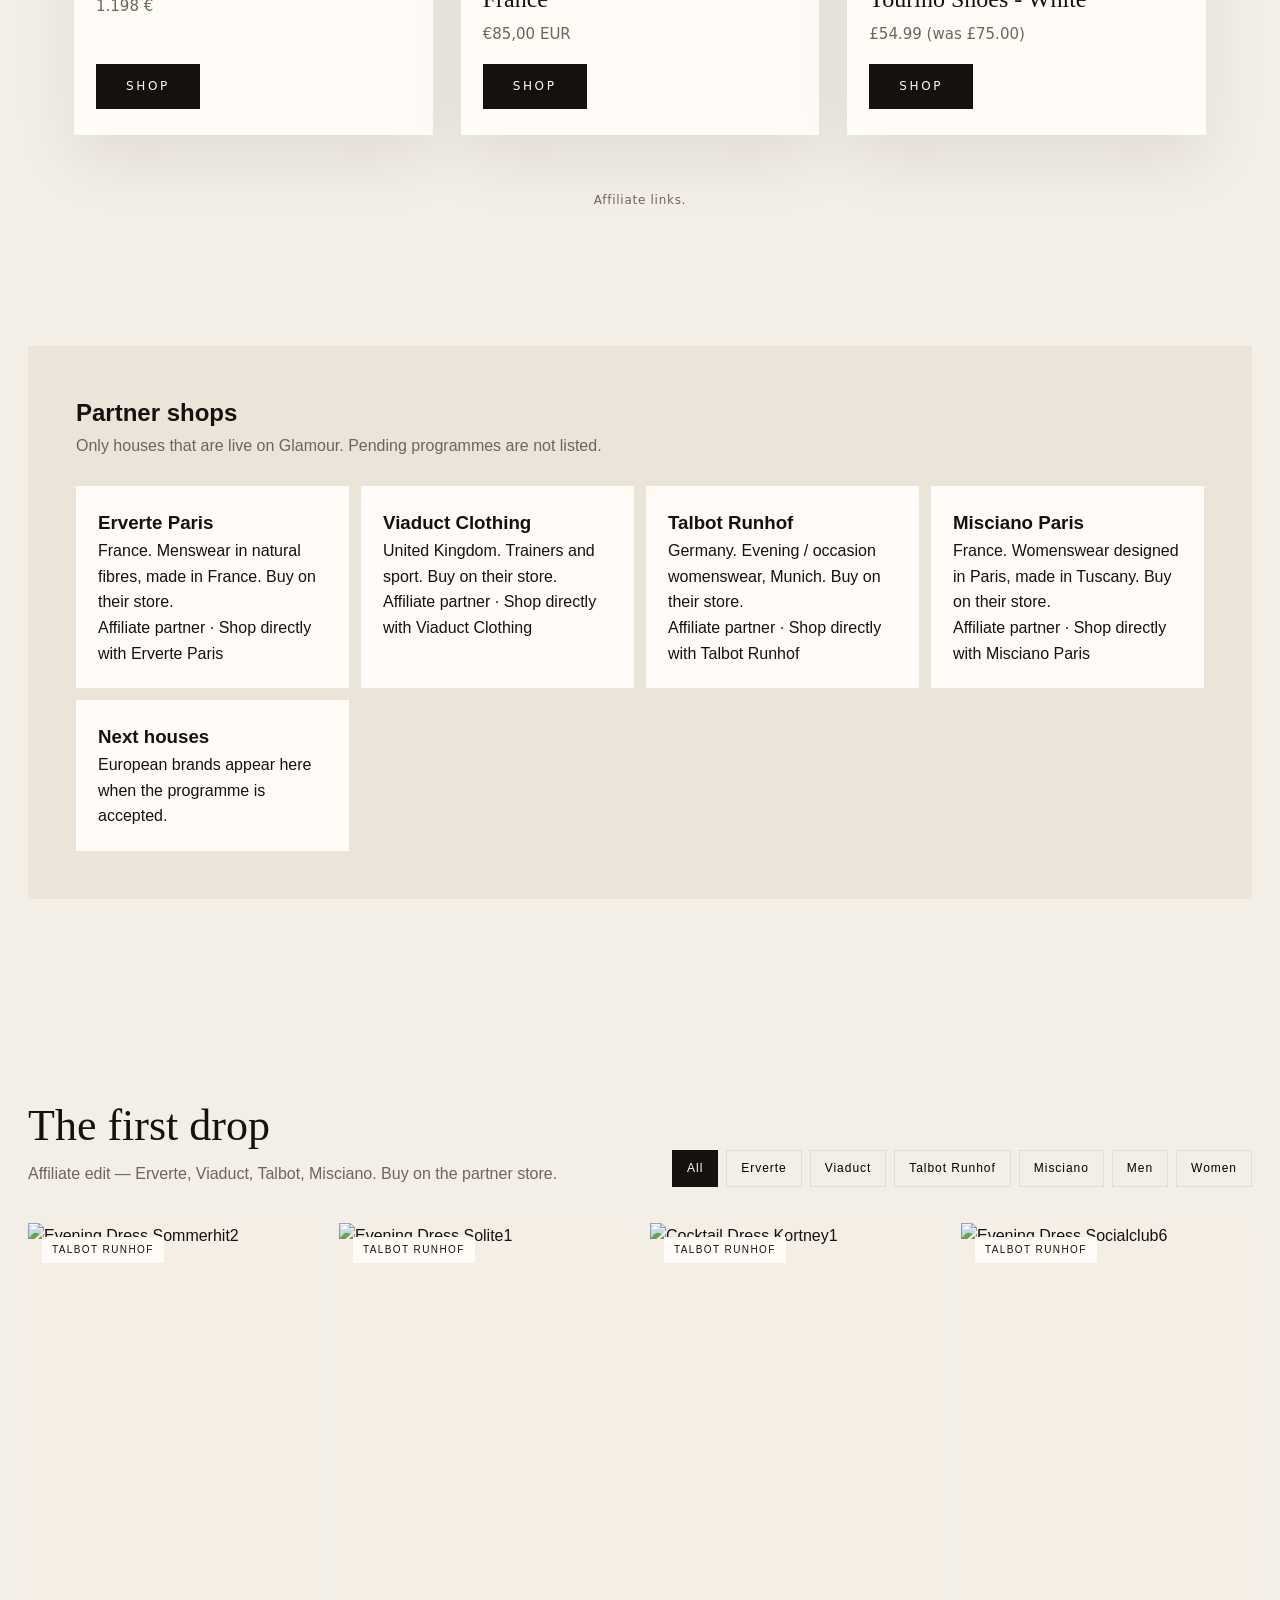
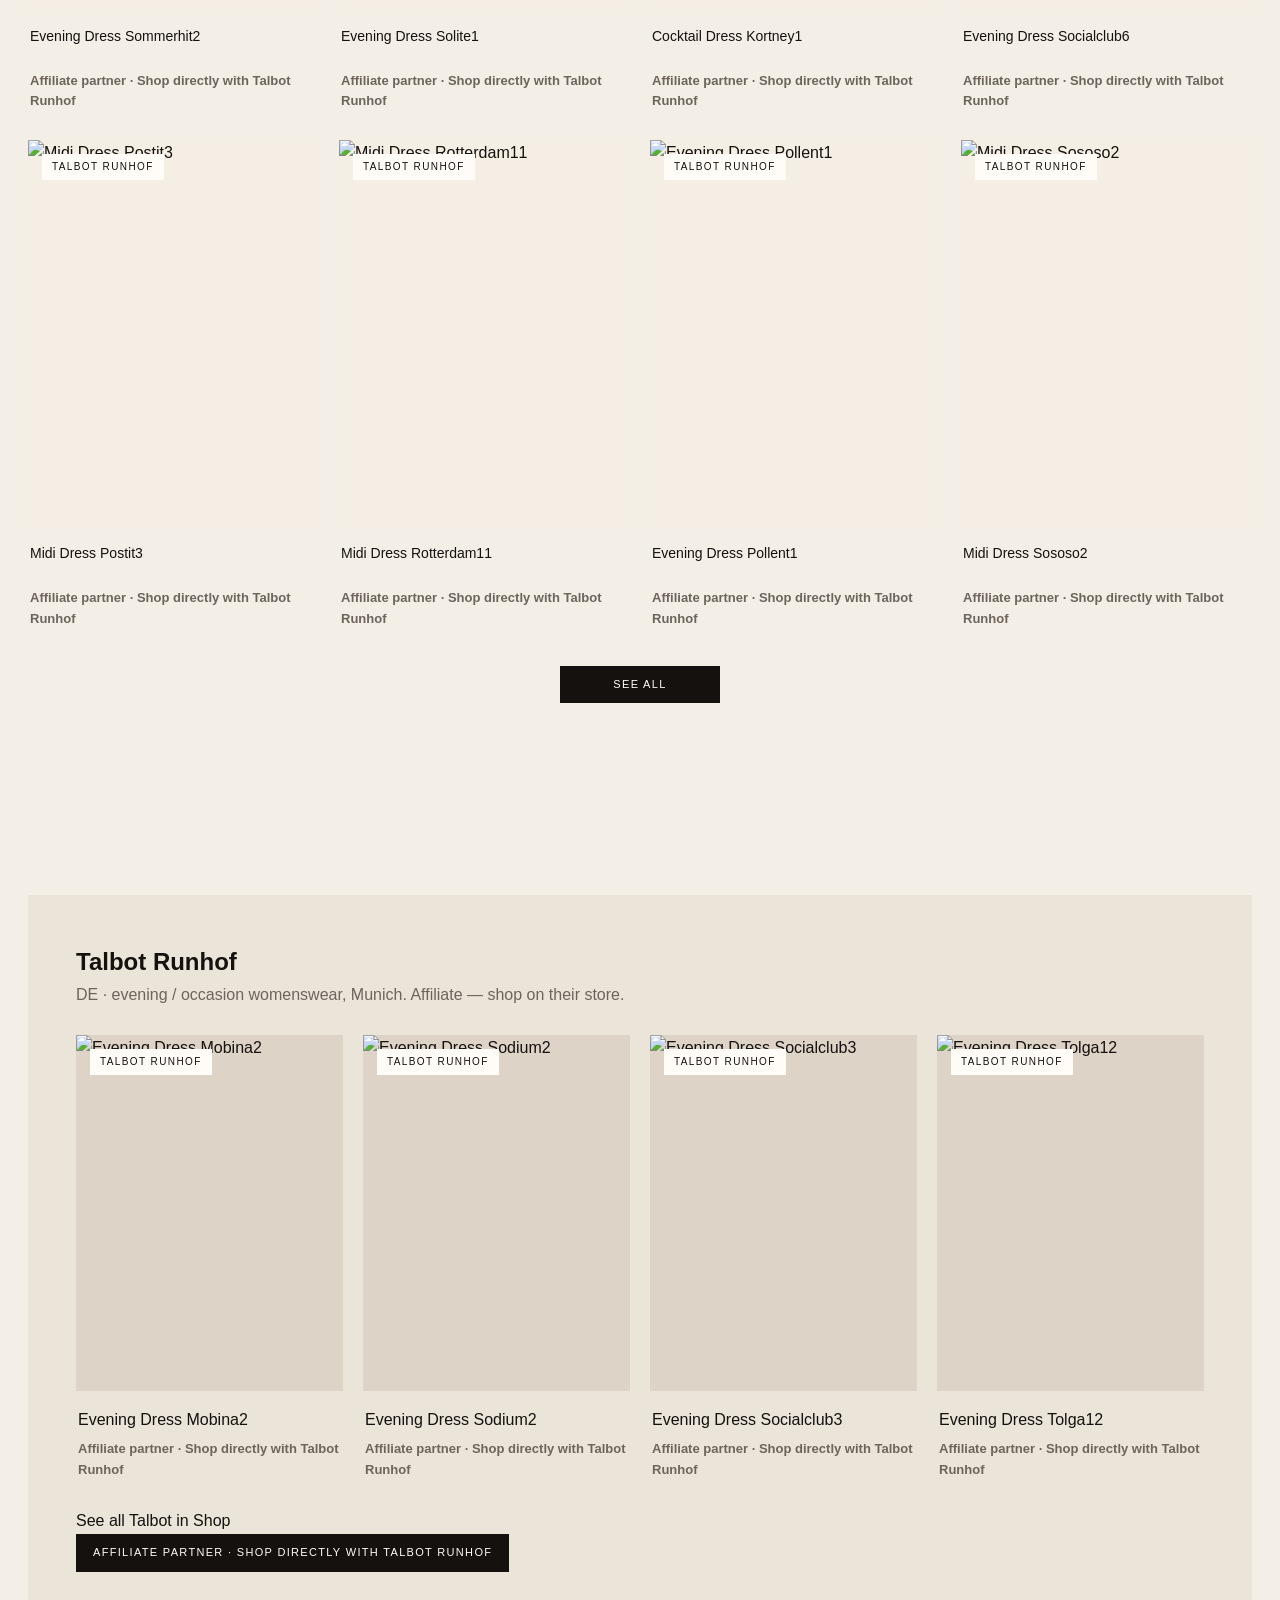
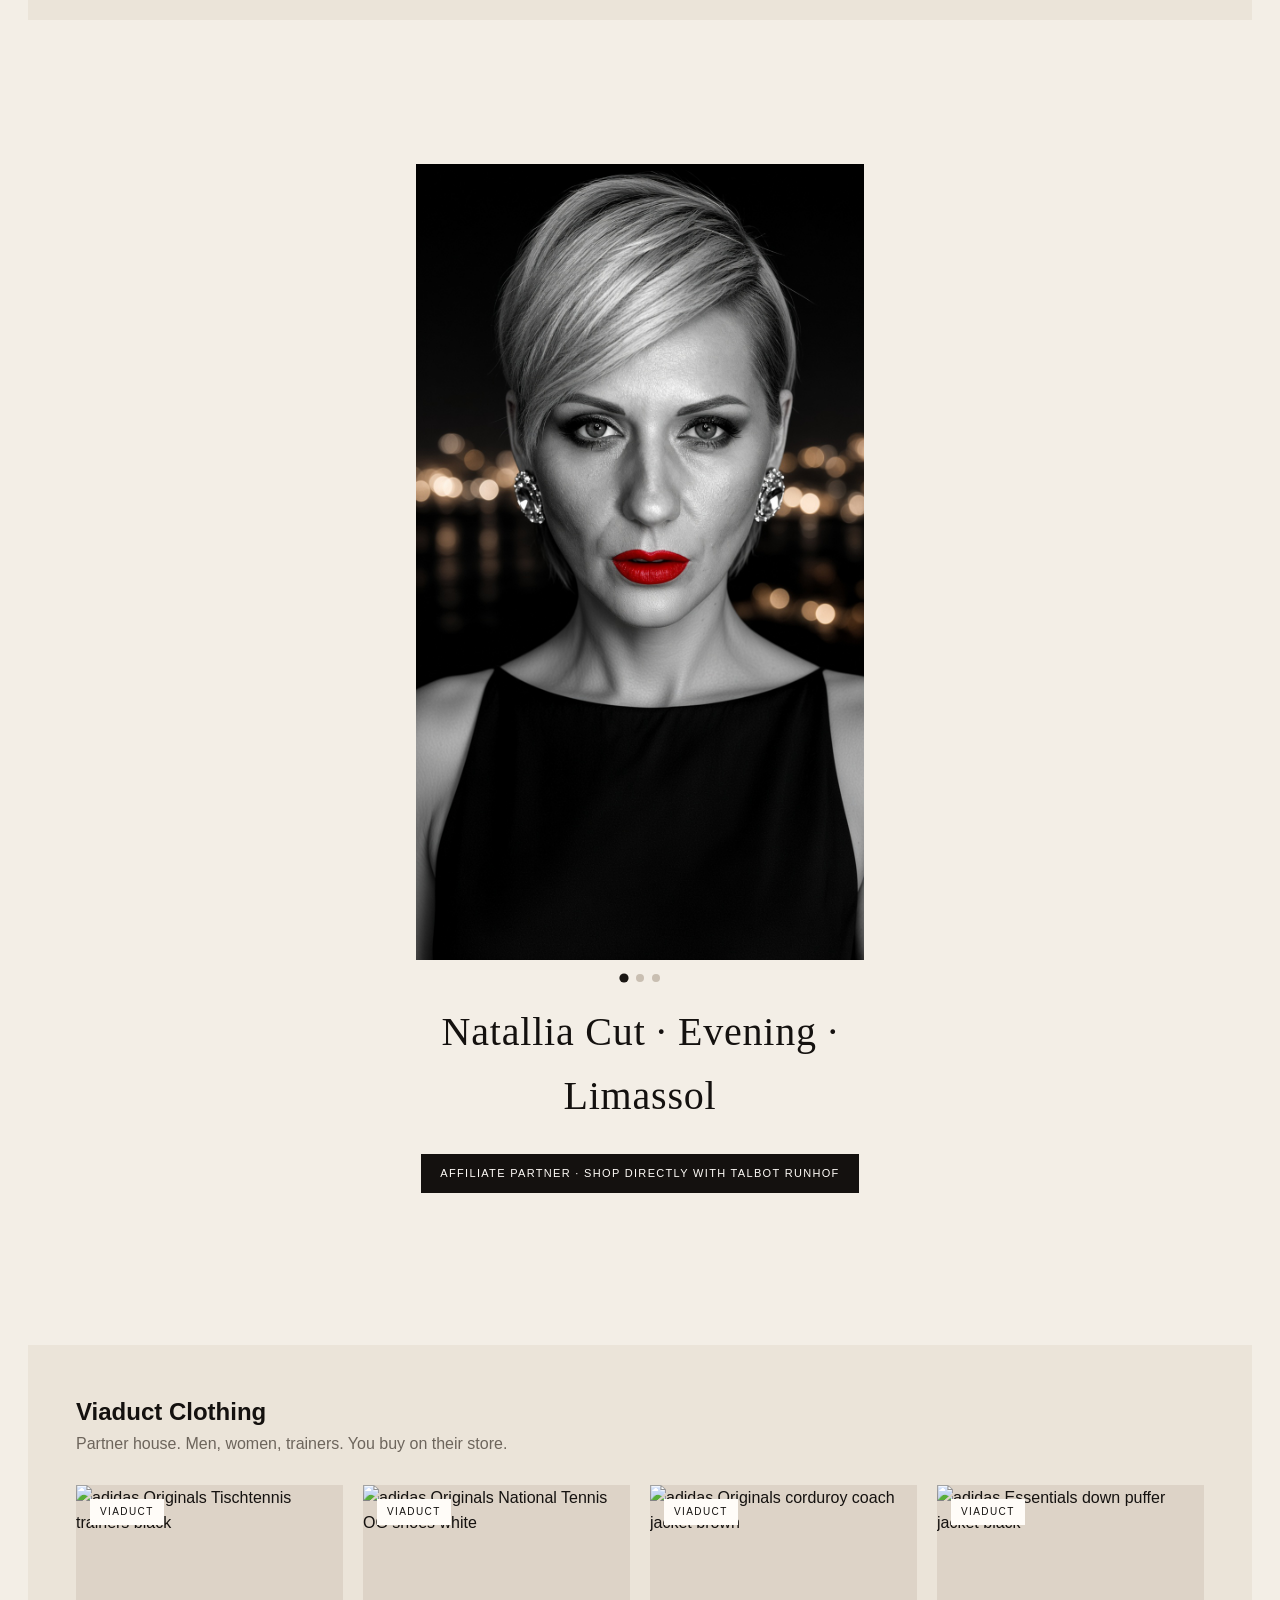
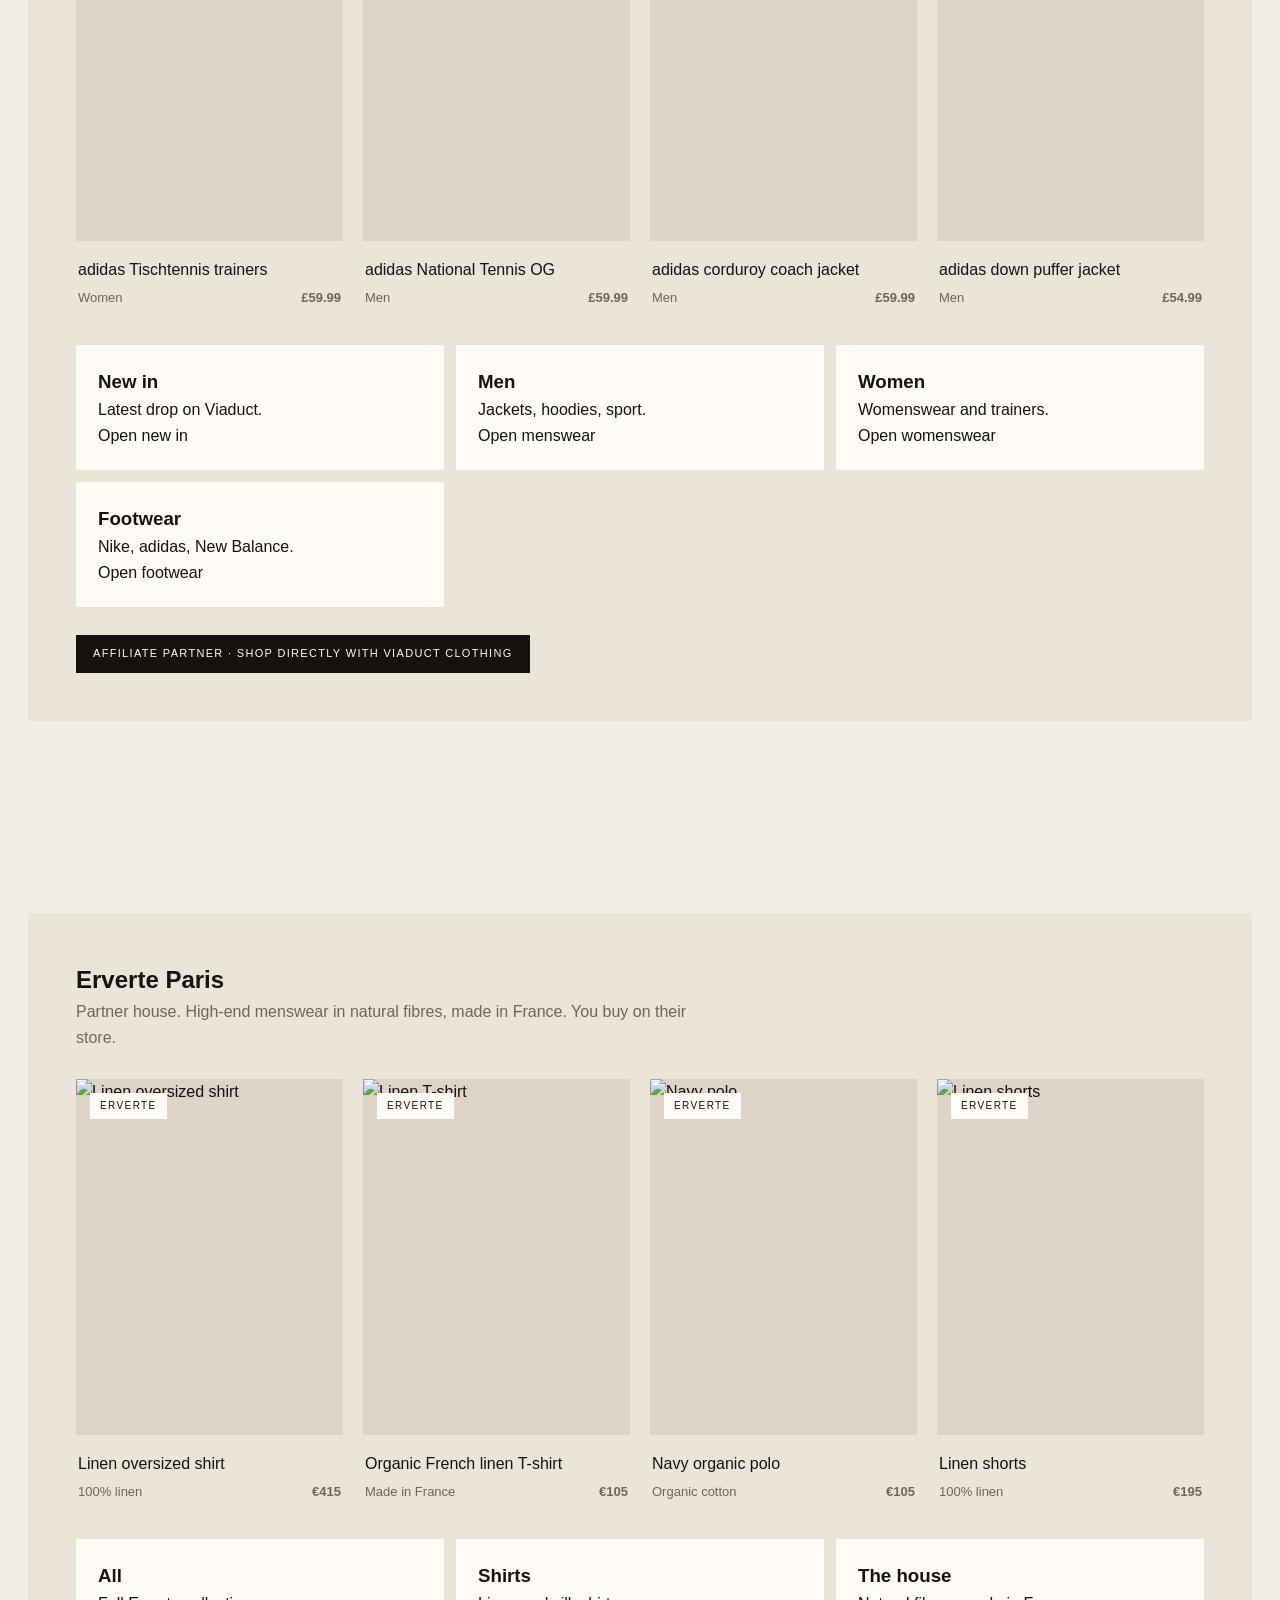
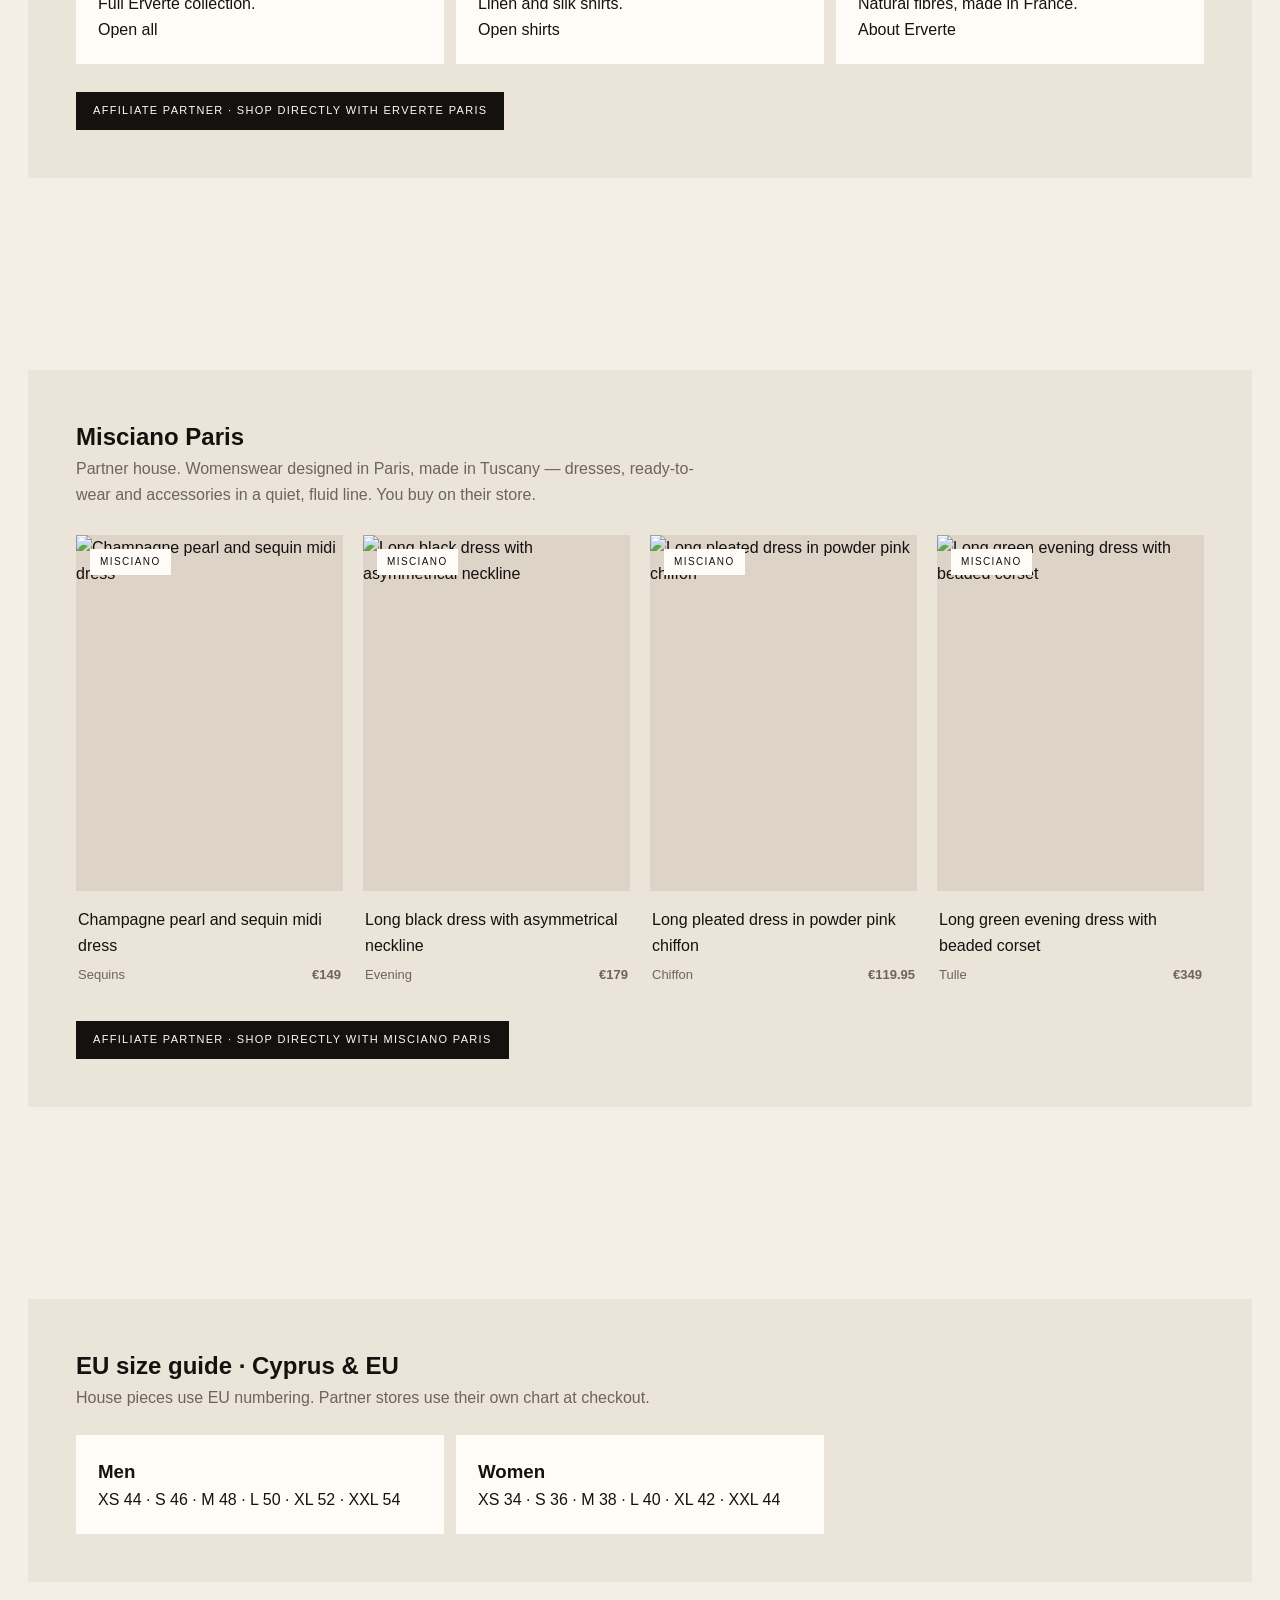
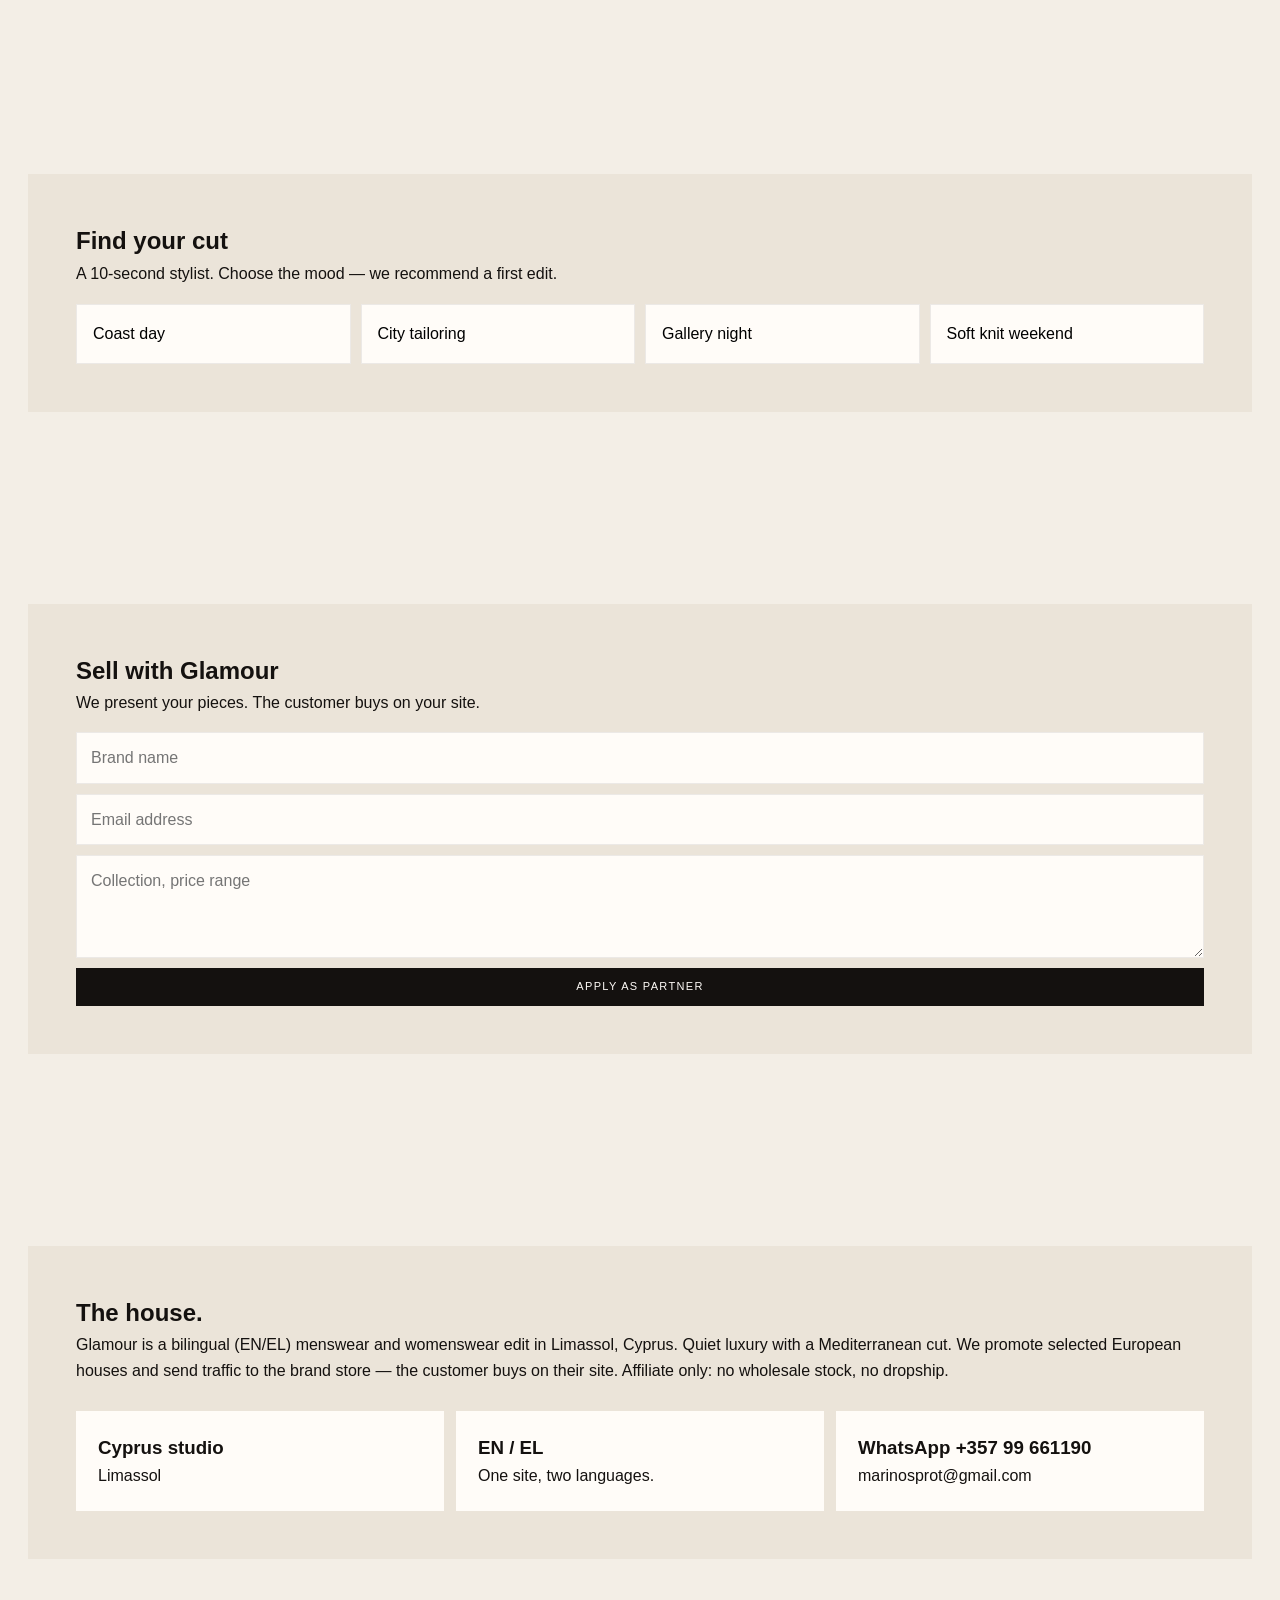
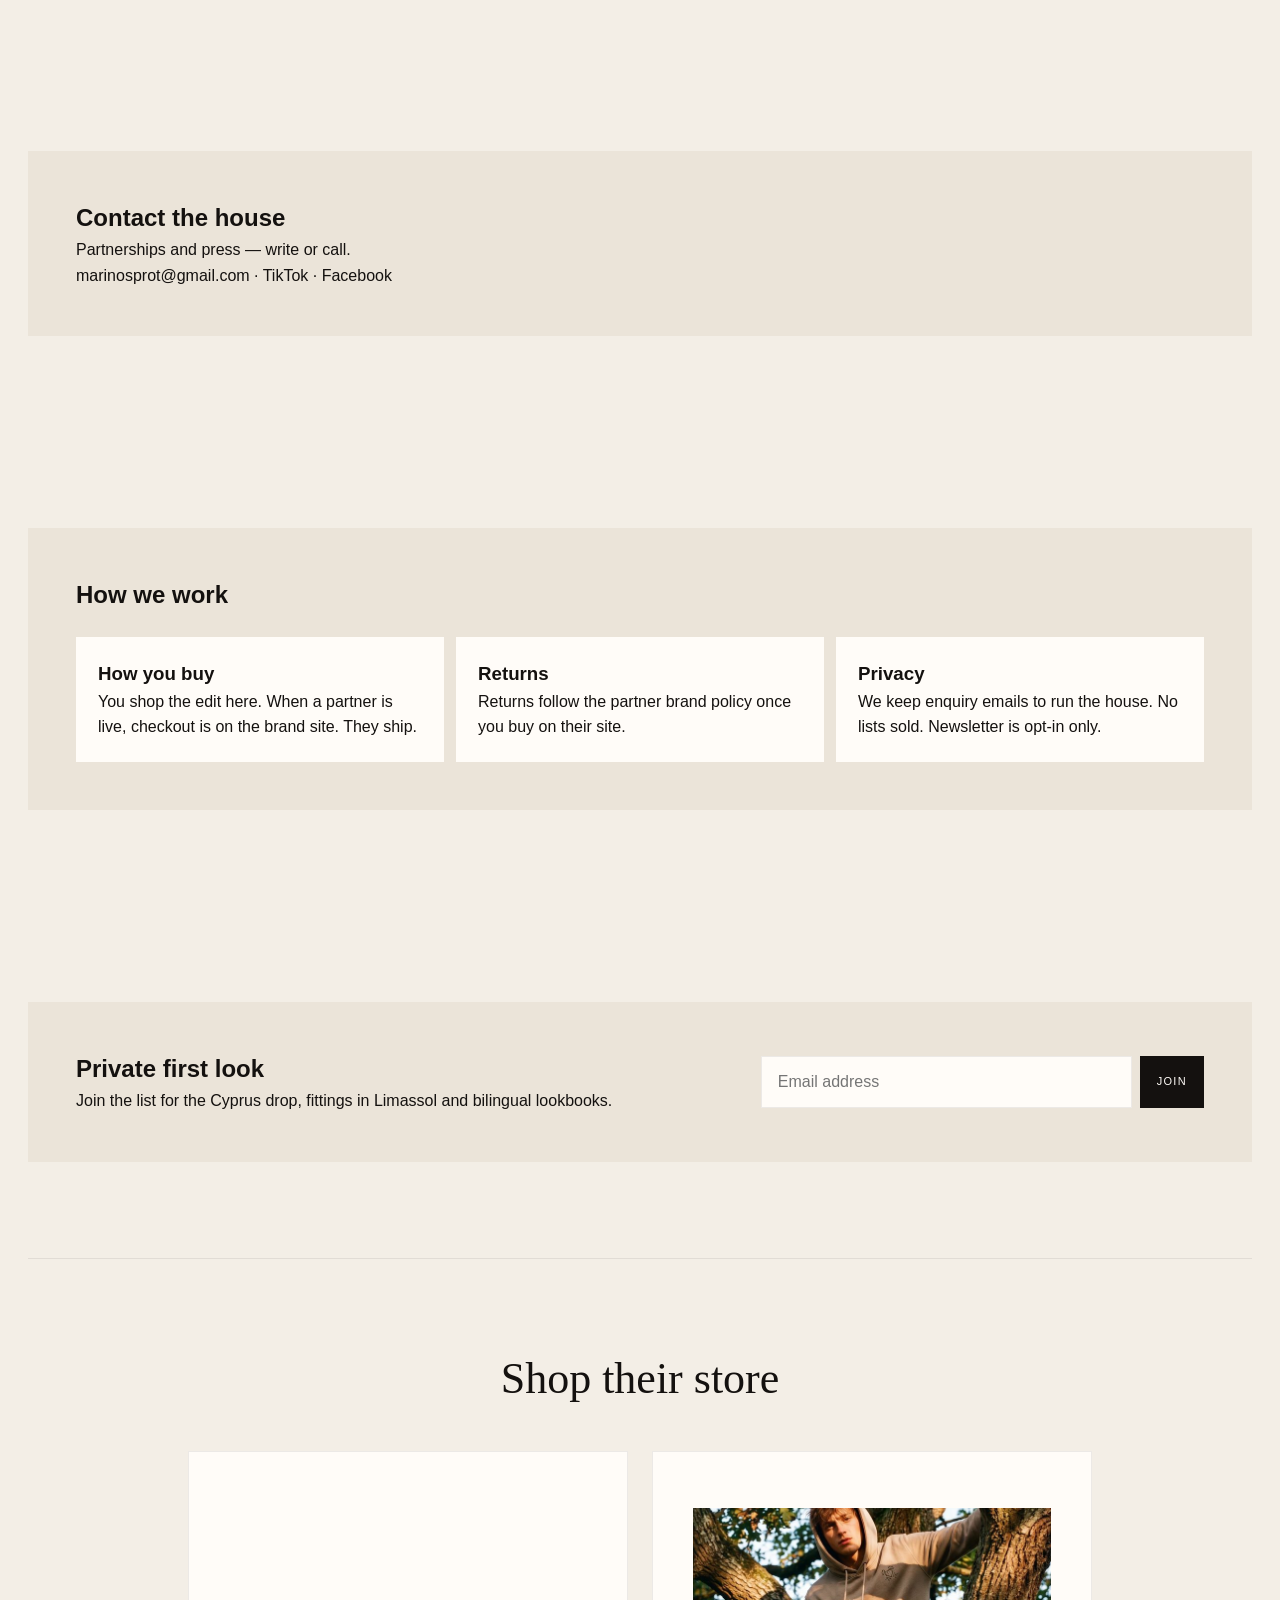
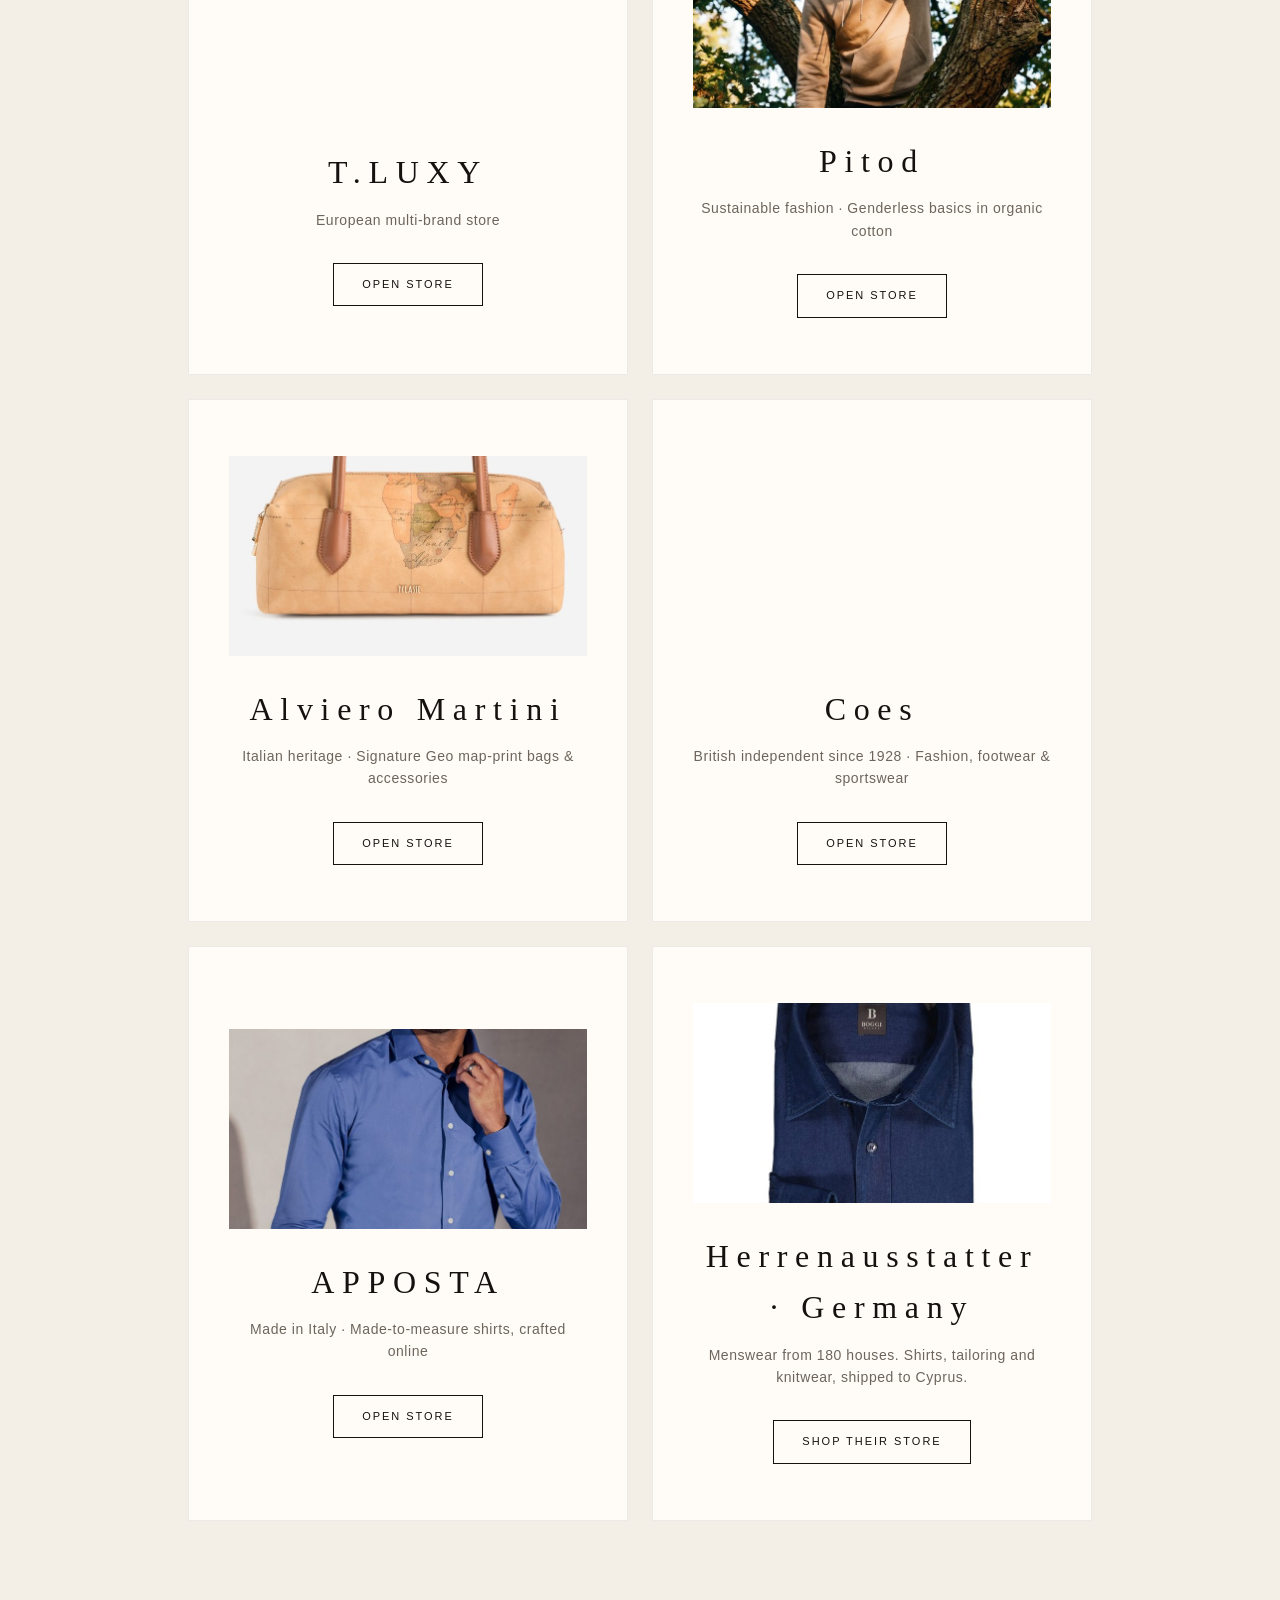
==== commit bcea8662: "Add Herrenausstatter store card (Shop their store) with photo: Awin 11952, EN/EL text, image from he" ====
--- a/index.html
+++ b/index.html
@@ -462,7 +462,7 @@
         <img class="store-card-img" src="images/stores/alviero-martini-geo-bag.jpg" alt="Alviero Martini Geo Classic oblong shoulder bag" data-i-alt="alvieroAlt" loading="lazy" width="720" height="720">
         <h3>Alviero Martini</h3>
         <p data-i="alvieroText">Italian heritage · Signature Geo map-print bags &amp; accessories</p>
-        <a class="store-btn" href="https://www.awin1.com/cread.php?awinmid=20346&amp;awinaffid=3068705&amp;ued=https%3A%2F%2Fwww.alvieromartini.it%2F" target="_blank" rel="sponsored noopener" data-i="openStore">Open store</a>
+        <a class="store-btn" href="https://www.awin1.com/cread.php?awinmid=20346&amp;awinaffid=3068705&amp;ued=https%3A%2F%2Fwww.alvieromartini.it%2Fgr%2F" target="_blank" rel="sponsored noopener" data-i="openStore">Open store</a>
       </article>
       <article class="store-card store-card--coes">
         <a class="store-card-img-link" href="https://www.awin1.com/cread.php?s=4672942&amp;v=30645&amp;q=438965&amp;r=3068705" target="_blank" rel="sponsored noopener"><img class="store-card-img store-card-img--banner" data-consent-img="affiliate" data-src="https://www.awin1.com/cshow.php?s=4672942&amp;v=30645&amp;q=438965&amp;r=3068705" alt="Coes – fashion, footwear &amp; sportswear" data-i-alt="coesAlt" loading="lazy" width="1230" height="600"></a>
@@ -475,6 +475,12 @@
         <h3>APPOSTA</h3>
         <p>Made in Italy · Made-to-measure shirts, crafted online</p>
         <a class="store-btn" href="https://www.awin1.com/cread.php?awinmid=126417&amp;awinaffid=3068705&amp;ued=https%3A%2F%2Fwww.apposta.com%2Fsp%2Fit%2Fhome.3sp" target="_blank" rel="sponsored noopener" data-i="openStore">Open store</a>
+      </article>
+      <article class="store-card store-card--herrenausstatter">
+        <img class="store-card-img" src="images/stores/herrenausstatter-navy-shirt.jpg" alt="Navy denim shirt from Herrenausstatter" data-i-alt="herrenAlt" loading="lazy" width="720" height="720">
+        <h3>Herrenausstatter · Germany</h3>
+        <p data-i="herrenText">Menswear from 180 houses. Shirts, tailoring and knitwear, shipped to Cyprus.</p>
+        <a class="store-btn" href="https://www.awin1.com/cread.php?awinmid=11952&amp;awinaffid=3068705&amp;ued=https%3A%2F%2Fwww.herrenausstatter.de" target="_blank" rel="sponsored noopener" data-i="shopTheirStore">Shop their store</a>
       </article>
       </div>
     </section>
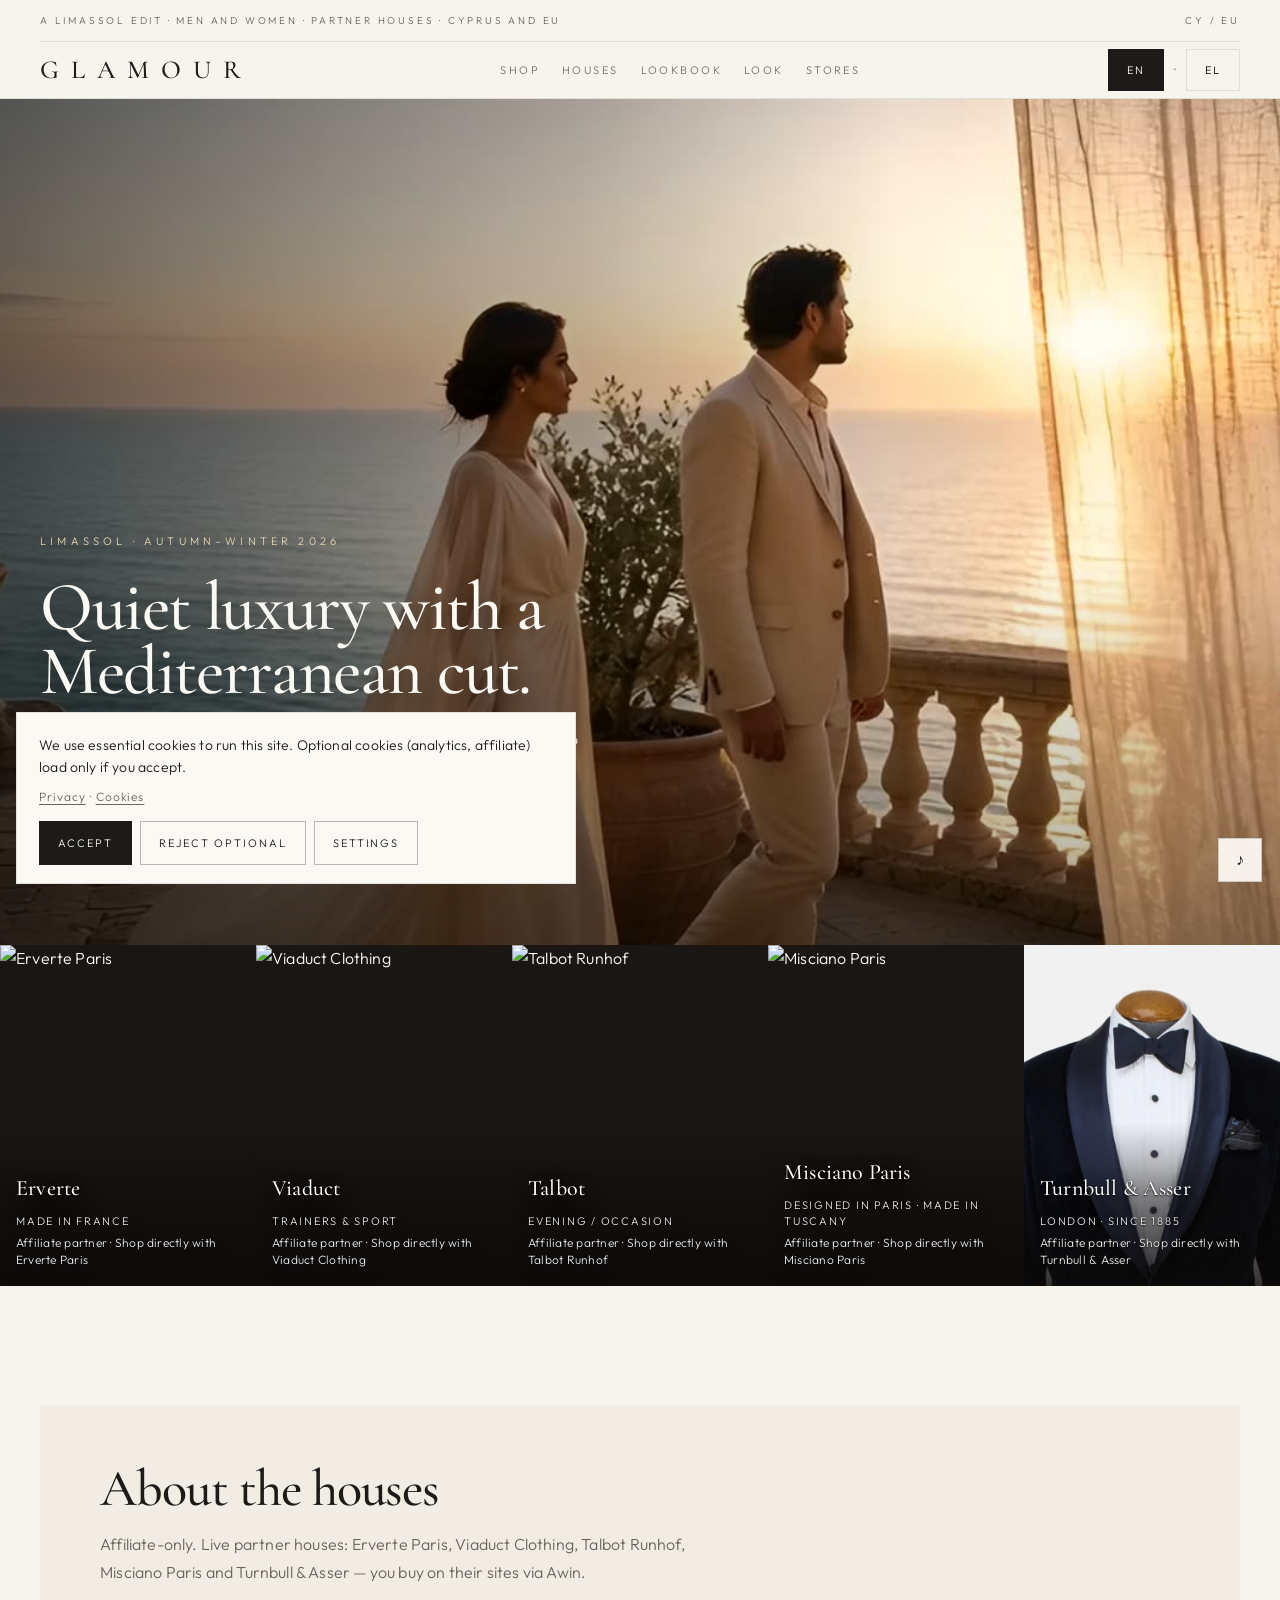
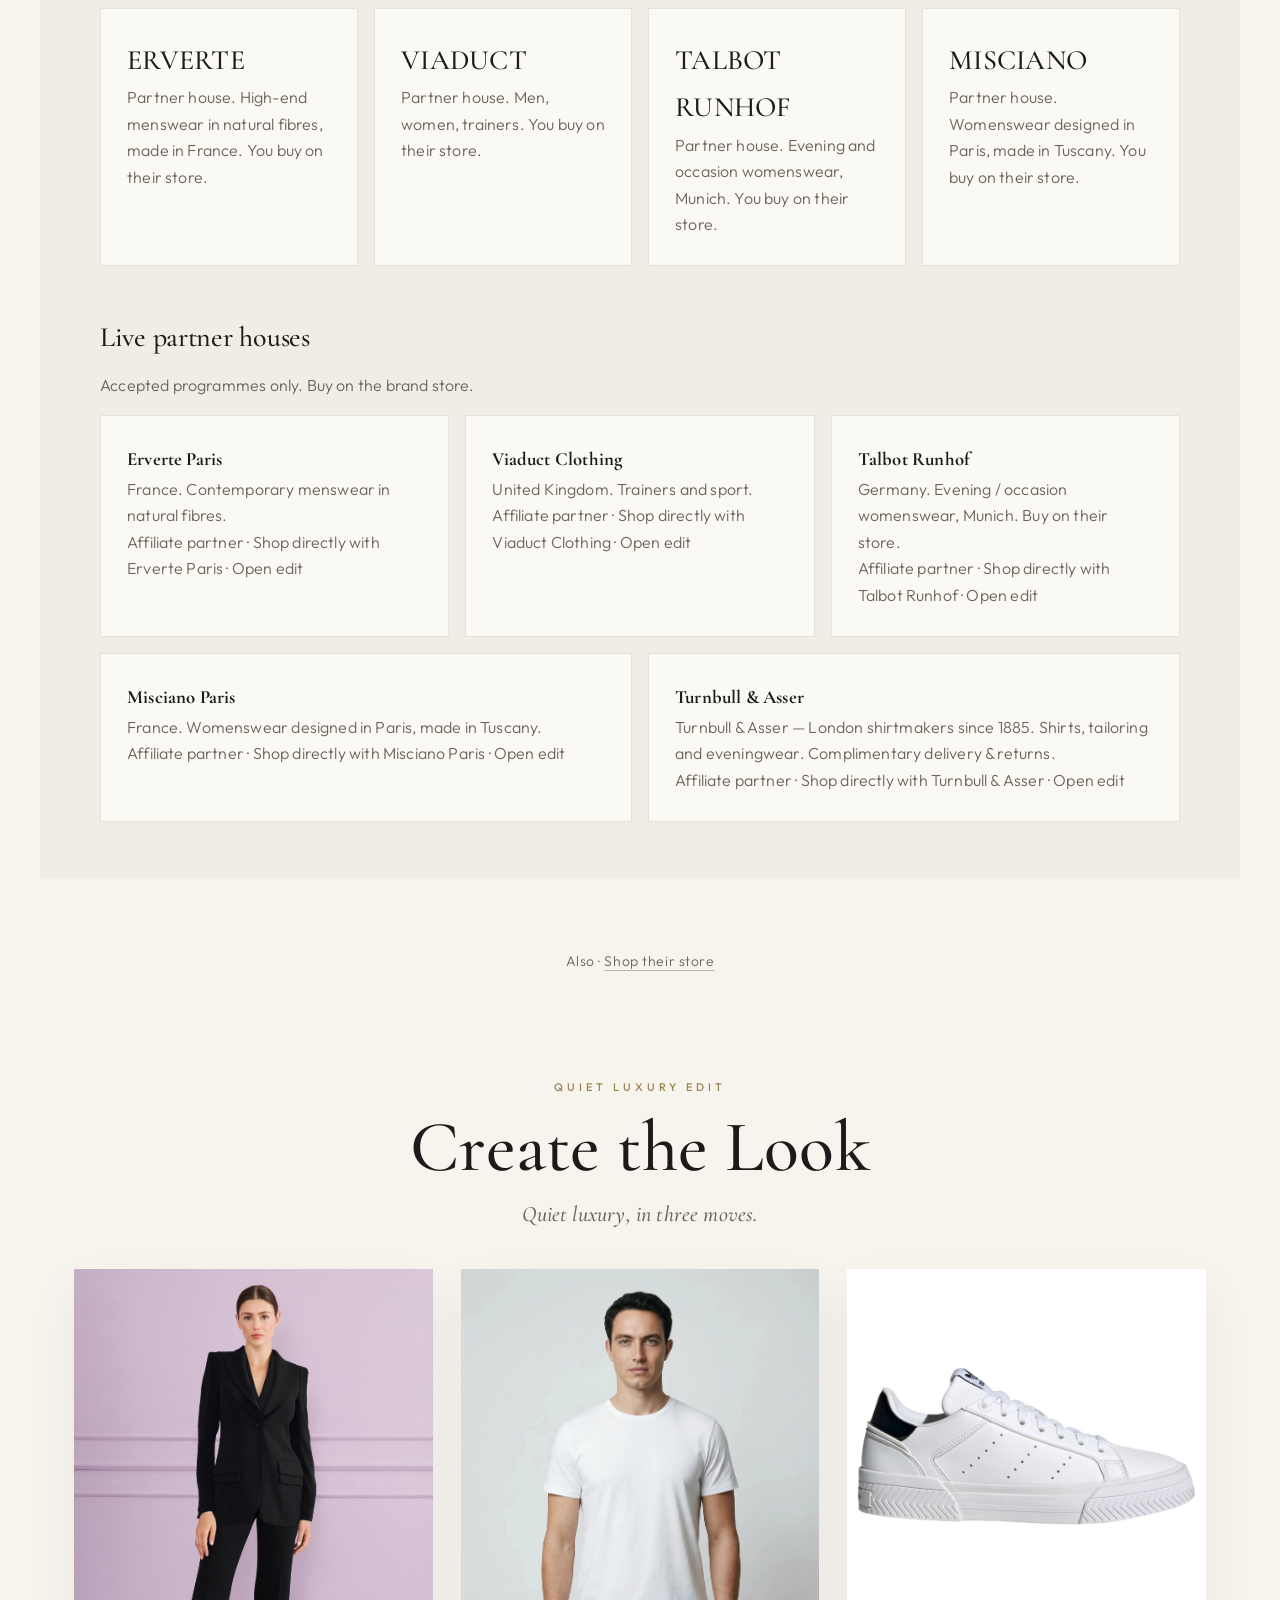
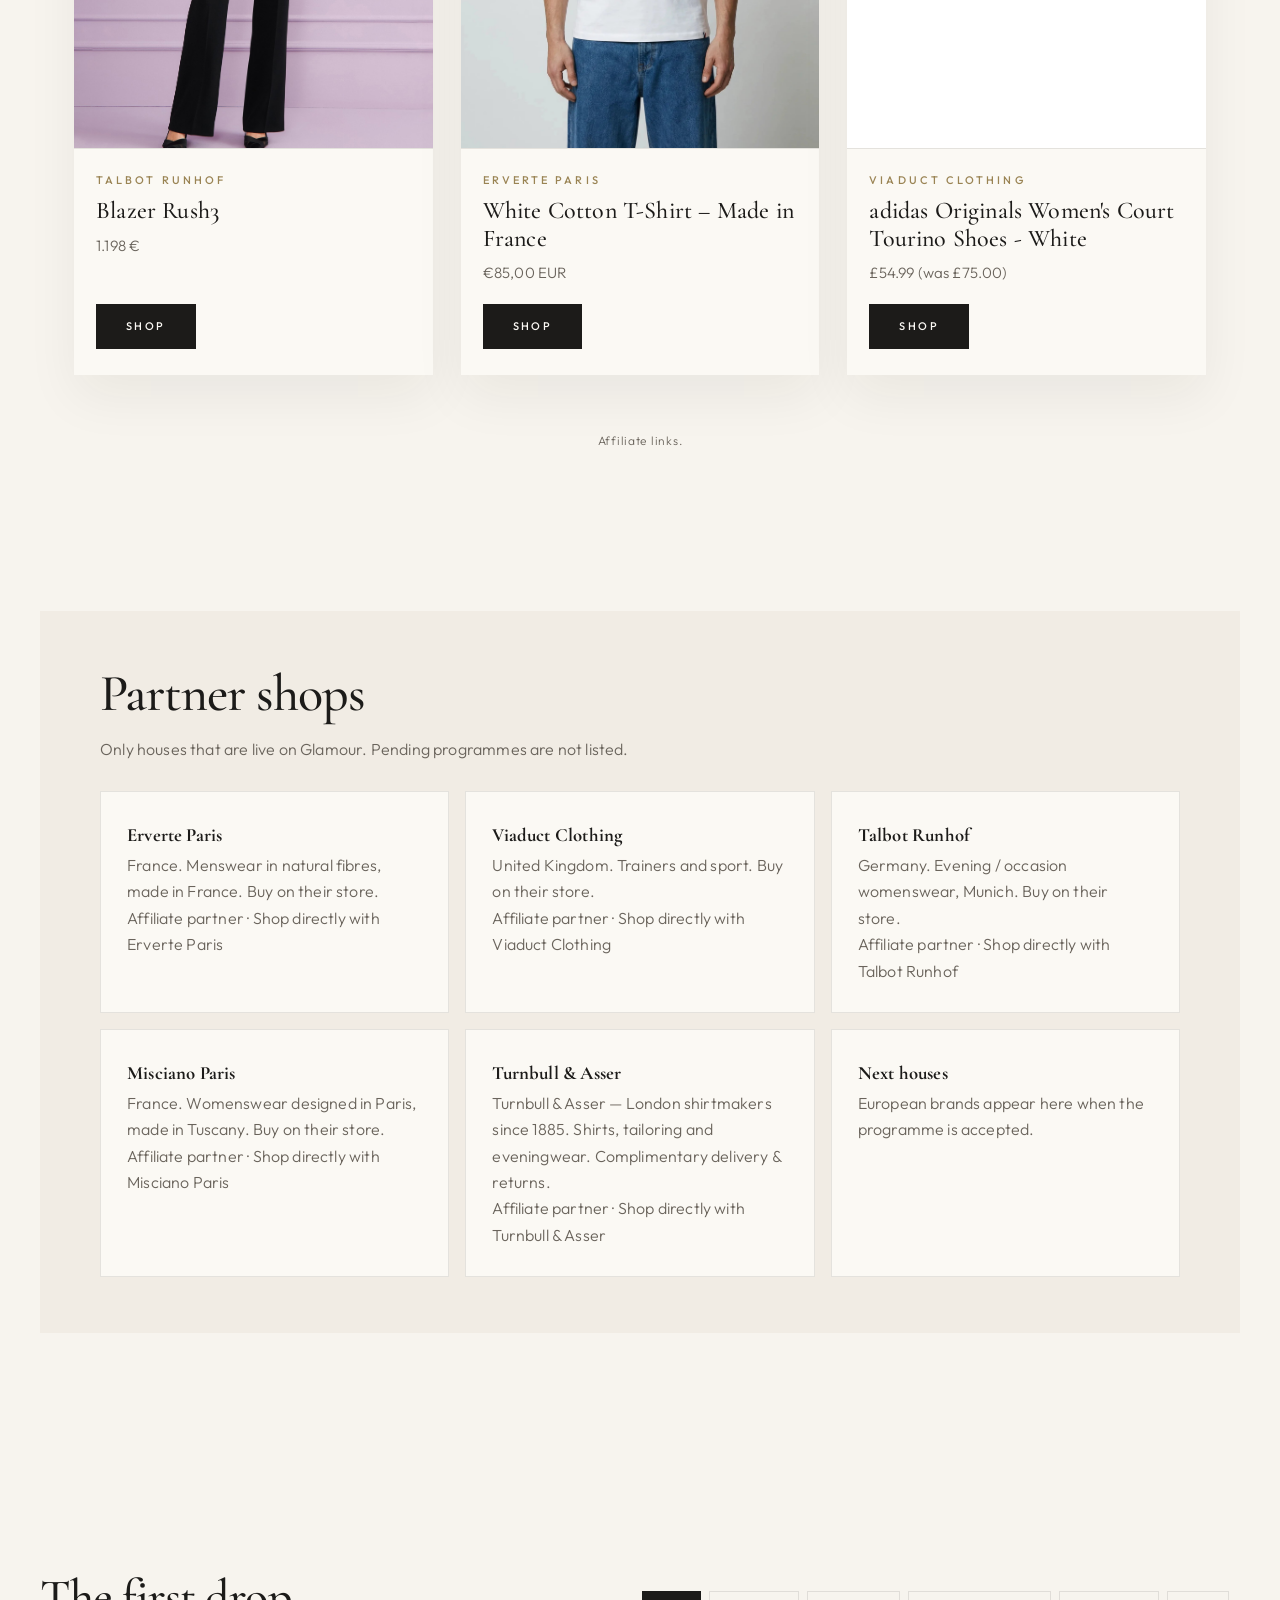
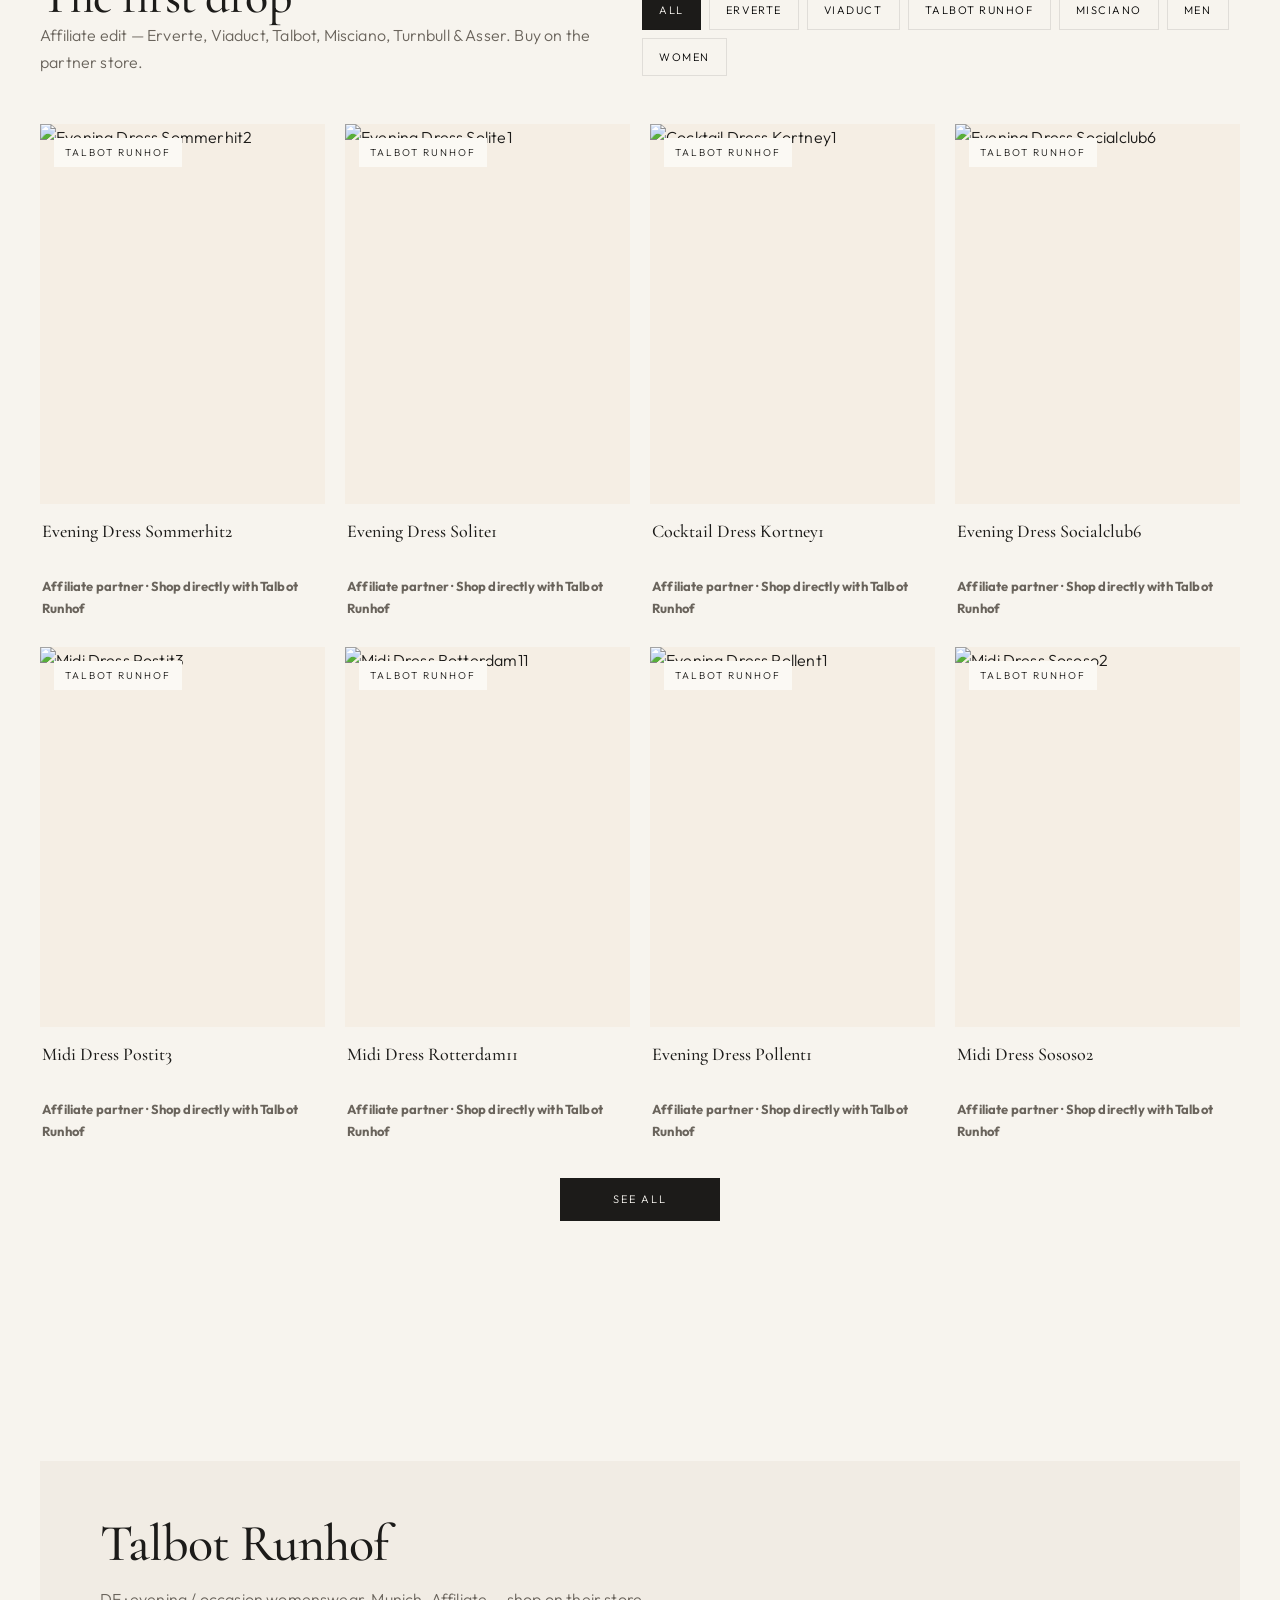
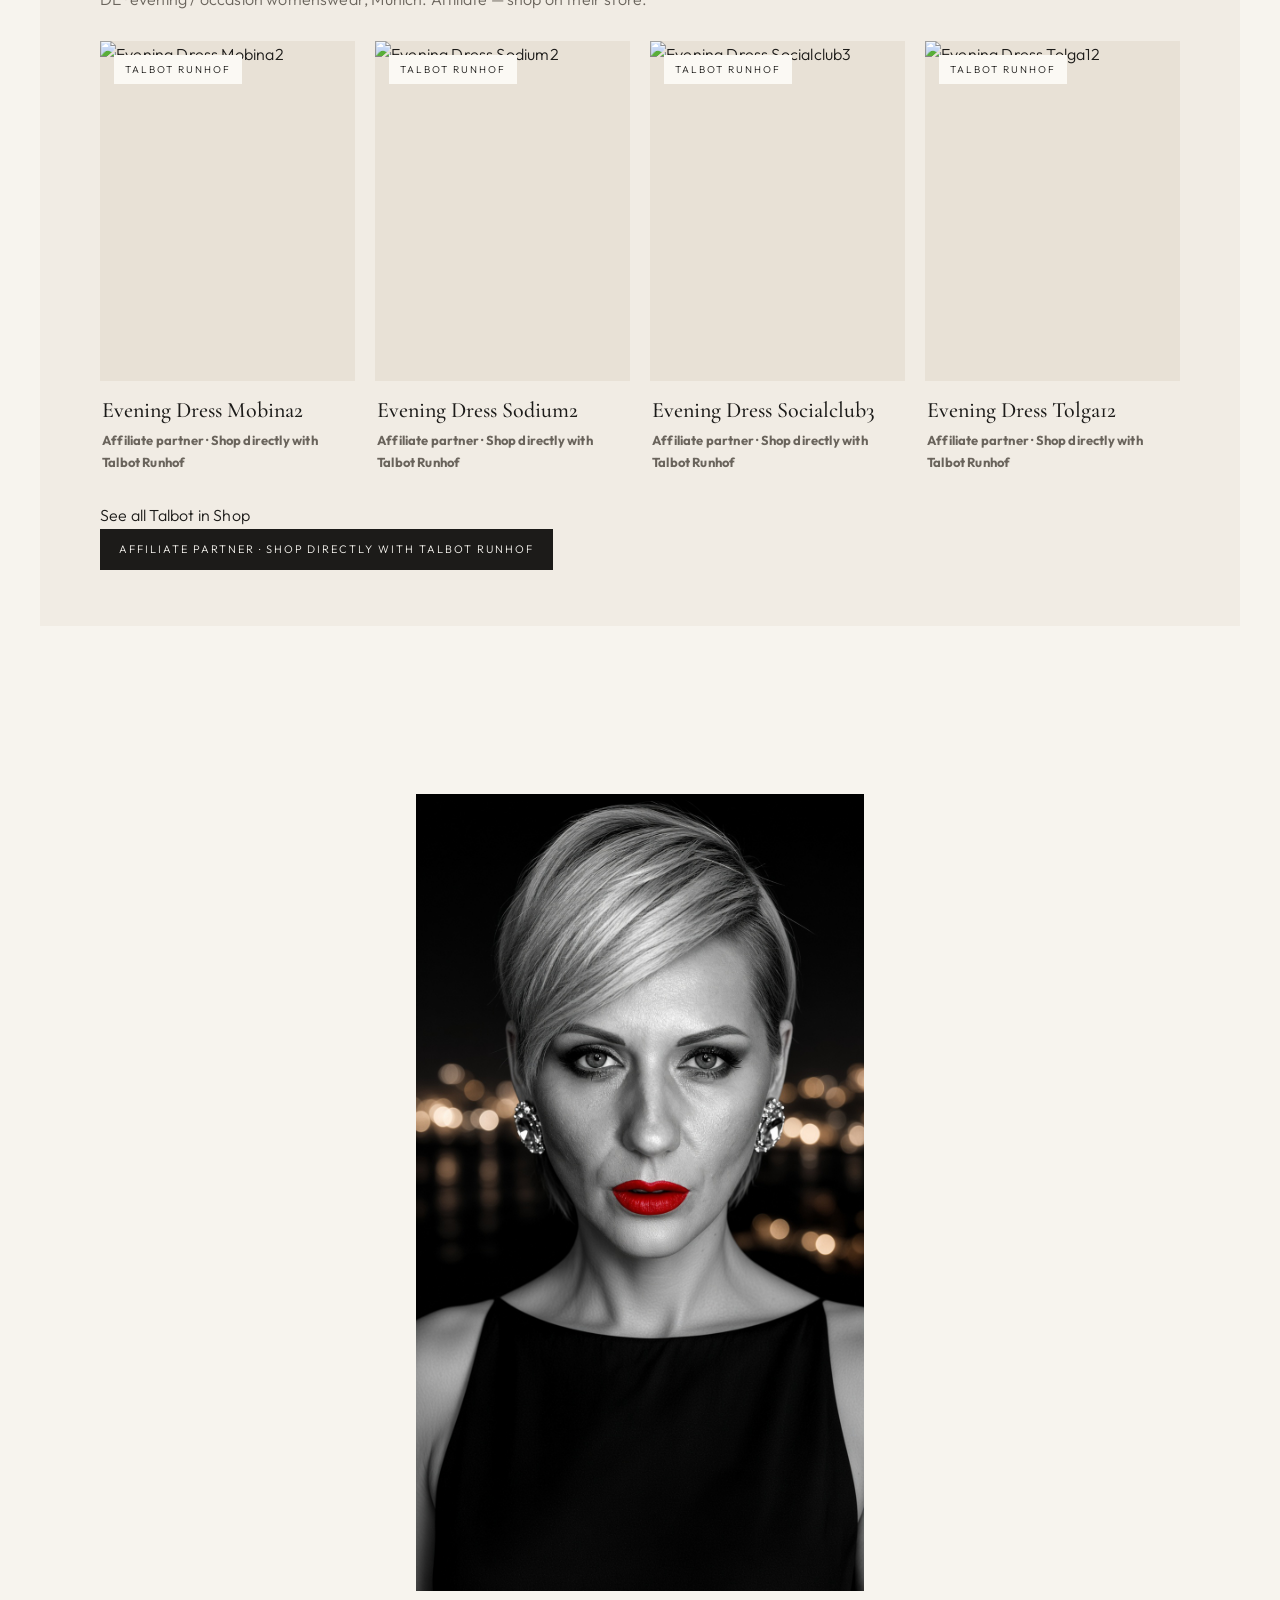
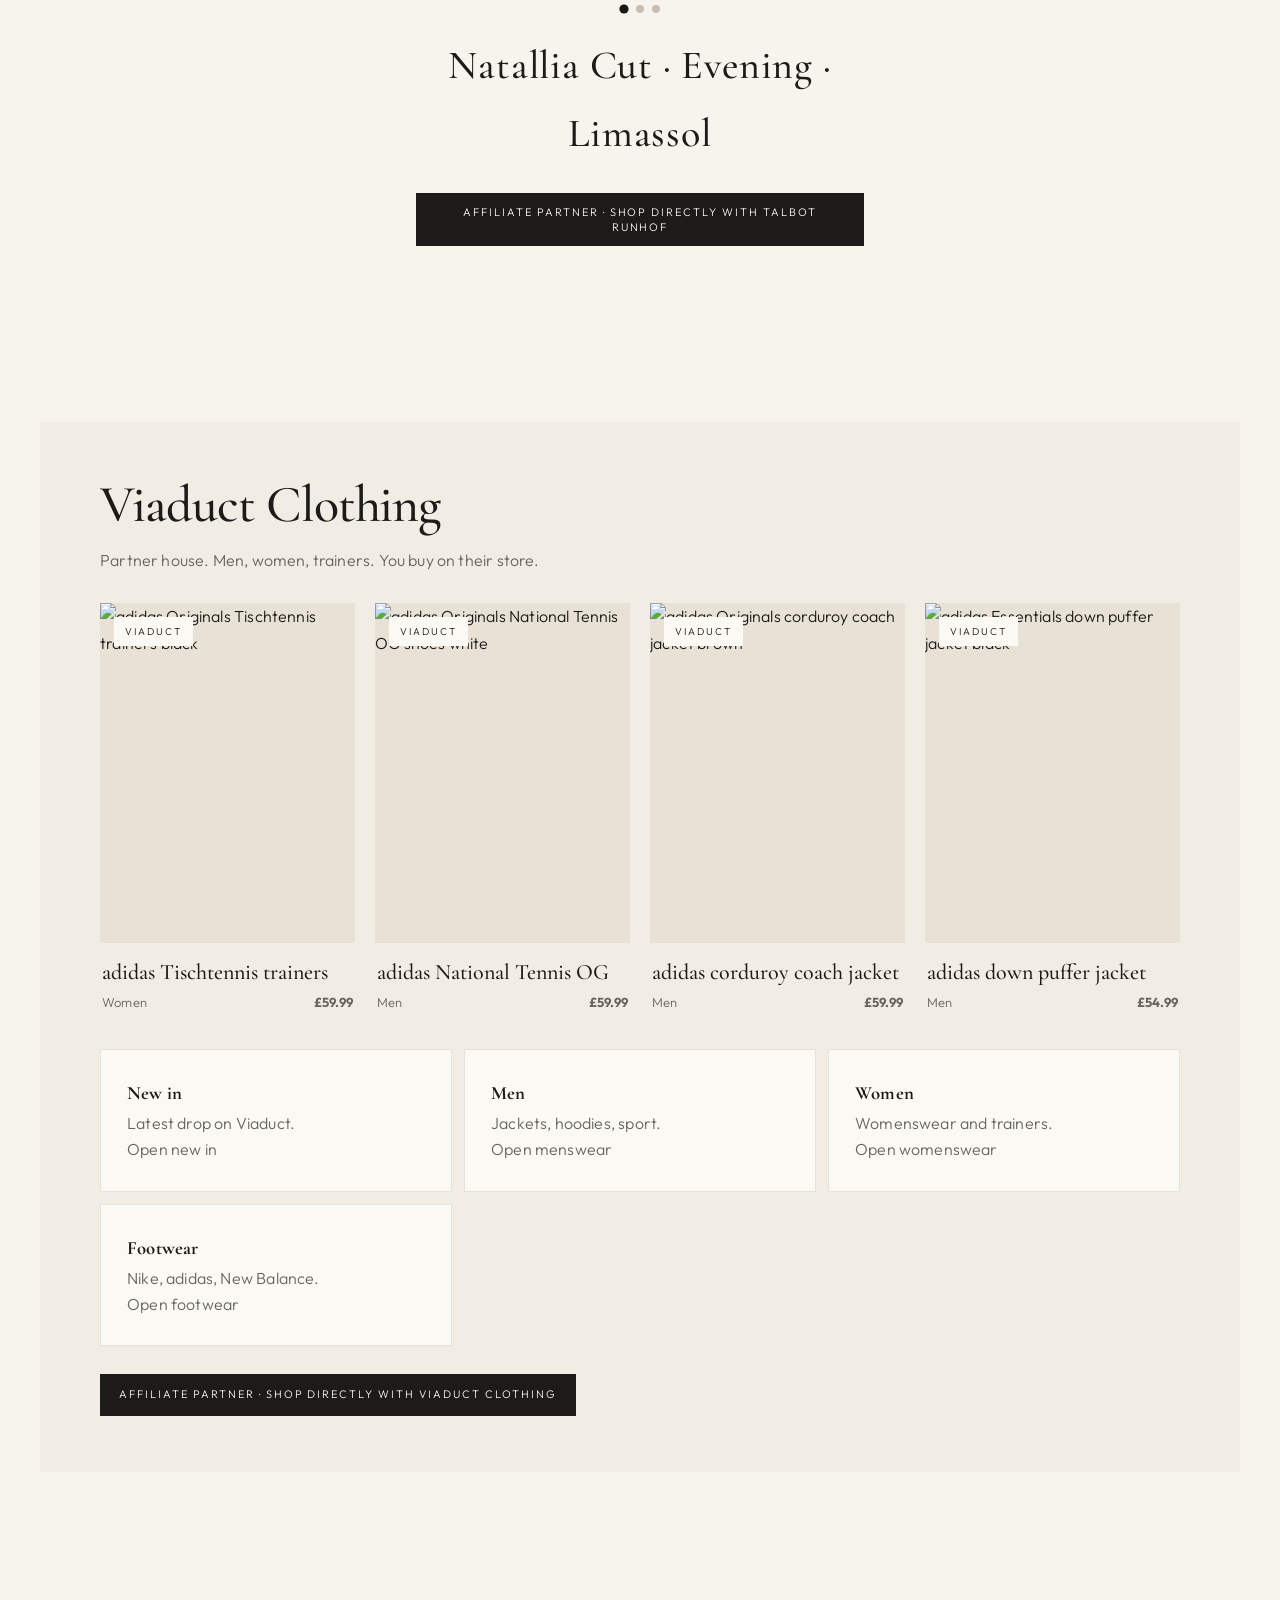
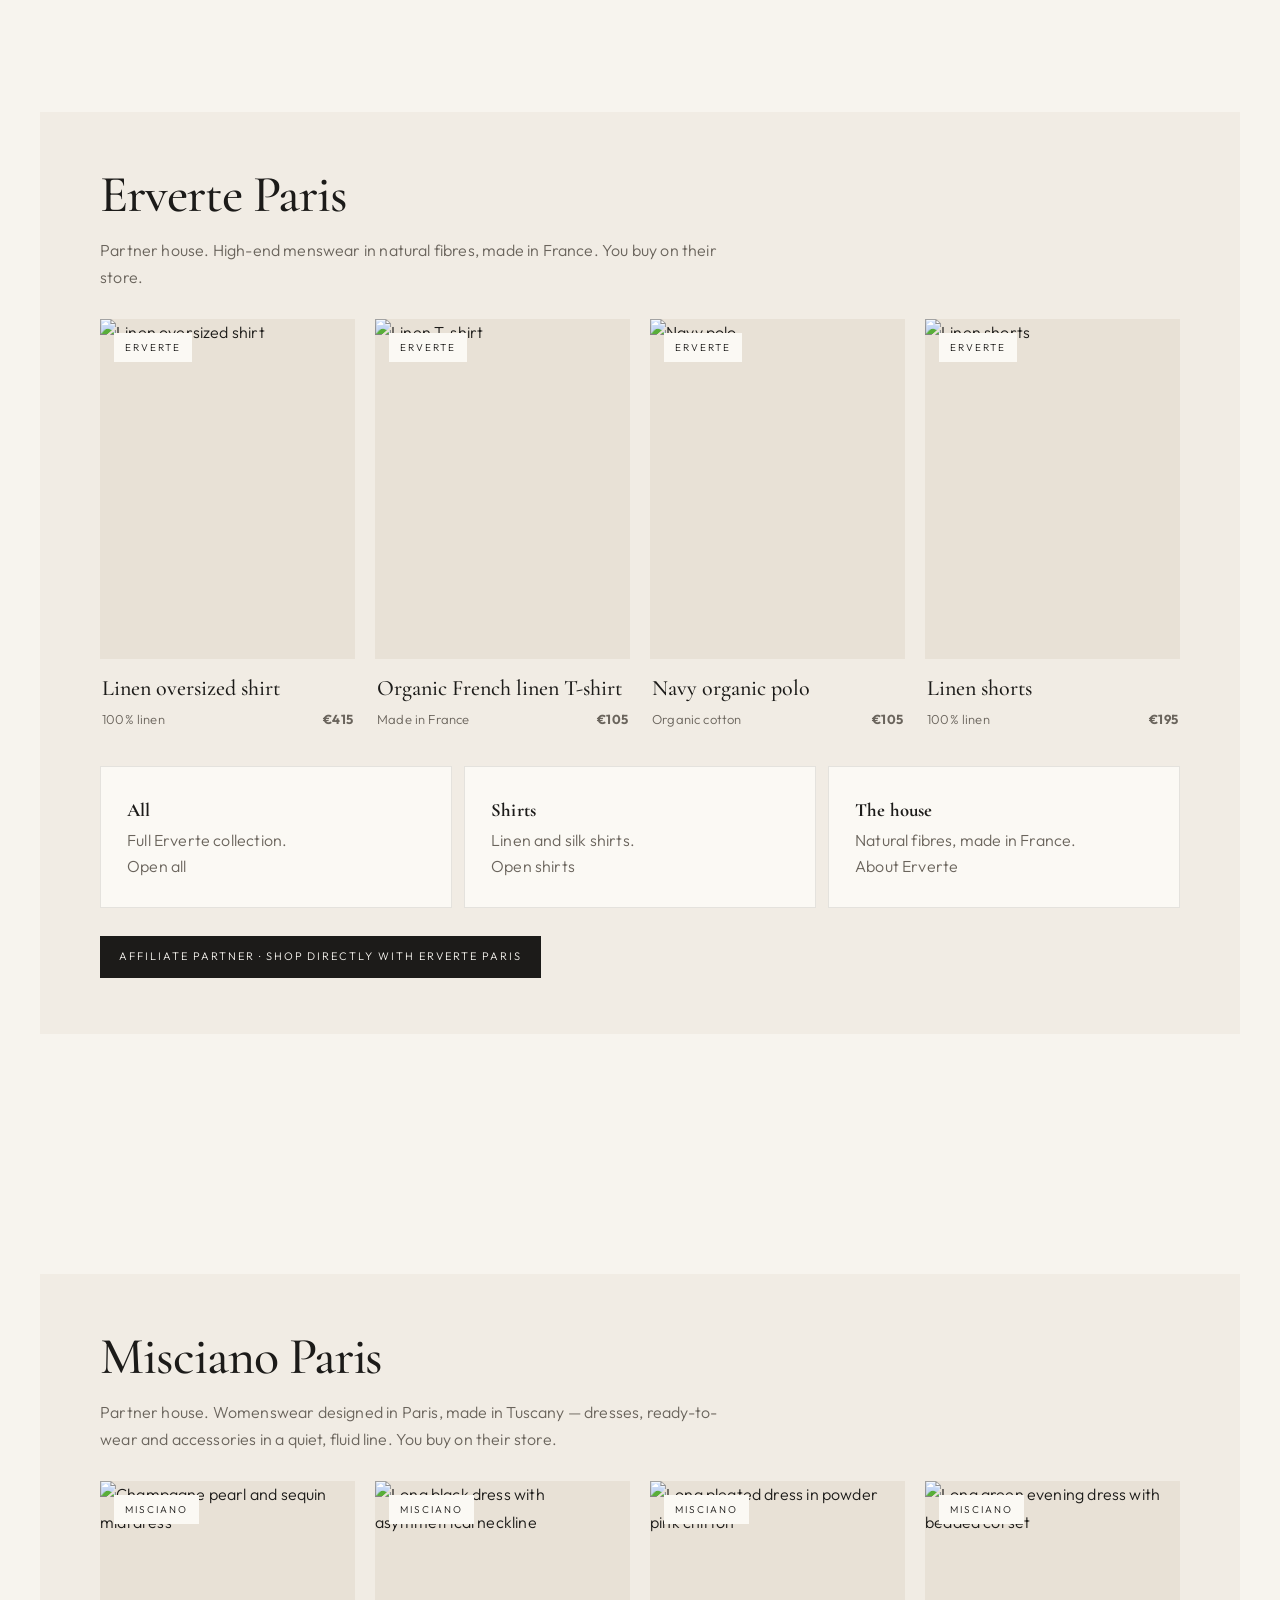
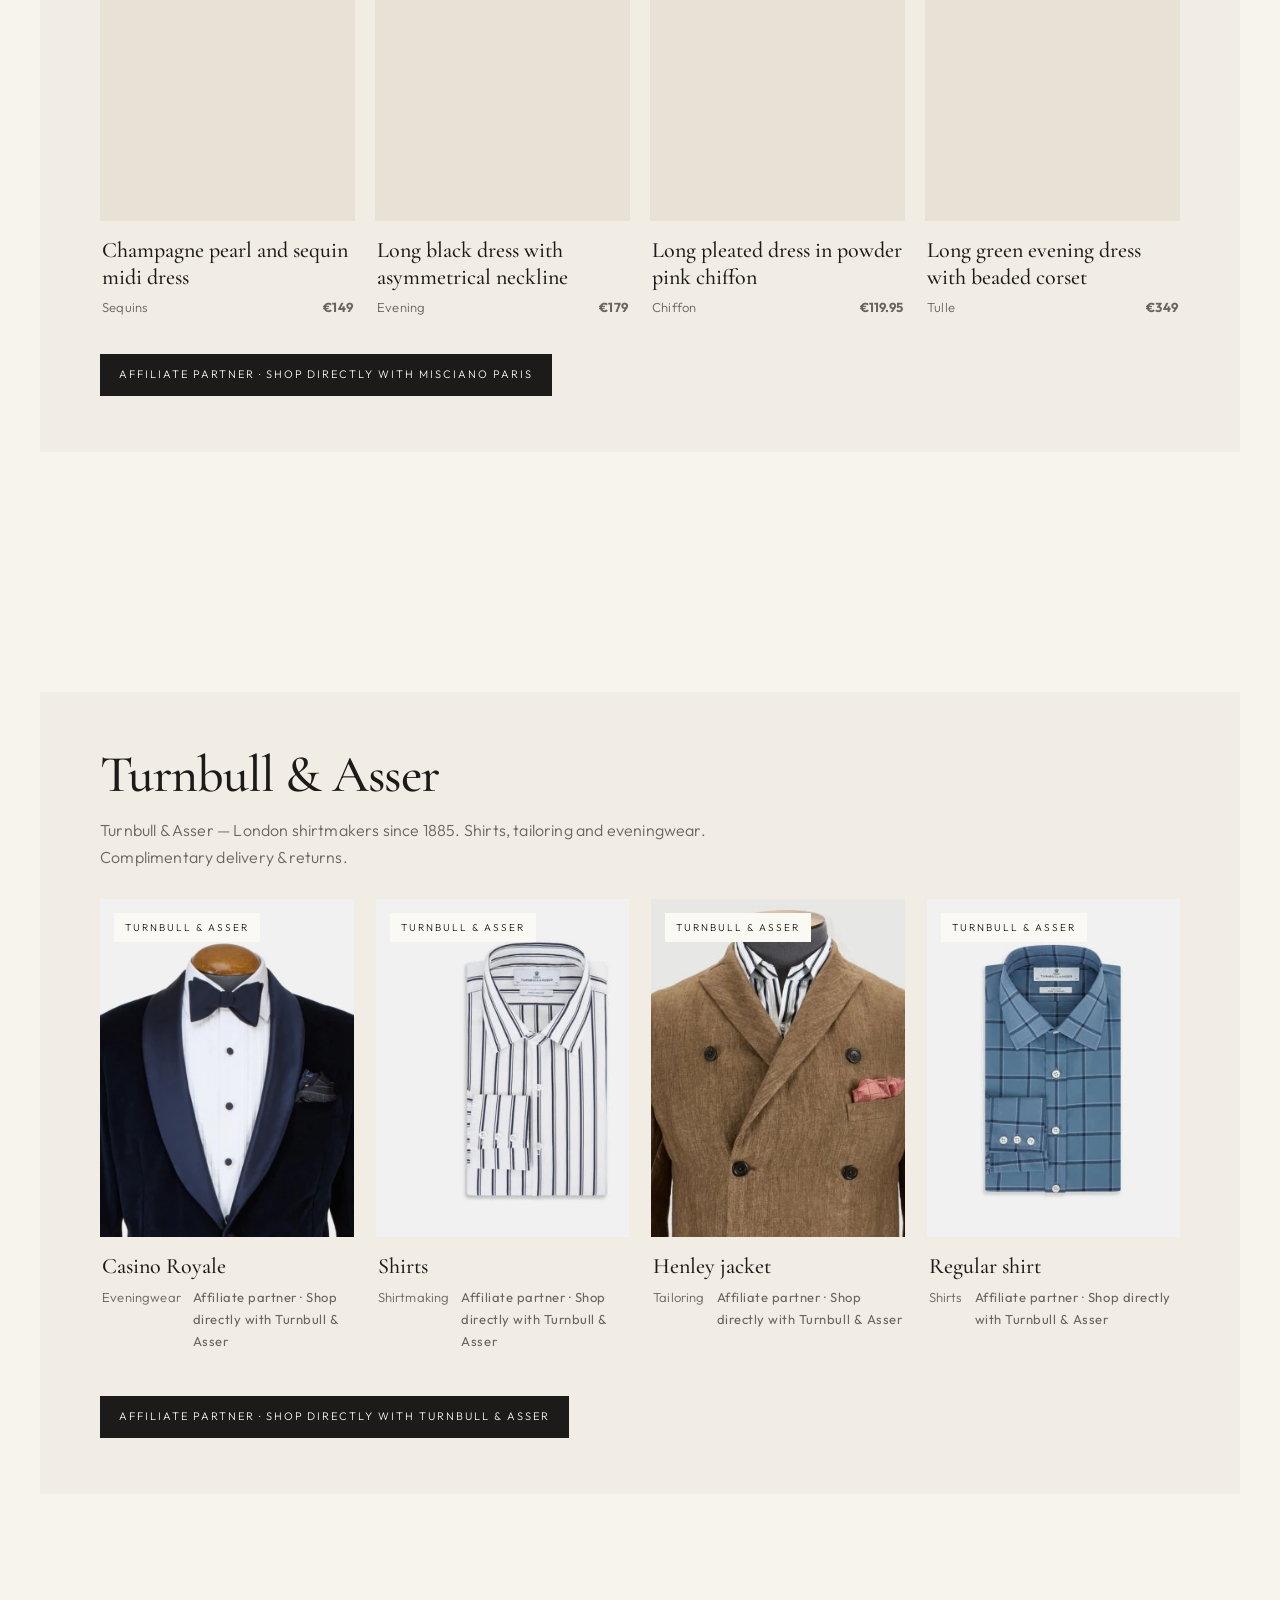
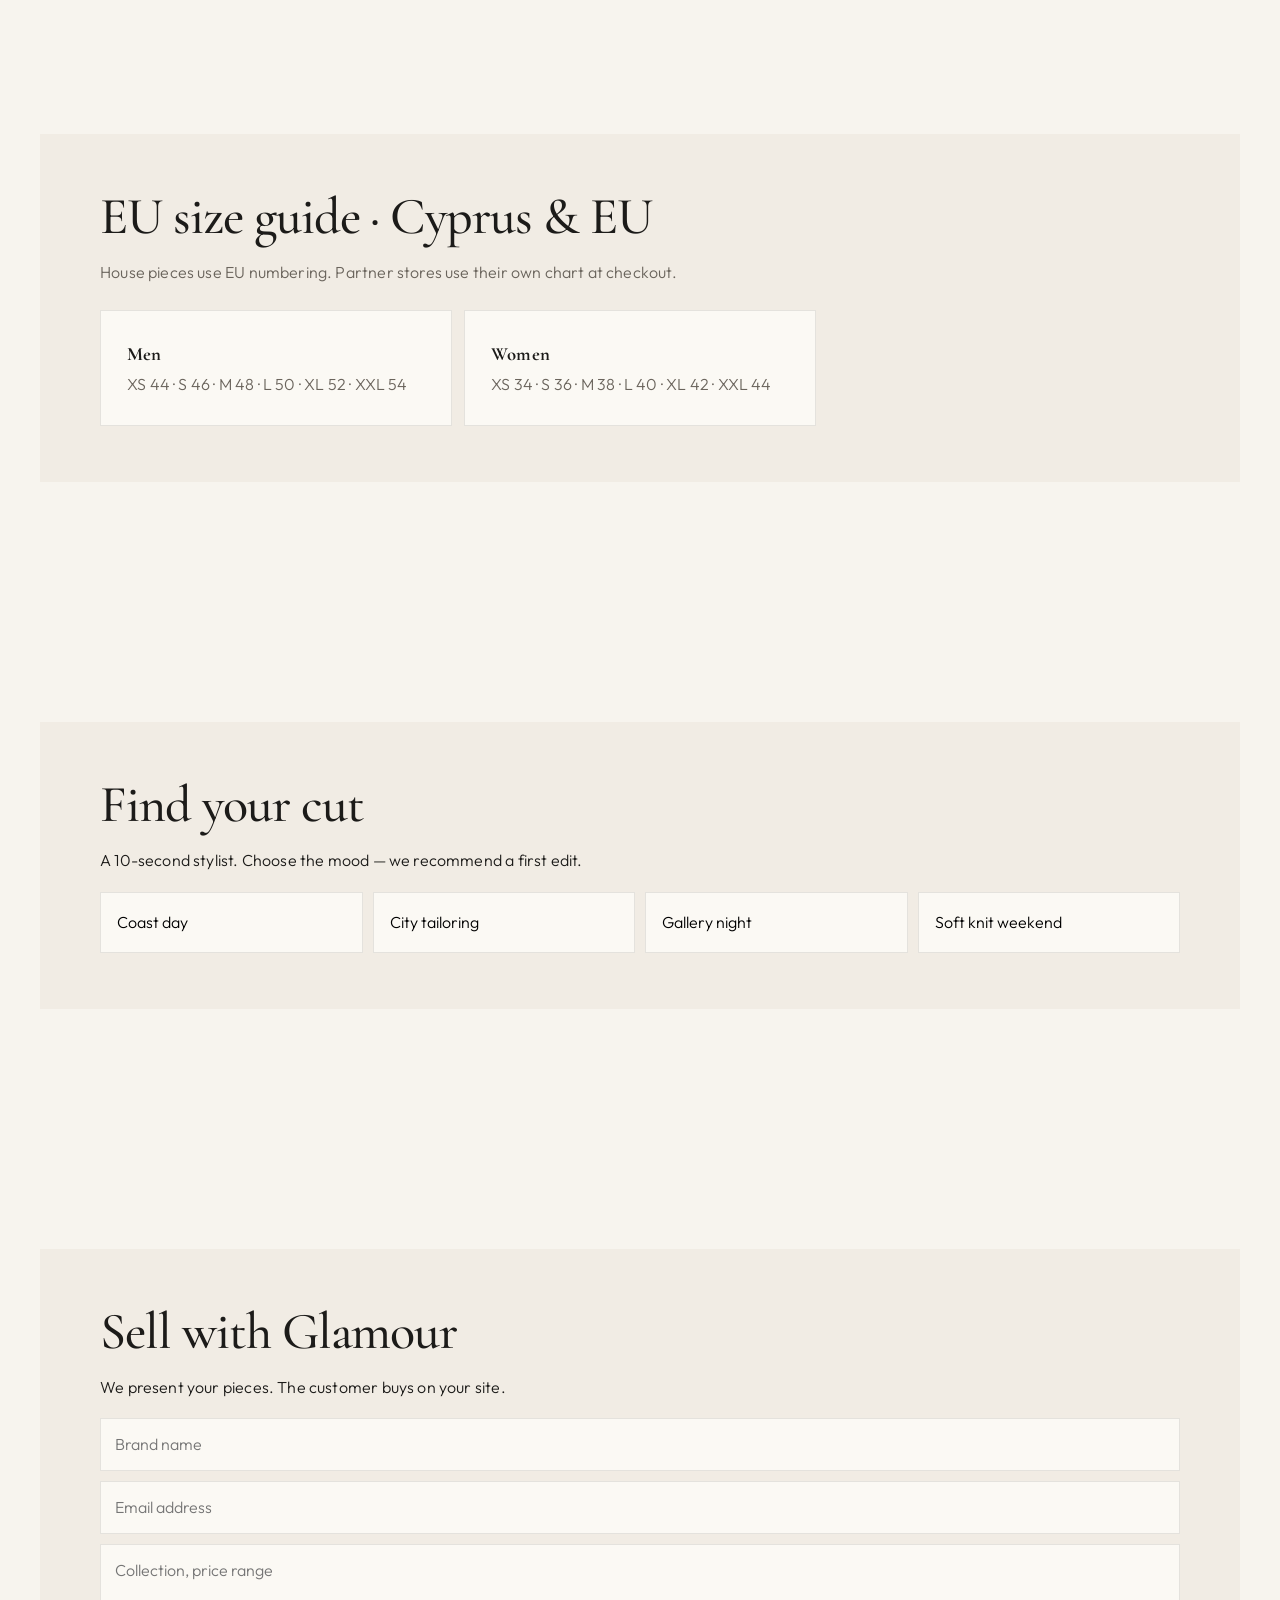
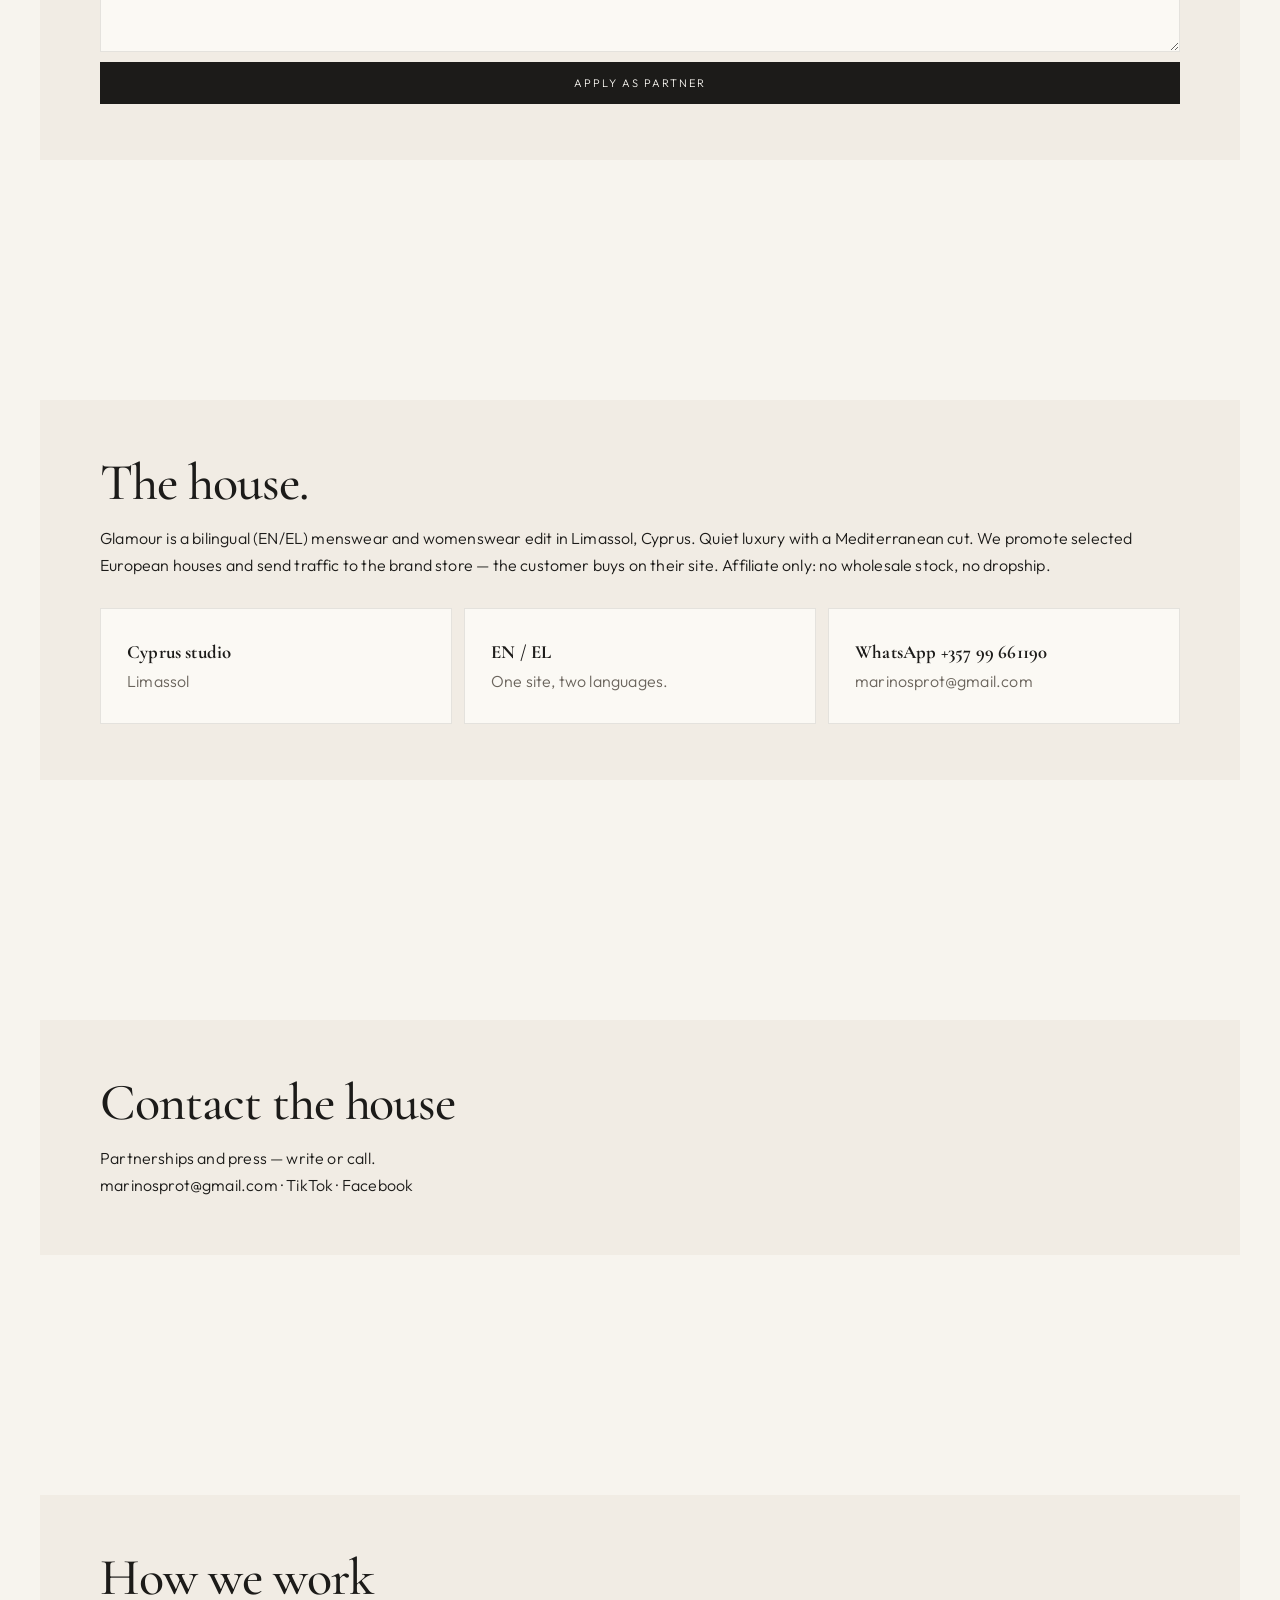
==== commit 4d24990e: "feat: add Turnbull & Asser as a fifth house Place the London shirtmakers with the main houses, using" ====
--- a/index.html
+++ b/index.html
@@ -84,6 +84,10 @@
       <img src="https://media.misciano.com/Robe_midi_noire_a_maille_cotelee_et_col_en_V_Misciano.webp" alt="Misciano Paris">
       <div class="house-tile-copy"><h2>Misciano Paris</h2><p class="house-tile-desc" data-i="tileMiscianoDesc">Designed in Paris · Made in Tuscany</p><p data-i="tileMisciano">Affiliate partner · Shop directly with Misciano Paris</p></div>
     </a>
+    <a class="house-tile house-tile--face house-tile--turnbull" href="#turnbull">
+      <img src="images/houses/turnbull/casino-royale.webp" alt="Turnbull &amp; Asser" loading="lazy" decoding="async" width="512" height="404">
+      <div class="house-tile-copy"><h2>Turnbull &amp; Asser</h2><p class="house-tile-desc" data-i="tileTurnbullDesc">London · since 1885</p><p data-i="tileTurnbull">Affiliate partner · Shop directly with Turnbull &amp; Asser</p></div>
+    </a>
   </section>
   <main class="wrap">
     <section class="section" id="houses">
@@ -113,6 +117,11 @@
             <h3>Misciano Paris</h3>
             <p data-i="miscianoBlurb">France. Womenswear designed in Paris, made in Tuscany.</p>
             <p><a rel="sponsored noopener" target="_blank" href="https://www.awin1.com/cread.php?awinmid=117185&awinaffid=3068705&ued=https%3A%2F%2Fmisciano.com%2Fen" data-i="shopMisciano">Affiliate partner · Shop directly with Misciano Paris</a> · <a href="#misciano" data-i="openEdit">Open edit</a></p>
+          </article>
+          <article>
+            <h3>Turnbull &amp; Asser</h3>
+            <p data-i="turnbullBlurb">Turnbull &amp; Asser — London shirtmakers since 1885. Shirts, tailoring and eveningwear. Complimentary delivery &amp; returns.</p>
+            <p><a rel="sponsored noopener" target="_blank" href="https://www.awin1.com/cread.php?awinmid=130425&amp;awinaffid=3068705&amp;ued=https%3A%2F%2Fturnbullandasser.co.uk%2F" data-i="shopTurnbull">Affiliate partner · Shop directly with Turnbull &amp; Asser</a> · <a href="#turnbull" data-i="openEdit">Open edit</a></p>
           </article>
         </div>
       </div>
@@ -181,6 +190,11 @@
             <p><a rel="sponsored noopener" target="_blank" href="https://www.awin1.com/cread.php?awinmid=117185&awinaffid=3068705&ued=https%3A%2F%2Fmisciano.com%2Fen" data-i="shopsMiscianoLink">Affiliate partner · Shop directly with Misciano Paris</a></p>
           </article>
           <article>
+            <h3>Turnbull &amp; Asser</h3>
+            <p data-i="shopsTurnbull">Turnbull &amp; Asser — London shirtmakers since 1885. Shirts, tailoring and eveningwear. Complimentary delivery &amp; returns.</p>
+            <p><a rel="sponsored noopener" target="_blank" href="https://www.awin1.com/cread.php?awinmid=130425&amp;awinaffid=3068705&amp;ued=https%3A%2F%2Fturnbullandasser.co.uk%2F" data-i="shopTurnbull">Affiliate partner · Shop directly with Turnbull &amp; Asser</a></p>
+          </article>
+          <article>
             <h3 data-i="nextTitle">Next houses</h3>
             <p data-i="nextText">European brands appear here when the programme is accepted.</p>
           </article>
@@ -361,6 +375,31 @@
           </a>
         </div>
         <p style="margin-top:28px"><a class="cta" rel="sponsored noopener" target="_blank" href="https://www.awin1.com/cread.php?awinmid=117185&awinaffid=3068705&ued=https%3A%2F%2Fmisciano.com%2Fen" data-i="tileMisciano">Affiliate partner · Shop directly with Misciano Paris</a></p>
+      </div>
+    </section>
+    <section class="section" id="turnbull">
+      <div class="partners-box">
+        <h2>Turnbull &amp; Asser</h2>
+        <p style="color:var(--muted);max-width:640px" data-i="turnbullText">Turnbull &amp; Asser — London shirtmakers since 1885. Shirts, tailoring and eveningwear. Complimentary delivery &amp; returns.</p>
+        <div class="grid turnbull-gallery" style="margin-top:28px">
+          <a class="card" rel="sponsored noopener" target="_blank" href="https://www.awin1.com/cread.php?awinmid=130425&amp;awinaffid=3068705&amp;ued=https%3A%2F%2Fturnbullandasser.co.uk%2F">
+            <div class="card-img"><span class="badge">Turnbull &amp; Asser</span><img class="tb-casino" src="images/houses/turnbull/casino-royale.webp" alt="Turnbull &amp; Asser Casino Royale eveningwear" data-i-alt="tbAltCasino" loading="lazy" decoding="async" width="512" height="404"></div>
+            <div class="card-body"><h3 data-i="tbCasino">Casino Royale</h3><div class="meta"><span data-i="tbEvening">Eveningwear</span><strong data-i="ctaTurnbull">Affiliate partner · Shop directly with Turnbull &amp; Asser</strong></div></div>
+          </a>
+          <a class="card" rel="sponsored noopener" target="_blank" href="https://www.awin1.com/cread.php?awinmid=130425&amp;awinaffid=3068705&amp;ued=https%3A%2F%2Fturnbullandasser.co.uk%2F">
+            <div class="card-img"><span class="badge">Turnbull &amp; Asser</span><img class="tb-shirts" src="images/houses/turnbull/shirts.webp" alt="Turnbull &amp; Asser shirts" data-i-alt="tbAltShirts" loading="lazy" decoding="async" width="512" height="404"></div>
+            <div class="card-body"><h3 data-i="tbShirts">Shirts</h3><div class="meta"><span data-i="tbShirtmaking">Shirtmaking</span><strong data-i="ctaTurnbull">Affiliate partner · Shop directly with Turnbull &amp; Asser</strong></div></div>
+          </a>
+          <a class="card" rel="sponsored noopener" target="_blank" href="https://www.awin1.com/cread.php?awinmid=130425&amp;awinaffid=3068705&amp;ued=https%3A%2F%2Fturnbullandasser.co.uk%2F">
+            <div class="card-img"><span class="badge">Turnbull &amp; Asser</span><img class="tb-henley" src="images/houses/turnbull/henley-jacket.webp" alt="Turnbull &amp; Asser Henley jacket" data-i-alt="tbAltHenley" loading="lazy" decoding="async" width="512" height="404"></div>
+            <div class="card-body"><h3 data-i="tbHenley">Henley jacket</h3><div class="meta"><span data-i="tbTailoring">Tailoring</span><strong data-i="ctaTurnbull">Affiliate partner · Shop directly with Turnbull &amp; Asser</strong></div></div>
+          </a>
+          <a class="card" rel="sponsored noopener" target="_blank" href="https://www.awin1.com/cread.php?awinmid=130425&amp;awinaffid=3068705&amp;ued=https%3A%2F%2Fturnbullandasser.co.uk%2F">
+            <div class="card-img"><span class="badge">Turnbull &amp; Asser</span><img class="tb-regular" src="images/houses/turnbull/regular-shirt.webp" alt="Turnbull &amp; Asser regular shirt" data-i-alt="tbAltRegular" loading="lazy" decoding="async" width="512" height="404"></div>
+            <div class="card-body"><h3 data-i="tbRegular">Regular shirt</h3><div class="meta"><span data-i="tbShirting">Shirts</span><strong data-i="ctaTurnbull">Affiliate partner · Shop directly with Turnbull &amp; Asser</strong></div></div>
+          </a>
+        </div>
+        <p style="margin-top:28px"><a class="cta" rel="sponsored noopener" target="_blank" href="https://www.awin1.com/cread.php?awinmid=130425&amp;awinaffid=3068705&amp;ued=https%3A%2F%2Fturnbullandasser.co.uk%2F" data-i="shopAllTurnbull">Affiliate partner · Shop directly with Turnbull &amp; Asser</a></p>
       </div>
     </section>
     <section class="section" id="sizes">
@@ -488,7 +527,7 @@
   <footer>
     <div class="wrap foot">
       <div><a class="brand" href="#">GLAMOUR</a><p data-i="footPlace">Limassol · Cyprus</p></div>
-      <div><h4 data-i="shop"></h4><a href="#shop" data-i="men"></a><a href="#shops" data-i="shopsLink">Shops</a><a href="#erverte">Erverte</a><a href="#trainers">Viaduct</a><a href="#talbot">Talbot</a><a href="#misciano">Misciano</a><a href="#sizes" data-i="sizesLink">Sizes</a></div>
+      <div><h4 data-i="shop"></h4><a href="#shop" data-i="men"></a><a href="#shops" data-i="shopsLink">Shops</a><a href="#erverte">Erverte</a><a href="#trainers">Viaduct</a><a href="#talbot">Talbot</a><a href="#misciano">Misciano</a><a href="#turnbull">Turnbull &amp; Asser</a><a href="#sizes" data-i="sizesLink">Sizes</a></div>
       <div><h4 data-i="contactH">Contact</h4><a href="mailto:marinosprot@gmail.com">marinosprot@gmail.com</a></div>
       <div><h4 data-i="followH">Follow</h4><a href="https://www.tiktok.com/@glamour.cy" target="_blank" rel="noopener">TikTok</a><a href="https://www.facebook.com/profile.php?id=61593987297151" target="_blank" rel="noopener">Facebook</a></div>
     </div>
--- a/css/styles.css
+++ b/css/styles.css
@@ -1,58 +1,111 @@
+/* Self-hosted Cormorant Garamond + Outfit (OFL). No Google Fonts request. */
+@font-face {
+  font-family: "Cormorant Garamond";
+  font-style: normal;
+  font-weight: 300 700;
+  font-display: swap;
+  src: url("../fonts/cormorant-garamond-latin-ext.woff2") format("woff2");
+  unicode-range: U+0100-02BA, U+02BD-02C5, U+02C7-02CC, U+02CE-02D7, U+02DD-02FF, U+0304, U+0308, U+0329, U+1D00-1DBF, U+1E00-1E9F, U+1EF2-1EFF, U+2020, U+20A0-20AB, U+20AD-20C4, U+2113, U+2C60-2C7F, U+A720-A7FF;
+}
+@font-face {
+  font-family: "Cormorant Garamond";
+  font-style: normal;
+  font-weight: 300 700;
+  font-display: swap;
+  src: url("../fonts/cormorant-garamond-latin.woff2") format("woff2");
+  unicode-range: U+0000-00FF, U+0131, U+0152-0153, U+02BB-02BC, U+02C6, U+02DA, U+02DC, U+0304, U+0308, U+0329, U+2000-206F, U+20AC, U+2122, U+2191, U+2193, U+2212, U+2215, U+FEFF, U+FFFD;
+}
+@font-face {
+  font-family: "Cormorant Garamond";
+  font-style: italic;
+  font-weight: 500;
+  font-display: swap;
+  src: url("../fonts/cormorant-garamond-italic-500-latin-ext.woff2") format("woff2");
+  unicode-range: U+0100-02BA, U+02BD-02C5, U+02C7-02CC, U+02CE-02D7, U+02DD-02FF, U+0304, U+0308, U+0329, U+1D00-1DBF, U+1E00-1E9F, U+1EF2-1EFF, U+2020, U+20A0-20AB, U+20AD-20C4, U+2113, U+2C60-2C7F, U+A720-A7FF;
+}
+@font-face {
+  font-family: "Cormorant Garamond";
+  font-style: italic;
+  font-weight: 500;
+  font-display: swap;
+  src: url("../fonts/cormorant-garamond-italic-500-latin.woff2") format("woff2");
+  unicode-range: U+0000-00FF, U+0131, U+0152-0153, U+02BB-02BC, U+02C6, U+02DA, U+02DC, U+0304, U+0308, U+0329, U+2000-206F, U+20AC, U+2122, U+2191, U+2193, U+2212, U+2215, U+FEFF, U+FFFD;
+}
+@font-face {
+  font-family: "Outfit";
+  font-style: normal;
+  font-weight: 100 900;
+  font-display: swap;
+  src: url("../fonts/outfit-latin-ext.woff2") format("woff2");
+  unicode-range: U+0100-02BA, U+02BD-02C5, U+02C7-02CC, U+02CE-02D7, U+02DD-02FF, U+0304, U+0308, U+0329, U+1D00-1DBF, U+1E00-1E9F, U+1EF2-1EFF, U+2020, U+20A0-20AB, U+20AD-20C4, U+2113, U+2C60-2C7F, U+A720-A7FF;
+}
+@font-face {
+  font-family: "Outfit";
+  font-style: normal;
+  font-weight: 100 900;
+  font-display: swap;
+  src: url("../fonts/outfit-latin.woff2") format("woff2");
+  unicode-range: U+0000-00FF, U+0131, U+0152-0153, U+02BB-02BC, U+02C6, U+02DA, U+02DC, U+0304, U+0308, U+0329, U+2000-206F, U+20AC, U+2122, U+2191, U+2193, U+2212, U+2215, U+FEFF, U+FFFD;
+}
 :root {
-  --bg: #f3eee6;
-  --bg-2: #ebe4d9;
-  --ink: #14110f;
-  --muted: #6d655c;
-  --line: rgba(20, 17, 15, 0.08);
-  --card: #fffcf8;
-  --accent: #6f4a2c;
-  --white: #fffcf8;
-  --shadow: 0 24px 60px rgba(20, 17, 15, 0.08);
+  --bg: #f7f4ee;
+  --bg-2: #f1ece4;
+  --ink: #1c1b19;
+  --muted: #6a645c;
+  --line: rgba(28, 27, 25, 0.1);
+  --card: #fbf9f4;
+  --accent: #9a8454;
+  --gold: #c4b08a;
+  --white: #fbf9f4;
+  --shadow: 0 22px 50px rgba(28, 27, 25, 0.06);
   --radius: 0;
+  --serif: "Cormorant Garamond", "Palatino Linotype", Palatino, Georgia, serif;
+  --sans: "Outfit", "Avenir Next", "Segoe UI", sans-serif;
+  --ease: cubic-bezier(0.22, 0.61, 0.36, 1);
 }
 * { box-sizing: border-box; margin: 0; padding: 0; }
 html { scroll-behavior: smooth; }
-body { font-family: "Outfit", sans-serif; background: var(--bg); color: var(--ink); line-height: 1.6; font-weight: 300; }
+body { font-family: var(--sans); background: var(--bg); color: var(--ink); line-height: 1.7; font-weight: 300; letter-spacing: 0.011em; }
 img { max-width: 100%; display: block; }
 button, input, select, textarea { font: inherit; }
 a { color: inherit; text-decoration: none; }
-.wrap { width: min(1320px, calc(100% - 56px)); margin-inline: auto; }
-.topbar { display: flex; justify-content: space-between; gap: 16px; padding: 8px 0; font-size: 10px; letter-spacing: .22em; text-transform: uppercase; color: var(--muted); border-bottom: 1px solid var(--line); }
-.nav { position: sticky; top: 0; z-index: 40; backdrop-filter: blur(16px); background: rgba(243, 238, 230, .88); border-bottom: 1px solid var(--line); }
-.nav-inner { display: flex; align-items: center; justify-content: space-between; min-height: 72px; gap: 20px; }
-.brand { font-family: "Cormorant Garamond", serif; font-size: 26px; letter-spacing: .42em; font-weight: 500; }
-.nav-links { display: flex; gap: 28px; font-size: 11px; letter-spacing: .18em; text-transform: uppercase; }
-.nav-links a { opacity: .55; }
+.wrap { width: min(1360px, calc(100% - 80px)); margin-inline: auto; }
+.topbar { display: flex; justify-content: space-between; gap: 16px; padding: 12px 0; font-size: 10px; letter-spacing: .28em; text-transform: uppercase; color: var(--muted); border-bottom: 1px solid var(--line); }
+.nav { position: sticky; top: 0; z-index: 40; backdrop-filter: blur(18px); background: rgba(247, 244, 238, .9); border-bottom: 1px solid var(--line); }
+.nav-inner { display: flex; align-items: center; justify-content: space-between; min-height: 78px; gap: 24px; }
+.brand { font-family: var(--serif); font-size: 26px; letter-spacing: .46em; font-weight: 500; }
+.nav-links { display: flex; gap: 32px; font-size: 11px; letter-spacing: .22em; text-transform: uppercase; }
+.nav-links a { opacity: .62; transition: opacity .45s var(--ease), color .45s var(--ease); }
 .nav-links a:hover { opacity: 1; }
 .nav-actions { display: flex; align-items: center; gap: 8px; }
-.icon-btn, .lang-btn, .cta { border: 1px solid var(--line); background: transparent; cursor: pointer; border-radius: 0; padding: 9px 16px; letter-spacing: .12em; text-transform: uppercase; font-size: 11px; }
+.icon-btn, .lang-btn, .cta { border: 1px solid var(--line); background: transparent; cursor: pointer; border-radius: 0; padding: 11px 18px; letter-spacing: .18em; text-transform: uppercase; font-size: 11px; transition: background .45s var(--ease), color .45s var(--ease), border-color .45s var(--ease), opacity .45s var(--ease); }
 .cta { background: var(--ink); color: var(--white); border-color: var(--ink); }
 .lang-btn.active { background: var(--ink); color: var(--white); }
 .hero-cover { position: relative; min-height: 88vh; height: 88vh; display: block; padding: 0; overflow: hidden; background: #1a1613; }
 .hero-cover > img.slide { position: absolute; inset: 0; width: 100%; height: 100%; object-fit: cover; object-position: center 22%; opacity: 0; transition: opacity 1.2s ease; }
 .hero-cover > img.slide.on { opacity: 1; }
 .hero-overlay { position: absolute; inset: 0; display: flex; align-items: flex-end; padding-bottom: 80px; background: linear-gradient(90deg, rgba(10,8,7,.82) 0%, rgba(10,8,7,.5) 38%, rgba(10,8,7,.15) 68%); z-index: 2; }
-.hero-cover .hero-copy { padding: 0 0 8px; max-width: 640px; }
-.hero-cover .kicker { color: #f0e4d0; }
-.hero-cover h1 { color: #fffcf8; text-shadow: 0 8px 28px rgba(0,0,0,.45); font-size: clamp(40px, 5.6vw, 78px); }
-.hero-cover p { color: rgba(255,252,248,.9); max-width: 440px; }
+.hero-cover .hero-copy { padding: 0 0 8px; max-width: 680px; }
+.hero-cover .kicker { color: #e6d5b0; }
+.hero-cover h1 { color: #fbf9f4; text-shadow: 0 8px 28px rgba(0,0,0,.45); font-size: clamp(42px, 5.4vw, 80px); }
+.hero-cover p { color: rgba(251,249,244,.92); max-width: 540px; }
 .hero-cover .icon-btn { border-color: rgba(255,252,248,.55); color: #fffcf8; background: rgba(10,8,7,.25); }
-.kicker { letter-spacing: .32em; text-transform: uppercase; font-size: 11px; color: var(--accent); margin-bottom: 22px; }
-.hero h1 { font-family: "Cormorant Garamond", serif; font-weight: 500; line-height: .92; margin-bottom: 20px; letter-spacing: -.02em; }
-.hero p { font-size: 16px; margin-bottom: 32px; font-weight: 300; }
+.kicker { letter-spacing: .38em; text-transform: uppercase; font-size: 11px; color: var(--accent); margin-bottom: 26px; }
+.hero h1 { font-family: var(--serif); font-weight: 500; line-height: .92; margin-bottom: 22px; letter-spacing: -.02em; }
+.hero p { font-size: 16px; margin-bottom: 36px; font-weight: 300; line-height: 1.65; }
 .hero-actions { display: flex; gap: 10px; flex-wrap: wrap; }
-.section { padding: 96px 0; }
-.section-head { display: flex; justify-content: space-between; align-items: end; gap: 16px; margin-bottom: 36px; }
-.section-head h2 { font-family: "Cormorant Garamond", serif; font-size: 44px; font-weight: 500; }
+.section { padding: 120px 0; }
+.section-head { display: flex; justify-content: space-between; align-items: end; gap: 24px; margin-bottom: 48px; }
+.section-head h2 { font-family: var(--serif); font-size: 48px; font-weight: 500; letter-spacing: -.02em; line-height: 1.02; }
 .filters { display: flex; gap: 8px; flex-wrap: wrap; }
 .chip { border: 1px solid var(--line); background: transparent; border-radius: 0; padding: 8px 14px; cursor: pointer; font-size: 12px; letter-spacing: .08em; }
 .chip.active { background: var(--ink); color: var(--white); }
 .grid { display: grid; grid-template-columns: repeat(3, 1fr); gap: 28px; }
 .card { background: transparent; box-shadow: none; cursor: pointer; }
-.card:hover .card-img img { transform: scale(1.03); }
-.card-img { aspect-ratio: 3/4; overflow: hidden; position: relative; background: #ddd3c7; border-radius: 0; }
-.card-img img { width: 100%; height: 100%; object-fit: cover; transition: transform .7s ease; }
-.badge { position: absolute; top: 14px; left: 14px; background: var(--white); padding: 5px 10px; border-radius: 0; font-size: 10px; letter-spacing: .14em; text-transform: uppercase; }
+.card:hover .card-img img { transform: scale(1.045); }
+.card-img { aspect-ratio: 3/4; overflow: hidden; position: relative; background: #e8e1d6; border-radius: 0; }
+.card-img img { width: 100%; height: 100%; object-fit: cover; transition: transform .9s var(--ease); }
+.badge { position: absolute; top: 14px; left: 14px; background: var(--white); padding: 6px 11px; border-radius: 0; font-size: 10px; letter-spacing: .2em; text-transform: uppercase; }
 .card-body { padding: 16px 2px 8px; }
 .card-body h3 { font-size: 16px; font-weight: 400; }
 .meta { display: flex; justify-content: space-between; color: var(--muted); font-size: 13px; margin-top: 6px; }
@@ -342,3 +395,97 @@
   .hero-cover > .hero-video { display: none; }
   .hero-cover { background: #1a1613 url("../images/hero-poster.jpg") center center / cover no-repeat; }
 }
+
+/* PREMIUM 2026-10-23 — ivory, charcoal, gold; five houses including Turnbull & Asser */
+h1, h2, .brand, .section-head h2, .partners-box > h2, .about > h2, .quiz > h2, .newsletter h2, .house-tile-copy h2 {
+  font-family: var(--serif);
+  text-wrap: balance;
+}
+.partners-box > h2, .about > h2, .quiz > h2, .newsletter h2 {
+  font-size: clamp(40px, 4.6vw, 52px);
+  font-weight: 500;
+  letter-spacing: -.02em;
+  line-height: 1.02;
+  margin-bottom: 16px;
+}
+.partners-box, .quiz, .newsletter, .about { padding: 56px 60px; }
+.model article, .brand-card {
+  background: var(--card);
+  border: 1px solid var(--line);
+  padding: 28px 26px;
+}
+.model article h3, .brand-card h3 { font-family: var(--serif); letter-spacing: .01em; }
+.brand-card p, .model article p { color: var(--muted); line-height: 1.65; }
+.houses-partners-title { margin-top: 48px; letter-spacing: -.01em; }
+.houses-partners-lead { margin-top: 10px; }
+.chip { letter-spacing: .14em; text-transform: uppercase; font-size: 11px; padding: 9px 16px; transition: background .45s var(--ease), color .45s var(--ease), border-color .45s var(--ease); }
+.hero-cover .cta {
+  background: #f7f4ee;
+  color: #1c1b19;
+  border-color: #f7f4ee;
+}
+.hero-cover .cta:hover { background: transparent; color: #f7f4ee; border-color: #e6d5b0; }
+.hero-cover .icon-btn { border-color: rgba(230, 213, 176, .65); letter-spacing: .18em; }
+.hero-cover .icon-btn:hover { background: rgba(247, 244, 238, .12); border-color: #e6d5b0; }
+.cta:hover { background: #2a2826; }
+.icon-btn:hover, .lang-btn:hover { border-color: rgba(154, 132, 84, .55); }
+a:focus-visible, button:focus-visible { outline: 1px solid var(--accent); outline-offset: 3px; }
+.card-body h3 { font-family: var(--serif); font-weight: 500; font-size: 22px; letter-spacing: 0; line-height: 1.2; }
+#shop .shop-card .card-body h3 { font-family: var(--serif); font-size: 18px; font-weight: 500; line-height: 1.25; }
+.house-tile img { transition: transform .9s var(--ease); }
+.house-tile:hover img { transform: scale(1.045); }
+.house-tile-copy p { font-size: 13px; letter-spacing: .02em; line-height: 1.45; }
+.house-tile-copy p.house-tile-desc { letter-spacing: .16em; text-transform: uppercase; font-size: 11px; }
+.house-tile--turnbull img { object-position: center 42%; }
+#turnbull { scroll-margin-top: 84px; }
+#turnbull .cta { display: inline-block; line-height: 1.6; text-align: center; margin-top: 8px; }
+#turnbull .card-img img.tb-casino { object-position: center 42%; }
+#turnbull .card-img img.tb-shirts { object-position: 30% 40%; }
+#turnbull .card-img img.tb-henley { object-position: center 28%; }
+#turnbull .card-img img.tb-regular { object-position: center 22%; }
+#turnbull .meta { align-items: baseline; gap: 12px; }
+#turnbull .meta strong { font-weight: 400; letter-spacing: .04em; }
+@media (min-width: 981px) {
+  #turnbull .grid { grid-template-columns: repeat(4, minmax(0, 1fr)); gap: 22px; }
+  .houses-partners { grid-template-columns: repeat(6, minmax(0, 1fr)); gap: 16px; }
+  .houses-partners article { grid-column: span 2; }
+  .houses-partners article:nth-child(4),
+  .houses-partners article:nth-child(5) { grid-column: span 3; }
+  #shops .model { grid-template-columns: repeat(3, minmax(0, 1fr)); gap: 16px; }
+}
+@media (min-width: 840px) and (max-width: 1279px) {
+  .houses-stories { grid-template-columns: repeat(6, minmax(0, 1fr)); }
+  .house-tile { grid-column: span 2; }
+  .house-tile:nth-child(4),
+  .house-tile:nth-child(5) { grid-column: span 3; }
+}
+@media (min-width: 1280px) {
+  .houses-stories { grid-template-columns: repeat(5, minmax(0, 1fr)); }
+  .house-tile { grid-column: auto; min-height: 0; aspect-ratio: 3 / 4; }
+  .house-tile-copy { left: 16px; right: 16px; bottom: 18px; }
+  .house-tile-copy h2 { font-size: clamp(22px, 1.6vw, 32px); }
+  .house-tile-copy p { font-size: 12px; }
+}
+@media (max-width: 980px) {
+  .section { padding: 72px 0; }
+  .partners-box, .quiz, .newsletter, .about { padding: 32px 22px; }
+  .wrap { width: min(1360px, calc(100% - 36px)); }
+}
+@media (max-width: 839px) {
+  .house-tile { min-height: 0; aspect-ratio: 3 / 4; height: auto; }
+}
+@media (max-width: 640px) {
+  .brand { letter-spacing: .28em; font-size: 22px; }
+  .nav-inner { min-height: 64px; }
+  .hero-cover { height: 82vh; min-height: 560px; }
+  .hero-cover h1 { font-size: 42px; }
+  .hero-overlay { padding-bottom: 36px; }
+  .hero-actions { width: 100%; }
+  .hero-actions .cta, .hero-actions .icon-btn { flex: 1 1 auto; text-align: center; }
+  .section-head { align-items: flex-start; }
+  .section-head h2 { font-size: 38px; }
+  .filters { gap: 8px; }
+  .grid { gap: 18px; }
+  .card-body h3 { font-size: 15px; line-height: 1.35; }
+  #turnbull .meta { flex-direction: column; align-items: flex-start; gap: 4px; }
+}
--- a/css/lookbook.css
+++ b/css/lookbook.css
@@ -9,7 +9,7 @@
   position: relative;
   width: 100%;
   aspect-ratio: 9 / 16;
-  background: #f5eee4; /* κρέμα letterbox */
+  background: #f1ece4; /* ivory letterbox */
   overflow: hidden;
   border-radius: 0;
   touch-action: pan-y;
@@ -71,11 +71,11 @@
 .lookbook-caption .lookbook-cta {
   display: inline-block;
   margin-top: 18px;
-  border: 1px solid #14110f;
-  background: #14110f;
-  color: #fffcf8;
+  border: 1px solid var(--ink, #1c1b19);
+  background: var(--ink, #1c1b19);
+  color: var(--card, #fbf9f4);
   padding: 11px 18px;
-  letter-spacing: .12em;
+  letter-spacing: .18em;
   text-transform: uppercase;
   font-size: 11px;
   font-family: "Outfit", sans-serif;
@@ -83,5 +83,7 @@
   line-height: 1.35;
 }
 .lookbook-caption .lookbook-cta:hover {
-  opacity: 0.88;
+  background: var(--accent, #9a8454);
+  border-color: var(--accent, #9a8454);
+  opacity: 1;
 }
--- a/css/look.css
+++ b/css/look.css
@@ -1,8 +1,8 @@
 /* Create the Look — quiet luxury edit (scoped to #look) */
-#look { --lk-bg-2:#ebe4d9; --lk-ink:#14110f; --lk-muted:#6d655c; --lk-line:rgba(20,17,15,.08); --lk-card:#fffcf8; --lk-accent:#6f4a2c; --lk-shadow:0 24px 60px rgba(20,17,15,.08); color:var(--lk-ink); font-family:'Outfit',system-ui,sans-serif; font-weight:300; }
+#look { --lk-bg-2:#f1ece4; --lk-ink:#1c1b19; --lk-muted:#6a645c; --lk-line:rgba(28,27,25,.1); --lk-card:#fbf9f4; --lk-accent:#9a8454; --lk-shadow:0 22px 50px rgba(28,27,25,.06); color:var(--lk-ink); font-family:'Outfit',system-ui,sans-serif; font-weight:300; }
 #look * { box-sizing:border-box; }
 #look .look-hero { max-width:1180px; margin:0 auto; padding:56px 24px 36px; text-align:center; }
-#look .look-eyebrow { margin:0; font-size:11px; letter-spacing:.28em; text-transform:uppercase; color:var(--lk-accent); font-weight:500; }
+#look .look-eyebrow { margin:0; font-size:11px; letter-spacing:.36em; text-transform:uppercase; color:var(--lk-accent); font-weight:500; }
 #look .look-title { font-family:'Cormorant Garamond',serif; font-weight:500; font-size:clamp(40px,6vw,72px); line-height:1.02; margin:14px 0 12px; padding:0; }
 #look .look-el { margin:0; font-family:'Cormorant Garamond',serif; font-style:italic; font-size:22px; color:var(--lk-muted); }
 #look .look-grid { max-width:1180px; margin:0 auto; padding:0 24px 56px; display:grid; grid-template-columns:repeat(3,1fr); gap:28px; }
@@ -11,10 +11,10 @@
 #look .look-card-img img { width:100%; height:100%; max-width:none; object-fit:cover; object-position:center top; display:block; }
 #look .look-card:nth-child(3) .look-card-img img { object-fit:contain; background:#fff; }
 #look .look-card-body { padding:22px 22px 26px; display:flex; flex-direction:column; gap:8px; flex:1; border-top:1px solid var(--lk-line); }
-#look .look-house { margin:0; font-size:11px; letter-spacing:.24em; text-transform:uppercase; color:var(--lk-accent); font-weight:500; }
+#look .look-house { margin:0; font-size:11px; letter-spacing:.28em; text-transform:uppercase; color:var(--lk-accent); font-weight:500; }
 #look .look-name { margin:0; font-family:'Cormorant Garamond',serif; font-weight:500; font-size:24px; line-height:1.15; }
 #look .look-price { margin:0 0 10px; color:var(--lk-muted); font-size:15px; }
-#look .look-btn { margin-top:auto; align-self:flex-start; display:inline-block; background:var(--lk-ink); color:var(--lk-card); text-decoration:none; font-size:12px; letter-spacing:.22em; text-transform:uppercase; padding:13px 30px; font-weight:500; transition:background .2s; }
+#look .look-btn { margin-top:auto; align-self:flex-start; display:inline-block; background:var(--lk-ink); color:var(--lk-card); text-decoration:none; font-size:11px; letter-spacing:.22em; text-transform:uppercase; padding:13px 30px; font-weight:500; transition:background .45s cubic-bezier(.22,.61,.36,1), color .45s cubic-bezier(.22,.61,.36,1); }
 #look .look-btn:hover { background:var(--lk-accent); }
 #look .look-foot { margin:0; text-align:center; color:var(--lk-muted); font-size:12px; padding:0 20px 40px; letter-spacing:.06em; }
 @media (max-width:820px) { #look .look-grid { grid-template-columns:1fr; gap:22px; max-width:460px; } #look .look-hero { padding:40px 20px 28px; } }
--- a/css/stores.css
+++ b/css/stores.css
@@ -11,8 +11,8 @@
   #stores { padding: 72px 0 88px; }
   #stores .stores-head { margin-bottom: 32px; }
   #stores .stores-head h2 { font-size: 34px; }
-  .store-card { padding: 44px 24px; }
-  .store-card h3 { font-size: 28px; }
+  .store-card { padding: 40px 20px; }
+  .store-card h3 { font-size: 26px; letter-spacing: .08em; overflow-wrap: anywhere; }
 }
 
 /* Anchor target for nav/inline links; offset for sticky header / mobile nav */
@@ -27,8 +27,8 @@
 }
 
 /* Pitod (Awin 29337) next to T.LUXY — draft */
-.store-grid { display: grid; grid-template-columns: 1fr; gap: 24px; justify-items: center; }
-.store-grid .store-card { width: 100%; }
+.store-grid { display: grid; grid-template-columns: 1fr; gap: 24px; justify-items: center; min-width: 0; }
+.store-grid .store-card { width: 100%; max-width: 100%; min-width: 0; }
 .store-card-img { display: block; width: 100%; height: 200px; object-fit: cover; object-position: center 30%; margin: 0 0 28px; }
 @media (min-width: 900px) {
   .store-grid { grid-template-columns: repeat(2, minmax(0, 440px)); justify-content: center; align-items: stretch; }
